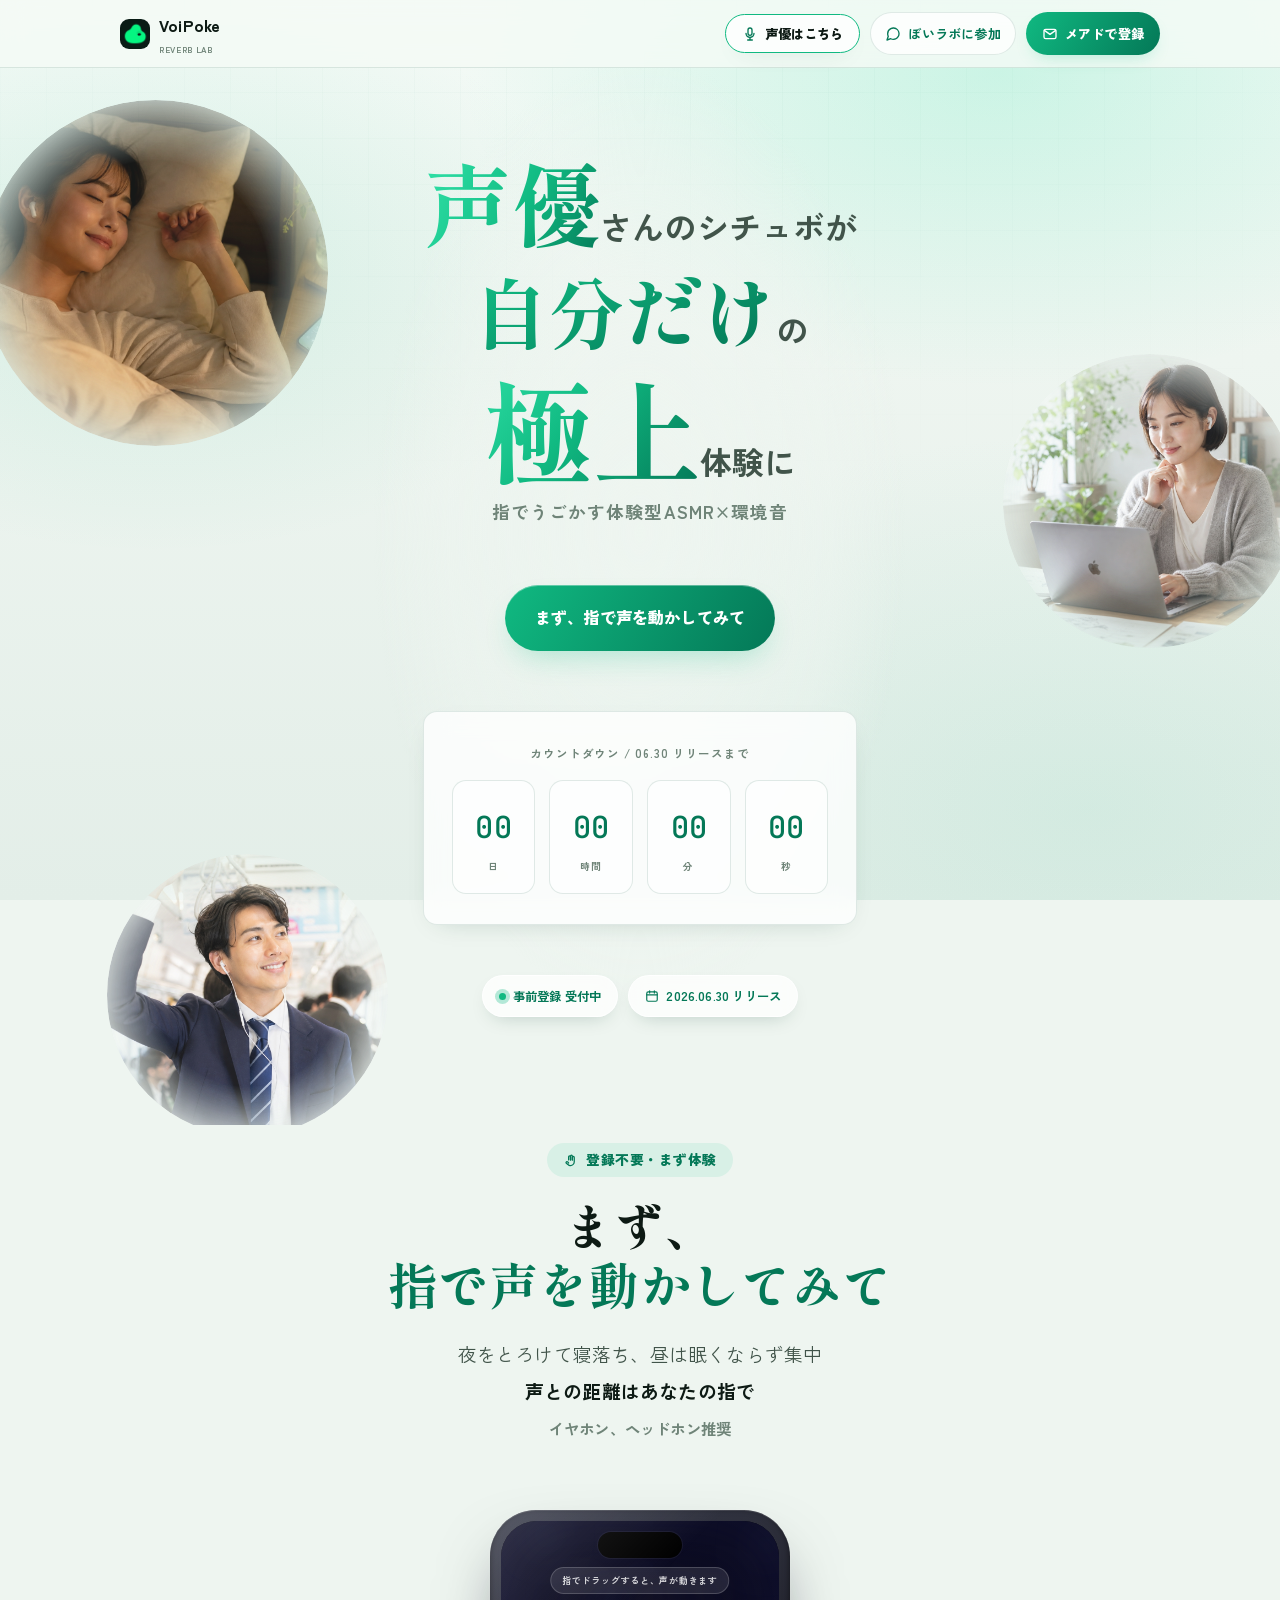
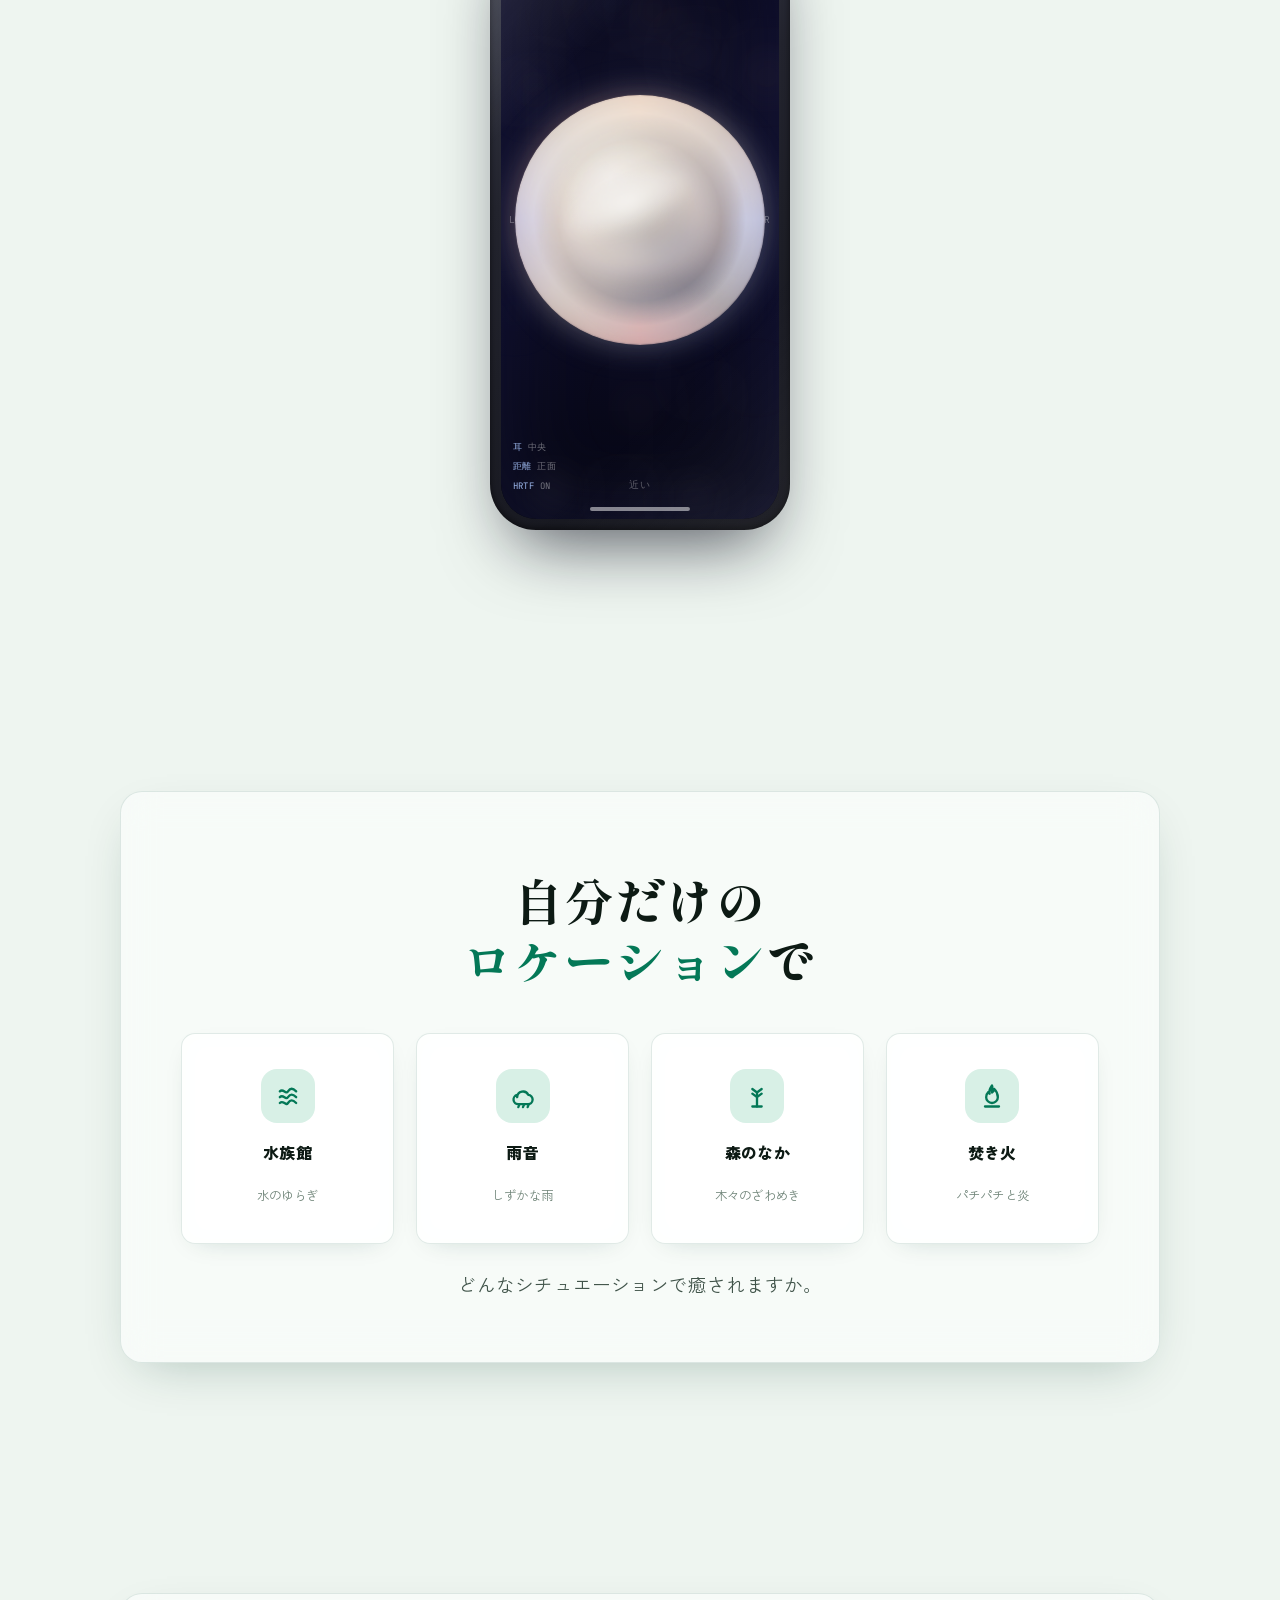
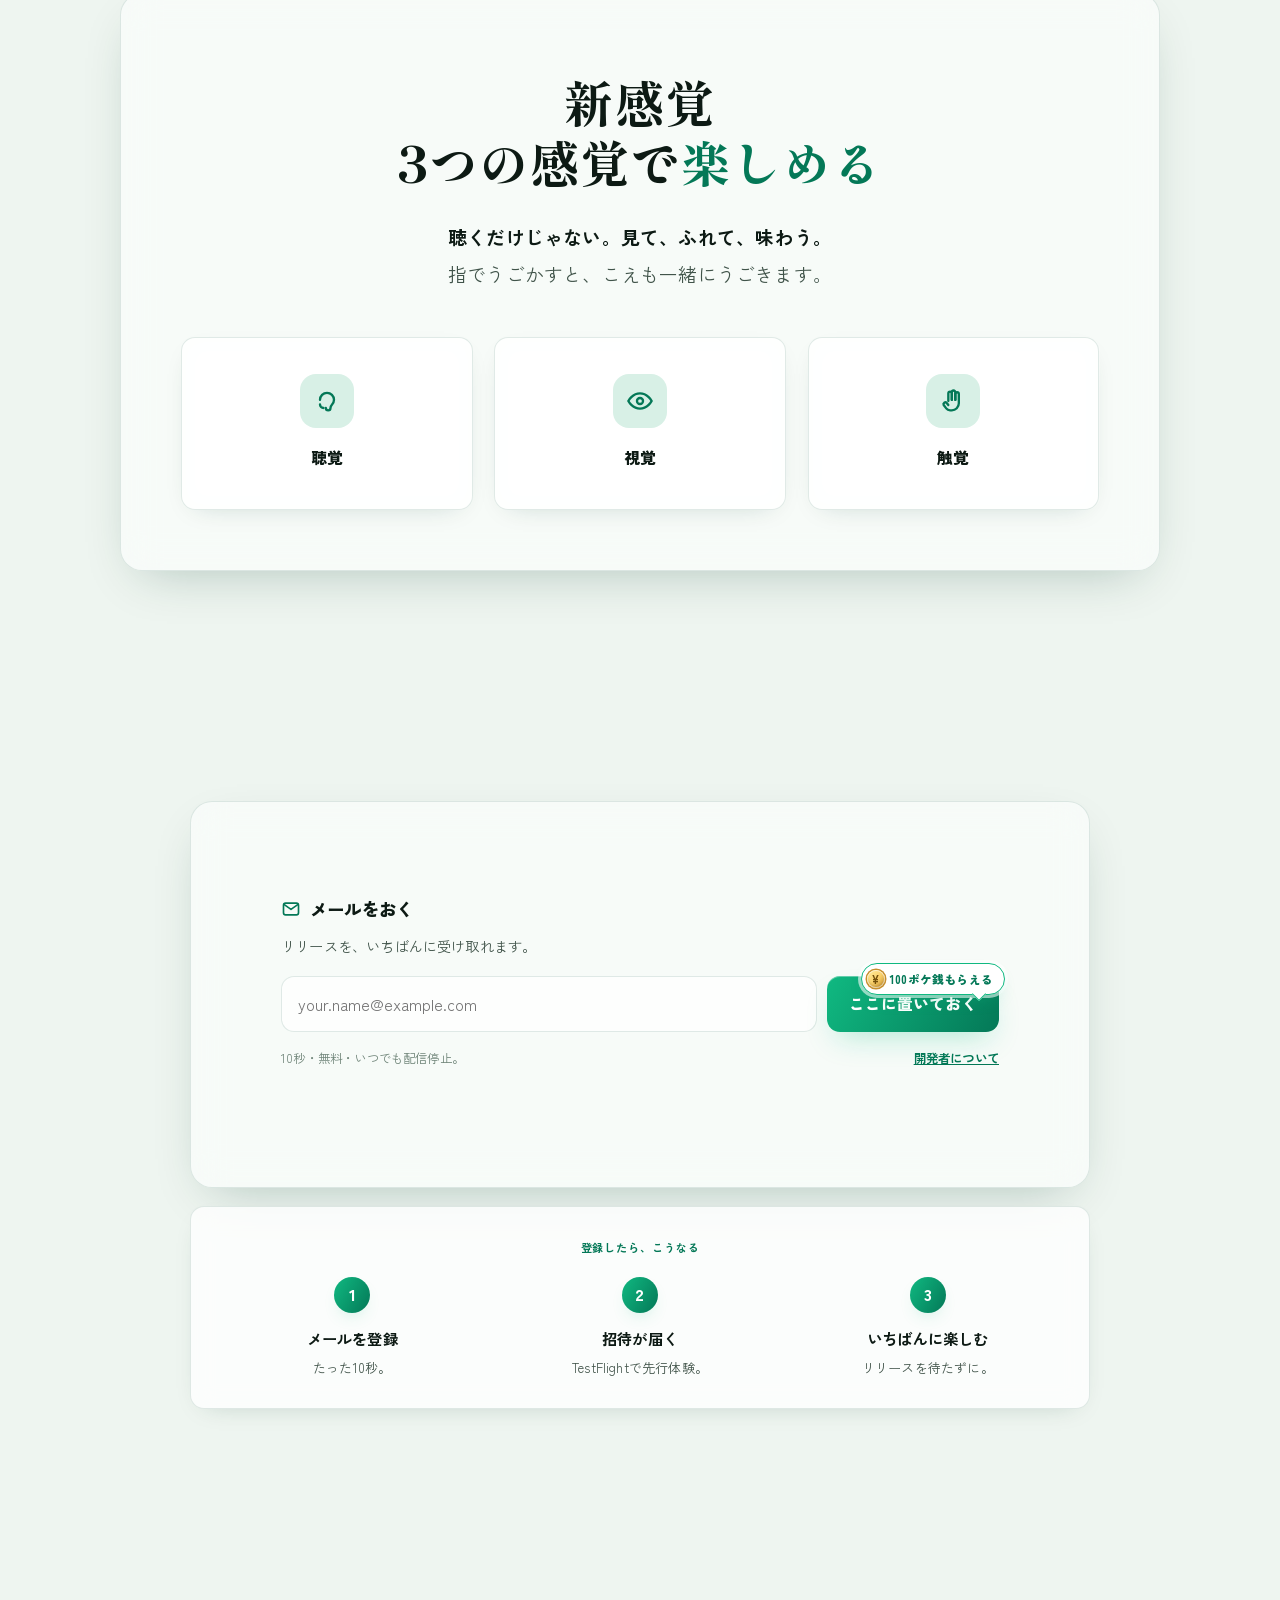
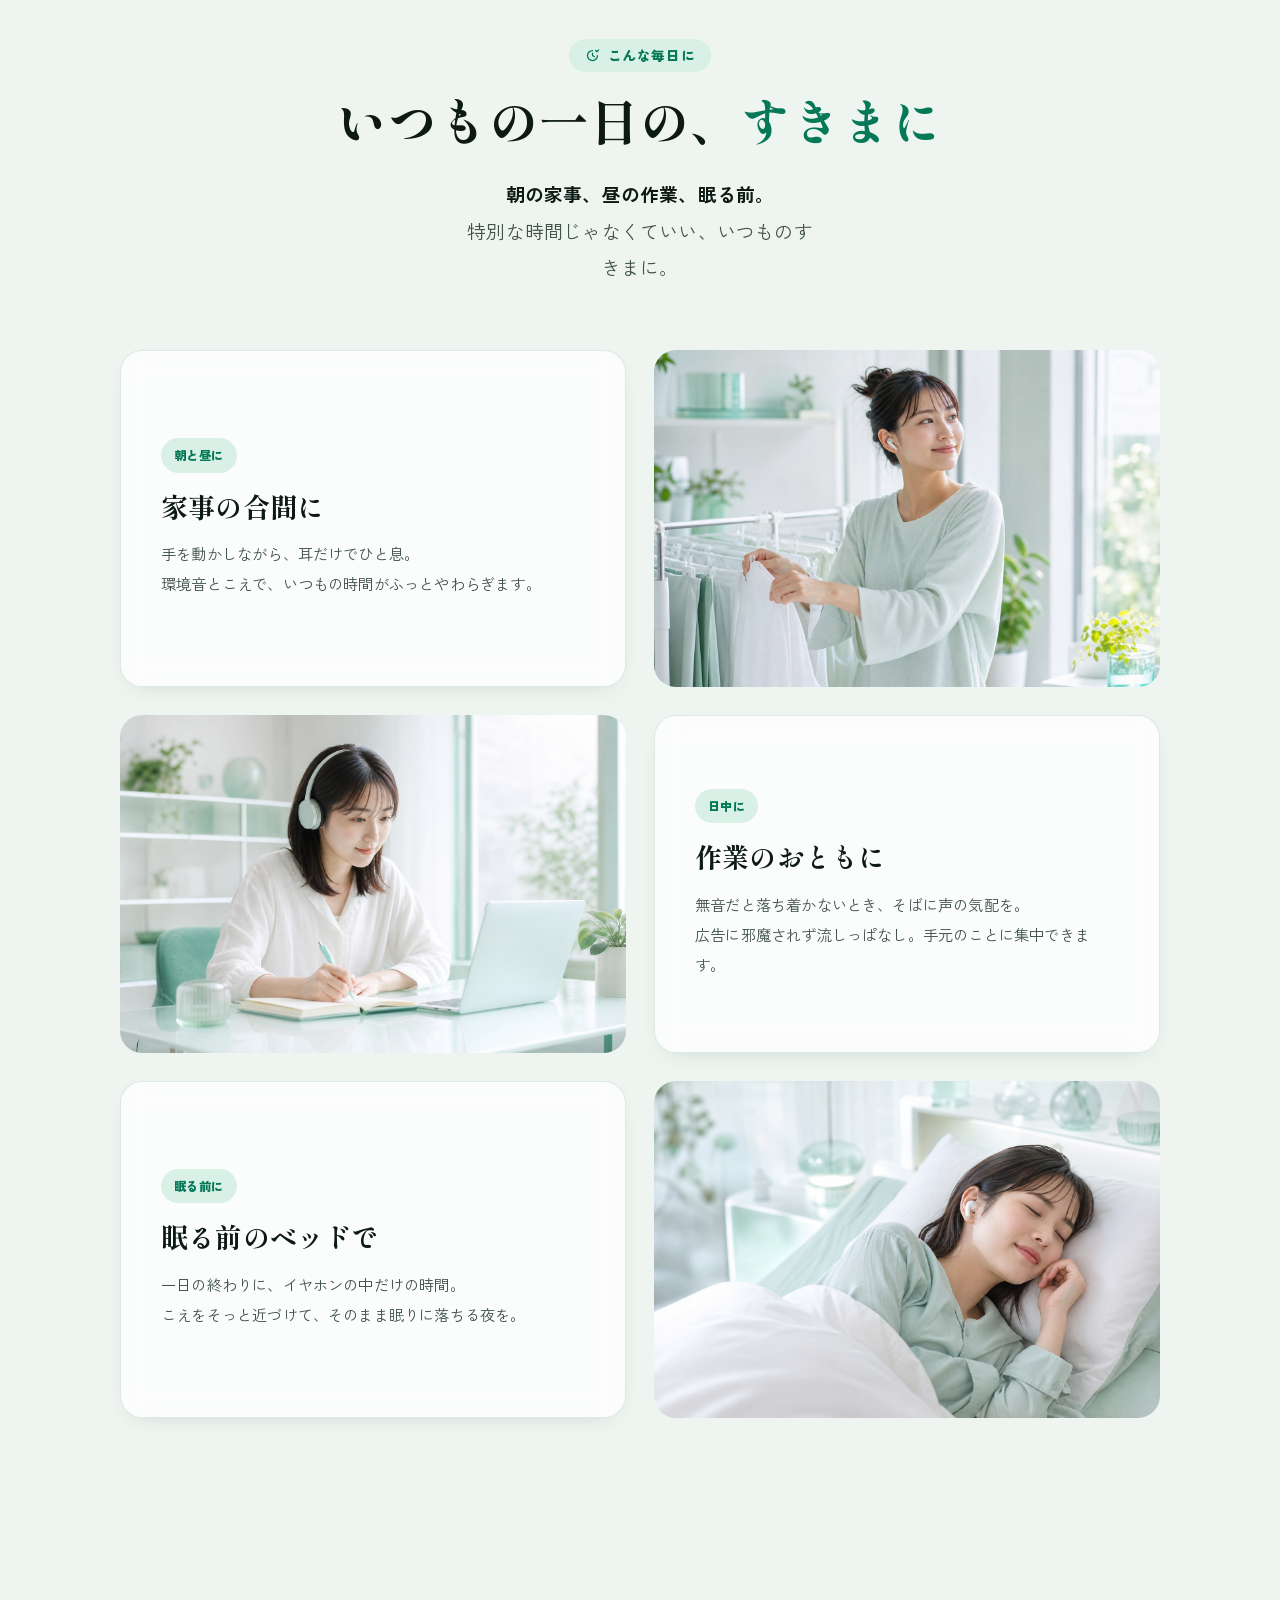
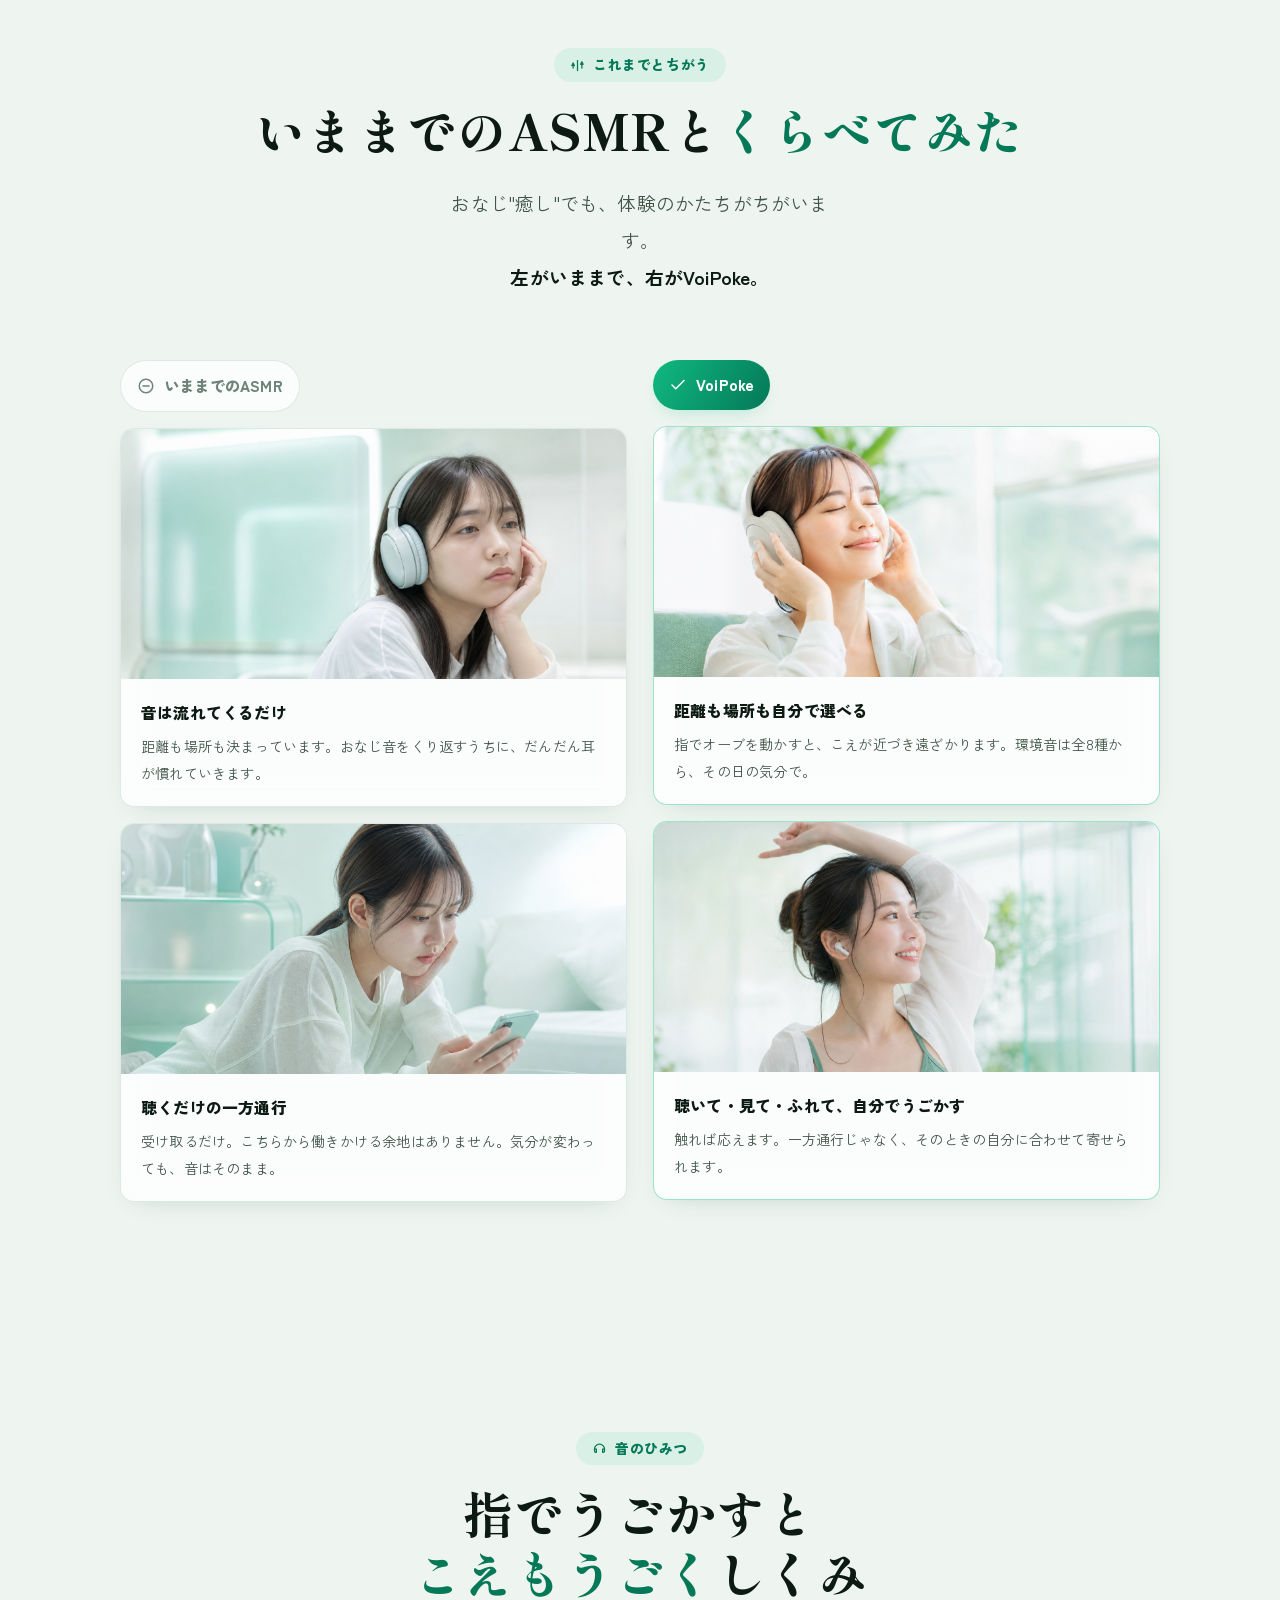
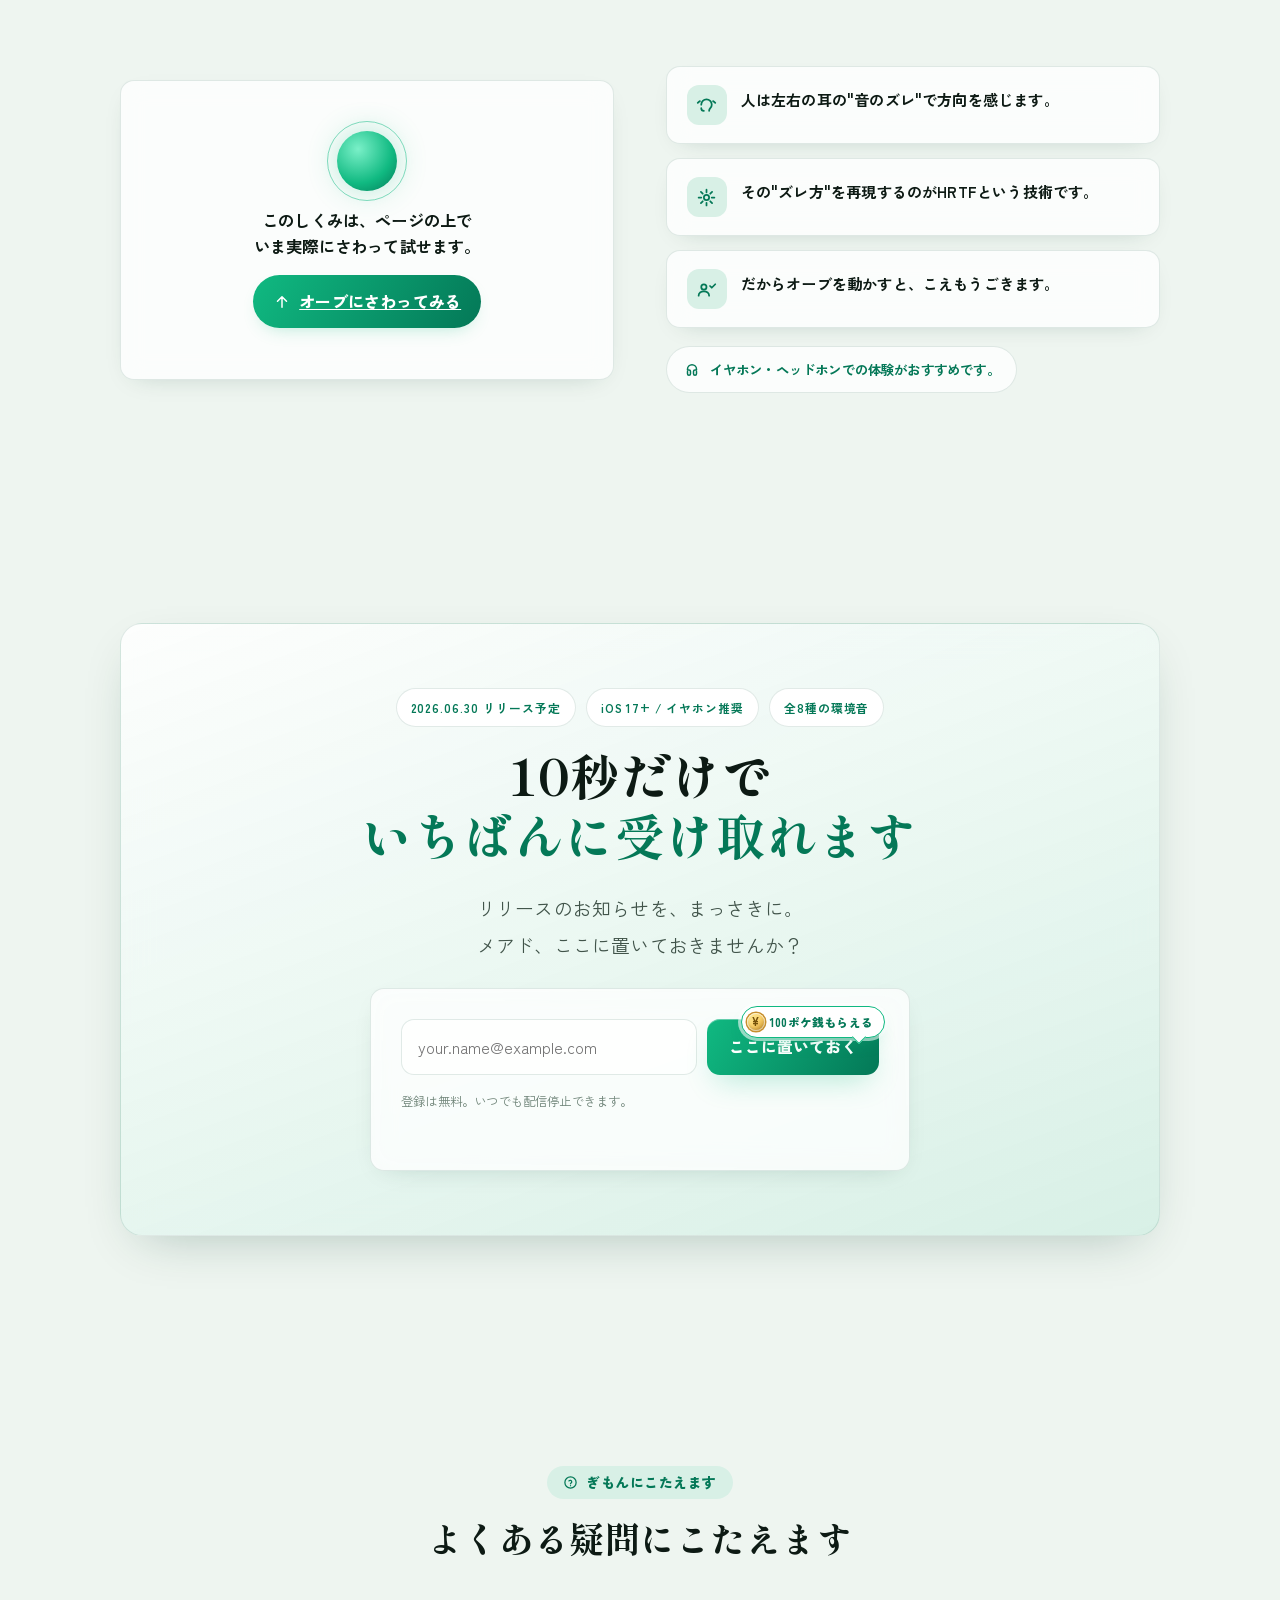
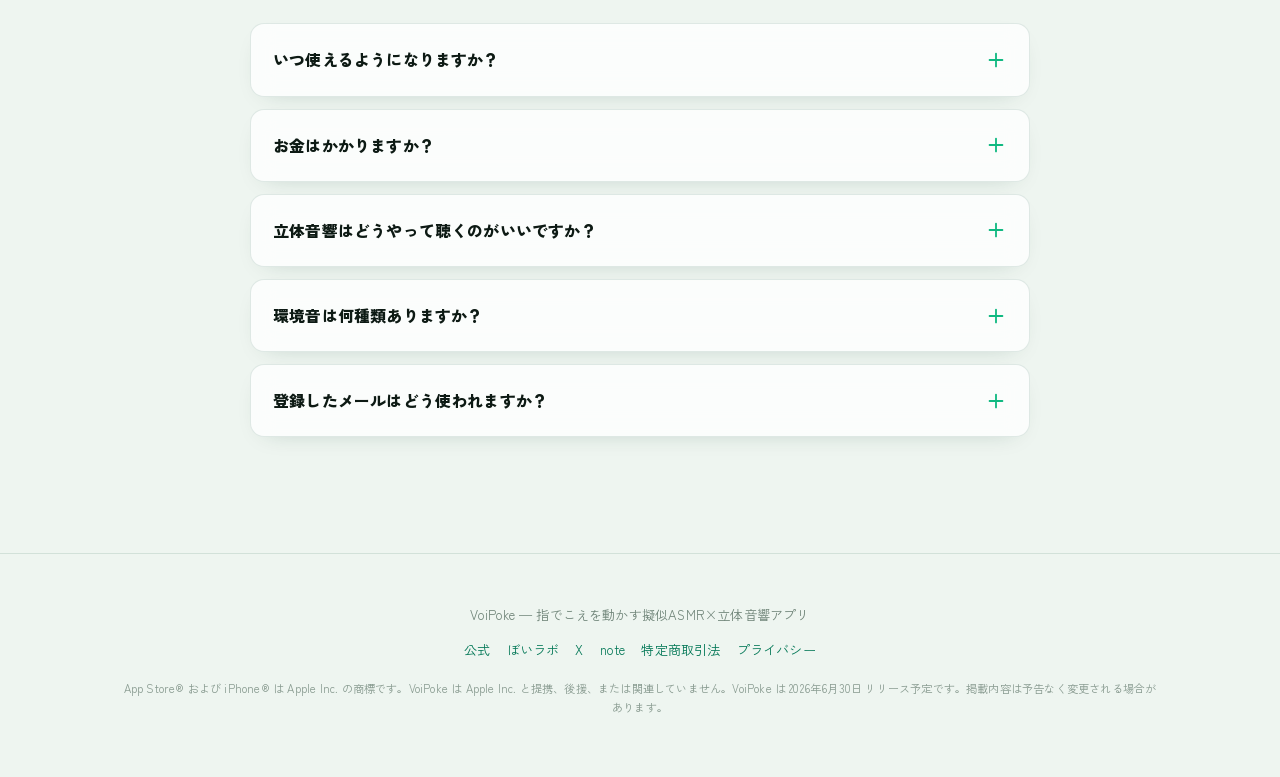
==== index.html @ f7cc121b "style(voipoke-lp): 最小説明ラベルを等幅mono→ブランドサンセリフに統一(font-body/700/.08em)" ====
<!doctype html>
<html lang="ja">
<head>
<meta charset="utf-8" />
<meta name="viewport" content="width=device-width, initial-scale=1, viewport-fit=cover" />
<title>VoiPoke ─ 声優さんのシチュボが、自分だけのモノになる極上体験</title>
<meta name="description" content="VoiPoke（ボイポケ）は、画面のオーブを指でドラッグするとこえが3D空間を泳ぐ擬似ASMR×立体音響アプリ。水族館・雨音・森のなか・焚き火など全8種の環境音と重ねて、聴覚・視覚・触覚の3つで楽しめる。2026年6月30日 App Store リリース予定。" />
<link rel="canonical" href="https://voipoke-lp.reverb-lab.com/" />
<link rel="icon" type="image/png" sizes="32x32" href="/icon-32.png" />
<link rel="icon" type="image/png" sizes="16x16" href="/icon-16.png" />
<link rel="icon" type="image/png" sizes="192x192" href="/icon-192.png" />
<link rel="apple-touch-icon" sizes="180x180" href="/icon-180.png" />
<meta property="og:type" content="website" />
<meta property="og:title" content="VoiPoke ─ 声優さんのシチュボが、自分だけのモノになる極上体験" />
<meta property="og:description" content="指でこえを動かす擬似ASMR×3D立体音響アプリ。全8種の環境音と、聴覚・視覚・触覚の3つで楽しむ新感覚。2026.06.30 App Store リリース予定。" />
<meta property="og:url" content="https://voipoke-lp.reverb-lab.com/" />
<meta property="og:site_name" content="VoiPoke" />
<meta property="og:locale" content="ja_JP" />
<meta property="og:image" content="https://voipoke-lp.reverb-lab.com/og.jpg" />
<meta property="og:image:width" content="1200" />
<meta property="og:image:height" content="675" />
<meta property="og:image:alt" content="VoiPoke ─ 指でこえを動かす擬似ASMR×立体音響アプリ" />
<meta name="twitter:card" content="summary_large_image" />
<meta name="twitter:title" content="VoiPoke ─ 声優さんのシチュボが、自分だけのモノになる極上体験" />
<meta name="twitter:description" content="指でこえを動かす擬似ASMR×3D立体音響アプリ。全8種の環境音と、聴覚・視覚・触覚で楽しむ新感覚。2026.06.30 App Store リリース予定。" />
<meta name="twitter:image" content="https://voipoke-lp.reverb-lab.com/og.jpg" />
<meta name="theme-color" content="#eef5f0" />
<link rel="preconnect" href="https://fonts.googleapis.com" />
<link rel="preconnect" href="https://fonts.gstatic.com" crossorigin />
<link href="https://fonts.googleapis.com/css2?family=Zen+Kaku+Gothic+New:wght@400;500;700;900&family=JetBrains+Mono:wght@300;400;500&family=Shippori+Mincho:wght@600;800&display=swap" rel="stylesheet" />
<script type="application/ld+json">
{
  "@context": "https://schema.org",
  "@graph": [
    { "@type": "SoftwareApplication", "@id": "https://voipoke-lp.reverb-lab.com/#voipoke", "name": "VoiPoke", "alternateName": ["ボイポケ", "ぼいポケ"], "description": "VoiPoke（ボイポケ）は、画面のオーブを指でドラッグするとこえが3D空間を泳ぐ擬似ASMR×立体音響アプリ。", "applicationCategory": "MultimediaApplication", "operatingSystem": "iOS 17+", "offers": { "@type": "Offer", "price": "0", "priceCurrency": "JPY", "availability": "https://schema.org/PreOrder", "validFrom": "2026-06-30" }, "datePublished": "2026-06-30", "image": "https://voipoke-lp.reverb-lab.com/icon-1024.png", "url": "https://voipoke-lp.reverb-lab.com/", "keywords": "擬似ASMR, 立体音響, シチュエーションボイス, 環境音, 3Dオーディオ, HRTF, バイノーラル", "creator": { "@id": "https://voipoke-lp.reverb-lab.com/#tachibana" } },
    { "@type": "Person", "@id": "https://voipoke-lp.reverb-lab.com/#tachibana", "name": "たちばな", "alternateName": "Tachibanavoice", "jobTitle": "声優 / 個人開発者", "url": "https://note.com/Tachibanavoice", "sameAs": ["https://x.com/Tachibanavoice", "https://note.com/Tachibanavoice", "https://discord.gg/M9Za7XZgbF"] },
    { "@type": "Organization", "@id": "https://voipoke-lp.reverb-lab.com/#reverblab", "name": "Reverb Lab", "url": "https://voipoke-lp.reverb-lab.com/", "logo": "https://voipoke-lp.reverb-lab.com/icon-512.png", "founder": { "@id": "https://voipoke-lp.reverb-lab.com/#tachibana" } }
  ]
}
</script>
<style>
/* =========================================================
   VoiPoke LP v3 — White-Green Glassmorphism / Near-Future
   設計: frontend-design / 需要側(リスナー)主面・声優向けトグル併存
   未発売(2026-06-30予定)前提・捏造ゼロ・需要面に供給語を混ぜない
   ========================================================= */
:root{
  --paper:#eef5f0;            /* ベース（白に近い緑みのある明色） */
  --paper-2:#e3eee8;
  --ink:#0d1a14;             /* 見出し（深い緑黒） */
  --ink-soft:#41544a;        /* 本文 */
  --ink-faint:#6f8478;       /* 補足 */
  --mint:#10b981;            /* 主アクセント */
  --mint-deep:#047857;
  --mint-bright:#2fe0a6;
  --mint-tint:#d8f0e6;
  --glow:rgba(16,185,129,.30);
  --glass:rgba(255,255,255,.58);
  --glass-strong:rgba(255,255,255,.78);
  --glass-line:rgba(12,80,58,.12);
  --glass-shadow:0 18px 50px -22px rgba(8,60,44,.30);
  --glass-shadow-sm:0 8px 26px -16px rgba(8,60,44,.28);
  --radius:22px;
  --radius-sm:14px;
  --container:1120px;
  --ease:cubic-bezier(.16,1,.3,1);
  --dur:.55s;
  --space:clamp(84px,9vw,150px);
  --font-body:"Zen Kaku Gothic New",-apple-system,system-ui,sans-serif;
  --font-disp:"Shippori Mincho",serif;
  --font-mono:"JetBrains Mono",ui-monospace,monospace;
}
*{box-sizing:border-box;margin:0;padding:0}
html{scroll-behavior:smooth;-webkit-text-size-adjust:100%;scroll-padding-top:78px}
body{
  font-family:var(--font-body);
  color:var(--ink-soft);
  background:var(--paper);
  line-height:1.95;
  overflow-x:hidden;
  letter-spacing:.012em;
  -webkit-font-smoothing:antialiased;
}
/* ---- 背景の雰囲気（ライトな緑メッシュ＋微グリッド） ---- */
.bg-atmos{position:fixed;inset:0;z-index:-2;pointer-events:none;
  background:
    radial-gradient(60% 50% at 78% 8%,rgba(47,224,166,.20),transparent 70%),
    radial-gradient(50% 45% at 12% 30%,rgba(16,185,129,.12),transparent 70%),
    radial-gradient(70% 60% at 85% 90%,rgba(120,210,180,.16),transparent 70%),
    linear-gradient(180deg,#f3faf6 0%,var(--paper) 40%,var(--paper-2) 100%)}
.bg-grid{position:fixed;inset:0;z-index:-1;pointer-events:none;opacity:.5;
  background-image:linear-gradient(rgba(16,120,90,.05) 1px,transparent 1px),linear-gradient(90deg,rgba(16,120,90,.05) 1px,transparent 1px);
  background-size:46px 46px;mask-image:radial-gradient(100% 70% at 50% 0%,#000,transparent 85%)}
.container{width:100%;max-width:var(--container);margin:0 auto;padding:0 clamp(18px,5vw,40px)}

/* ---- タイポ ---- */
.display{font-family:var(--font-disp);font-weight:800;color:var(--ink);line-height:1.2;letter-spacing:.01em}
.h-mega{font-size:clamp(2.4rem,6.6vw,4.8rem);text-wrap:balance}
.h-xl{font-size:clamp(1.9rem,5vw,3.1rem)}
.h-lg{font-size:clamp(1.5rem,4vw,2.2rem)}
/* ヒーロー「四角のトリック」：フォント大小コントラスト */
.hero-sq{font-family:var(--font-disp);font-weight:800;color:var(--ink);line-height:1;letter-spacing:.005em;display:flex;flex-direction:column;align-items:center;gap:clamp(12px,2.4vw,32px);margin:12px 0 clamp(40px,5vw,76px);max-width:100%}
/* 接続語＝淡く小さく後退（ぼーっと見ても強調語だけ浮く） */
.hero-sq .ln{font-family:var(--font-body);font-size:clamp(1.15rem,2.5vw,2rem);color:var(--ink-soft);font-weight:600;display:block;max-width:100%;overflow-wrap:normal;word-break:normal;line-break:strict;text-wrap:balance;line-height:1.05}
/* 強調語＝明朝セリフでミント太字・大きく前進（混植で上質に） */
.hero-sq .hl{font-family:var(--font-disp);font-weight:800;letter-spacing:-.015em;line-height:.92;-webkit-background-clip:text;background-clip:text;-webkit-text-fill-color:transparent;color:transparent;background-image:linear-gradient(135deg,var(--mint-bright),var(--mint-deep))}
/* サブキャッチ＝主タイトルと被らない小さなタグUI */
/* サブキャッチ＝固有バッジではなくテキストのみ（他要素と差を出す） */
.hero-tag{display:block;margin:0 auto 56px;font-family:var(--font-body);font-size:clamp(.92rem,1.8vw,1.1rem);font-weight:600;color:var(--ink-faint);letter-spacing:.06em;text-align:center}
.hero-sq .hl.a{font-size:clamp(2.9rem,7vw,6.2rem);background-image:linear-gradient(118deg,var(--mint-bright) 8%,var(--mint) 58%,var(--mint-deep) 100%)}
.hero-sq .hl.b{font-size:clamp(2.5rem,6vw,5.4rem);background-image:linear-gradient(158deg,var(--mint) 14%,var(--mint-deep) 92%)}
.hero-sq .hl.c{font-size:clamp(3.3rem,8.6vw,7.8rem);background-image:linear-gradient(128deg,var(--mint-bright) 0%,var(--mint) 44%,var(--mint-deep) 96%)}
@media(max-width:380px){.hero-sq .hl.a{font-size:3rem}.hero-sq .hl.b{font-size:2.6rem}.hero-sq .hl.c{font-size:3.5rem}.hero-sq .ln{font-size:1.05rem}.hero-sq{gap:12px}}
.accent{color:var(--mint-deep)}
.mono{font-family:var(--font-mono);letter-spacing:.02em}
/* セクション小見出し：温かい日本語ラベル（やわらかいミントのピル） */
.sect-tag{display:inline-flex;align-items:center;gap:8px;font-family:var(--font-body);font-size:.86rem;font-weight:800;letter-spacing:.04em;color:var(--mint-deep);background:var(--mint-tint);border-radius:999px;padding:7px 16px;line-height:1.4}
.sect-tag svg{width:15px;height:15px;flex:none}
.lead{font-size:clamp(1rem,2.4vw,1.18rem);color:var(--ink-soft);line-height:1.95}
b{color:var(--ink);font-weight:700}

/* ---- グラスカード ---- */
.glass{background:var(--glass);backdrop-filter:blur(18px) saturate(140%);-webkit-backdrop-filter:blur(18px) saturate(140%);
  border:1px solid var(--glass-line);border-radius:var(--radius);box-shadow:var(--glass-shadow)}
.glass-soft{background:var(--glass-strong);backdrop-filter:blur(12px);-webkit-backdrop-filter:blur(12px);
  border:1px solid var(--glass-line);border-radius:var(--radius-sm);box-shadow:var(--glass-shadow-sm)}

/* ---- ピル・バッジ ---- */
.pill{display:inline-flex;align-items:center;gap:7px;font-size:.78rem;font-weight:700;color:var(--mint-deep);
  background:var(--glass-strong);border:1px solid var(--glass-line);border-radius:999px;padding:7px 14px;backdrop-filter:blur(8px)}
.pill .dot{width:7px;height:7px;border-radius:50%;background:var(--mint);box-shadow:0 0 0 4px var(--glow);animation:pulse 2.4s var(--ease) infinite}
.pill svg{width:14px;height:14px}
@keyframes pulse{0%,100%{box-shadow:0 0 0 3px var(--glow)}50%{box-shadow:0 0 0 8px transparent}}
/* カウントダウン直下のバッジ（すっきりリッチ） */
.pre-below{margin-top:50px;margin-bottom:0}
.pill-soft{background:rgba(255,255,255,.74);border-color:rgba(255,255,255,.8);box-shadow:0 8px 20px -10px rgba(8,60,44,.26);padding:8px 16px}

/* ---- ボタン ---- */
.btn{position:relative;display:inline-flex;align-items:center;justify-content:center;gap:10px;
  font-family:var(--font-body);font-weight:800;font-size:1.02rem;color:#fff;cursor:pointer;border:none;text-decoration:none;
  padding:17px 30px;border-radius:999px;overflow:hidden;
  background:linear-gradient(120deg,var(--mint) 0%,var(--mint-deep) 100%);
  box-shadow:0 14px 30px -10px var(--glow),inset 0 1px 0 rgba(255,255,255,.35);
  transition:transform .4s var(--ease),box-shadow .4s var(--ease)}
.btn::after{content:"";position:absolute;top:0;left:-120%;width:60%;height:100%;
  background:linear-gradient(100deg,transparent,rgba(255,255,255,.5),transparent);transform:skewX(-18deg);transition:left .7s var(--ease)}
.btn:hover{transform:translateY(-3px);box-shadow:0 22px 44px -12px var(--glow),inset 0 1px 0 rgba(255,255,255,.5)}
.btn:hover::after{left:130%}
.btn:active{transform:translateY(-1px) scale(.99)}
.btn svg{width:18px;height:18px}
/* 副CTA＝ゴースト（先行登録メインに対してぼいラボを従に） */
.btn-ghost{background:var(--glass-strong);color:var(--mint-deep);border:1.5px solid var(--glass-line);box-shadow:var(--glass-shadow-sm);padding:14px 24px;font-size:.95rem}
.btn-ghost::after{display:none}
.btn-ghost:hover{background:#fff;color:var(--mint-deep);box-shadow:var(--glass-shadow)}

/* ============ ツールバー（リスナー/声優 チェンジバッジ） ============ */
.topbar{position:sticky;top:0;z-index:50;background:rgba(244,250,246,.82);backdrop-filter:blur(14px);-webkit-backdrop-filter:blur(14px);border-bottom:1px solid var(--glass-line)}
.topbar-inner{max-width:var(--container);margin:0 auto;padding:10px clamp(16px,4vw,40px);display:flex;align-items:center;gap:16px}
.brand{display:flex;align-items:center;gap:9px;text-decoration:none;color:var(--ink);font-weight:900}
.brand-mark{width:30px;height:30px;border-radius:9px;overflow:hidden;background:#0d1a14}
.brand-mark img{width:100%;height:100%;object-fit:cover;display:block}
.brand-name small{display:block;font-family:var(--font-body);font-size:.52rem;letter-spacing:.08em;color:var(--ink-faint);font-weight:700}
/* 切替バッジ群（2バッジを完全に同一サイズ＝等幅・等高に） */
.audience-switch{margin-left:auto;display:inline-flex;gap:5px;padding:5px;border-radius:999px;background:var(--glass-strong);border:1px solid var(--glass-line);box-shadow:var(--glass-shadow-sm)}
.aud-badge{flex:1 1 0;min-width:140px;display:inline-flex;align-items:center;justify-content:center;gap:8px;font-family:var(--font-body);font-weight:800;font-size:.84rem;color:var(--ink-soft);
  background:transparent;border:none;cursor:pointer;padding:9px 16px;border-radius:999px;white-space:nowrap;transition:color .35s var(--ease),background .35s var(--ease),box-shadow .35s var(--ease)}
.aud-badge svg{width:16px;height:16px;flex:none}
.aud-badge:hover{color:var(--mint-deep)}
body[data-aud="listener"] .aud-badge[data-aud="listener"],
body[data-aud="creator"] .aud-badge[data-aud="creator"]{
  color:#fff;background:linear-gradient(120deg,var(--mint),var(--mint-deep));box-shadow:0 8px 18px -8px var(--glow)}
.aud-badge .lbl-sm{display:none}
/* ツールバー右：ぼいラボ参加／メアドで登録／単一トグル */
.tb-actions{margin-left:auto;display:flex;align-items:center;gap:10px}
.tb-badge{display:inline-flex;align-items:center;gap:7px;font-family:var(--font-body);font-size:.82rem;font-weight:700;color:var(--mint-deep);text-decoration:none;padding:8px 14px;border-radius:999px;background:var(--glass-strong);border:1px solid var(--glass-line);white-space:nowrap;transition:background .3s var(--ease)}
.tb-badge:hover{background:#fff}
.tb-badge svg{width:16px;height:16px;flex:none}
.tb-reg{display:inline-flex;align-items:center;gap:7px;font-family:var(--font-body);font-size:.82rem;font-weight:800;color:#fff;text-decoration:none;padding:9px 16px;border-radius:999px;background:linear-gradient(120deg,var(--mint),var(--mint-deep));box-shadow:0 8px 18px -8px var(--glow);white-space:nowrap;transition:transform .3s var(--ease)}
.tb-reg:hover{transform:translateY(-2px)}
.tb-reg svg{width:16px;height:16px;flex:none}
/* 単一トグル＝固有トンマナ（ミント枠で直感的に） */
.aud-toggle{display:inline-flex;align-items:center;font-family:var(--font-body);font-size:.82rem;font-weight:800;color:var(--ink);cursor:pointer;padding:9px 16px;border-radius:999px;background:var(--glass-strong);border:1.5px solid var(--mint);box-shadow:var(--glass-shadow-sm);white-space:nowrap;transition:background .3s var(--ease)}
.aud-toggle:hover{background:var(--mint-tint)}
.aud-toggle .only-listener,.aud-toggle .only-creator{align-items:center;gap:7px}
body[data-aud="listener"] .aud-toggle .only-listener,
body[data-aud="creator"] .aud-toggle .only-creator{display:inline-flex}
.aud-toggle svg{width:16px;height:16px;flex:none;color:var(--mint-deep)}
@media(max-width:760px){
  .tb-badge .tb-lbl,.tb-reg .tb-lbl{display:none}
  .tb-badge,.tb-reg{padding:9px 11px}
  .aud-toggle{font-size:.76rem;padding:8px 12px}
}

/* ---- 表示出し分け（既定=listener） ---- */
.only-listener,.only-creator{display:none}
body[data-aud="listener"] .only-listener{display:revert}
body[data-aud="creator"] .only-creator{display:revert}
/* グリッド/フレックスを保持したいブロック用 */
body[data-aud="listener"] .only-listener.as-flex,
body[data-aud="creator"] .only-creator.as-flex{display:flex}
body[data-aud="listener"] .only-listener.as-grid,
body[data-aud="creator"] .only-creator.as-grid{display:grid}

/* ============ セクション共通 ============ */
section{position:relative;padding:var(--space) 0}
.sec-head{margin-bottom:clamp(40px,5.5vw,64px)}
.sec-head h2{margin-top:18px}
.sec-head p{margin-top:30px}
.sec-card{padding:clamp(32px,5.5vw,60px)}
.sec-card .sec-head{margin-bottom:clamp(30px,4.4vw,46px)}

/* ---- スクロールリビール（JS有効時だけ隠す＝no-JSでも見える） ---- */
.reveal{transition:opacity .85s var(--ease),transform .9s var(--ease),filter .85s var(--ease)}
.js .reveal{opacity:0;transform:translateY(38px) scale(.965);filter:blur(5px)}
.reveal.in{opacity:1!important;transform:none!important;filter:none!important}
.reveal[data-d="1"]{transition-delay:.1s}.reveal[data-d="2"]{transition-delay:.2s}.reveal[data-d="3"]{transition-delay:.3s}
/* セクションカード：横からの静かなフェードイン（トンマナ＝白緑グラスに合う滑り込み） */
.reveal-l,.reveal-r{transition:opacity .9s var(--ease),transform .95s var(--ease),filter .9s var(--ease)}
.js .reveal-l{opacity:0;transform:translateX(-46px) scale(.985);filter:blur(5px)}
.js .reveal-r{opacity:0;transform:translateX(46px) scale(.985);filter:blur(5px)}
.reveal-l.in,.reveal-r.in{opacity:1!important;transform:none!important;filter:none!important}
/* リスナー/声優 切替＝固有のビュートランジション（クロスフェード＋微ズーム） */
@media(prefers-reduced-motion:no-preference){
  ::view-transition-old(root){animation:vtOut .5s var(--ease) both}
  ::view-transition-new(root){animation:vtIn .56s var(--ease) both}
}
@keyframes vtOut{to{opacity:0;transform:scale(.99) translateY(-8px);filter:blur(4px)}}
@keyframes vtIn{from{opacity:0;transform:scale(1.014) translateY(12px);filter:blur(6px)}}
.aud-toggle:active{transform:scale(.96)}

/* ============ HERO ============ */
.hero{position:relative;padding-top:clamp(40px,7vw,88px);padding-bottom:clamp(44px,7vw,84px);overflow:hidden}
/* 中央寄せ：タイトルを大きく中央に、画像は周囲に背景溶け込み */
.hero-inner{position:relative;z-index:2;display:flex;flex-direction:column;align-items:center;text-align:center;justify-content:center;min-height:clamp(520px,60vw,700px)}
.pre{display:flex;flex-wrap:wrap;gap:10px;margin-bottom:24px;justify-content:center}
.hero h1{margin:4px 0 16px}
.hero-sub{font-size:clamp(1.06rem,2.6vw,1.35rem);color:var(--ink-soft);font-weight:600;margin-bottom:30px}
.hero-sub b{color:var(--mint-deep)}
.hero-cta-row{display:flex;flex-wrap:wrap;gap:12px;align-items:center;justify-content:center}
.hero-note{margin-top:22px;font-size:.78rem;color:var(--ink-faint)}
.hero-headline{position:relative;z-index:3;max-width:840px;margin:0 auto}
/* 中央テキストの視認性スクリム（うっすら白緑のハロー） */
.hero-headline::before{content:"";position:absolute;z-index:-1;inset:-12% -16%;
  background:radial-gradient(58% 54% at 50% 44%,rgba(238,245,240,.94),rgba(238,245,240,.5) 58%,transparent 80%)}
/* 背景に溶ける大窓3つ（中央タイトルの周囲・全面レイヤー） */
.hero-visual{position:absolute;inset:0;z-index:0;pointer-events:none;max-width:1240px;margin-inline:auto;left:0;right:0}
.hwin{position:absolute;border-radius:50%;overflow:hidden;opacity:.9;box-shadow:0 30px 70px -34px rgba(8,60,44,.42)}
.hwin img{width:100%;height:100%;object-fit:cover;display:block}
/* 縁を溶かすフェザーマスク（背景にblend） */
.hwin{-webkit-mask-image:radial-gradient(circle at 50% 50%,#000 46%,transparent 80%);mask-image:radial-gradient(circle at 50% 50%,#000 46%,transparent 80%)}
.hwin.w1{width:clamp(230px,27vw,420px);aspect-ratio:1;left:-3%;top:3%;animation:float1 9s var(--ease) infinite}
.hwin.w2{width:clamp(200px,23vw,360px);aspect-ratio:1;right:-3%;top:27%;animation:float2 11s var(--ease) infinite}
.hwin.w3{width:clamp(180px,22vw,330px);aspect-ratio:1;left:7%;bottom:-1%;animation:float1 10s var(--ease) infinite reverse}
@keyframes float1{0%,100%{transform:translateY(0)}50%{transform:translateY(-14px)}}
@keyframes float2{0%,100%{transform:translateY(0)}50%{transform:translateY(12px)}}
/* 画像プレースホルダ（未生成時 onerror） */
.ph{display:flex;align-items:center;justify-content:center;background:
  repeating-linear-gradient(135deg,#e6f5ec,#e6f5ec 14px,#dcefe3 14px,#dcefe3 28px);color:var(--mint-deep)}
.ph span{font-family:var(--font-mono);font-size:.7rem;letter-spacing:.14em;background:rgba(255,255,255,.78);border:1px solid var(--glass-line);border-radius:999px;padding:5px 12px}

/* ---- 事前登録フォーム（リッチカード／第1段階） ---- */
.reg-form{padding:clamp(22px,3vw,30px)}
.reg-form .reg-ttl{display:flex;align-items:center;gap:9px;font-weight:900;color:var(--ink);font-size:1.08rem;margin-bottom:6px}
.reg-form .reg-ttl svg{width:20px;height:20px;color:var(--mint-deep)}
.reg-form .reg-desc{font-size:.9rem;color:var(--ink-soft);margin-bottom:16px}
.reg-form .reg-desc b{color:var(--mint-deep)}
.reg-row{display:flex;gap:10px}
.reg-row input{flex:1;min-width:0;font-family:var(--font-body);font-size:1rem;padding:15px 16px;border-radius:13px;
  border:1px solid var(--glass-line);background:rgba(255,255,255,.7);color:var(--ink);outline:none;transition:border .3s,box-shadow .3s}
.reg-row input:focus{border-color:var(--mint);box-shadow:0 0 0 4px var(--glow)}
.reg-cta{white-space:nowrap;padding:15px 22px;font-size:.98rem;border-radius:13px}
/* 事前登録特典：CTA右上の吹き出しバッジ＋VoiPokeのポケ銭コイン（アプリのgoldCoin忠実再現） */
.reg-cta-wrap{position:relative;display:inline-flex;flex:none}
.poke-badge{position:absolute;top:-13px;right:-6px;z-index:3;align-items:center;gap:5px;
  background:#fff;border:1.5px solid var(--mint);border-radius:999px;padding:4px 11px 4px 5px;
  font-size:.72rem;font-weight:800;color:var(--mint-deep);white-space:nowrap;
  box-shadow:0 8px 18px -7px var(--glow),0 0 0 3px rgba(255,255,255,.6)}
.poke-badge::after{content:"";position:absolute;right:20px;bottom:-5px;width:9px;height:9px;background:#fff;
  border-right:1.5px solid var(--mint);border-bottom:1.5px solid var(--mint);transform:rotate(45deg)}
.poke-coin{flex:none;display:inline-grid;place-items:center;width:18px;height:18px;border-radius:50%;
  background:linear-gradient(135deg,#fff0a3 0%,#fad16b 52%,#c78f2e 100%);
  box-shadow:0 0 0 1.5px #c78f2e,inset 0 0 0 1px rgba(255,255,255,.55),inset 0 -2px 3px rgba(120,80,10,.32);
  color:#73500a;font-size:11px;font-weight:900;line-height:1}
@media(max-width:560px){.reg-cta-wrap{width:100%}}
.reg-meta{display:flex;justify-content:space-between;flex-wrap:wrap;gap:8px;font-size:.78rem;color:var(--ink-faint);margin-top:14px}
.reg-meta b{color:var(--mint-deep)}
.signup-result{margin-top:10px;font-size:.86rem;font-weight:700;min-height:1.2em}
.welcome-line{display:inline-flex;align-items:center;gap:7px;margin-top:14px;font-size:.82rem;color:var(--mint-deep);font-weight:700}
.welcome-line svg{width:16px;height:16px}
/* 登録後の3ステップ（すっきり・矢印なし） */
.reg-steps{padding:clamp(20px,3vw,30px)}
.rs-label{font-family:var(--font-body);font-size:.7rem;letter-spacing:.08em;color:var(--mint-deep);font-weight:700;margin-bottom:18px;text-align:center}
.rs-list{list-style:none;display:grid;grid-template-columns:repeat(3,1fr);gap:clamp(16px,2vw,26px);padding:0;margin:0}
.rs-list li{display:flex;flex-direction:column;align-items:center;text-align:center;gap:11px}
.rs-num{width:36px;height:36px;display:grid;place-items:center;border-radius:50%;background:linear-gradient(120deg,var(--mint),var(--mint-deep));color:#fff;font-weight:800;font-size:1.02rem;box-shadow:0 8px 18px -8px var(--glow);flex:none}
.rs-tx{display:flex;flex-direction:column;gap:3px}
.rs-tx b{color:var(--ink);font-size:.96rem}
.rs-tx span{font-size:.82rem;color:var(--ink-soft);line-height:1.6}
@media(max-width:560px){.rs-list{grid-template-columns:1fr;gap:14px}.rs-list li{flex-direction:row;text-align:left;align-items:center;gap:14px}}
/* 試聴への期待（離脱要因A）＝やわらかいミントのバー */
.sample-note{display:flex;align-items:center;gap:9px;margin-bottom:16px;padding:11px 15px;border-radius:13px;font-size:.86rem;color:var(--ink-soft);background:var(--mint-tint);border:1px solid var(--glass-line)}
.sample-note svg{width:18px;height:18px;flex:none;color:var(--mint-deep)}
.sample-note b{color:var(--mint-deep)}
/* 作り手の安心（離脱要因B） */
.maker-note{display:flex;align-items:center;gap:8px;margin-top:14px;font-size:.8rem;color:var(--ink-faint);font-weight:600}
.maker-note svg{width:16px;height:16px;flex:none;color:var(--mint-deep)}
/* カウントダウン */
.countdown{margin-top:60px;padding:clamp(22px,2.6vw,30px) clamp(20px,2.4vw,28px);display:none}
body[data-aud="listener"] .countdown{display:block}
.cd-label{font-family:var(--font-body);font-weight:700;font-size:.72rem;letter-spacing:.08em;color:var(--ink-faint);margin-bottom:16px}
.cd-grid{display:flex;gap:clamp(8px,1.3vw,14px)}
.cd-cell{flex:1;text-align:center;background:rgba(255,255,255,.6);border:1px solid var(--glass-line);border-radius:14px;padding:17px 6px}
.cd-cell .num{font-family:var(--font-mono);font-size:clamp(1.3rem,4vw,1.9rem);font-weight:500;color:var(--mint-deep)}
.cd-cell .lbl{font-family:var(--font-body);font-weight:700;font-size:.6rem;letter-spacing:.08em;color:var(--ink-faint)}

/* ============ セクションカード：ロケーション / 五感 ============ */
.badge-grid{display:grid;grid-template-columns:repeat(4,1fr);gap:clamp(14px,1.7vw,22px)}
.badge-grid.three{grid-template-columns:repeat(3,1fr)}
.fbadge{padding:clamp(26px,2.8vw,36px) 16px;text-align:center;display:flex;flex-direction:column;align-items:center;gap:14px;transition:transform .4s var(--ease),box-shadow .4s var(--ease)}
.fbadge:hover{transform:translateY(-4px);box-shadow:var(--glass-shadow)}
.fbadge .ic{width:54px;height:54px;border-radius:16px;background:var(--mint-tint);color:var(--mint-deep);display:grid;place-items:center}
.fbadge .ic svg{width:28px;height:28px}
.fbadge .nm{font-weight:800;color:var(--ink);font-size:1rem}
.fbadge .sub{font-size:.78rem;color:var(--ink-faint)}
.badge-tail{margin-top:22px;font-size:clamp(1rem,2.4vw,1.16rem);color:var(--ink-soft);text-align:center}
.badge-tail b{color:var(--mint-deep)}

/* ============ 日常での使いかた（2列×3行 / モバイル縦積み） ============ */
.daily-grid{display:grid;grid-template-columns:1fr 1fr;gap:clamp(16px,3vw,28px)}
.daily-cell{border-radius:var(--radius);overflow:hidden;min-height:220px;display:flex}
.daily-text{padding:clamp(26px,3.6vw,40px);display:flex;flex-direction:column;justify-content:center;gap:13px}
.daily-text .k{align-self:flex-start;font-family:var(--font-body);font-size:.78rem;font-weight:800;letter-spacing:.03em;color:var(--mint-deep);background:var(--mint-tint);border-radius:999px;padding:5px 13px}
.daily-text h3{font-family:var(--font-disp);font-size:clamp(1.3rem,3vw,1.7rem);color:var(--ink);line-height:1.5}
.daily-text p{font-size:.96rem;color:var(--ink-soft);line-height:1.95}
.daily-img{position:relative}
.daily-img img{width:100%;height:100%;min-height:220px;object-fit:cover;display:block}
.daily-img .ph{width:100%;height:100%;min-height:220px}

/* ============ 比較（2×2 before-after） ============ */
.compare-grid{display:grid;grid-template-columns:1fr 1fr;gap:clamp(16px,3vw,26px)}
.compare-col{display:flex;flex-direction:column;gap:16px}
.compare-col > .col-label{display:inline-flex;align-items:center;gap:9px;font-weight:900;font-size:.96rem;padding:10px 16px;border-radius:999px;align-self:flex-start}
.col-label svg{width:18px;height:18px}
.col-before .col-label{color:var(--ink-faint);background:var(--glass-strong);border:1px solid var(--glass-line)}
.col-after .col-label{color:#fff;background:linear-gradient(120deg,var(--mint),var(--mint-deep));box-shadow:0 8px 18px -8px var(--glow)}
.cmp-cell{overflow:hidden;display:flex;flex-direction:column}
.cmp-cell .cmp-img{height:clamp(210px,25vw,250px);overflow:hidden}
.cmp-cell .cmp-img img{width:100%;height:100%;object-fit:cover;object-position:center top;display:block}
.cmp-cell .cmp-img .ph{width:100%;height:100%}
.cmp-cell .cmp-body{padding:18px 20px}
.cmp-cell .cmp-body h4{font-size:1rem;color:var(--ink);font-weight:800;margin-bottom:5px}
.cmp-cell .cmp-body p{font-size:.88rem;color:var(--ink-soft)}
.col-after .cmp-cell{border:1px solid rgba(16,185,129,.4)}

/* ============ 立体音響の仕組み ============ */
.spatial{display:grid;grid-template-columns:1fr 1fr;gap:clamp(24px,4vw,52px);align-items:center}
.spatial-steps{list-style:none;display:grid;gap:14px}
.spatial-steps li{display:flex;gap:14px;align-items:flex-start;padding:18px 20px}
.spatial-steps .ic{flex:none;width:40px;height:40px;border-radius:12px;background:var(--mint-tint);color:var(--mint-deep);display:grid;place-items:center}
.spatial-steps .ic svg{width:21px;height:21px}
.spatial-steps b{color:var(--ink)}
.spatial-steps .tx{font-size:.94rem}
.earphone-note{display:inline-flex;align-items:center;gap:9px;margin-top:18px;font-size:.84rem;font-weight:700;color:var(--mint-deep);background:var(--glass-strong);border:1px solid var(--glass-line);border-radius:999px;padding:9px 16px}
.earphone-note svg{width:18px;height:18px}
/* オーブ・ステージ（既存ドラッグ実装：id保持） */
.hero-stage{position:relative;width:min(100%,420px);aspect-ratio:1;border-radius:28px;margin:0 auto;
  background:radial-gradient(circle at 50% 45%,#fff 0%,#eafaf3 55%,#d7efe5 100%);
  border:1px solid var(--glass-line);box-shadow:var(--glass-shadow),inset 0 0 60px rgba(16,185,129,.08);
  overflow:hidden;cursor:grab;touch-action:none}
.hero-stage:active{cursor:grabbing}
.stage-cross{position:absolute;inset:0;background:
  linear-gradient(rgba(16,120,90,.10) 1px,transparent 1px) 50% 0/100% 50% no-repeat,
  linear-gradient(90deg,rgba(16,120,90,.10) 1px,transparent 1px) 0 50%/50% 100% no-repeat}
.stage-circle{position:absolute;border:1px dashed rgba(16,150,110,.25);border-radius:50%;left:50%;top:50%;transform:translate(-50%,-50%)}
.sc-1{width:42%;height:42%}.sc-2{width:68%;height:68%}.sc-3{width:92%;height:92%}
.stage-label{position:absolute;font-family:var(--font-mono);font-size:.6rem;color:var(--ink-faint);letter-spacing:.08em}
.sl-l{left:8px;top:50%;transform:translateY(-50%)}.sl-r{right:8px;top:50%;transform:translateY(-50%)}
.sl-t{top:8px;left:50%;transform:translateX(-50%)}.sl-b{bottom:8px;left:50%;transform:translateX(-50%)}
.ear{position:absolute;top:50%;width:10px;height:22px;background:rgba(16,150,110,.3);border-radius:6px;transform:translateY(-50%)}
.ear.l{left:14px}.ear.r{right:14px}
.orb{position:absolute;transform:translate(-50%,-50%);display:flex;align-items:center;justify-content:center}
.orb-core{position:absolute;inset:30%;border-radius:50%;background:radial-gradient(circle at 35% 30%,#7af0c8,var(--mint) 60%,var(--mint-deep));box-shadow:0 0 30px var(--glow)}
.orb-ring{position:absolute;border-radius:50%;border:1.5px solid var(--mint);animation:orbspin 6s linear infinite}
@keyframes orbspin{to{transform:rotate(360deg)}}
.orb-readout{position:absolute;left:12px;bottom:12px;font-family:var(--font-mono);font-size:.62rem;color:var(--ink-faint);display:grid;gap:2px}
.orb-readout span:first-child{color:var(--mint-deep);margin-right:6px}
.meters{position:absolute;right:12px;bottom:12px;display:flex;gap:6px}
.meter{display:flex;flex-direction:column;align-items:center;gap:3px;font-family:var(--font-mono);font-size:.55rem;color:var(--ink-faint)}
.meter .bar{width:7px;height:46px;background:rgba(16,120,90,.12);border-radius:4px;display:flex;align-items:flex-end;overflow:hidden}
.meter .bar i{display:block;width:100%;background:linear-gradient(var(--mint-bright),var(--mint-deep));border-radius:4px}
.orb-hint{position:absolute;top:12px;left:50%;transform:translateX(-50%);font-family:var(--font-body);font-weight:700;font-size:.6rem;letter-spacing:.08em;color:var(--ink-faint);background:rgba(255,255,255,.7);border:1px solid var(--glass-line);border-radius:999px;padding:4px 11px;white-space:nowrap}

/* ============ 体験ファースト（オーブ＋出現フォーム・リスナーFV直下） ============ */
.exp-sec{padding-top:clamp(6px,2vw,18px)}
.exp-wrap{display:grid;grid-template-columns:1fr;gap:clamp(18px,3vw,30px);max-width:720px;margin:0 auto;align-items:start}
.exp-stage-col{display:flex;flex-direction:column;align-items:center;gap:14px}
.exp-cue{display:inline-flex;align-items:center;gap:9px;font-size:.86rem;font-weight:700;color:var(--mint-deep);background:var(--glass-strong);border:1px solid var(--glass-line);border-radius:999px;padding:9px 16px;text-align:center}
.exp-cue svg{width:18px;height:18px;flex:none}
.exp-cue.playing{color:#047857}
.exp-reveal{max-height:0;opacity:0;overflow:hidden;transform:translateY(8px);transition:max-height .6s var(--ease),opacity .5s var(--ease),transform .5s var(--ease);pointer-events:none}
.exp-reveal.shown{max-height:680px;opacity:1;transform:none;pointer-events:auto}
.exp-reveal-card{max-width:560px;margin:0 auto}
.exp-reveal .reg-ttl{line-height:1.45;align-items:flex-start}
@media(prefers-reduced-motion:reduce){.exp-reveal{transition:opacity .3s linear}}
.exp-recap{display:flex;flex-direction:column;align-items:center;justify-content:center;gap:16px;text-align:center;padding:clamp(28px,4vw,44px);min-height:clamp(220px,28vw,300px)}
.exp-recap b{color:var(--ink);font-size:1.02rem;line-height:1.6}
.exp-recap-orb{width:60px;height:60px;border-radius:50%;background:radial-gradient(circle at 35% 30%,#7af0c8,var(--mint) 60%,var(--mint-deep));box-shadow:0 0 30px var(--glow);position:relative}
.exp-recap-orb span{position:absolute;inset:-10px;border-radius:50%;border:1.5px solid var(--mint);opacity:.5;animation:orbspin 6s linear infinite}
.exp-recap-link{display:inline-flex;align-items:center;gap:8px;font-weight:800;color:#fff;background:linear-gradient(120deg,var(--mint),var(--mint-deep));border-radius:999px;padding:11px 20px;box-shadow:0 8px 18px -8px var(--glow)}
.exp-recap-link svg{width:18px;height:18px}
@media(max-width:760px){.exp-wrap{max-width:480px}}

/* ============ アプリ「Slime Planet」オーブ 忠実移植（OrbView.swift→Web・元はClaude Design HTML） ============ */
.vp-stage{background:radial-gradient(circle at 50% 42%, #14142e 0%, #0a0a1e 55%, #05060f 100%);
  border:1px solid rgba(150,170,240,.14);box-shadow:var(--glass-shadow),inset 0 0 90px rgba(30,30,80,.5);cursor:grab;touch-action:none}
.vp-stage:active{cursor:grabbing}
.vp-stage .orb-hint{background:rgba(255,255,255,.10);border-color:rgba(255,255,255,.18);color:rgba(255,255,255,.8);z-index:3}
.vp-stage .stage-label{color:rgba(255,255,255,.32);z-index:3}
.vp-stage .orb-readout{color:rgba(255,255,255,.42);z-index:3}
.vp-stage .orb-readout span:first-child{color:rgba(170,200,255,.9)}
.vp-bg-lights{position:absolute;inset:0;pointer-events:none;z-index:0}
.vp-bg-lights i{position:absolute;border-radius:50%;filter:blur(18px);mix-blend-mode:screen}
.vp-orb-wrap{position:absolute;left:50%;top:50%;width:90%;aspect-ratio:1;transform:translate(-50%,-50%);z-index:1;pointer-events:none}
.vp-orb-breath{position:absolute;inset:0;animation:vpBreathA 3s ease-in-out infinite}
.vp-orb-breath2{position:absolute;inset:0;animation:vpBreathB 4.7s ease-in-out infinite}
@keyframes vpBreathA{0%,100%{transform:scale(1)}50%{transform:scale(1.055)}}
@keyframes vpBreathB{0%,100%{transform:scale(1)}50%{transform:scale(1.025)}}
.vp-orb-deform{position:absolute;inset:0;transition:transform .42s cubic-bezier(.2,1.05,.3,1)}
.vp-layer{position:absolute;inset:0;border-radius:50%;pointer-events:none}
.vp-atmo{transform:scale(1.16);filter:blur(11px);mix-blend-mode:screen}
.vp-bodymask{-webkit-mask:radial-gradient(circle at 50% 50%, #000 0 74%, rgba(0,0,0,.7) 92%, transparent 100%);mask:radial-gradient(circle at 50% 50%, #000 0 74%, rgba(0,0,0,.7) 92%, transparent 100%)}
.vp-cshadow{background:radial-gradient(circle at 76% 80%, rgba(28,40,64,.52) 0%, rgba(32,46,70,.27) 27%, transparent 55%)}
.vp-limb{background:radial-gradient(circle at 54% 110%, rgba(190,210,245,.17) 0%, transparent 30%)}
.vp-insethi{border:20px solid rgba(255,255,255,.24);filter:blur(22px);inset:16px;border-radius:50%}
.vp-insetsh{border:34px solid rgba(9,14,20,.36);filter:blur(32px);transform:translate(-12px,-16px);border-radius:50%}
.vp-bands{mix-blend-mode:soft-light;filter:blur(7px);opacity:1;-webkit-mask:radial-gradient(circle at 50% 50%, #000 0 66%, transparent 95%);mask:radial-gradient(circle at 50% 50%, #000 0 66%, transparent 95%)}
.vp-shell{mix-blend-mode:screen;opacity:1;filter:blur(1px);-webkit-mask:radial-gradient(circle at 50% 50%, transparent 0 46%, #000 60%, #000 95%, transparent 100%);mask:radial-gradient(circle at 50% 50%, transparent 0 46%, #000 60%, #000 95%, transparent 100%)}
.vp-shellrot{position:absolute;inset:0;border-radius:50%;animation:vpSpin 24s linear infinite}
@keyframes vpSpin{to{transform:rotate(360deg)}}
@keyframes vpSpinR{to{transform:rotate(-360deg)}}
.vp-middle{overflow:hidden;filter:blur(13px);opacity:.9;mix-blend-mode:screen}
.vp-midbase{position:absolute;inset:0;border-radius:50%}
.vp-swirl{position:absolute;inset:0;mix-blend-mode:screen}
.vp-swirl.a{animation:vpSpin 38s linear infinite}
.vp-swirl.b{animation:vpSpinR 52s linear infinite}
.vp-swirl .e1,.vp-swirl .e2{position:absolute;left:50%;top:50%;border-radius:50%}
.vp-swirl.a .e1{width:60%;height:38%;transform:translate(-50%,-50%) rotate(18deg);border:6px solid rgba(247,183,141,.85)}
.vp-swirl.a .e2{width:49%;height:27%;transform:translate(-50%,-50%) rotate(-25deg);border:4px solid rgba(247,183,141,.5)}
.vp-swirl.b .e1{width:60%;height:38%;transform:translate(-50%,-50%) rotate(-22deg);border:6px solid rgba(158,183,242,.78)}
.vp-swirl.b .e2{width:49%;height:27%;transform:translate(-50%,-50%) rotate(30deg);border:4px solid rgba(158,183,242,.5)}
.vp-crescent{width:54%;height:22%;left:50%;top:50%;transform:translate(-50%,-50%) translate(-7%,-31%) rotate(-22deg);background:radial-gradient(ellipse at center, rgba(255,248,234,.98) 0%, rgba(255,244,226,.4) 44%, transparent 72%);filter:blur(6px);opacity:.78;mix-blend-mode:screen;border-radius:50%}
@media(prefers-reduced-motion:reduce){.vp-orb-breath,.vp-orb-breath2,.vp-shellrot,.vp-swirl{animation:none}}
/* スマホ実機モックアップ（オーブを"画面の中"に＝アプリ実機に見せる） */
.vp-phone{position:relative;width:clamp(252px,74vw,300px);aspect-ratio:300/620;margin:0 auto;border-radius:46px;
  background:linear-gradient(150deg,#3b3e4d 0%,#23242e 38%,#15161d 100%);padding:11px;
  box-shadow:0 34px 70px -24px rgba(8,10,26,.7), 0 0 0 1.5px rgba(255,255,255,.07), inset 0 1px 0 rgba(255,255,255,.13), inset 0 -2px 7px rgba(0,0,0,.55)}
.vp-phone-glare{position:absolute;inset:0;border-radius:46px;pointer-events:none;z-index:4;
  background:linear-gradient(135deg, rgba(255,255,255,.16) 0%, transparent 26%, transparent 72%, rgba(255,255,255,.06) 100%)}
/* isolation+translateZ で orb の mix-blend-mode+blur 多重レイヤーを 1枚のGPU層に隔離＝iOS Safari の崩れ/ちらつき防止 */
.vp-phone-screen{position:relative;width:100%;height:100%;border-radius:36px;overflow:hidden;background:#05060f;isolation:isolate;transform:translateZ(0)}
.vp-phone .vp-stage{position:absolute!important;inset:0;width:100%;height:100%;border-radius:0;border:none;box-shadow:inset 0 0 90px rgba(30,30,80,.5)}
.vp-orb-deform{will-change:transform}
.vp-island{position:absolute;top:11px;left:50%;transform:translateX(-50%);width:84px;height:26px;border-radius:16px;background:#000;z-index:6;box-shadow:0 0 0 1px rgba(255,255,255,.05)}
.vp-home-ind{position:absolute;bottom:8px;left:50%;transform:translateX(-50%);width:36%;height:4px;border-radius:3px;background:rgba(255,255,255,.5);z-index:6}
.vp-phone .orb-hint{top:46px!important;font-size:.56rem}
.vp-phone .sl-t{display:none}
.vp-phone .sl-b{bottom:24px!important}
.vp-phone .orb-readout{bottom:24px!important;font-size:.56rem}
@media(max-width:760px){
  .vp-phone{width:clamp(230px,80vw,288px)}
  /* モバイルは GPU負荷の高い swirl 層を省略（pearl/iridescent/crescent は維持＝見た目はほぼ不変） */
  .vp-middle{display:none}
  /* 横スライドのリビールはモバイルで全幅要素を画面外へ押し出し横スクロールを生むため、縦スライドに切替（横はみ出し根治） */
  .js .reveal-l,.js .reveal-r{transform:translateY(34px) scale(.99)}
}
/* 念のための保険：横方向のはみ出しはクリップ（縦スクロールは維持） */
main{overflow-x:clip}

/* ============ 声優ビュー専用：つくる側の価値（ヒーロー直下・交互レイアウト） ============ */
.cr-intro{text-align:center;margin-bottom:clamp(36px,5vw,58px)}
.cr-intro h2{margin-top:16px}
.cr-intro p{margin-top:18px}
.cr-trust{display:inline-flex;align-items:center;gap:9px;margin-top:22px;font-size:.86rem;font-weight:700;color:var(--mint-deep);background:var(--glass-strong);border:1px solid var(--glass-line);border-radius:999px;padding:10px 18px}
.cr-trust svg{width:18px;height:18px;flex:none}
.cr-flow{display:grid;gap:clamp(20px,3vw,32px)}
.cr-row{display:grid;grid-template-columns:1fr 1fr;gap:clamp(0px,2vw,12px);overflow:hidden;align-items:stretch}
.cr-row .cr-media{position:relative;min-height:clamp(240px,30vw,360px)}
.cr-row .cr-media img{width:100%;height:100%;object-fit:cover;display:block}
.cr-row .cr-media .ph{position:absolute;inset:0;width:100%;height:100%}
.cr-row .cr-body{padding:clamp(28px,3.6vw,46px);display:flex;flex-direction:column;justify-content:center;gap:14px}
.cr-row .cr-k{align-self:flex-start;display:inline-flex;align-items:center;gap:8px;font-family:var(--font-body);font-size:.78rem;font-weight:800;letter-spacing:.03em;color:var(--mint-deep);background:var(--mint-tint);border-radius:999px;padding:6px 14px}
.cr-row .cr-k svg{width:15px;height:15px}
.cr-row .cr-body h3{font-family:var(--font-disp);font-size:clamp(1.35rem,3.1vw,1.95rem);color:var(--ink);line-height:1.45}
.cr-row .cr-body p{font-size:.98rem;color:var(--ink-soft);line-height:1.95}
.cr-row .cr-body p b{color:var(--mint-deep)}
/* 交互：偶数行は画像を右に（DOMは body・media の順で固定、視覚的に入替） */
.cr-row.flip .cr-media{order:2}
.cr-row.flip .cr-body{order:1}
/* (5)募集CTA：ぼいラボへの主CTA1つ */
.cr-cta{margin-top:clamp(28px,4vw,44px);text-align:center;padding:clamp(34px,5vw,58px);background:linear-gradient(160deg,rgba(255,255,255,.85),var(--mint-tint));position:relative;overflow:hidden}
.cr-cta::before{content:"";position:absolute;inset:-40% -10% auto;height:80%;background:radial-gradient(50% 60% at 50% 0,var(--glow),transparent 70%)}
.cr-cta-inner{position:relative;z-index:1;display:flex;flex-direction:column;align-items:center}
.cr-cta-inner h2{margin-top:16px;margin-bottom:12px}

/* ============ 最終CTA ============ */
.cta-final{text-align:center}
.cta-final .glass{padding:clamp(34px,6vw,64px);background:linear-gradient(160deg,rgba(255,255,255,.85),var(--mint-tint));position:relative;overflow:hidden}
.cta-final .glass::before{content:"";position:absolute;inset:-40% -10% auto;height:80%;background:radial-gradient(50% 60% at 50% 0,var(--glow),transparent 70%)}
.cta-final .info-pills{display:inline-flex;gap:10px;flex-wrap:wrap;justify-content:center;margin-bottom:18px}
.cta-final .info-pills .s{font-family:var(--font-body);letter-spacing:.08em;font-size:.74rem;font-weight:700;color:var(--mint-deep);background:#fff;border:1px solid var(--glass-line);border-radius:999px;padding:7px 14px}
.cta-final h2{margin-bottom:12px}
.cta-final .reg-form{max-width:540px;margin:24px auto 0;text-align:left}

/* ============ FAQ ============ */
.faq{display:grid;gap:12px;max-width:780px;margin:0 auto}
.faq details{padding:0 22px;overflow:hidden}
.faq summary{list-style:none;cursor:pointer;padding:20px 0;font-weight:800;color:var(--ink);display:flex;justify-content:space-between;align-items:center;gap:12px}
.faq summary::-webkit-details-marker{display:none}
.faq summary .pm{flex:none;width:22px;height:22px;color:var(--mint);transition:transform .3s var(--ease)}
.faq details[open] summary .pm{transform:rotate(45deg)}
.faq .ans{padding:0 0 20px;font-size:.94rem;color:var(--ink-soft)}

/* ============ footer ============ */
.ft{padding:48px 0 60px;border-top:1px solid var(--glass-line);text-align:center;color:var(--ink-faint);font-size:.82rem}
.ft .ft-links{margin-top:10px;display:flex;flex-wrap:wrap;gap:8px 16px;justify-content:center}
.ft a{color:var(--mint-deep);text-decoration:none}
.ft a:hover{text-decoration:underline}
.ft-legal{margin-top:16px;font-size:.7rem;line-height:1.7;color:var(--ink-faint);opacity:.8}

/* ============ レスポンシブ ============ */
@media(max-width:880px){
  .hero-inner{gap:30px;min-height:auto}
  /* モバイル：背景の装飾画像は「復活」させるが、タイトル/カードに被らないよう
     ヒーロー上部の四隅だけに小さく逃がす＋透過を下げて背面固定。
     .hero は overflow:hidden ＆ .hero-visual は .hero 内 inset:0 なのでカードには到達しない。
     可読性は .hero-headline::before の白緑スクリム（z-index 上位）で確保。 */
  .hero-visual{display:block;opacity:.5}
  .hwin{box-shadow:0 18px 40px -26px rgba(8,60,44,.36)}
  /* 左上：タイトルの左肩の外側 */
  .hwin.w1{width:clamp(120px,34vw,150px);left:-9%;top:1%;animation:float1 9s var(--ease) infinite}
  /* 右上：タイトルの右肩の外側 */
  .hwin.w2{width:clamp(108px,30vw,140px);right:-8%;top:9%;animation:float2 11s var(--ease) infinite}
  /* 右下：ヒーロー下方の余白（CTA帯より下・カードの手前で止まる＝hero内） */
  .hwin.w3{width:clamp(104px,28vw,130px);right:-6%;bottom:2%;left:auto;animation:float1 10s var(--ease) infinite reverse}
  /* タイトル背後の白緑スクリムをモバイルで強めて、写真上でも文字をくっきり保つ */
  .hero-headline::before{inset:-16% -22%;
    background:radial-gradient(70% 62% at 50% 42%,rgba(238,245,240,.97),rgba(238,245,240,.78) 56%,rgba(238,245,240,0) 86%)}
  .spatial{grid-template-columns:1fr}
  .badge-grid{grid-template-columns:repeat(2,1fr)}
  .badge-grid.three{grid-template-columns:repeat(3,1fr)}
  .compare-grid{grid-template-columns:1fr}
  /* 比較：モバイルは「従来」のあとに「VoiPoke」の順で縦積み（列ラベルが各カテゴリ前に来るよう column 内で完結） */
  /* 日常：モバイルは縦積み・各ペアはテキストのあとに画像 */
  .daily-grid{grid-template-columns:1fr;display:flex;flex-direction:column}
  .daily-cell{min-height:auto}
  /* DOM順: 1text,2img,3img,4text,5text,6img。モバイルは pair2 を text先に入替 */
  .daily-grid .daily-cell:nth-child(3){order:4}
  .daily-grid .daily-cell:nth-child(4){order:3}
  /* 声優ビュー：交互2カラムをモバイルで縦積み（テキストのあとに画像の順を保つ） */
  .cr-row,.cr-row.flip{grid-template-columns:1fr}
  .cr-row .cr-media,.cr-row.flip .cr-media{order:2;min-height:clamp(200px,56vw,300px)}
  .cr-row .cr-body,.cr-row.flip .cr-body{order:1}
}
/* 極小幅(〜360px)：トップバーの3ボタンが詰まり横スクロールが出るため、トグルはアイコンのみ＋余白圧縮 */
@media(max-width:360px){
  .topbar-inner{gap:8px;padding:10px 12px}
  .tb-actions{gap:7px}
  .aud-toggle{font-size:0;gap:0;padding:14px 12px}
  .aud-toggle .only-listener,.aud-toggle .only-creator{gap:0}
  .tb-badge,.tb-reg{padding:14px 12px}
}
@media(max-width:560px){
  :root{--radius:18px}
  .reg-row{flex-direction:column;row-gap:24px}
  .reg-cta{width:100%}
  /* スマホは入力欄とCTAが縦積みになるため、100ポケ銭の吹き出しがその隙間で横に飛び出し入力欄/CTAに重なる。CTA右上の角に乗せ直し、入力欄に被らず文字も隠さない位置へ */
  .reg-cta-wrap .poke-badge{top:-20px;right:6px;left:auto}
  .reg-cta-wrap .poke-badge::after{right:18px}
  .badge-grid.three{grid-template-columns:1fr}
  .aud-badge{padding:9px 13px;min-width:64px}
  .aud-badge .lbl-lg{display:none}
  .aud-badge .lbl-sm{display:inline}
  .cd-grid{gap:7px}
  .hero h1{margin-bottom:14px}
}
@media(prefers-reduced-motion:reduce){
  *{animation:none!important;transition:none!important}
  .reveal,.reveal-l,.reveal-r{opacity:1!important;transform:none!important;filter:none!important}
  html{scroll-behavior:auto}
  .hwin{transform:none!important}
}
</style>

<!-- GA4 (G-VFQ79024RH) ＋ Discord招待クリック計測（移植・無改変） -->
<script async src="https://www.googletagmanager.com/gtag/js?id=G-VFQ79024RH"></script>
<script>
  window.dataLayer = window.dataLayer || [];
  function gtag(){dataLayer.push(arguments);}
  gtag('js', new Date());
  gtag('config', 'G-VFQ79024RH', { send_page_view: true });
  document.addEventListener('click', function(e){
    var el = e.target.closest('[data-discord-invite]');
    if (!el) return;
    var source = el.getAttribute('data-discord-invite') || 'organic';
    gtag('event', 'discord_invite_click', { source: source });
  });
</script>
</head>
<body data-aud="listener">
<script>document.documentElement.classList.add('js');</script>
<div class="bg-atmos"></div>
<div class="bg-grid"></div>

<!-- ============ 0) ツールバー：リスナー/声優 チェンジバッジ ============ -->
<header class="topbar">
  <div class="topbar-inner">
    <a href="#top" class="brand">
      <span class="brand-mark"><img src="/assets/voipoke-icon.png" alt="VoiPoke" width="40" height="40"></span>
      <span class="brand-name">VoiPoke<small>REVERB LAB</small></span>
    </a>
    <div class="tb-actions">
      <button type="button" class="aud-toggle" id="audToggle" aria-label="閲覧する立場を切り替え">
        <span class="only-listener"><svg viewBox="0 0 24 24" fill="none" stroke="currentColor" stroke-width="2" stroke-linecap="round" stroke-linejoin="round"><rect x="9" y="3" width="6" height="11" rx="3"/><path d="M6 11a6 6 0 0 0 12 0"/><path d="M12 17v4M8.5 21h7"/></svg>声優はこちら</span>
        <span class="only-creator"><svg viewBox="0 0 24 24" fill="none" stroke="currentColor" stroke-width="2" stroke-linecap="round" stroke-linejoin="round"><path d="M4 13a8 8 0 0 1 16 0"/><path d="M4 13v3a2 2 0 0 0 2 2h1v-5H6a2 2 0 0 0-2 0zM20 13v3a2 2 0 0 1-2 2h-1v-5h1a2 2 0 0 1 2 0z"/></svg>リスナーはこちら</span>
      </button>
      <a href="https://discord.gg/M9Za7XZgbF" data-discord-invite="topbar" target="_blank" rel="noopener" class="tb-badge">
        <svg viewBox="0 0 24 24" fill="none" stroke="currentColor" stroke-width="2" stroke-linecap="round" stroke-linejoin="round"><path d="M21 11.5a8.38 8.38 0 0 1-.9 3.8 8.5 8.5 0 0 1-7.6 4.7 8.38 8.38 0 0 1-3.8-.9L3 21l1.9-5.7a8.38 8.38 0 0 1-.9-3.8 8.5 8.5 0 0 1 4.7-7.6 8.38 8.38 0 0 1 3.8-.9h.5a8.48 8.48 0 0 1 8 8v.5z"/></svg>
        <span class="tb-lbl">ぼいラボに参加</span>
      </a>
      <a href="#regist" class="tb-reg">
        <svg viewBox="0 0 24 24" fill="none" stroke="currentColor" stroke-width="2" stroke-linecap="round" stroke-linejoin="round"><rect x="3" y="5" width="18" height="14" rx="2.5"/><path d="m3.5 6.5 8.5 6 8.5-6"/></svg>
        <span class="tb-lbl">メアドで登録</span>
      </a>
    </div>
  </div>
</header>

<main id="top">

<!-- ============ 1) ヒーロー ============ -->
<section class="hero">
  <div class="hero-visual" aria-hidden="true">
    <div class="hwin w1"><img src="/LP_HERO1.jpeg" alt="" width="600" height="600" fetchpriority="high"
      onerror="this.parentNode.classList.add('ph');this.replaceWith(Object.assign(document.createElement('span'),{textContent:'準備中'}))"></div>
    <div class="hwin w2"><img src="/LP_HERO2.jpeg" alt="" width="420" height="420" loading="lazy"
      onerror="this.parentNode.classList.add('ph');this.replaceWith(Object.assign(document.createElement('span'),{textContent:'準備中'}))"></div>
    <div class="hwin w3"><img src="/LP_HERO3.jpeg" alt="" width="380" height="380" loading="lazy"
      onerror="this.parentNode.classList.add('ph');this.replaceWith(Object.assign(document.createElement('span'),{textContent:'準備中'}))"></div>
  </div>
  <div class="container hero-inner">
    <div class="hero-headline">
      <!-- リスナー向け -->
      <div class="only-listener">
        <h1 class="hero-sq">
          <span class="ln"><b class="hl a">声優</b>さんのシチュボが</span>
          <span class="ln"><b class="hl b">自分だけ</b>の</span>
          <span class="ln"><b class="hl c">極上</b>体験に</span>
        </h1>
        <div class="hero-tag">指でうごかす体験型ASMR×環境音</div>
      </div>
      <!-- 声優向け -->
      <div class="only-creator">
        <h1 class="hero-sq">
          <span class="ln">あなたの<b class="hl a">声</b>が</span>
          <span class="ln">誰かに<b class="hl b">とどく</b>体験を</span>
          <span class="ln">もっと<b class="hl c">気軽に</b></span>
        </h1>
        <div class="hero-tag">収録から販売まで、アプリ1つで完結</div>
      </div>

      <div class="hero-cta-row">
        <!-- リスナー：FVは入力欄を出さず、体験への誘導アンカーだけ（価値先払い＝触る→気に入る→登録） -->
        <a href="#experience" class="btn as-flex only-listener" id="hero-exp-anchor">
          まず、指で声を動かしてみて
        </a>
        <!-- 声優：従来どおりメアドCTA -->
        <a href="#regist" class="btn only-creator as-flex">
          <svg viewBox="0 0 24 24" fill="none" stroke="currentColor" stroke-width="2" stroke-linecap="round" stroke-linejoin="round"><rect x="3" y="5" width="18" height="14" rx="2.5"/><path d="m3.5 6.5 8.5 6 8.5-6"/></svg>
          メアドをおいておく
        </a>
        <a href="https://discord.gg/M9Za7XZgbF" data-discord-invite="hero-creator" target="_blank" rel="noopener" class="btn btn-ghost only-creator as-flex">
          <svg viewBox="0 0 24 24" fill="currentColor"><path d="M20.317 4.37a19.79 19.79 0 0 0-4.885-1.515.074.074 0 0 0-.079.037 13.6 13.6 0 0 0-.61 1.25 18.27 18.27 0 0 0-5.487 0 12.5 12.5 0 0 0-.617-1.25.077.077 0 0 0-.079-.037A19.74 19.74 0 0 0 3.677 4.37a.07.07 0 0 0-.032.027C.533 9.046-.32 13.58.099 18.057a.082.082 0 0 0 .031.057 19.9 19.9 0 0 0 5.993 3.03.078.078 0 0 0 .084-.027 14.1 14.1 0 0 0 1.226-1.994.076.076 0 0 0-.041-.106 13 13 0 0 1-1.872-.892.077.077 0 0 1-.008-.128 10 10 0 0 0 .372-.292.074.074 0 0 1 .077-.01c3.927 1.793 8.18 1.793 12.061 0a.074.074 0 0 1 .078.01q.181.149.373.292a.077.077 0 0 1-.006.128 12.3 12.3 0 0 1-1.873.891.077.077 0 0 0-.041.107c.36.698.772 1.362 1.225 1.993a.076.076 0 0 0 .084.028 19.84 19.84 0 0 0 6.002-3.03.077.077 0 0 0 .032-.054c.5-5.177-.838-9.674-3.549-13.66a.06.06 0 0 0-.031-.03zM8.02 15.33c-1.183 0-2.157-1.085-2.157-2.419 0-1.333.956-2.419 2.157-2.419 1.21 0 2.176 1.096 2.157 2.42 0 1.333-.956 2.418-2.157 2.418m7.975 0c-1.183 0-2.157-1.085-2.157-2.419 0-1.333.955-2.419 2.157-2.419 1.21 0 2.176 1.096 2.157 2.42 0 1.333-.946 2.418-2.157 2.418"/></svg>
          ぼいラボに参加
        </a>
      </div>
      <p class="hero-note only-creator">登録は10秒・無料。リリースをいちばんに。<br>ぼいラボ（無料Discord）で、つくる相談もできます。</p>
      <!-- 圧の少ない言い回し（断定でなく案内）。命令形ではなく意思確認形CTAを維持 -->

      <div class="countdown glass-soft">
        <div class="cd-label">カウントダウン / 06.30 リリースまで</div>
        <div class="cd-grid">
          <div class="cd-cell"><div class="num" id="cd-days">--</div><div class="lbl">日</div></div>
          <div class="cd-cell"><div class="num" id="cd-hours">--</div><div class="lbl">時間</div></div>
          <div class="cd-cell"><div class="num" id="cd-mins">--</div><div class="lbl">分</div></div>
          <div class="cd-cell"><div class="num" id="cd-secs">--</div><div class="lbl">秒</div></div>
        </div>
      </div>
      <div class="pre pre-below">
        <span class="pill pill-soft"><span class="dot"></span>事前登録 受付中</span>
        <span class="pill pill-soft"><svg viewBox="0 0 24 24" fill="none" stroke="currentColor" stroke-width="2" stroke-linecap="round" stroke-linejoin="round"><rect x="3" y="5" width="18" height="16" rx="2.5"/><path d="M16 3v4M8 3v4M3 10h18"/></svg>2026.06.30 リリース</span>
      </div>
    </div>
  </div>
</section>

<!-- ============ 1.2) 【リスナービュー専用】体験ファースト：まず指で声を動かす（登録不要）→ 動かしたら初めてメアド1欄 ============ -->
<section class="only-listener exp-sec" id="experience">
  <div class="container">
    <div class="sec-head reveal" style="text-align:center">
      <div class="sect-tag"><svg viewBox="0 0 24 24" fill="none" stroke="currentColor" stroke-width="2" stroke-linecap="round" stroke-linejoin="round"><path d="M9 11V6a1.5 1.5 0 0 1 3 0v5"/><path d="M12 11V5a1.5 1.5 0 0 1 3 0v6"/><path d="M15 11V7a1.5 1.5 0 0 1 3 0v7a6 6 0 0 1-6 6h-1a4 4 0 0 1-3.3-1.7L5 16a1.6 1.6 0 0 1 2.6-1.8L9 16"/></svg>登録不要・まず体験</div>
      <h2 class="display h-xl">まず、<br><span class="accent">指で声を動かしてみて</span></h2>
      <p class="lead" style="max-width:34em;margin:22px auto 0">夜をとろけて寝落ち、昼は眠くならず集中<br><b>声との距離はあなたの指で</b><br><span style="font-size:.82em;color:var(--ink-faint);font-weight:600">イヤホン、ヘッドホン推奨</span></p>
    </div>

    <div class="exp-wrap reveal" data-d="1">
      <div class="exp-stage-col">
        <!-- スマホ実機モックアップ：オーブはこの"画面の中"に表示＝アプリそのものに見せる -->
        <div class="vp-phone">
          <span class="vp-phone-glare" aria-hidden="true"></span>
          <div class="vp-phone-screen">
        <div id="hero-stage" class="hero-stage vp-stage" role="slider" tabindex="0" aria-label="オーブをドラッグして声を動かす（上下＝距離・左右＝耳）" aria-valuemin="-100" aria-valuemax="100" aria-valuenow="0">
          <div class="vp-bg-lights" id="vp-bgl" aria-hidden="true"></div>
          <div class="stage-label sl-l">L</div><div class="stage-label sl-r">R</div>
          <div class="stage-label sl-t">遠い</div><div class="stage-label sl-b">近い</div>
          <div class="orb-hint" id="orb-hint">指でドラッグすると、声が動きます</div>
          <!-- アプリ OrbView「Slime Planet」忠実移植：atmo halo＋多段pearl body＋bands＋回転iridescent shell＋swirl＋highlight crescent。中央固定で変形（移動しない）・距離で色温度シフト -->
          <div class="vp-orb-wrap" id="vp-orb-wrap" aria-hidden="true">
            <div class="vp-orb-breath"><div class="vp-orb-breath2">
              <div class="vp-orb-deform" id="vp-deform">
                <div class="vp-layer vp-atmo" id="vp-atmo"></div>
                <div class="vp-bodymask vp-layer" style="overflow:visible">
                  <div class="vp-layer vp-pearl" id="vp-pearl"></div>
                  <div class="vp-layer vp-cshadow"></div>
                  <div class="vp-layer vp-limb"></div>
                  <div class="vp-layer vp-insethi"></div>
                  <div class="vp-layer vp-insetsh"></div>
                </div>
                <div class="vp-layer vp-bands" id="vp-bands"></div>
                <div class="vp-shell vp-layer"><div class="vp-shellrot" id="vp-shellrot"></div></div>
                <div class="vp-middle vp-layer">
                  <div class="vp-midbase" id="vp-midbase"></div>
                  <div class="vp-swirl a"><div class="e1"></div><div class="e2"></div></div>
                  <div class="vp-swirl b"><div class="e1"></div><div class="e2"></div></div>
                </div>
                <div class="vp-layer vp-crescent"></div>
              </div>
            </div></div>
          </div>
          <div class="orb-readout">
            <div><span>耳</span><span id="coord-x">中央</span></div>
            <div><span>距離</span><span id="coord-y">正面</span></div>
            <div><span>HRTF</span>ON</div>
          </div>
        </div>
            <div class="vp-island" aria-hidden="true"></div>
            <div class="vp-home-ind" aria-hidden="true"></div>
          </div><!-- /vp-phone-screen -->
        </div><!-- /vp-phone -->
      </div>

      <!-- 出現フォーム：オーブを動かした"直後"に初めて表示（FVには出さない） -->
      <div class="exp-reveal" id="exp-reveal" aria-hidden="true" aria-live="polite">
        <div class="glass sec-card exp-reveal-card">
          <div class="reg-form">
            <div class="reg-ttl">
              <svg viewBox="0 0 24 24" fill="none" stroke="currentColor" stroke-width="2" stroke-linecap="round" stroke-linejoin="round"><path d="M12 3l2.4 5 5.6.6-4.2 3.8L17 18l-5-2.7L7 18l1.2-5.6L4 8.6 9.6 8z"/></svg>
              いま動かしたこの声を、<br>6/30に"あなたのアプリ"で。
            </div>
            <p class="reg-desc">先に体験、登録はあとで。<b>メアドだけ</b>置いておけば、リリースをいちばんに受け取れます。</p>
            <form id="signup-form-exp" class="signup-form" action="https://ykmerwuwehgjdyfhpeiy.supabase.co/functions/v1/signup-lp" method="post" data-loc="experience">
              <div class="reg-row">
                <input type="email" name="email" required placeholder="your.name@example.com" aria-label="メールアドレス">
                <span class="reg-cta-wrap"><span class="poke-badge only-listener as-flex"><span class="poke-coin" aria-hidden="true">¥</span>100ポケ銭もらえる</span><button type="submit" class="btn reg-cta">置いておく</button></span>
              </div>
              <div class="reg-meta">
                <span>10秒・無料・いつでも配信停止。</span>
                <a href="https://x.com/Tachibanavoice" target="_blank" rel="noopener" style="color:var(--mint-deep);font-weight:700">開発者について</a>
              </div>
              <div class="signup-result"></div>
            </form>
          </div>
        </div>
      </div>
    </div>
  </div>
</section>

<!-- ============ 1.5) 【声優ビュー専用】VoiPokeでつくる側の価値 ============ -->
<section class="only-creator">
  <div class="container">
    <div class="cr-intro reveal">
      <h2 class="display h-xl">声優専用のSNS<br><span class="accent">ついに登場</span></h2>
      <p class="lead" style="max-width:46ch;margin:26px auto 0">機材コスト<span class="accent">0</span><br><b>作業工数を大幅削減</b></p>
      <span class="cr-trust">
        <svg viewBox="0 0 24 24" fill="none" stroke="currentColor" stroke-width="2" stroke-linecap="round" stroke-linejoin="round"><path d="M12 3l7 3v5c0 4.5-3 8.5-7 10-4-1.5-7-5.5-7-10V6z"/><path d="m9 12 2 2 4-4"/></svg>
        現役声優が、同じ作る人のための場所を本気で設計しています。
      </span>
    </div>

    <div class="cr-flow">
      <!-- (1) 一気通貫 -->
      <div class="cr-row glass-soft reveal-l">
        <div class="cr-media">
          <img src="/assets/creator-1.jpeg" alt="スマホ1つで収録から販売まで完結するVoiPokeの制作画面イメージ" loading="lazy" width="640" height="480"
            onerror="this.parentNode.classList.add('ph');this.replaceWith(Object.assign(document.createElement('span'),{textContent:'準備中'}))">
        </div>
        <div class="cr-body">
          <span class="cr-k"><svg viewBox="0 0 24 24" fill="none" stroke="currentColor" stroke-width="2" stroke-linecap="round" stroke-linejoin="round"><path d="M4 7h16M4 12h16M4 17h10"/></svg>収録から販売まで</span>
          <h3>収録から販売まで<br>アプリ1つで完結</h3>
        </div>
      </div>

      <!-- (2) さわってうごく体験 -->
      <div class="cr-row glass-soft flip reveal-r">
        <div class="cr-media">
          <img src="/assets/creator-2.jpeg" alt="聴く人がオーブを指で触って声を動かす体験のイメージ" loading="lazy" width="640" height="480"
            onerror="this.parentNode.classList.add('ph');this.replaceWith(Object.assign(document.createElement('span'),{textContent:'準備中'}))">
        </div>
        <div class="cr-body">
          <span class="cr-k"><svg viewBox="0 0 24 24" fill="none" stroke="currentColor" stroke-width="2" stroke-linecap="round" stroke-linejoin="round"><path d="M8 12V5.5a1.5 1.5 0 0 1 3 0V11"/><path d="M11 11V4.5a1.5 1.5 0 0 1 3 0V11"/><path d="M14 11V6a1.5 1.5 0 0 1 3 0v8a6 6 0 0 1-6 6h-1.5a4 4 0 0 1-3.3-1.7L4 15.5a1.6 1.6 0 0 1 2.6-1.8L8 15.5"/></svg>うごく作品</span>
          <h3>あなたのシチュボが、<br>"さわってうごく"体験に</h3>
        </div>
      </div>

      <!-- (3) ポケ銭で直接とどく -->
      <div class="cr-row glass-soft reveal-l">
        <div class="cr-media">
          <img src="/assets/creator-3.jpeg" alt="聴く人からポケ銭で応援が直接届くイメージ" loading="lazy" width="640" height="480"
            onerror="this.parentNode.classList.add('ph');this.replaceWith(Object.assign(document.createElement('span'),{textContent:'準備中'}))">
        </div>
        <div class="cr-body">
          <span class="cr-k"><svg viewBox="0 0 24 24" fill="none" stroke="currentColor" stroke-width="2" stroke-linecap="round" stroke-linejoin="round"><path d="M12 3l2.4 5 5.6.6-4.2 3.8L17 18l-5-2.7L7 18l1.2-5.6L4 8.6 9.6 8z"/></svg>ポケ銭</span>
          <h3>聴く人の応援が、<br>そのまま<span class="accent">あなたの収益</span>に</h3>
        </div>
      </div>

      <!-- (4) スキマ時間でゼロから1本（ペルソナE） -->
      <div class="cr-row glass-soft flip reveal-r">
        <div class="cr-media">
          <img src="/assets/creator-4.jpeg" alt="夜や土日のスキマ時間にスマホで1本つくるイメージ" loading="lazy" width="640" height="480"
            onerror="this.parentNode.classList.add('ph');this.replaceWith(Object.assign(document.createElement('span'),{textContent:'準備中'}))">
        </div>
        <div class="cr-body">
          <span class="cr-k"><svg viewBox="0 0 24 24" fill="none" stroke="currentColor" stroke-width="2" stroke-linecap="round" stroke-linejoin="round"><path d="M12 4a8 8 0 1 0 8 8"/><path d="M12 8v4l3 2"/></svg>スキマ時間</span>
          <h3>仕事終わりと休日の<br>隙間時間に最初の1本</h3>
        </div>
      </div>
    </div>

    <!-- 比較：従来の音声プラットフォーム vs VoiPoke -->
    <div class="cr-compare reveal" style="margin-top:clamp(52px,6.5vw,86px)">
      <div class="sec-head" style="text-align:center;margin-bottom:clamp(28px,4vw,46px)">
        <h2 class="display h-xl">従来のプラットフォームと、<br><span class="accent">くらべてみた</span></h2>
      </div>
      <div class="compare-grid">
        <div class="compare-col col-before reveal-l">
          <span class="col-label">
            <svg viewBox="0 0 24 24" fill="none" stroke="currentColor" stroke-width="2" stroke-linecap="round" stroke-linejoin="round"><circle cx="12" cy="12" r="9"/><path d="M8 12h8"/></svg>
            従来の音声プラットフォーム
          </span>
          <div class="cmp-cell glass-soft">
            <div class="cmp-img"><img src="/assets/compare-c1.jpeg" alt="制作工数に見合わない低単価のイメージ" loading="lazy" width="540" height="340"
              onerror="this.parentNode.classList.add('ph');this.replaceWith(Object.assign(document.createElement('span'),{textContent:'準備中'}))"></div>
            <div class="cmp-body"><h4>作業に見合わない低単価</h4><p>細かい制作工数をかけても、単価は決まったまま。労力と釣り合いません。</p></div>
          </div>
          <div class="cmp-cell glass-soft">
            <div class="cmp-img"><img src="/assets/compare-c2.jpeg" alt="PCや編集ソフトでの制作工数が多いイメージ" loading="lazy" width="540" height="340"
              onerror="this.parentNode.classList.add('ph');this.replaceWith(Object.assign(document.createElement('span'),{textContent:'準備中'}))"></div>
            <div class="cmp-body"><h4>コストも工数も肥大</h4><p>PCと編集ソフトが必須。収録後もノイズ処理や無音除去に追われます。</p></div>
          </div>
        </div>
        <div class="compare-col col-after reveal-r" data-d="1">
          <span class="col-label">
            <svg viewBox="0 0 24 24" fill="none" stroke="currentColor" stroke-width="2" stroke-linecap="round" stroke-linejoin="round"><path d="M20 6 9 17l-5-5"/></svg>
            VoiPoke
          </span>
          <div class="cmp-cell glass-soft">
            <div class="cmp-img"><img src="/assets/compare-c3.jpeg" alt="スマホで自分で価格を決められるイメージ" loading="lazy" width="540" height="340"
              onerror="this.parentNode.classList.add('ph');this.replaceWith(Object.assign(document.createElement('span'),{textContent:'準備中'}))"></div>
            <div class="cmp-body"><h4>自分で価値付け</h4><p>価格はあなたが決められます。かけた価値が、そのまま届きます。</p></div>
          </div>
          <div class="cmp-cell glass-soft">
            <div class="cmp-img"><img src="/assets/compare-c4.jpeg" alt="スマホ1つで収録から完結するイメージ" loading="lazy" width="540" height="340"
              onerror="this.parentNode.classList.add('ph');this.replaceWith(Object.assign(document.createElement('span'),{textContent:'準備中'}))"></div>
            <div class="cmp-body"><h4>スマホ1つで完結</h4><p>録って・整えて・届けるまでアプリの中だけ。面倒な後処理もいりません。</p></div>
          </div>
        </div>
      </div>
    </div>

    <!-- (5) 募集CTA：先行クリエイター・ぼいラボへ -->
    <div class="cr-cta glass reveal" style="margin-top:clamp(48px,6vw,80px)">
      <div class="cr-cta-inner">
        <span class="pill"><span class="dot"></span>先行クリエイター 募集中</span>
        <h2 class="display h-lg">99%が足踏みをしている中、<br>1%の<span class="accent">先行者利益</span>を勝ち取ろう</h2>
        <p class="lead" style="max-width:44ch;margin:24px auto 0">リリースまで残りわずか。<br>先行クリエイターはリリース初日から作品を並べられます。</p>
        <div style="display:flex;flex-wrap:wrap;gap:12px;justify-content:center;margin-top:28px">
          <a href="#regist" class="btn as-flex">
            <svg viewBox="0 0 24 24" fill="none" stroke="currentColor" stroke-width="2" stroke-linecap="round" stroke-linejoin="round"><rect x="3" y="5" width="18" height="14" rx="2.5"/><path d="m3.5 6.5 8.5 6 8.5-6"/></svg>
            メアドをおいておく
          </a>
          <a href="https://discord.gg/M9Za7XZgbF" data-discord-invite="creator-block" target="_blank" rel="noopener" class="btn btn-ghost as-flex">
            <svg viewBox="0 0 24 24" fill="currentColor"><path d="M20.317 4.37a19.79 19.79 0 0 0-4.885-1.515.074.074 0 0 0-.079.037 13.6 13.6 0 0 0-.61 1.25 18.27 18.27 0 0 0-5.487 0 12.5 12.5 0 0 0-.617-1.25.077.077 0 0 0-.079-.037A19.74 19.74 0 0 0 3.677 4.37a.07.07 0 0 0-.032.027C.533 9.046-.32 13.58.099 18.057a.082.082 0 0 0 .031.057 19.9 19.9 0 0 0 5.993 3.03.078.078 0 0 0 .084-.027 14.1 14.1 0 0 0 1.226-1.994.076.076 0 0 0-.041-.106 13 13 0 0 1-1.872-.892.077.077 0 0 1-.008-.128 10 10 0 0 0 .372-.292.074.074 0 0 1 .077-.01c3.927 1.793 8.18 1.793 12.061 0a.074.074 0 0 1 .078.01q.181.149.373.292a.077.077 0 0 1-.006.128 12.3 12.3 0 0 1-1.873.891.077.077 0 0 0-.041.107c.36.698.772 1.362 1.225 1.993a.076.076 0 0 0 .084.028 19.84 19.84 0 0 0 6.002-3.03.077.077 0 0 0 .032-.054c.5-5.177-.838-9.674-3.549-13.66a.06.06 0 0 0-.031-.03zM8.02 15.33c-1.183 0-2.157-1.085-2.157-2.419 0-1.333.956-2.419 2.157-2.419 1.21 0 2.176 1.096 2.157 2.42 0 1.333-.956 2.418-2.157 2.418m7.975 0c-1.183 0-2.157-1.085-2.157-2.419 0-1.333.955-2.419 2.157-2.419 1.21 0 2.176 1.096 2.157 2.42 0 1.333-.946 2.418-2.157 2.418"/></svg>
            ぼいラボに参加
          </a>
        </div>
        <p class="hero-note" style="margin-top:16px">ぼいラボ(無料Discord)でVoiPokeクリエイターの仲間と交流しよう。</p>
      </div>
    </div>
  </div>
</section>

<!-- ============ 2) 自分好みのロケーション機能（全8種の環境音）※リスナービュー専用 ============ -->
<section class="only-listener">
  <div class="container">
    <div class="glass sec-card reveal">
      <div class="sec-head" style="text-align:center;margin-bottom:clamp(28px,4vw,44px)">
        <h2 class="display h-xl">自分だけの<br><span class="accent">ロケーション</span>で</h2>
      </div>
      <div class="badge-grid reveal" data-d="1">
        <div class="fbadge glass-soft">
          <div class="ic"><svg viewBox="0 0 24 24" fill="none" stroke="currentColor" stroke-width="2" stroke-linecap="round" stroke-linejoin="round"><path d="M5 8c3-3 5 3 7 0s4-3 7 0"/><path d="M5 13c3-3 5 3 7 0s4-3 7 0"/><path d="M5 18c3-3 5 3 7 0s4-3 7 0"/></svg></div>
          <div class="nm">水族館</div><div class="sub">水のゆらぎ</div>
        </div>
        <div class="fbadge glass-soft">
          <div class="ic"><svg viewBox="0 0 24 24" fill="none" stroke="currentColor" stroke-width="2" stroke-linecap="round" stroke-linejoin="round"><path d="M7 13a5 5 0 0 1 9.5-2 4 4 0 0 1-.5 8H8a4 4 0 0 1-1-7.9z"/><path d="M9 19l-1 2.5M13 19l-1 2.5M17 19l-1 2.5"/></svg></div>
          <div class="nm">雨音</div><div class="sub">しずかな雨</div>
        </div>
        <div class="fbadge glass-soft">
          <div class="ic"><svg viewBox="0 0 24 24" fill="none" stroke="currentColor" stroke-width="2" stroke-linecap="round" stroke-linejoin="round"><path d="M12 21V9M12 9 8 6M12 9l4-3M12 13l-4-3M12 13l4-3"/><path d="M8 21h8"/></svg></div>
          <div class="nm">森のなか</div><div class="sub">木々のざわめき</div>
        </div>
        <div class="fbadge glass-soft">
          <div class="ic"><svg viewBox="0 0 24 24" fill="none" stroke="currentColor" stroke-width="2" stroke-linecap="round" stroke-linejoin="round"><path d="M12 3c1.5 3-1 4 0 6 1.5-1 2-3 2-3 2 2 3 4 3 7a5 5 0 0 1-10 0c0-2 1-3.5 2-4.5.5 1 1 1.5 1 1.5-1-2 0-4 2-7z"/><path d="M6 21h12"/></svg></div>
          <div class="nm">焚き火</div><div class="sub">パチパチと炎</div>
        </div>
      </div>
      <p class="badge-tail reveal" data-d="2">どんなシチュエーションで癒されますか。</p>
    </div>
  </div>
</section>

<!-- ============ 3) 五感のうち3つで、たのしめる ※リスナービュー専用 ============ -->
<section class="only-listener">
  <div class="container">
    <div class="glass sec-card reveal">
      <div class="sec-head" style="text-align:center;margin-bottom:clamp(28px,4vw,44px)">
        <h2 class="display h-xl">新感覚<br>3つの感覚で<span class="accent">楽しめる</span></h2>
        <p class="lead" style="max-width:44ch;margin:28px auto 0"><b>聴くだけじゃない。見て、ふれて、味わう。</b><br>指でうごかすと、こえも一緒にうごきます。</p>
      </div>
      <div class="badge-grid three reveal" data-d="1">
        <div class="fbadge glass-soft">
          <div class="ic"><svg viewBox="0 0 24 24" fill="none" stroke="currentColor" stroke-width="2" stroke-linecap="round" stroke-linejoin="round"><path d="M6 11a6 6 0 0 1 12 0c0 4-3 4-3 7a2 2 0 0 1-4 0"/><path d="M9 18a3 3 0 0 1-3-3"/></svg></div>
          <div class="nm">聴覚</div>
        </div>
        <div class="fbadge glass-soft">
          <div class="ic"><svg viewBox="0 0 24 24" fill="none" stroke="currentColor" stroke-width="2" stroke-linecap="round" stroke-linejoin="round"><path d="M2 12s3.5-6.5 10-6.5S22 12 22 12s-3.5 6.5-10 6.5S2 12 2 12z"/><circle cx="12" cy="12" r="2.6"/></svg></div>
          <div class="nm">視覚</div>
        </div>
        <div class="fbadge glass-soft">
          <div class="ic"><svg viewBox="0 0 24 24" fill="none" stroke="currentColor" stroke-width="2" stroke-linecap="round" stroke-linejoin="round"><path d="M8 12V5.5a1.5 1.5 0 0 1 3 0V11"/><path d="M11 11V4.5a1.5 1.5 0 0 1 3 0V11"/><path d="M14 11V6a1.5 1.5 0 0 1 3 0v8a6 6 0 0 1-6 6h-1.5a4 4 0 0 1-3.3-1.7L4 15.5a1.6 1.6 0 0 1 2.6-1.8L8 15.5"/></svg></div>
          <div class="nm">触覚</div>
        </div>
      </div>
    </div>
  </div>
</section>

<!-- ============ 4) 第1段階：メールをおく（事前登録フォーム）※リスナービュー専用 ============ -->
<section id="regist">
  <div class="container">
    <div class="glass sec-card reveal" style="max-width:900px;margin:0 auto">
      <div class="reg-form">
        <div class="reg-ttl">
          <svg viewBox="0 0 24 24" fill="none" stroke="currentColor" stroke-width="2" stroke-linecap="round" stroke-linejoin="round"><rect x="3" y="5" width="18" height="14" rx="2.5"/><path d="m3.5 6.5 8.5 6 8.5-6"/></svg>
          メールをおく
        </div>
        <p class="reg-desc">リリースを、いちばんに受け取れます。</p>
        <form id="signup-form" class="signup-form" action="https://ykmerwuwehgjdyfhpeiy.supabase.co/functions/v1/signup-lp" method="post">
          <div class="reg-row">
            <input type="email" name="email" required placeholder="your.name@example.com" aria-label="メールアドレス">
            <span class="reg-cta-wrap"><span class="poke-badge only-listener as-flex"><span class="poke-coin" aria-hidden="true">¥</span>100ポケ銭もらえる</span><button type="submit" class="btn reg-cta">ここに置いておく</button></span>
          </div>
          <div class="reg-meta">
            <span>10秒・無料・いつでも配信停止。</span>
            <a href="https://x.com/Tachibanavoice" target="_blank" rel="noopener" style="color:var(--mint-deep);font-weight:700">開発者について</a>
          </div>
          <div id="signup-result" class="signup-result"></div>
        </form>
      </div>
    </div>
    <div class="reg-steps glass-soft reveal" style="max-width:900px;margin:18px auto 0">
      <div class="rs-label">登録したら、こうなる</div>
      <ol class="rs-list">
        <li><span class="rs-num">1</span><div class="rs-tx"><b>メールを登録</b><span>たった10秒。</span></div></li>
        <li><span class="rs-num">2</span><div class="rs-tx"><b>招待が届く</b><span>TestFlightで先行体験。</span></div></li>
        <li><span class="rs-num">3</span><div class="rs-tx"><b>いちばんに楽しむ</b><span>リリースを待たずに。</span></div></li>
      </ol>
    </div>
  </div>
</section>

<!-- 声優版FAQ ※声優ビュー専用 -->
<section class="faq-sec only-creator">
  <div class="container">
    <div class="sec-head reveal" style="text-align:center"><div class="sect-tag"><svg viewBox="0 0 24 24" fill="none" stroke="currentColor" stroke-width="2" stroke-linecap="round" stroke-linejoin="round"><circle cx="12" cy="12" r="9"/><path d="M9.5 9.5a2.5 2.5 0 0 1 4.5 1.5c0 1.5-2 2-2 3"/><path d="M12 17h.01"/></svg>ぎもんにこたえます</div><h2 class="display h-lg">つくる人の、よくある疑問</h2></div>
    <div class="faq">
      <details class="glass-soft reveal"><summary>VoiPokeでつくる人は何ができるんですか？<svg class="pm" viewBox="0 0 24 24" fill="none" stroke="currentColor" stroke-width="2" stroke-linecap="round"><path d="M12 5v14M5 12h14"/></svg></summary><div class="ans">スマホアプリ1つで、収録から販売までを完結できます。<br>音声を録って、作品として並べて、リスナーに届けるまでがアプリの中でつながっています。</div></details>
      <details class="glass-soft reveal"><summary>お金はどうやって入りますか？<svg class="pm" viewBox="0 0 24 24" fill="none" stroke="currentColor" stroke-width="2" stroke-linecap="round"><path d="M12 5v14M5 12h14"/></svg></summary><div class="ans">作品の価格はご自身で決められます。<br>さらに「ポケ銭」で、リスナーからの応援が直接届くしくみもあります。手数料やお振り込みの条件はリリース時にご案内します。</div></details>
      <details class="glass-soft reveal"><summary>PCや編集ソフトは必要ですか？<svg class="pm" viewBox="0 0 24 24" fill="none" stroke="currentColor" stroke-width="2" stroke-linecap="round"><path d="M12 5v14M5 12h14"/></svg></summary><div class="ans">スマホ1つでだいじょうぶです。PCも専用の編集ソフトもいりません。<br>面倒な後処理もアプリ側でととのうので、録ることに集中できます。</div></details>
      <details class="glass-soft reveal"><summary>いつから使えますか？<svg class="pm" viewBox="0 0 24 24" fill="none" stroke="currentColor" stroke-width="2" stroke-linecap="round"><path d="M12 5v14M5 12h14"/></svg></summary><div class="ans">2026年6月30日リリース予定です。<br>先行登録をしておくと、初日にご案内が届きます。</div></details>
      <details class="glass-soft reveal"><summary>先行クリエイターのメリットはありますか？<svg class="pm" viewBox="0 0 24 24" fill="none" stroke="currentColor" stroke-width="2" stroke-linecap="round"><path d="M12 5v14M5 12h14"/></svg></summary><div class="ans">リリース初日から、あなたの作品を並べてスタートできます。<br>いちばん最初の盛り上がりに、自分の声を置いておけます。</div></details>
      <details class="glass-soft reveal"><summary>ぼいラボってなんですか？<svg class="pm" viewBox="0 0 24 24" fill="none" stroke="currentColor" stroke-width="2" stroke-linecap="round"><path d="M12 5v14M5 12h14"/></svg></summary><div class="ans">声優が集まる無料のDiscordコミュニティです。<br>つくることの相談ができたり、仲間の作例を見られたりするので、はじめての一歩を後押ししてくれます。</div></details>
    </div>
  </div>
</section>

<!-- ============ 5) 日常での使いかた（2列×3行 / モバイル縦積み）※リスナービュー専用 ============ -->
<section class="only-listener">
  <div class="container">
    <div class="sec-head reveal" style="text-align:center">
      <div class="sect-tag"><svg viewBox="0 0 24 24" fill="none" stroke="currentColor" stroke-width="2" stroke-linecap="round" stroke-linejoin="round"><path d="M12 4a8 8 0 1 0 8 8"/><path d="M12 8v4l3 2"/><path d="M17 4l2 2 3-3"/></svg>こんな毎日に</div>
      <h2 class="display h-xl">いつもの一日の、<span class="accent">すきまに</span></h2>
      <p class="lead" style="max-width:40ch;margin:26px auto 0"><b>朝の家事、昼の作業、眠る前。</b><br>特別な時間じゃなくていい、いつものすきまに。</p>
    </div>
    <div class="daily-grid">
      <!-- 行1：左テキスト / 右=画像1 -->
      <div class="daily-cell glass-soft daily-text reveal">
        <span class="k">朝と昼に</span>
        <h3>家事の合間に</h3>
        <p>手を動かしながら、耳だけでひと息。<br>環境音とこえで、いつもの時間がふっとやわらぎます。</p>
      </div>
      <div class="daily-cell daily-img reveal" data-d="1">
        <img src="/LP_image1.jpeg" alt="家事の合間にVoiPokeを流すイメージ" loading="lazy" width="540" height="360"
          onerror="this.parentNode.classList.add('ph');this.replaceWith(Object.assign(document.createElement('span'),{textContent:'準備中'}))">
      </div>
      <!-- 行2：左=画像2 / 右テキスト（モバイルは順序入れ替えてテキスト先） -->
      <div class="daily-cell daily-img reveal" data-d="1">
        <img src="/LP_image2.jpeg" alt="作業のおともにVoiPokeを流すイメージ" loading="lazy" width="540" height="360"
          onerror="this.parentNode.classList.add('ph');this.replaceWith(Object.assign(document.createElement('span'),{textContent:'準備中'}))">
      </div>
      <div class="daily-cell glass-soft daily-text reveal">
        <span class="k">日中に</span>
        <h3>作業のおともに</h3>
        <p>無音だと落ち着かないとき、そばに声の気配を。<br>広告に邪魔されず流しっぱなし。手元のことに集中できます。</p>
      </div>
      <!-- 行3：左テキスト / 右=画像3 -->
      <div class="daily-cell glass-soft daily-text reveal">
        <span class="k">眠る前に</span>
        <h3>眠る前のベッドで</h3>
        <p>一日の終わりに、イヤホンの中だけの時間。<br>こえをそっと近づけて、そのまま眠りに落ちる夜を。</p>
      </div>
      <div class="daily-cell daily-img reveal" data-d="1">
        <img src="/LP_image3.jpeg" alt="眠る前にベッドでVoiPokeを聴くイメージ" loading="lazy" width="540" height="360"
          onerror="this.parentNode.classList.add('ph');this.replaceWith(Object.assign(document.createElement('span'),{textContent:'準備中'}))">
      </div>
    </div>
  </div>
</section>

<!-- ============ 6) 従来のASMRと、くらべてみた（2×2 before-after）※リスナービュー専用 ============ -->
<section class="only-listener">
  <div class="container">
    <div class="sec-head reveal" style="text-align:center">
      <div class="sect-tag"><svg viewBox="0 0 24 24" fill="none" stroke="currentColor" stroke-width="2" stroke-linecap="round" stroke-linejoin="round"><path d="M12 4v16"/><path d="M5 8 3 12l4 0-2-4zM5 8l0 8"/><path d="M19 6l-2 4 4 0-2-4zM19 6l0 10"/></svg>これまでとちがう</div>
      <h2 class="display h-xl">いままでのASMRと<span class="accent">くらべてみた</span></h2>
      <p class="lead" style="max-width:42ch;margin:26px auto 0">おなじ"癒し"でも、体験のかたちがちがいます。<br><b>左がいままで、右がVoiPoke。</b></p>
    </div>
    <div class="compare-grid">
      <!-- 左列：従来 -->
      <div class="compare-col col-before reveal-l">
        <span class="col-label">
          <svg viewBox="0 0 24 24" fill="none" stroke="currentColor" stroke-width="2" stroke-linecap="round" stroke-linejoin="round"><circle cx="12" cy="12" r="9"/><path d="M8 12h8"/></svg>
          いままでのASMR
        </span>
        <div class="cmp-cell glass-soft">
          <div class="cmp-img"><img src="/LP_image4.jpeg" alt="いままでのASMRを聴くイメージ" loading="lazy" width="540" height="340"
            onerror="this.parentNode.classList.add('ph');this.replaceWith(Object.assign(document.createElement('span'),{textContent:'準備中'}))"></div>
          <div class="cmp-body"><h4>音は流れてくるだけ</h4><p>距離も場所も決まっています。おなじ音をくり返すうちに、だんだん耳が慣れていきます。</p></div>
        </div>
        <div class="cmp-cell glass-soft">
          <div class="cmp-img"><img src="/LP_image6.jpeg" alt="いままでのASMRを作業中に聴くイメージ" loading="lazy" width="540" height="340"
            onerror="this.parentNode.classList.add('ph');this.replaceWith(Object.assign(document.createElement('span'),{textContent:'準備中'}))"></div>
          <div class="cmp-body"><h4>聴くだけの一方通行</h4><p>受け取るだけ。こちらから働きかける余地はありません。気分が変わっても、音はそのまま。</p></div>
        </div>
      </div>
      <!-- 右列：VoiPoke -->
      <div class="compare-col col-after reveal-r" data-d="1">
        <span class="col-label">
          <svg viewBox="0 0 24 24" fill="none" stroke="currentColor" stroke-width="2" stroke-linecap="round" stroke-linejoin="round"><path d="M20 6 9 17l-5-5"/></svg>
          VoiPoke
        </span>
        <div class="cmp-cell glass-soft">
          <div class="cmp-img"><img src="/LP_image5.jpeg" alt="VoiPokeでこえを動かすイメージ" loading="lazy" width="540" height="340"
            onerror="this.parentNode.classList.add('ph');this.replaceWith(Object.assign(document.createElement('span'),{textContent:'準備中'}))"></div>
          <div class="cmp-body"><h4>距離も場所も自分で選べる</h4><p>指でオーブを動かすと、こえが近づき遠ざかります。環境音は全8種から、その日の気分で。</p></div>
        </div>
        <div class="cmp-cell glass-soft">
          <div class="cmp-img"><img src="/LP_image7.jpeg" alt="VoiPokeを作業中に楽しむイメージ" loading="lazy" width="540" height="340"
            onerror="this.parentNode.classList.add('ph');this.replaceWith(Object.assign(document.createElement('span'),{textContent:'準備中'}))"></div>
          <div class="cmp-body"><h4>聴いて・見て・ふれて、自分でうごかす</h4><p>触れば応えます。一方通行じゃなく、そのときの自分に合わせて寄せられます。</p></div>
        </div>
      </div>
    </div>
  </div>
</section>

<!-- ============ 7) 立体音響の仕組み（イヤホン推奨）＋ オーブ操作デモ ※リスナービュー専用 ============ -->
<section class="only-listener">
  <div class="container">
    <div class="sec-head reveal" style="text-align:center">
      <div class="sect-tag"><svg viewBox="0 0 24 24" fill="none" stroke="currentColor" stroke-width="2" stroke-linecap="round" stroke-linejoin="round"><path d="M4 13a8 8 0 0 1 16 0"/><path d="M4 13v3a2 2 0 0 0 2 2h1v-5H6a2 2 0 0 0-2 0zM20 13v3a2 2 0 0 1-2 2h-1v-5h1a2 2 0 0 1 2 0z"/></svg>音のひみつ</div>
      <h2 class="display h-xl">指でうごかすと<br><span class="accent">こえもうごく</span>しくみ</h2>
    </div>
    <div class="spatial">
      <div class="reveal">
        <div class="exp-recap glass-soft">
          <div class="exp-recap-orb"><span></span></div>
          <b>このしくみは、ページの上で<br>いま実際にさわって試せます。</b>
          <a href="#experience" class="exp-recap-link">
            <svg viewBox="0 0 24 24" fill="none" stroke="currentColor" stroke-width="2" stroke-linecap="round" stroke-linejoin="round"><path d="M12 19V5M6 11l6-6 6 6"/></svg>
            オーブにさわってみる
          </a>
        </div>
      </div>
      <div class="reveal" data-d="1">
        <ul class="spatial-steps">
          <li class="glass-soft">
            <span class="ic"><svg viewBox="0 0 24 24" fill="none" stroke="currentColor" stroke-width="2" stroke-linecap="round" stroke-linejoin="round"><path d="M6 11a6 6 0 0 1 12 0c0 4-3 4-3 7M9 18a3 3 0 0 1-3-3"/><path d="M2 9c1-1 1.6-1.6 2.5-2M22 9c-1-1-1.6-1.6-2.5-2"/></svg></span>
            <div class="tx"><b>人は左右の耳の"音のズレ"で方向を感じます。</b></div>
          </li>
          <li class="glass-soft">
            <span class="ic"><svg viewBox="0 0 24 24" fill="none" stroke="currentColor" stroke-width="2" stroke-linecap="round" stroke-linejoin="round"><circle cx="12" cy="12" r="3"/><path d="M12 3v3M12 18v3M3 12h3M18 12h3M5.6 5.6l2.1 2.1M16.3 16.3l2.1 2.1M18.4 5.6l-2.1 2.1M7.7 16.3l-2.1 2.1"/></svg></span>
            <div class="tx"><b>その"ズレ方"を再現するのがHRTFという技術です。</b></div>
          </li>
          <li class="glass-soft">
            <span class="ic"><svg viewBox="0 0 24 24" fill="none" stroke="currentColor" stroke-width="2" stroke-linecap="round" stroke-linejoin="round"><circle cx="9" cy="9" r="3"/><path d="M3 19c0-3 2.7-5 6-5s6 2 6 5"/><path d="m16 8 2 2 4-4"/></svg></span>
            <div class="tx"><b>だからオーブを動かすと、こえもうごきます。</b></div>
          </li>
        </ul>
        <span class="earphone-note">
          <svg viewBox="0 0 24 24" fill="none" stroke="currentColor" stroke-width="2" stroke-linecap="round" stroke-linejoin="round"><path d="M6 14v3a2 2 0 0 0 2 2h0a2 2 0 0 0 2-2v-3a2 2 0 0 0-2-2H6V11a6 6 0 0 1 12 0v1h-2a2 2 0 0 0-2 2v3a2 2 0 0 0 2 2h0a2 2 0 0 0 2-2v-3"/></svg>
          イヤホン・ヘッドホンでの体験がおすすめです。
        </span>
      </div>
    </div>
  </div>
</section>

<!-- ============ 8) 最終CTA（リスナー先行登録）＋ FAQ ＋ フッター ※リスナービュー専用 ============ -->
<section class="cta-final only-listener" id="regist-final">
  <div class="container">
    <div class="glass reveal">
      <div class="info-pills">
        <span class="s">2026.06.30 リリース予定</span>
        <span class="s">iOS 17+ / イヤホン推奨</span>
        <span class="s">全8種の環境音</span>
      </div>
      <h2 class="display h-xl">10秒だけで<br><span class="accent">いちばんに受け取れます</span></h2>
      <p class="lead" style="margin:26px auto 0">リリースのお知らせを、まっさきに。<br>メアド、ここに置いておきませんか？</p>
      <form id="signup-form-2" class="signup-form reg-form glass-soft" action="https://ykmerwuwehgjdyfhpeiy.supabase.co/functions/v1/signup-lp" method="post">
        <div class="reg-row">
          <input type="email" name="email" required placeholder="your.name@example.com" aria-label="メールアドレス">
          <span class="reg-cta-wrap"><span class="poke-badge only-listener as-flex"><span class="poke-coin" aria-hidden="true">¥</span>100ポケ銭もらえる</span><button type="submit" class="btn reg-cta">ここに置いておく</button></span>
        </div>
        <div class="reg-meta"><span>登録は無料。いつでも配信停止できます。</span></div>
        <div class="signup-result"></div>
      </form>
    </div>
  </div>
</section>

<section class="faq-sec only-listener">
  <div class="container">
    <div class="sec-head reveal" style="text-align:center"><div class="sect-tag"><svg viewBox="0 0 24 24" fill="none" stroke="currentColor" stroke-width="2" stroke-linecap="round" stroke-linejoin="round"><circle cx="12" cy="12" r="9"/><path d="M9.5 9.5a2.5 2.5 0 0 1 4.5 1.5c0 1.5-2 2-2 3"/><path d="M12 17h.01"/></svg>ぎもんにこたえます</div><h2 class="display h-lg">よくある疑問にこたえます</h2></div>
    <div class="faq">
      <details class="glass-soft reveal"><summary>いつ使えるようになりますか？<svg class="pm" viewBox="0 0 24 24" fill="none" stroke="currentColor" stroke-width="2" stroke-linecap="round"><path d="M12 5v14M5 12h14"/></svg></summary><div class="ans">2026年6月30日リリース予定です。<br>事前登録のかたには、リリースのお知らせをいちばんにお届けします。</div></details>
      <details class="glass-soft reveal"><summary>お金はかかりますか？<svg class="pm" viewBox="0 0 24 24" fill="none" stroke="currentColor" stroke-width="2" stroke-linecap="round"><path d="M12 5v14M5 12h14"/></svg></summary><div class="ans">事前登録は無料です。アプリの料金はリリース時にご案内します。</div></details>
      <details class="glass-soft reveal"><summary>立体音響はどうやって聴くのがいいですか？<svg class="pm" viewBox="0 0 24 24" fill="none" stroke="currentColor" stroke-width="2" stroke-linecap="round"><path d="M12 5v14M5 12h14"/></svg></summary><div class="ans">イヤホン・ヘッドホンでの体験がおすすめです。<br>左右の耳に届く音のズレで、こえの位置を表現しています。</div></details>
      <details class="glass-soft reveal"><summary>環境音は何種類ありますか？<svg class="pm" viewBox="0 0 24 24" fill="none" stroke="currentColor" stroke-width="2" stroke-linecap="round"><path d="M12 5v14M5 12h14"/></svg></summary><div class="ans">水族館・雨音・森のなか・焚き火など、全8種を用意しています。<br>こえと重ねて、その日の気分に合う場所を選べます。</div></details>
      <details class="glass-soft reveal"><summary>登録したメールはどう使われますか？<svg class="pm" viewBox="0 0 24 24" fill="none" stroke="currentColor" stroke-width="2" stroke-linecap="round"><path d="M12 5v14M5 12h14"/></svg></summary><div class="ans">リリースのお知らせにのみ使用します。<br>いつでも配信停止できます。</div></details>
    </div>
  </div>
</section>

</main>

<footer class="ft">
  <div class="container">
    <div>VoiPoke ─ 指でこえを動かす擬似ASMR×立体音響アプリ</div>
    <div class="ft-links">
      <a href="https://voipoke-lp.reverb-lab.com/">公式</a>
      <a href="https://discord.gg/M9Za7XZgbF" data-discord-invite="footer" target="_blank" rel="noopener">ぼいラボ</a>
      <a href="https://x.com/Tachibanavoice" target="_blank" rel="noopener">X</a>
      <a href="https://note.com/Tachibanavoice" target="_blank" rel="noopener">note</a>
      <a href="/tokushoho/">特定商取引法</a>
      <a href="/privacy/">プライバシー</a>
    </div>
    <div class="ft-legal">App Store® および iPhone® は Apple Inc. の商標です。VoiPoke は Apple Inc. と提携、後援、または関連していません。VoiPoke は 2026年6月30日 リリース予定です。掲載内容は予告なく変更される場合があります。</div>
  </div>
</footer>

<!-- ===== 立場トグル（?for=listener|creator・URL state・JSでbody class切替） ===== -->
<script>
(() => {
  'use strict';
  const body = document.body;
  const VALID = ['listener', 'creator'];
  function readParam(){
    try{
      const v = new URLSearchParams(location.search).get('for');
      return VALID.includes(v) ? v : null;
    }catch{ return null; }
  }
  function setAudience(aud, push){
    if(!VALID.includes(aud)) aud = 'listener';
    body.setAttribute('data-aud', aud);
    document.querySelectorAll('.aud-badge').forEach((b) => {
      b.setAttribute('aria-pressed', String(b.dataset.aud === aud));
    });
    if(push){
      try{
        const url = new URL(location.href);
        url.searchParams.set('for', aud);
        history.replaceState(null, '', url);
      }catch{}
    }
    if (typeof gtag === 'function') gtag('event', 'audience_switch', { audience: aud });
  }
  // 初期：URLパラメータ優先（無ければ listener）
  setAudience(readParam() || 'listener', false);
  const audToggle = document.getElementById('audToggle');
  if(audToggle){
    audToggle.addEventListener('click', () => {
      const cur = body.getAttribute('data-aud');
      const next = cur === 'creator' ? 'listener' : 'creator';
      const reduce = window.matchMedia && window.matchMedia('(prefers-reduced-motion: reduce)').matches;
      if (document.startViewTransition && !reduce) {
        document.startViewTransition(() => setAudience(next, true));
        return;
      }
      setAudience(next, true);
    });
  }
})();
</script>

<!-- ===== 機能スクリプト（countdown / orb ドラッグ・既存実装を流用） ===== -->
<script src="/script.js" defer></script>
<script defer src="/_vercel/insights/script.js"></script>
<script defer src="/_vercel/speed-insights/script.js"></script>

<!-- ===== スクロールリビール（prefers-reduced-motion対応・保険つき） ===== -->
<script>
(() => {
  const els = [...document.querySelectorAll('.reveal, .reveal-l, .reveal-r')];
  if (!els.length) return;
  const revealAll = () => els.forEach(e => e.classList.add('in'));
  if (!('IntersectionObserver' in window)) { revealAll(); return; }
  const io = new IntersectionObserver((ents) => {
    ents.forEach(en => { if (en.isIntersecting) { en.target.classList.add('in'); io.unobserve(en.target); } });
  }, { threshold:.12, rootMargin:'0px 0px -6% 0px' });
  els.forEach(e => io.observe(e));
  setTimeout(revealAll, 3000); // 何があっても3秒で全表示（恒久空白を防ぐ）
})();
</script>

<!-- ===== 事前登録 連携（Supabase Edge Function・ライブ版から逐語移植・残数断定なし版） ===== -->
<script>
(() => {
  'use strict';
  const SB_URL  = 'https://ykmerwuwehgjdyfhpeiy.supabase.co';
  const SB_ANON = 'eyJhbGciOiJIUzI1NiIsInR5cCI6IkpXVCJ9.eyJpc3MiOiJzdXBhYmFzZSIsInJlZiI6InlrbWVyd3V3ZWhnamR5ZmhwZWl5Iiwicm9sZSI6ImFub24iLCJpYXQiOjE3NzY3MzQ3MDAsImV4cCI6MjA5MjMxMDcwMH0.WzUhUR2-NXcNlD9ZihwkTlSOTuLzYk-Mje9W2WC8Dkw';
  const SIGNUP_URL = SB_URL + '/functions/v1/signup-lp';

  function showResult(form, msg, kind, allowHtml){
    let el = form.querySelector('.signup-result') || form.querySelector('#signup-result');
    if (!el){ el = document.createElement('div'); el.className='signup-result'; form.appendChild(el); }
    // allowHtml は本ファイル内の静的・ユーザー入力を含まない文言にのみ true（XSS回避）
    if (allowHtml) el.innerHTML = msg; else el.textContent = msg;
    el.style.color = kind==='success' ? '#047857' : kind==='error' ? '#d23f3f' : 'rgba(65,84,74,.8)';
  }
  function getQuery(k){ try{ return new URLSearchParams(location.search).get(k)||null; }catch{ return null; } }

  async function submitSignup(form, email){
    try{
      const res = await fetch(SIGNUP_URL,{ method:'POST',
        headers:{ 'Content-Type':'application/json','apikey':SB_ANON,'Authorization':'Bearer '+SB_ANON },
        body: JSON.stringify({ email, utm_source:getQuery('utm_source'), utm_medium:getQuery('utm_medium'), utm_campaign:getQuery('utm_campaign') }) });
      const data = await res.json();
      if (data.ok){
        showResult(form, data.already_registered
          ? '登録済みです。リリースのお知らせをお待ちください（迷惑メールも念のためご確認ください）。'
          : '登録できました。リリースのお知らせを、いちばんにお届けします（届かない場合は迷惑メールもご確認ください）。', 'success', true);
        if (typeof gtag === 'function') gtag('event', data.already_registered ? 'sign_up_repeat' : 'sign_up', { method: 'lp_email' });
      } else if (data.error==='invalid_email'){ showResult(form,'メールアドレスの形式をご確認ください。','error'); }
      else { showResult(form,'送信に失敗しました。少し時間をおいて、もう一度お試しください。','error'); }
    }catch(e){ console.warn('[lp-signup] signup failed:', e); showResult(form,'ネットワークエラーです。少し時間をおいてお試しください。','error'); }
  }

  document.addEventListener('submit',(e)=>{
    const form = e.target;
    if(!(form instanceof HTMLFormElement)) return;
    const emailInput = form.querySelector('input[type="email"]');
    if(!emailInput) return;
    e.preventDefault(); e.stopPropagation(); if(typeof e.stopImmediatePropagation==='function') e.stopImmediatePropagation();
    const email = (emailInput.value||'').trim();
    if(!email || !email.includes('@')){ showResult(form,'メールアドレスの形式をご確認ください。','error'); return; }
    if (typeof gtag === 'function') {
      gtag('event', 'cta_click', { cta: 'signup_submit' });
      gtag('event', 'signup_submit', { location: form.getAttribute('data-loc') || form.id || 'lp' });
    }
    showResult(form,'送信中…','info'); submitSignup(form, email);
  }, true);
})();
</script>

<!-- ===== Slime Planet オーブ：ドラッグ変形＋色シフト＋空間音声(HRTF)＋フォーム出現＋計測 ===== -->
<script>
(() => {
  'use strict';
  const stage  = document.getElementById('hero-stage');
  const deform = document.getElementById('vp-deform');
  if (!stage || !deform) return;

  const ev = (n, p) => { if (typeof gtag === 'function') gtag('event', n, p || {}); };
  const clamp = (v, a, b) => Math.max(a, Math.min(b, v));
  const cl = (v) => Math.max(0, Math.min(255, Math.round(v)));

  // ---- Slime Planet 色シフト（OrbView.swift warmth/coolness 連動グラデを 1:1 再現）----
  const E = {
    pearl: document.getElementById('vp-pearl'),
    atmo:  document.getElementById('vp-atmo'),
    bands: document.getElementById('vp-bands'),
    shell: document.getElementById('vp-shellrot'),
    mid:   document.getElementById('vp-midbase'),
  };
  function buildPearl(w, c){
    return `radial-gradient(circle at 38% 32%,
      rgba(255,250,240,.91) 0%, rgba(255,244,226,.87) 18%,
      rgba(${cl(252-c*50)},${cl(228-w*6-c*24)},${cl(212-w*16+c*26)},.80) 38%,
      rgba(${cl(248-c*70)},${cl(208-w*14-c*28)},${cl(196-w*22+c*38)},.68) 58%,
      rgba(${cl(244+w*10-c*100)},${cl(188-w*32-c*30)},${cl(176-w*30+c*60)},.50) 80%,
      rgba(${cl(214+w*22-c*78)},${cl(158-w*22-c*22)},${cl(168-w*45+c*64)},.26) 100%)`;
  }
  const buildAtmo  = (w,c)=>`radial-gradient(circle at 50% 50%, transparent 47%, rgba(255,226,200,${(.05+w*.12).toFixed(3)}) 53%, rgba(170,195,240,${(.05+c*.12).toFixed(3)}) 60%, transparent 78%)`;
  const buildBands = (w,c)=>`conic-gradient(from 35deg at 50% 50%, transparent 0%, rgba(247,183,141,${(.14+w*.10).toFixed(3)}) 15%, transparent 32%, rgba(255,242,224,.10) 48%, transparent 60%, rgba(158,183,242,${(.14+c*.10).toFixed(3)}) 72%, transparent 90%, transparent 100%)`;
  const buildShell = (w,c)=>{ const A=(b,wf,cf)=>(b+w*wf+c*cf).toFixed(2);
    return `conic-gradient(from 0deg at 50% 50%, rgba(247,177,131,${A(.72,.34,-.46)}), rgba(255,240,220,.42), rgba(150,178,245,${A(.72,-.46,.34)}), rgba(255,240,220,.42), rgba(243,128,108,${A(.66,.34,-.40)}), rgba(255,240,220,.42), rgba(120,146,232,${A(.66,-.40,.34)}), rgba(255,240,220,.42), rgba(247,177,131,${A(.72,.34,-.46)}))`; };
  const buildMid   = (w,c)=>`linear-gradient(135deg, rgba(243,140,122,${(.32+w*.28-c*.18).toFixed(2)}) 0%, rgba(255,242,224,.32) 50%, rgba(128,153,230,${(.32+c*.28-w*.18).toFixed(2)}) 100%)`;
  function paint(w, c){
    if (E.pearl) E.pearl.style.background = buildPearl(w, c);
    if (E.atmo)  E.atmo.style.background  = buildAtmo(w, c);
    if (E.bands) E.bands.style.background = buildBands(w, c);
    if (E.shell) E.shell.style.background = buildShell(w, c);
    if (E.mid)   E.mid.style.background   = buildMid(w, c);
  }
  paint(0, 0);

  // 背景の点光源 26 個（coral/peri/cream・screen）
  (function(){
    const bgl = document.getElementById('vp-bgl'); if (!bgl) return;
    const C=[[247,183,141],[255,212,184]], P=[[158,183,242],[184,200,255]], K=[[255,242,224],[255,228,208]];
    const cols=[]; for(let i=0;i<8;i++)cols.push(C[i%2]); for(let i=0;i<8;i++)cols.push(P[i%2]); for(let i=0;i<10;i++)cols.push(K[i%2]); cols.sort(()=>Math.random()-.5);
    const N = (window.matchMedia && window.matchMedia('(max-width:760px)').matches) ? 14 : 26; // モバイルは負荷軽減で点光源を削減
    for (let i=0;i<N;i++){ const s=6+Math.floor(Math.random()*20), x=Math.random()*100, y=Math.random()*100, op=(.06+Math.random()*.10).toFixed(2);
      const el=document.createElement('i'); el.style.cssText=`width:${s}px;height:${s}px;left:${x}%;top:${y}%;background:rgb(${cols[i%cols.length].join(',')});opacity:${op}`; bgl.appendChild(el); }
  })();

  // ---- 空間音声（PannerNode HRTF + 距離減衰 + 距離リバーブ）----
  const AUDIO_SRC = '/assets/orb-demo.m4a';
  let ctx=null, buffer=null, source=null, panner=null, master=null, dry=null, wet=null, conv=null, started=false, loading=false;
  function makeImpulse(c, dur, decay){ const rate=c.sampleRate, len=Math.floor(rate*dur), buf=c.createBuffer(2,len,rate);
    for (let ch=0;ch<2;ch++){ const d=buf.getChannelData(ch); for (let i=0;i<len;i++) d[i]=(Math.random()*2-1)*Math.pow(1-i/len,decay); } return buf; }
  function ensureCtx(){
    if (ctx) return ctx; const AC=window.AudioContext||window.webkitAudioContext; if(!AC) return null; ctx=new AC();
    panner=ctx.createPanner(); panner.panningModel='HRTF'; panner.distanceModel='inverse'; panner.refDistance=1; panner.maxDistance=10; panner.rolloffFactor=1.5;
    master=ctx.createGain(); master.gain.value=0.0001; dry=ctx.createGain(); dry.gain.value=1; wet=ctx.createGain(); wet.gain.value=0; conv=ctx.createConvolver(); conv.buffer=makeImpulse(ctx,2.4,2.6);
    panner.connect(master); master.connect(dry); dry.connect(ctx.destination); master.connect(conv); conv.connect(wet); wet.connect(ctx.destination); return ctx;
  }
  async function loadBuffer(){ if(buffer||loading||!ctx) return buffer; loading=true; try{ const r=await fetch(AUDIO_SRC); buffer=await ctx.decodeAudioData(await r.arrayBuffer()); }catch(e){ console.warn('[orb] audio load failed:', e); } loading=false; return buffer; }
  async function startAudio(){ if(!ensureCtx()) return; if(ctx.state==='suspended'){ try{ await ctx.resume(); }catch{} } if(!buffer) await loadBuffer(); if(!buffer||started) return;
    source=ctx.createBufferSource(); source.buffer=buffer; source.loop=true; source.connect(panner); source.start(0); started=true;
    const t=ctx.currentTime; master.gain.cancelScheduledValues(t); master.gain.setValueAtTime(0.0001,t); master.gain.exponentialRampToValueAtTime(0.85,t+0.5); }
  function setAudio(nx, ny){ if(!ctx||!started) return; const t=ctx.currentTime;
    const near01=(ny+1)/2, x=clamp(nx,-1,1)*3, dist=8-near01*7.6;
    if (panner.positionX){ panner.positionX.setTargetAtTime(x,t,.05); panner.positionY.setTargetAtTime(0,t,.05); panner.positionZ.setTargetAtTime(-dist,t,.05); }
    else if (panner.setPosition){ panner.setPosition(x,0,-dist); }
    const far01=1-near01; wet.gain.setTargetAtTime(far01*0.5,t,.1); dry.gain.setTargetAtTime(1-far01*0.25,t,.1); }

  // ---- インタラクション（アプリ同様：中央固定で"変形"・移動しない／離すと purun・音は維持）----
  let interacted=false, dragging=false;
  const rect = () => { const r=stage.getBoundingClientRect(); return { cx:r.left+r.width/2, cy:r.top+r.height/2, rad:Math.min(r.width,r.height)*0.5 }; };
  function reveal(){
    const wrap=document.getElementById('exp-reveal');
    if (wrap && !wrap.classList.contains('shown')){ wrap.classList.add('shown'); wrap.setAttribute('aria-hidden','false'); ev('signup_form_view',{location:'experience'}); }
    const h=document.getElementById('orb-hint'); if(h) h.textContent='上下で距離、左右で耳を動かせます';
    const cue=document.getElementById('exp-cue'); if(cue) cue.classList.add('playing');
  }
  function first(){ if(interacted) return; interacted=true; ev('orb_drag_first',{location:'experience'}); reveal(); }
  function readout(nx, ny){ const cx=document.getElementById('coord-x'), cy=document.getElementById('coord-y');
    if(cx) cx.textContent = nx<-0.18?'左耳':nx>0.18?'右耳':'中央'; if(cy) cy.textContent = ny>0.18?'近い':ny<-0.18?'遠い':'正面'; }
  // 変形：ドラッグ方向へ非等方ストレッチ（along/perp）＋わずかに寄る
  function deformTo(nx, ny){ const mag=Math.min(1,Math.hypot(nx,ny)), ang=Math.atan2(ny,nx), along=1+0.10*mag, perp=1-0.06*mag, lean=mag*5;
    deform.style.transform = `translate(${(Math.cos(ang)*lean).toFixed(1)}px,${(Math.sin(ang)*lean).toFixed(1)}px) rotate(${ang}rad) scale(${along.toFixed(3)},${perp.toFixed(3)}) rotate(${(-ang)}rad)`; }
  function update(clientX, clientY){ const g=rect(); const nx=clamp((clientX-g.cx)/g.rad,-1,1), ny=clamp((clientY-g.cy)/g.rad,-1,1);
    paint(Math.max(0,ny), Math.max(0,-ny)); deformTo(nx,ny); readout(nx,ny); setAudio(nx,ny); stage.setAttribute('aria-valuenow', String(Math.round(nx*100))); }
  function onDown(e){ dragging=true; stage.setPointerCapture && stage.setPointerCapture(e.pointerId); deform.style.transition='transform .09s linear'; startAudio(); first(); update(e.clientX,e.clientY); e.preventDefault(); }
  function onMove(e){ if(!dragging) return; update(e.clientX,e.clientY); }
  function onUp(e){ if(!dragging) return; dragging=false; stage.releasePointerCapture && stage.releasePointerCapture(e.pointerId);
    deform.style.transition='transform .55s cubic-bezier(.34,1.56,.4,1)'; deform.style.transform='none'; // purun（オーバーシュートで中立へ）
    paint(0,0); readout(0,0); }
  stage.addEventListener('pointerdown', onDown);
  window.addEventListener('pointermove', onMove);
  window.addEventListener('pointerup', onUp);
  window.addEventListener('pointercancel', onUp);
  // キーボード（アクセシビリティ）
  let kx=0, ky=0;
  stage.addEventListener('keydown', (e) => { const s=0.2; let h=true;
    switch(e.key){ case 'ArrowLeft': kx-=s; break; case 'ArrowRight': kx+=s; break; case 'ArrowUp': ky-=s; break; case 'ArrowDown': ky+=s; break; default: h=false; }
    if(!h) return; e.preventDefault(); kx=clamp(kx,-1,1); ky=clamp(ky,-1,1); startAudio(); first(); const g=rect(); update(g.cx+kx*g.rad, g.cy+ky*g.rad); });
})();
</script>

<!-- ===== Discord 自動招待（M9Za7XZgbF＝ぼいラボ） ===== -->
<script>
  window.DISCORD_INVITE_CONFIG = {
    supabaseUrl:  'https://ykmerwuwehgjdyfhpeiy.supabase.co',
    supabaseAnon: 'eyJhbGciOiJIUzI1NiIsInR5cCI6IkpXVCJ9.eyJpc3MiOiJzdXBhYmFzZSIsInJlZiI6InlrbWVyd3V3ZWhnamR5ZmhwZWl5Iiwicm9sZSI6ImFub24iLCJpYXQiOjE3NzY3MzQ3MDAsImV4cCI6MjA5MjMxMDcwMH0.WzUhUR2-NXcNlD9ZihwkTlSOTuLzYk-Mje9W2WC8Dkw',
    fallbackUrl:  'https://discord.gg/M9Za7XZgbF',
  };
</script>
<script src="/discord-invite.js" defer></script>
</body>
</html>
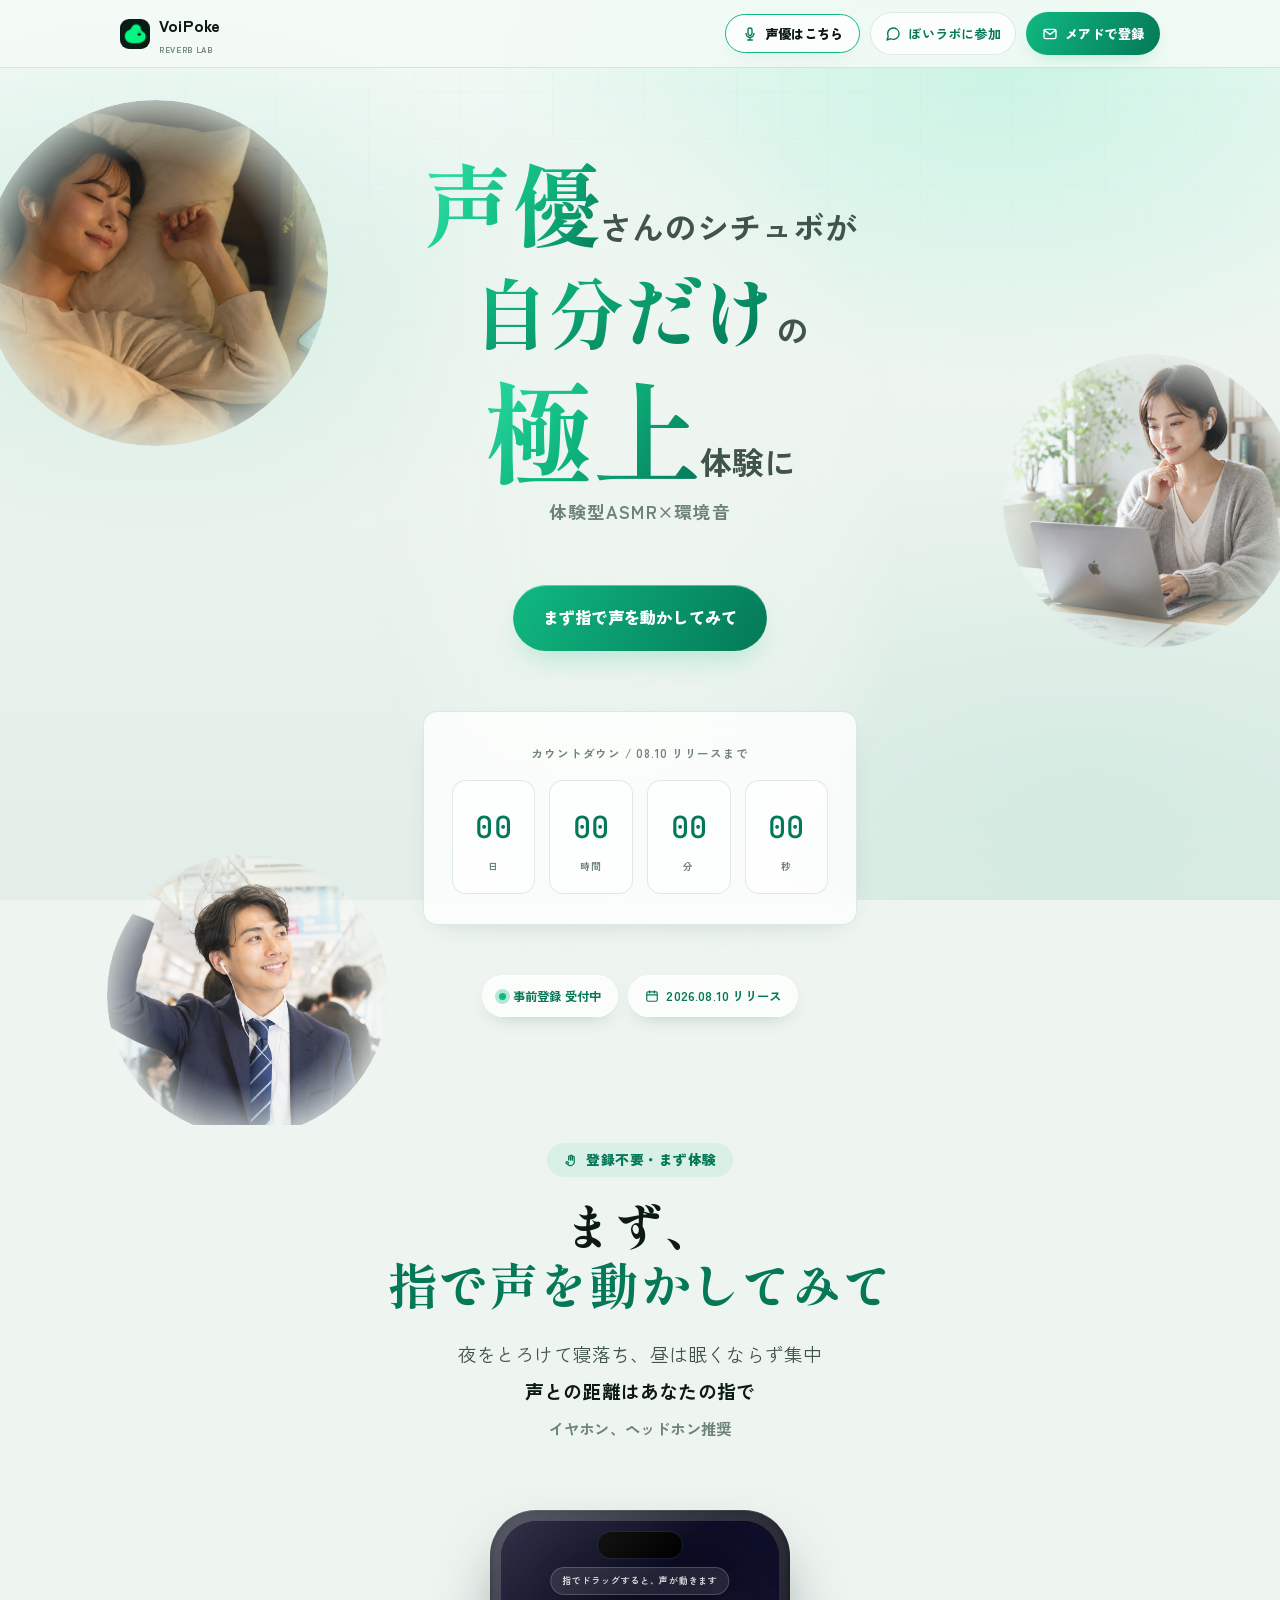
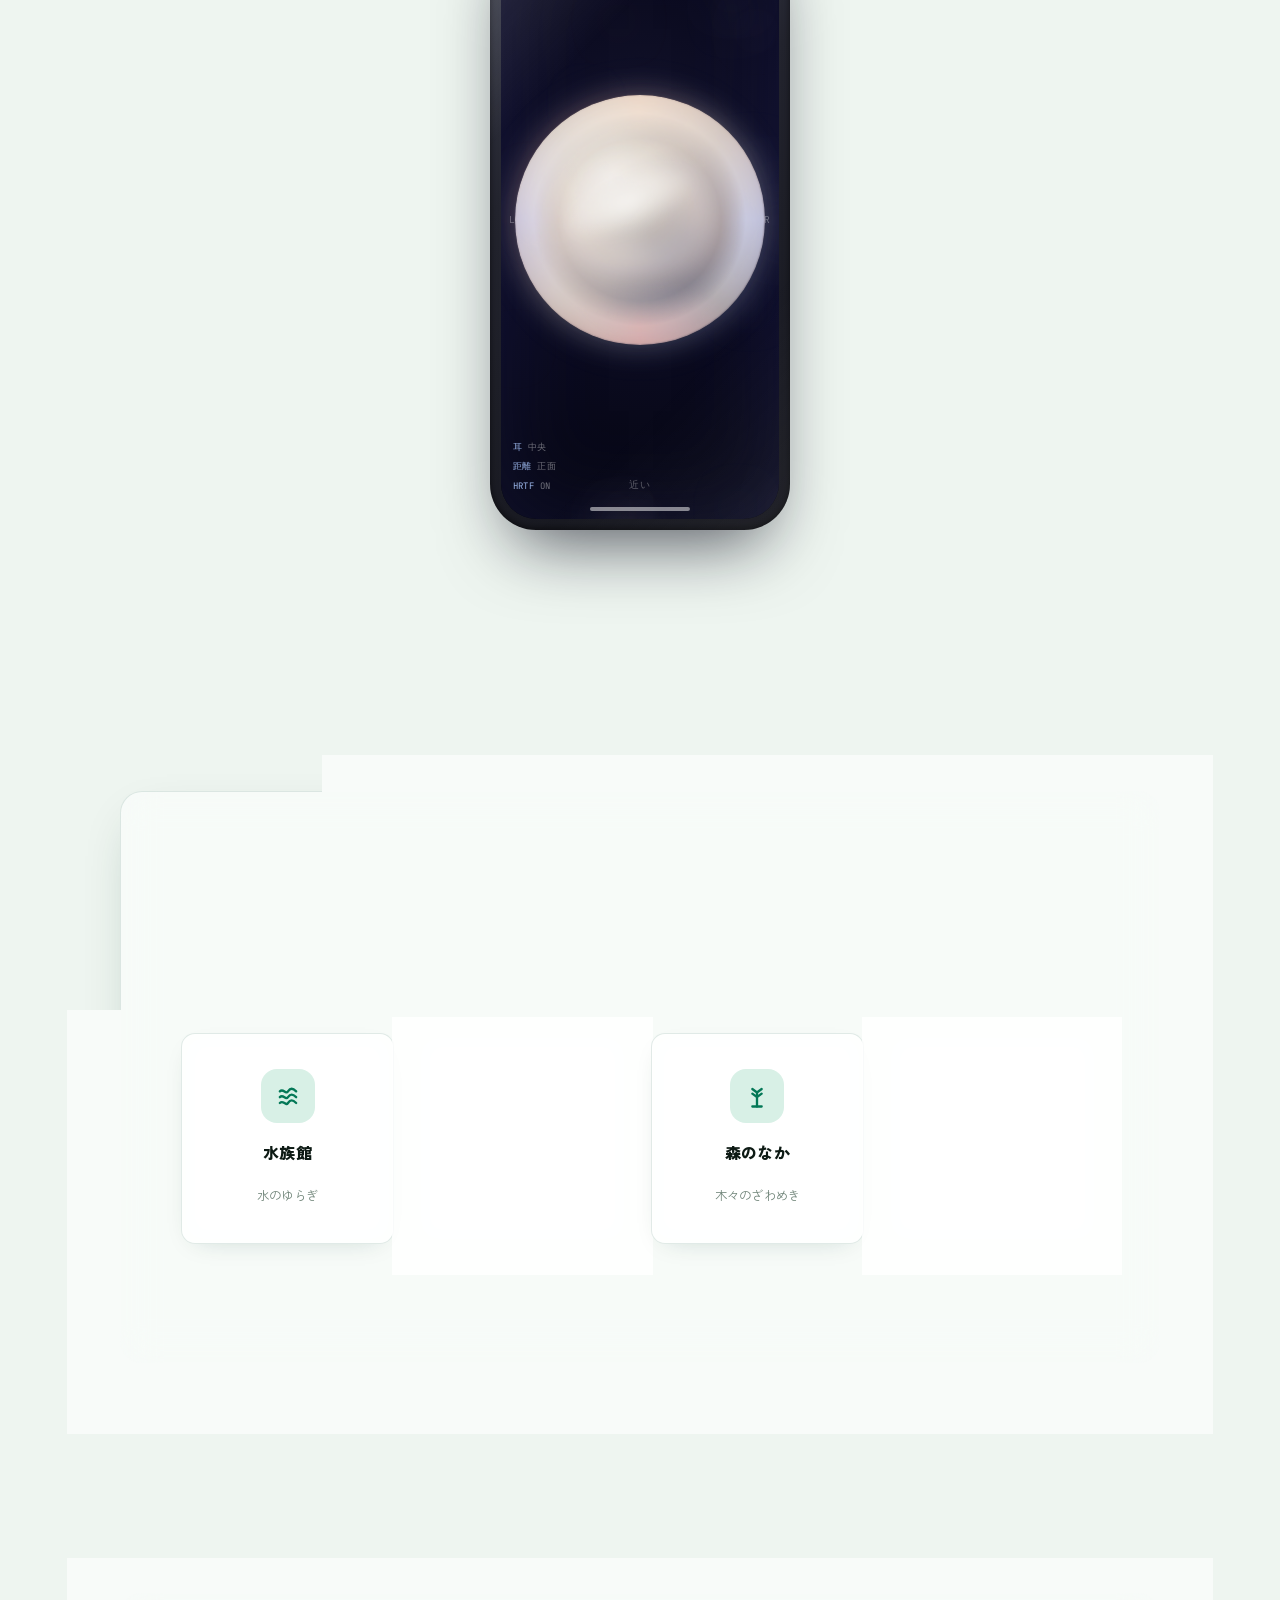
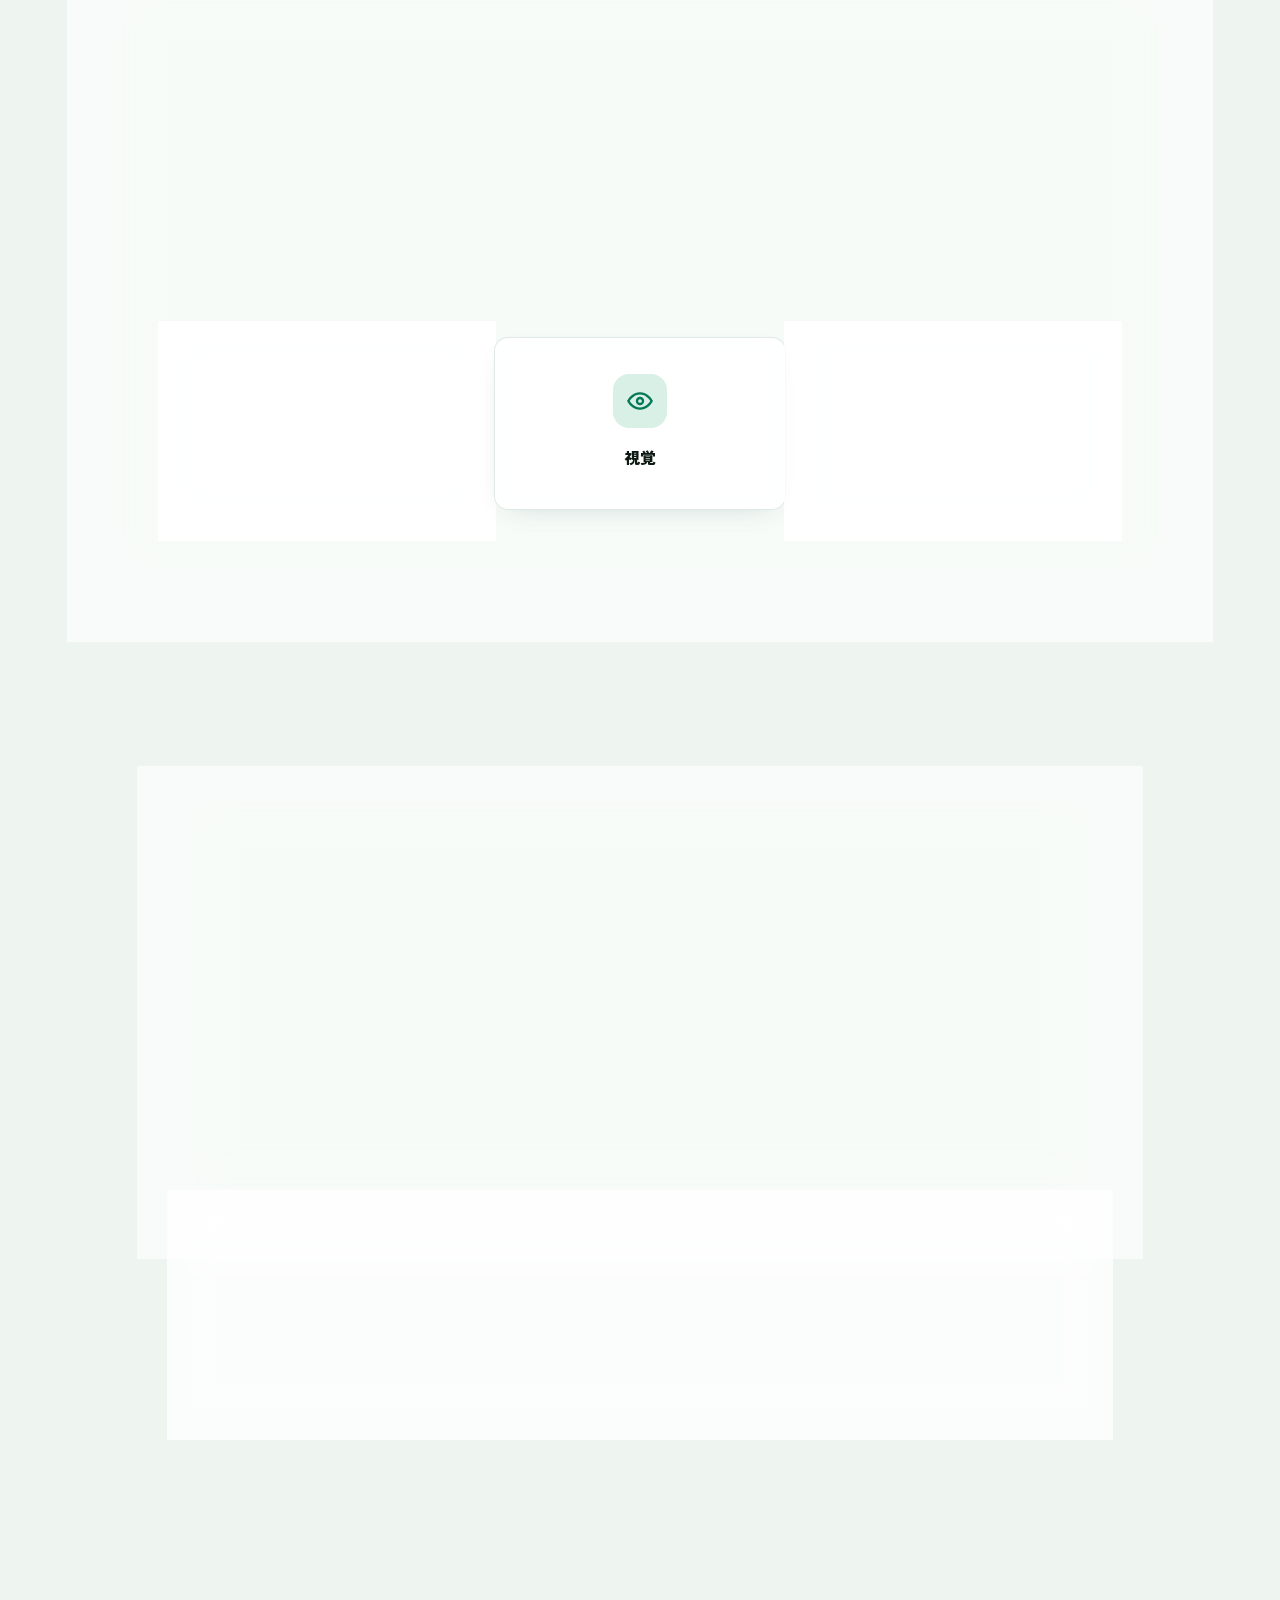
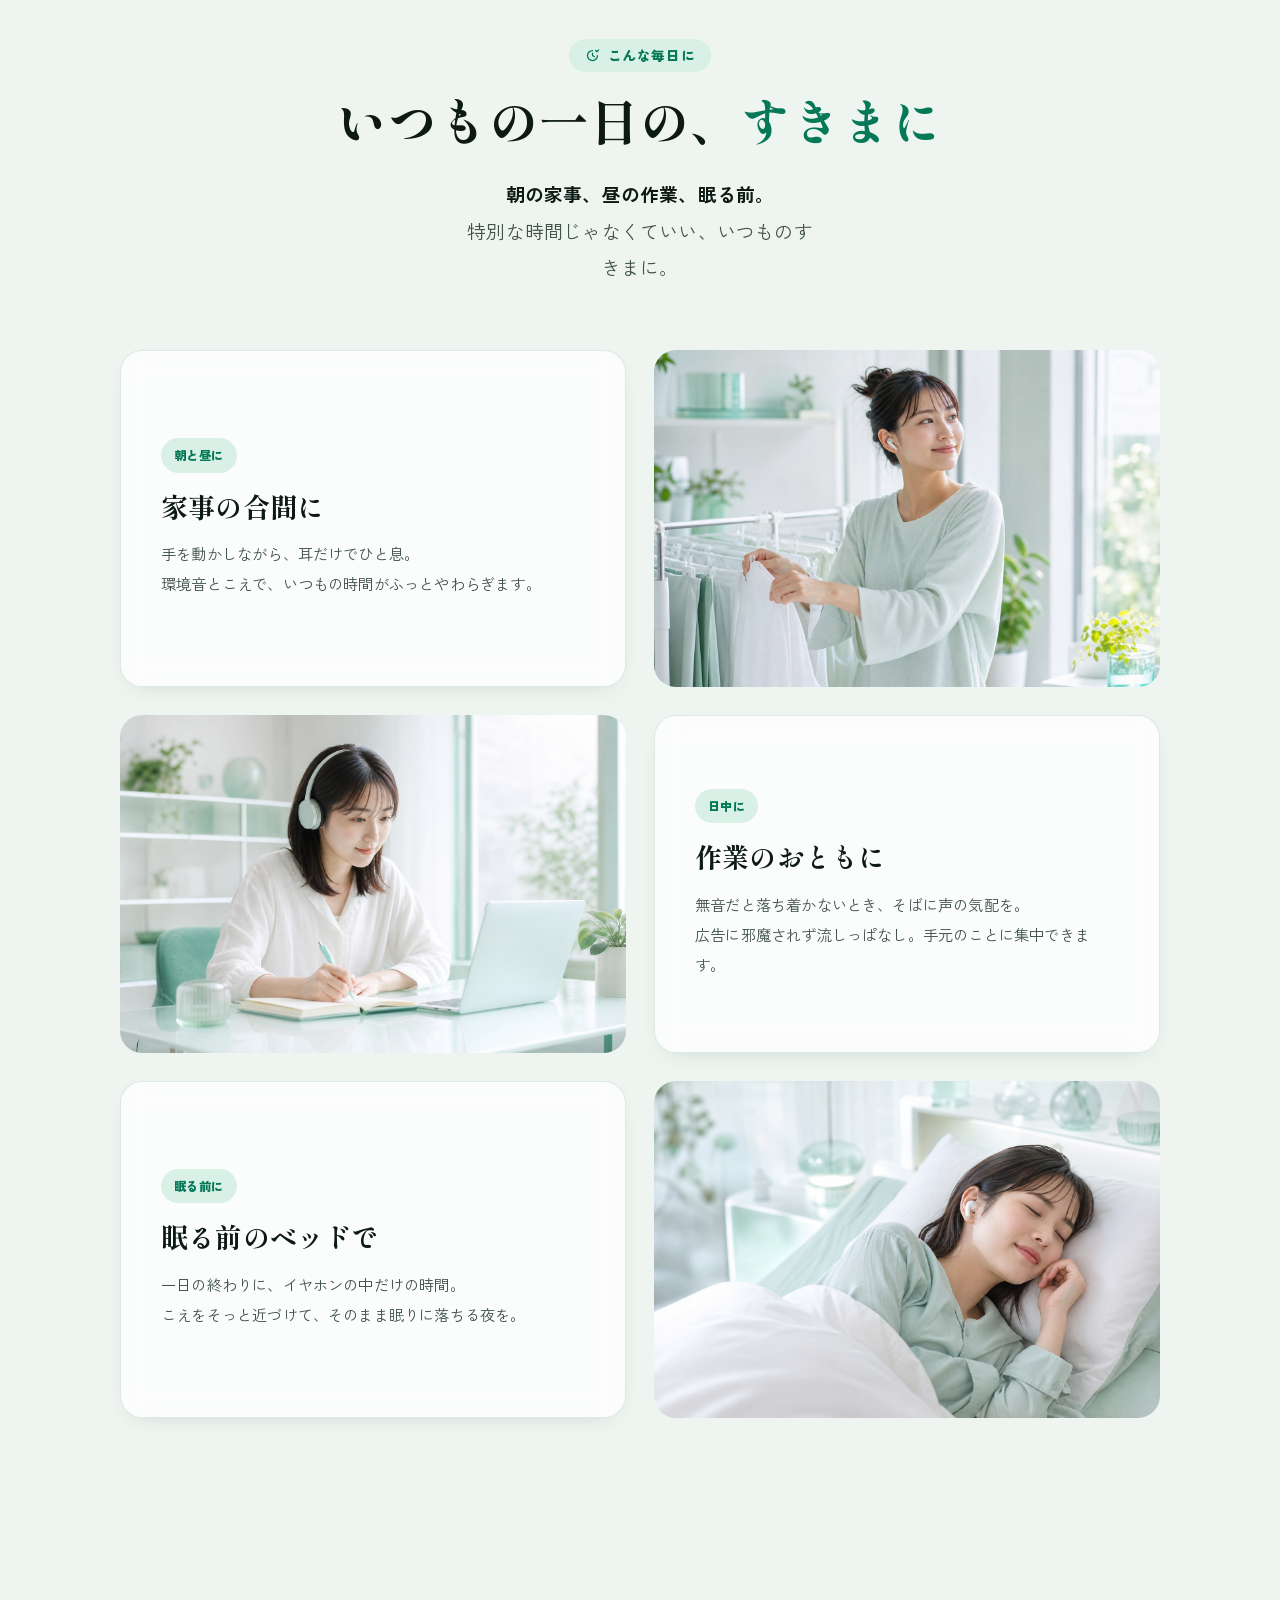
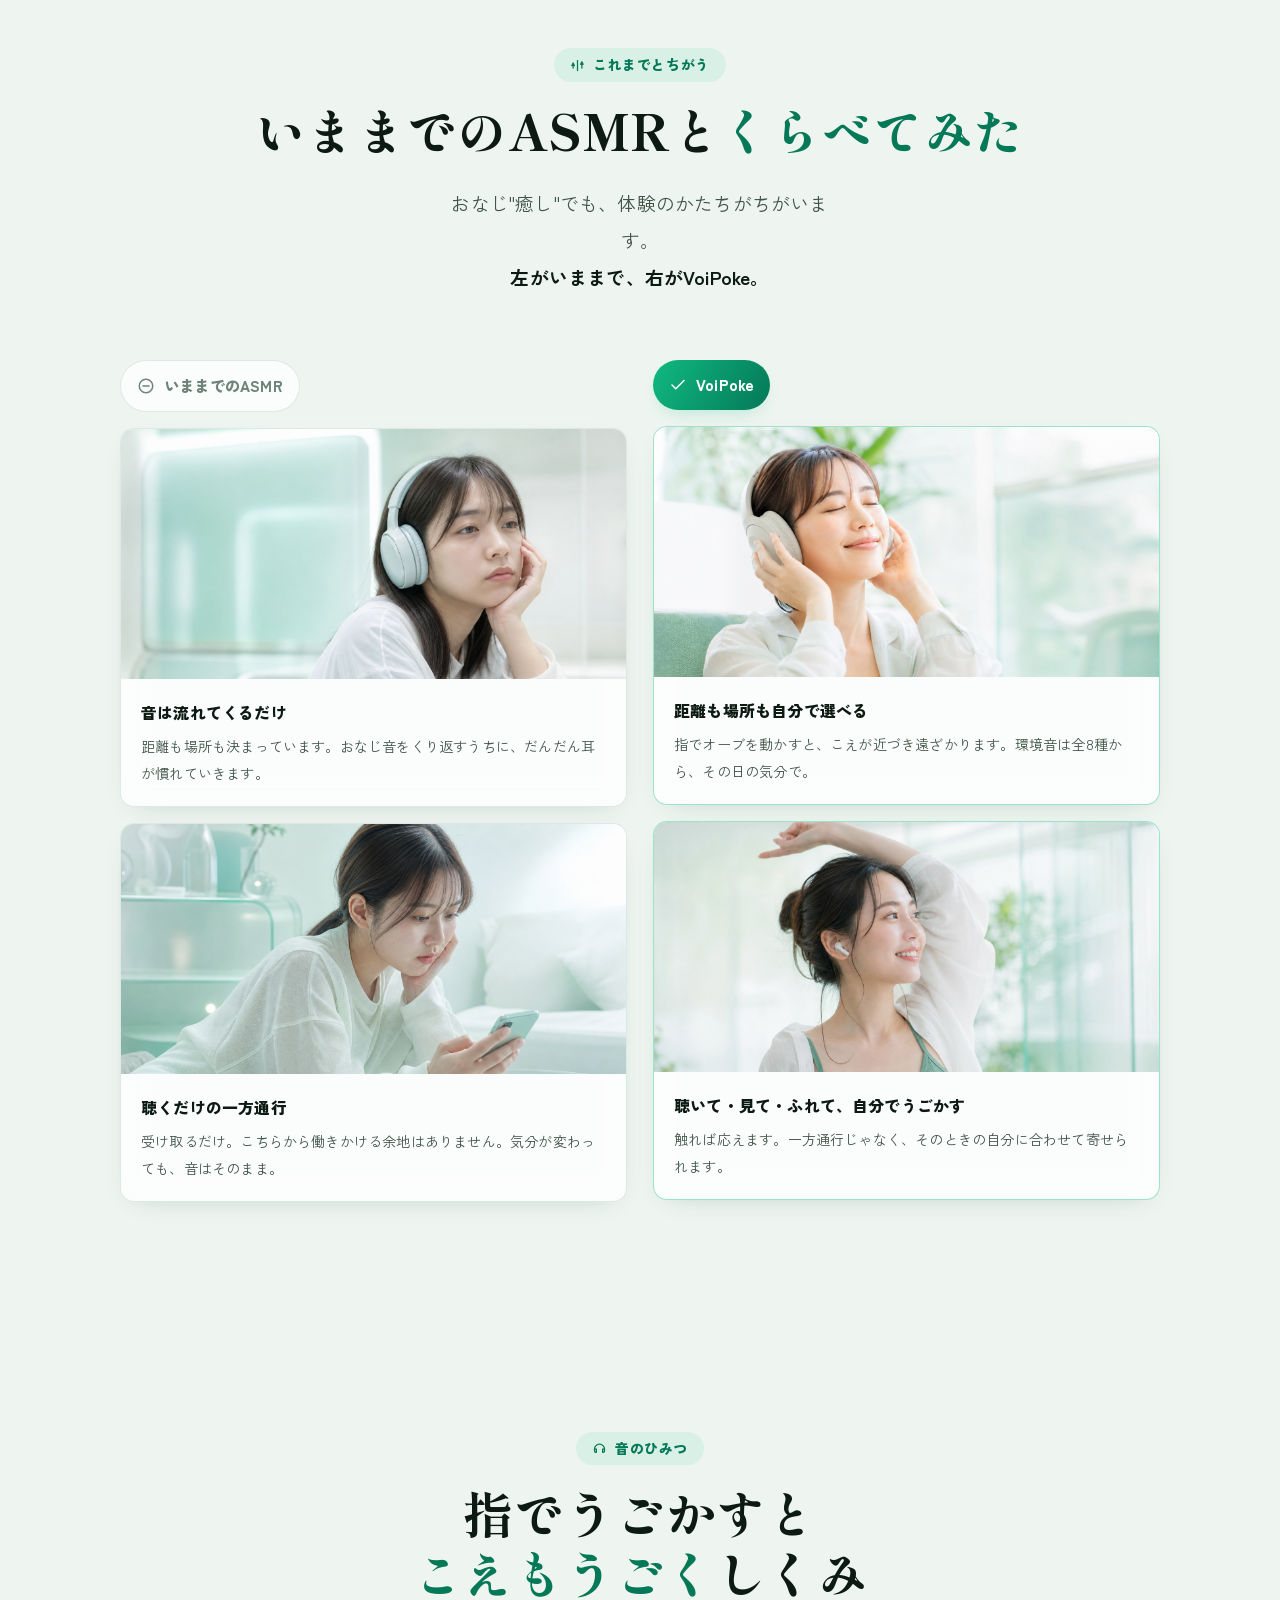
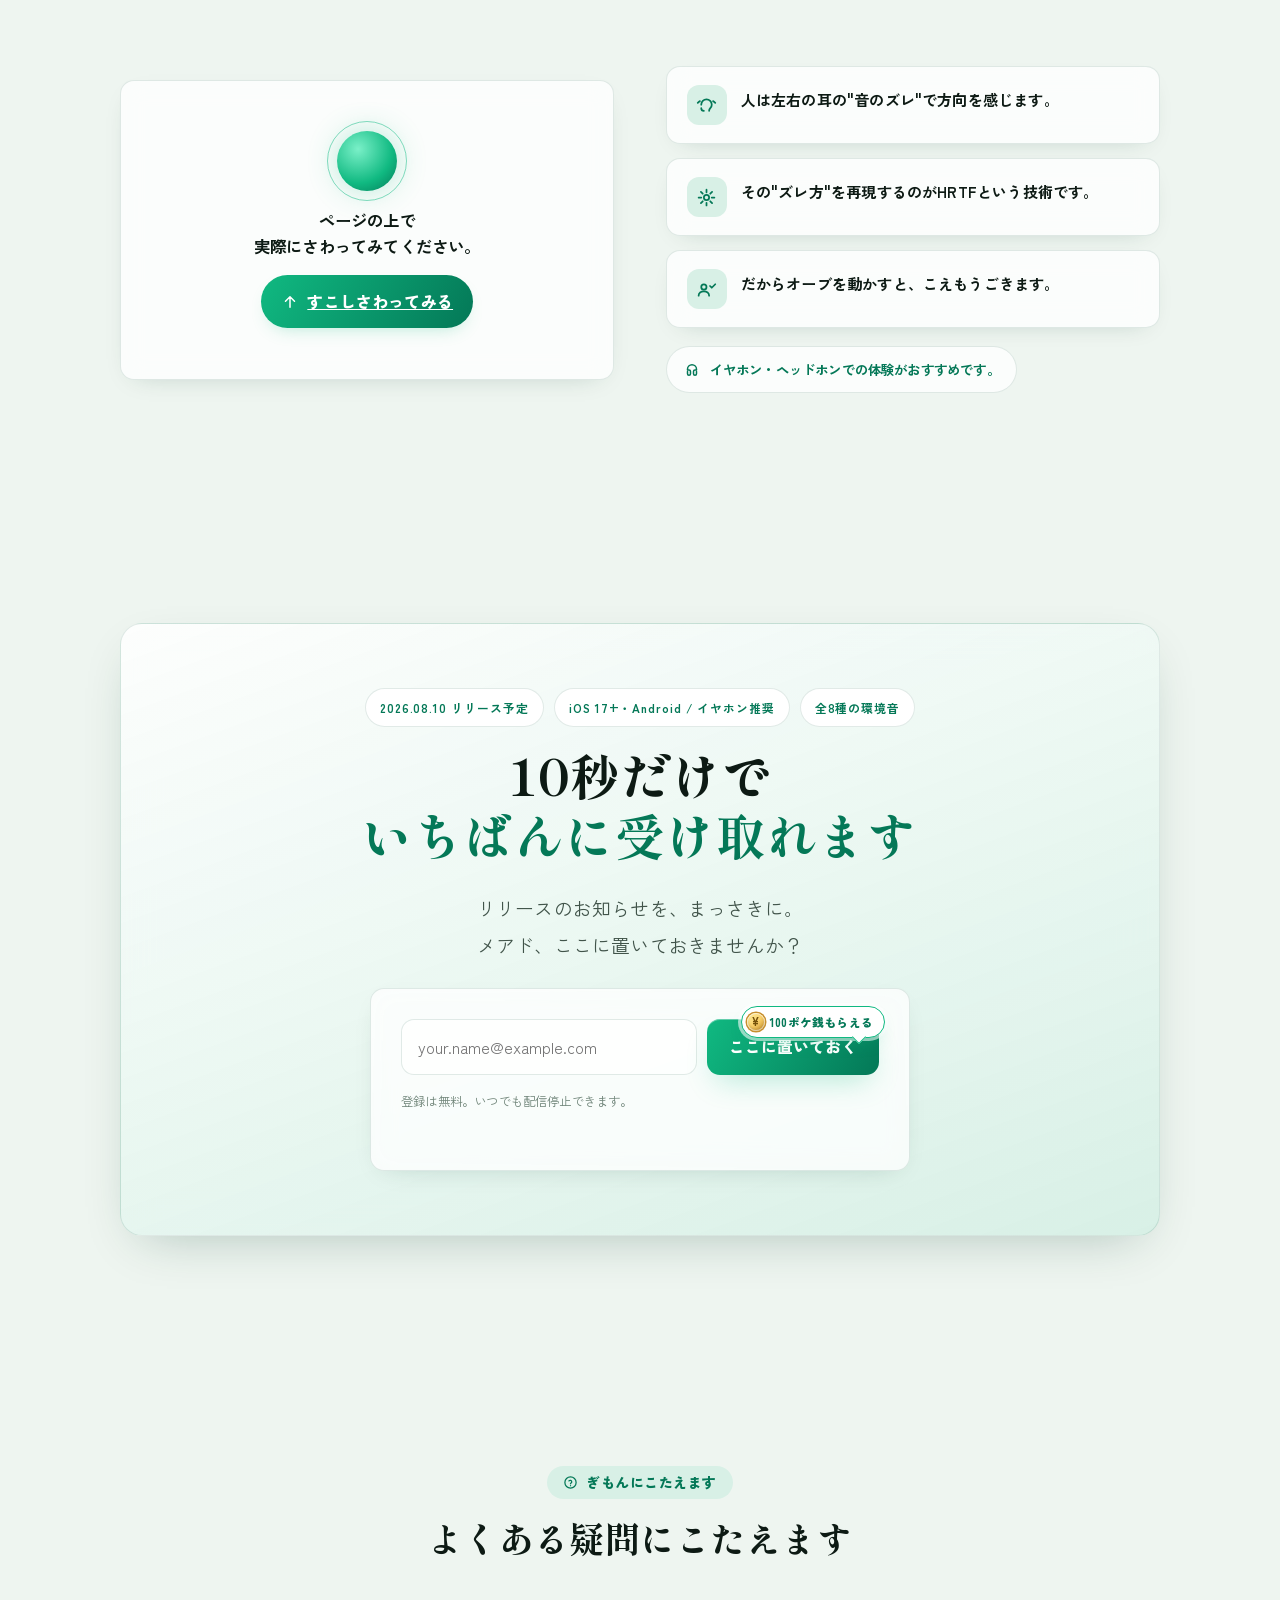
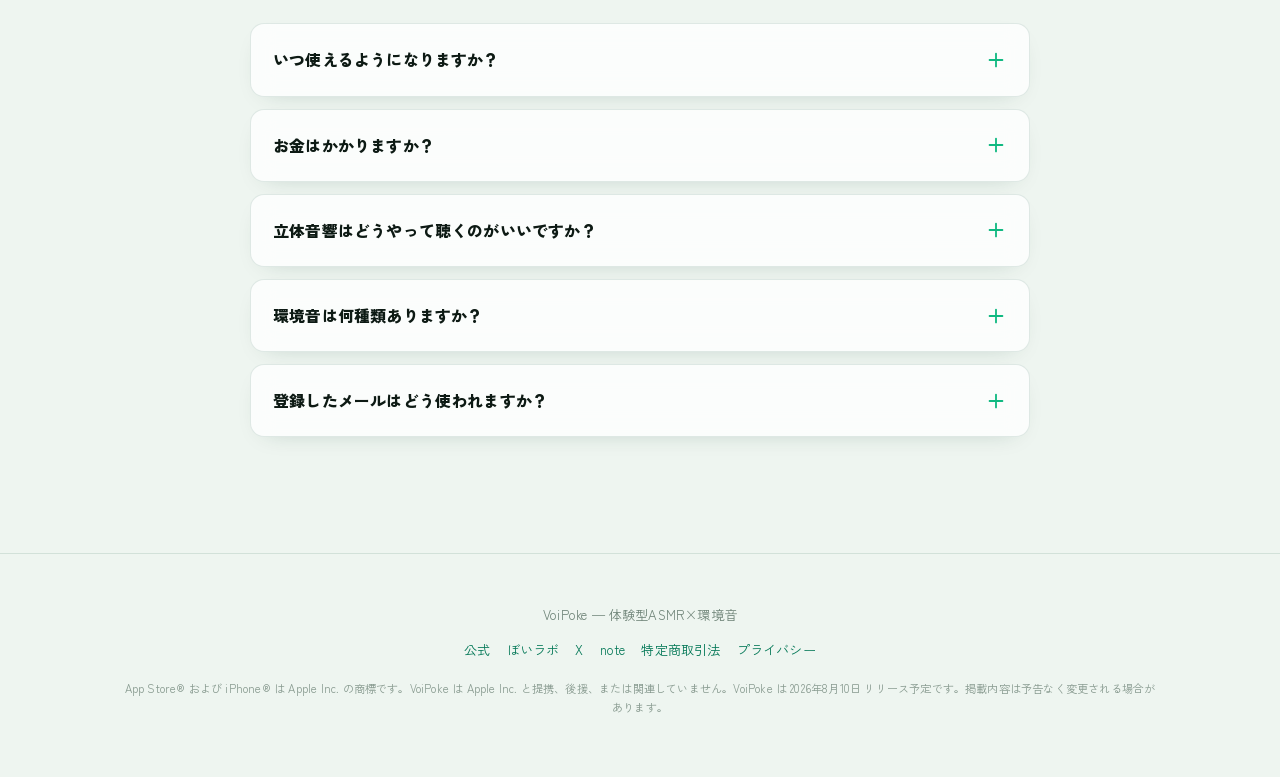
==== commit 094e47c1: "fix: VoiPokeリリース日を2026年8月10日に統一・コンセプトを体験型ASMR×環境音/iOS・Androidに整合・告知v1.1" ====
--- a/index.html
+++ b/index.html
@@ -1,1435 +1,3973 @@
 <!doctype html>
 <html lang="ja">
+
 <head>
-<meta charset="utf-8" />
-<meta name="viewport" content="width=device-width, initial-scale=1, viewport-fit=cover" />
-<title>VoiPoke ─ 声優さんのシチュボが、自分だけのモノになる極上体験</title>
-<meta name="description" content="VoiPoke（ボイポケ）は、画面のオーブを指でドラッグするとこえが3D空間を泳ぐ擬似ASMR×立体音響アプリ。水族館・雨音・森のなか・焚き火など全8種の環境音と重ねて、聴覚・視覚・触覚の3つで楽しめる。2026年6月30日 App Store リリース予定。" />
-<link rel="canonical" href="https://voipoke-lp.reverb-lab.com/" />
-<link rel="icon" type="image/png" sizes="32x32" href="/icon-32.png" />
-<link rel="icon" type="image/png" sizes="16x16" href="/icon-16.png" />
-<link rel="icon" type="image/png" sizes="192x192" href="/icon-192.png" />
-<link rel="apple-touch-icon" sizes="180x180" href="/icon-180.png" />
-<meta property="og:type" content="website" />
-<meta property="og:title" content="VoiPoke ─ 声優さんのシチュボが、自分だけのモノになる極上体験" />
-<meta property="og:description" content="指でこえを動かす擬似ASMR×3D立体音響アプリ。全8種の環境音と、聴覚・視覚・触覚の3つで楽しむ新感覚。2026.06.30 App Store リリース予定。" />
-<meta property="og:url" content="https://voipoke-lp.reverb-lab.com/" />
-<meta property="og:site_name" content="VoiPoke" />
-<meta property="og:locale" content="ja_JP" />
-<meta property="og:image" content="https://voipoke-lp.reverb-lab.com/og.jpg" />
-<meta property="og:image:width" content="1200" />
-<meta property="og:image:height" content="675" />
-<meta property="og:image:alt" content="VoiPoke ─ 指でこえを動かす擬似ASMR×立体音響アプリ" />
-<meta name="twitter:card" content="summary_large_image" />
-<meta name="twitter:title" content="VoiPoke ─ 声優さんのシチュボが、自分だけのモノになる極上体験" />
-<meta name="twitter:description" content="指でこえを動かす擬似ASMR×3D立体音響アプリ。全8種の環境音と、聴覚・視覚・触覚で楽しむ新感覚。2026.06.30 App Store リリース予定。" />
-<meta name="twitter:image" content="https://voipoke-lp.reverb-lab.com/og.jpg" />
-<meta name="theme-color" content="#eef5f0" />
-<link rel="preconnect" href="https://fonts.googleapis.com" />
-<link rel="preconnect" href="https://fonts.gstatic.com" crossorigin />
-<link href="https://fonts.googleapis.com/css2?family=Zen+Kaku+Gothic+New:wght@400;500;700;900&family=JetBrains+Mono:wght@300;400;500&family=Shippori+Mincho:wght@600;800&display=swap" rel="stylesheet" />
-<script type="application/ld+json">
+  <meta charset="utf-8" />
+  <meta name="viewport" content="width=device-width, initial-scale=1, viewport-fit=cover" />
+  <title>VoiPoke ─ 声優さんのシチュボが、自分だけのモノになる極上体験</title>
+  <meta name="description"
+    content="VoiPoke（ボイポケ）は、画面のオーブを指でドラッグするとこえが3D空間を泳ぐ体験型ASMR×環境音アプリ。水族館・雨音・森のなか・焚き火など全8種の環境音と重ねて、聴覚・視覚・触覚の3つで楽しめる。2026年8月10日 App Store / Google Play リリース予定。" />
+  <link rel="canonical" href="https://voipoke-lp.reverb-lab.com/" />
+  <link rel="icon" type="image/png" sizes="32x32" href="/icon-32.png" />
+  <link rel="icon" type="image/png" sizes="16x16" href="/icon-16.png" />
+  <link rel="icon" type="image/png" sizes="192x192" href="/icon-192.png" />
+  <link rel="apple-touch-icon" sizes="180x180" href="/icon-180.png" />
+  <meta property="og:type" content="website" />
+  <meta property="og:title" content="VoiPoke ─ 声優さんのシチュボが、自分だけのモノになる極上体験" />
+  <meta property="og:description"
+    content="指でこえを動かす体験型ASMR×環境音アプリ。全8種の環境音と、聴覚・視覚・触覚の3つで楽しむ新感覚。2026.08.10 App Store / Google Play リリース予定。" />
+  <meta property="og:url" content="https://voipoke-lp.reverb-lab.com/" />
+  <meta property="og:site_name" content="VoiPoke" />
+  <meta property="og:locale" content="ja_JP" />
+  <meta property="og:image" content="https://voipoke-lp.reverb-lab.com/og.jpg" />
+  <meta property="og:image:width" content="1200" />
+  <meta property="og:image:height" content="675" />
+  <meta property="og:image:alt" content="VoiPoke ─ 指でこえを動かす体験型ASMR×環境音アプリ" />
+  <meta name="twitter:card" content="summary_large_image" />
+  <meta name="twitter:title" content="VoiPoke ─ 声優さんのシチュボが、自分だけのモノになる極上体験" />
+  <meta name="twitter:description"
+    content="指でこえを動かす体験型ASMR×環境音アプリ。全8種の環境音と、聴覚・視覚・触覚で楽しむ新感覚。2026.08.10 App Store / Google Play リリース予定。" />
+  <meta name="twitter:image" content="https://voipoke-lp.reverb-lab.com/og.jpg" />
+  <meta name="theme-color" content="#eef5f0" />
+  <link rel="preconnect" href="https://fonts.googleapis.com" />
+  <link rel="preconnect" href="https://fonts.gstatic.com" crossorigin />
+  <link
+    href="https://fonts.googleapis.com/css2?family=Zen+Kaku+Gothic+New:wght@400;500;700;900&family=JetBrains+Mono:wght@300;400;500&family=Shippori+Mincho:wght@600;800&display=swap"
+    rel="stylesheet" />
+  <script type="application/ld+json">
 {
   "@context": "https://schema.org",
   "@graph": [
-    { "@type": "SoftwareApplication", "@id": "https://voipoke-lp.reverb-lab.com/#voipoke", "name": "VoiPoke", "alternateName": ["ボイポケ", "ぼいポケ"], "description": "VoiPoke（ボイポケ）は、画面のオーブを指でドラッグするとこえが3D空間を泳ぐ擬似ASMR×立体音響アプリ。", "applicationCategory": "MultimediaApplication", "operatingSystem": "iOS 17+", "offers": { "@type": "Offer", "price": "0", "priceCurrency": "JPY", "availability": "https://schema.org/PreOrder", "validFrom": "2026-06-30" }, "datePublished": "2026-06-30", "image": "https://voipoke-lp.reverb-lab.com/icon-1024.png", "url": "https://voipoke-lp.reverb-lab.com/", "keywords": "擬似ASMR, 立体音響, シチュエーションボイス, 環境音, 3Dオーディオ, HRTF, バイノーラル", "creator": { "@id": "https://voipoke-lp.reverb-lab.com/#tachibana" } },
+    { "@type": "SoftwareApplication", "@id": "https://voipoke-lp.reverb-lab.com/#voipoke", "name": "VoiPoke", "alternateName": ["ボイポケ", "ぼいポケ"], "description": "VoiPoke（ボイポケ）は、画面のオーブを指でドラッグするとこえが3D空間を泳ぐ体験型ASMR×環境音アプリ。", "applicationCategory": "MultimediaApplication", "operatingSystem": "iOS 17+, Android", "offers": { "@type": "Offer", "price": "0", "priceCurrency": "JPY", "availability": "https://schema.org/PreOrder", "validFrom": "2026-08-10" }, "datePublished": "2026-08-10", "image": "https://voipoke-lp.reverb-lab.com/icon-1024.png", "url": "https://voipoke-lp.reverb-lab.com/", "keywords": "体験型ASMR, 立体音響, シチュエーションボイス, 環境音, 3Dオーディオ, HRTF, バイノーラル", "creator": { "@id": "https://voipoke-lp.reverb-lab.com/#tachibana" } },
     { "@type": "Person", "@id": "https://voipoke-lp.reverb-lab.com/#tachibana", "name": "たちばな", "alternateName": "Tachibanavoice", "jobTitle": "声優 / 個人開発者", "url": "https://note.com/Tachibanavoice", "sameAs": ["https://x.com/Tachibanavoice", "https://note.com/Tachibanavoice", "https://discord.gg/M9Za7XZgbF"] },
     { "@type": "Organization", "@id": "https://voipoke-lp.reverb-lab.com/#reverblab", "name": "Reverb Lab", "url": "https://voipoke-lp.reverb-lab.com/", "logo": "https://voipoke-lp.reverb-lab.com/icon-512.png", "founder": { "@id": "https://voipoke-lp.reverb-lab.com/#tachibana" } }
   ]
 }
 </script>
-<style>
-/* =========================================================
+  <style>
+    /* =========================================================
    VoiPoke LP v3 — White-Green Glassmorphism / Near-Future
    設計: frontend-design / 需要側(リスナー)主面・声優向けトグル併存
-   未発売(2026-06-30予定)前提・捏造ゼロ・需要面に供給語を混ぜない
+   未発売(2026-08-10予定)前提・捏造ゼロ・需要面に供給語を混ぜない
    ========================================================= */
-:root{
-  --paper:#eef5f0;            /* ベース（白に近い緑みのある明色） */
-  --paper-2:#e3eee8;
-  --ink:#0d1a14;             /* 見出し（深い緑黒） */
-  --ink-soft:#41544a;        /* 本文 */
-  --ink-faint:#6f8478;       /* 補足 */
-  --mint:#10b981;            /* 主アクセント */
-  --mint-deep:#047857;
-  --mint-bright:#2fe0a6;
-  --mint-tint:#d8f0e6;
-  --glow:rgba(16,185,129,.30);
-  --glass:rgba(255,255,255,.58);
-  --glass-strong:rgba(255,255,255,.78);
-  --glass-line:rgba(12,80,58,.12);
-  --glass-shadow:0 18px 50px -22px rgba(8,60,44,.30);
-  --glass-shadow-sm:0 8px 26px -16px rgba(8,60,44,.28);
-  --radius:22px;
-  --radius-sm:14px;
-  --container:1120px;
-  --ease:cubic-bezier(.16,1,.3,1);
-  --dur:.55s;
-  --space:clamp(84px,9vw,150px);
-  --font-body:"Zen Kaku Gothic New",-apple-system,system-ui,sans-serif;
-  --font-disp:"Shippori Mincho",serif;
-  --font-mono:"JetBrains Mono",ui-monospace,monospace;
-}
-*{box-sizing:border-box;margin:0;padding:0}
-html{scroll-behavior:smooth;-webkit-text-size-adjust:100%;scroll-padding-top:78px}
-body{
-  font-family:var(--font-body);
-  color:var(--ink-soft);
-  background:var(--paper);
-  line-height:1.95;
-  overflow-x:hidden;
-  letter-spacing:.012em;
-  -webkit-font-smoothing:antialiased;
-}
-/* ---- 背景の雰囲気（ライトな緑メッシュ＋微グリッド） ---- */
-.bg-atmos{position:fixed;inset:0;z-index:-2;pointer-events:none;
-  background:
-    radial-gradient(60% 50% at 78% 8%,rgba(47,224,166,.20),transparent 70%),
-    radial-gradient(50% 45% at 12% 30%,rgba(16,185,129,.12),transparent 70%),
-    radial-gradient(70% 60% at 85% 90%,rgba(120,210,180,.16),transparent 70%),
-    linear-gradient(180deg,#f3faf6 0%,var(--paper) 40%,var(--paper-2) 100%)}
-.bg-grid{position:fixed;inset:0;z-index:-1;pointer-events:none;opacity:.5;
-  background-image:linear-gradient(rgba(16,120,90,.05) 1px,transparent 1px),linear-gradient(90deg,rgba(16,120,90,.05) 1px,transparent 1px);
-  background-size:46px 46px;mask-image:radial-gradient(100% 70% at 50% 0%,#000,transparent 85%)}
-.container{width:100%;max-width:var(--container);margin:0 auto;padding:0 clamp(18px,5vw,40px)}
-
-/* ---- タイポ ---- */
-.display{font-family:var(--font-disp);font-weight:800;color:var(--ink);line-height:1.2;letter-spacing:.01em}
-.h-mega{font-size:clamp(2.4rem,6.6vw,4.8rem);text-wrap:balance}
-.h-xl{font-size:clamp(1.9rem,5vw,3.1rem)}
-.h-lg{font-size:clamp(1.5rem,4vw,2.2rem)}
-/* ヒーロー「四角のトリック」：フォント大小コントラスト */
-.hero-sq{font-family:var(--font-disp);font-weight:800;color:var(--ink);line-height:1;letter-spacing:.005em;display:flex;flex-direction:column;align-items:center;gap:clamp(12px,2.4vw,32px);margin:12px 0 clamp(40px,5vw,76px);max-width:100%}
-/* 接続語＝淡く小さく後退（ぼーっと見ても強調語だけ浮く） */
-.hero-sq .ln{font-family:var(--font-body);font-size:clamp(1.15rem,2.5vw,2rem);color:var(--ink-soft);font-weight:600;display:block;max-width:100%;overflow-wrap:normal;word-break:normal;line-break:strict;text-wrap:balance;line-height:1.05}
-/* 強調語＝明朝セリフでミント太字・大きく前進（混植で上質に） */
-.hero-sq .hl{font-family:var(--font-disp);font-weight:800;letter-spacing:-.015em;line-height:.92;-webkit-background-clip:text;background-clip:text;-webkit-text-fill-color:transparent;color:transparent;background-image:linear-gradient(135deg,var(--mint-bright),var(--mint-deep))}
-/* サブキャッチ＝主タイトルと被らない小さなタグUI */
-/* サブキャッチ＝固有バッジではなくテキストのみ（他要素と差を出す） */
-.hero-tag{display:block;margin:0 auto 56px;font-family:var(--font-body);font-size:clamp(.92rem,1.8vw,1.1rem);font-weight:600;color:var(--ink-faint);letter-spacing:.06em;text-align:center}
-.hero-sq .hl.a{font-size:clamp(2.9rem,7vw,6.2rem);background-image:linear-gradient(118deg,var(--mint-bright) 8%,var(--mint) 58%,var(--mint-deep) 100%)}
-.hero-sq .hl.b{font-size:clamp(2.5rem,6vw,5.4rem);background-image:linear-gradient(158deg,var(--mint) 14%,var(--mint-deep) 92%)}
-.hero-sq .hl.c{font-size:clamp(3.3rem,8.6vw,7.8rem);background-image:linear-gradient(128deg,var(--mint-bright) 0%,var(--mint) 44%,var(--mint-deep) 96%)}
-@media(max-width:380px){.hero-sq .hl.a{font-size:3rem}.hero-sq .hl.b{font-size:2.6rem}.hero-sq .hl.c{font-size:3.5rem}.hero-sq .ln{font-size:1.05rem}.hero-sq{gap:12px}}
-.accent{color:var(--mint-deep)}
-.mono{font-family:var(--font-mono);letter-spacing:.02em}
-/* セクション小見出し：温かい日本語ラベル（やわらかいミントのピル） */
-.sect-tag{display:inline-flex;align-items:center;gap:8px;font-family:var(--font-body);font-size:.86rem;font-weight:800;letter-spacing:.04em;color:var(--mint-deep);background:var(--mint-tint);border-radius:999px;padding:7px 16px;line-height:1.4}
-.sect-tag svg{width:15px;height:15px;flex:none}
-.lead{font-size:clamp(1rem,2.4vw,1.18rem);color:var(--ink-soft);line-height:1.95}
-b{color:var(--ink);font-weight:700}
-
-/* ---- グラスカード ---- */
-.glass{background:var(--glass);backdrop-filter:blur(18px) saturate(140%);-webkit-backdrop-filter:blur(18px) saturate(140%);
-  border:1px solid var(--glass-line);border-radius:var(--radius);box-shadow:var(--glass-shadow)}
-.glass-soft{background:var(--glass-strong);backdrop-filter:blur(12px);-webkit-backdrop-filter:blur(12px);
-  border:1px solid var(--glass-line);border-radius:var(--radius-sm);box-shadow:var(--glass-shadow-sm)}
-
-/* ---- ピル・バッジ ---- */
-.pill{display:inline-flex;align-items:center;gap:7px;font-size:.78rem;font-weight:700;color:var(--mint-deep);
-  background:var(--glass-strong);border:1px solid var(--glass-line);border-radius:999px;padding:7px 14px;backdrop-filter:blur(8px)}
-.pill .dot{width:7px;height:7px;border-radius:50%;background:var(--mint);box-shadow:0 0 0 4px var(--glow);animation:pulse 2.4s var(--ease) infinite}
-.pill svg{width:14px;height:14px}
-@keyframes pulse{0%,100%{box-shadow:0 0 0 3px var(--glow)}50%{box-shadow:0 0 0 8px transparent}}
-/* カウントダウン直下のバッジ（すっきりリッチ） */
-.pre-below{margin-top:50px;margin-bottom:0}
-.pill-soft{background:rgba(255,255,255,.74);border-color:rgba(255,255,255,.8);box-shadow:0 8px 20px -10px rgba(8,60,44,.26);padding:8px 16px}
-
-/* ---- ボタン ---- */
-.btn{position:relative;display:inline-flex;align-items:center;justify-content:center;gap:10px;
-  font-family:var(--font-body);font-weight:800;font-size:1.02rem;color:#fff;cursor:pointer;border:none;text-decoration:none;
-  padding:17px 30px;border-radius:999px;overflow:hidden;
-  background:linear-gradient(120deg,var(--mint) 0%,var(--mint-deep) 100%);
-  box-shadow:0 14px 30px -10px var(--glow),inset 0 1px 0 rgba(255,255,255,.35);
-  transition:transform .4s var(--ease),box-shadow .4s var(--ease)}
-.btn::after{content:"";position:absolute;top:0;left:-120%;width:60%;height:100%;
-  background:linear-gradient(100deg,transparent,rgba(255,255,255,.5),transparent);transform:skewX(-18deg);transition:left .7s var(--ease)}
-.btn:hover{transform:translateY(-3px);box-shadow:0 22px 44px -12px var(--glow),inset 0 1px 0 rgba(255,255,255,.5)}
-.btn:hover::after{left:130%}
-.btn:active{transform:translateY(-1px) scale(.99)}
-.btn svg{width:18px;height:18px}
-/* 副CTA＝ゴースト（先行登録メインに対してぼいラボを従に） */
-.btn-ghost{background:var(--glass-strong);color:var(--mint-deep);border:1.5px solid var(--glass-line);box-shadow:var(--glass-shadow-sm);padding:14px 24px;font-size:.95rem}
-.btn-ghost::after{display:none}
-.btn-ghost:hover{background:#fff;color:var(--mint-deep);box-shadow:var(--glass-shadow)}
-
-/* ============ ツールバー（リスナー/声優 チェンジバッジ） ============ */
-.topbar{position:sticky;top:0;z-index:50;background:rgba(244,250,246,.82);backdrop-filter:blur(14px);-webkit-backdrop-filter:blur(14px);border-bottom:1px solid var(--glass-line)}
-.topbar-inner{max-width:var(--container);margin:0 auto;padding:10px clamp(16px,4vw,40px);display:flex;align-items:center;gap:16px}
-.brand{display:flex;align-items:center;gap:9px;text-decoration:none;color:var(--ink);font-weight:900}
-.brand-mark{width:30px;height:30px;border-radius:9px;overflow:hidden;background:#0d1a14}
-.brand-mark img{width:100%;height:100%;object-fit:cover;display:block}
-.brand-name small{display:block;font-family:var(--font-body);font-size:.52rem;letter-spacing:.08em;color:var(--ink-faint);font-weight:700}
-/* 切替バッジ群（2バッジを完全に同一サイズ＝等幅・等高に） */
-.audience-switch{margin-left:auto;display:inline-flex;gap:5px;padding:5px;border-radius:999px;background:var(--glass-strong);border:1px solid var(--glass-line);box-shadow:var(--glass-shadow-sm)}
-.aud-badge{flex:1 1 0;min-width:140px;display:inline-flex;align-items:center;justify-content:center;gap:8px;font-family:var(--font-body);font-weight:800;font-size:.84rem;color:var(--ink-soft);
-  background:transparent;border:none;cursor:pointer;padding:9px 16px;border-radius:999px;white-space:nowrap;transition:color .35s var(--ease),background .35s var(--ease),box-shadow .35s var(--ease)}
-.aud-badge svg{width:16px;height:16px;flex:none}
-.aud-badge:hover{color:var(--mint-deep)}
-body[data-aud="listener"] .aud-badge[data-aud="listener"],
-body[data-aud="creator"] .aud-badge[data-aud="creator"]{
-  color:#fff;background:linear-gradient(120deg,var(--mint),var(--mint-deep));box-shadow:0 8px 18px -8px var(--glow)}
-.aud-badge .lbl-sm{display:none}
-/* ツールバー右：ぼいラボ参加／メアドで登録／単一トグル */
-.tb-actions{margin-left:auto;display:flex;align-items:center;gap:10px}
-.tb-badge{display:inline-flex;align-items:center;gap:7px;font-family:var(--font-body);font-size:.82rem;font-weight:700;color:var(--mint-deep);text-decoration:none;padding:8px 14px;border-radius:999px;background:var(--glass-strong);border:1px solid var(--glass-line);white-space:nowrap;transition:background .3s var(--ease)}
-.tb-badge:hover{background:#fff}
-.tb-badge svg{width:16px;height:16px;flex:none}
-.tb-reg{display:inline-flex;align-items:center;gap:7px;font-family:var(--font-body);font-size:.82rem;font-weight:800;color:#fff;text-decoration:none;padding:9px 16px;border-radius:999px;background:linear-gradient(120deg,var(--mint),var(--mint-deep));box-shadow:0 8px 18px -8px var(--glow);white-space:nowrap;transition:transform .3s var(--ease)}
-.tb-reg:hover{transform:translateY(-2px)}
-.tb-reg svg{width:16px;height:16px;flex:none}
-/* 単一トグル＝固有トンマナ（ミント枠で直感的に） */
-.aud-toggle{display:inline-flex;align-items:center;font-family:var(--font-body);font-size:.82rem;font-weight:800;color:var(--ink);cursor:pointer;padding:9px 16px;border-radius:999px;background:var(--glass-strong);border:1.5px solid var(--mint);box-shadow:var(--glass-shadow-sm);white-space:nowrap;transition:background .3s var(--ease)}
-.aud-toggle:hover{background:var(--mint-tint)}
-.aud-toggle .only-listener,.aud-toggle .only-creator{align-items:center;gap:7px}
-body[data-aud="listener"] .aud-toggle .only-listener,
-body[data-aud="creator"] .aud-toggle .only-creator{display:inline-flex}
-.aud-toggle svg{width:16px;height:16px;flex:none;color:var(--mint-deep)}
-@media(max-width:760px){
-  .tb-badge .tb-lbl,.tb-reg .tb-lbl{display:none}
-  .tb-badge,.tb-reg{padding:9px 11px}
-  .aud-toggle{font-size:.76rem;padding:8px 12px}
-}
-
-/* ---- 表示出し分け（既定=listener） ---- */
-.only-listener,.only-creator{display:none}
-body[data-aud="listener"] .only-listener{display:revert}
-body[data-aud="creator"] .only-creator{display:revert}
-/* グリッド/フレックスを保持したいブロック用 */
-body[data-aud="listener"] .only-listener.as-flex,
-body[data-aud="creator"] .only-creator.as-flex{display:flex}
-body[data-aud="listener"] .only-listener.as-grid,
-body[data-aud="creator"] .only-creator.as-grid{display:grid}
-
-/* ============ セクション共通 ============ */
-section{position:relative;padding:var(--space) 0}
-.sec-head{margin-bottom:clamp(40px,5.5vw,64px)}
-.sec-head h2{margin-top:18px}
-.sec-head p{margin-top:30px}
-.sec-card{padding:clamp(32px,5.5vw,60px)}
-.sec-card .sec-head{margin-bottom:clamp(30px,4.4vw,46px)}
-
-/* ---- スクロールリビール（JS有効時だけ隠す＝no-JSでも見える） ---- */
-.reveal{transition:opacity .85s var(--ease),transform .9s var(--ease),filter .85s var(--ease)}
-.js .reveal{opacity:0;transform:translateY(38px) scale(.965);filter:blur(5px)}
-.reveal.in{opacity:1!important;transform:none!important;filter:none!important}
-.reveal[data-d="1"]{transition-delay:.1s}.reveal[data-d="2"]{transition-delay:.2s}.reveal[data-d="3"]{transition-delay:.3s}
-/* セクションカード：横からの静かなフェードイン（トンマナ＝白緑グラスに合う滑り込み） */
-.reveal-l,.reveal-r{transition:opacity .9s var(--ease),transform .95s var(--ease),filter .9s var(--ease)}
-.js .reveal-l{opacity:0;transform:translateX(-46px) scale(.985);filter:blur(5px)}
-.js .reveal-r{opacity:0;transform:translateX(46px) scale(.985);filter:blur(5px)}
-.reveal-l.in,.reveal-r.in{opacity:1!important;transform:none!important;filter:none!important}
-/* リスナー/声優 切替＝固有のビュートランジション（クロスフェード＋微ズーム） */
-@media(prefers-reduced-motion:no-preference){
-  ::view-transition-old(root){animation:vtOut .5s var(--ease) both}
-  ::view-transition-new(root){animation:vtIn .56s var(--ease) both}
-}
-@keyframes vtOut{to{opacity:0;transform:scale(.99) translateY(-8px);filter:blur(4px)}}
-@keyframes vtIn{from{opacity:0;transform:scale(1.014) translateY(12px);filter:blur(6px)}}
-.aud-toggle:active{transform:scale(.96)}
-
-/* ============ HERO ============ */
-.hero{position:relative;padding-top:clamp(40px,7vw,88px);padding-bottom:clamp(44px,7vw,84px);overflow:hidden}
-/* 中央寄せ：タイトルを大きく中央に、画像は周囲に背景溶け込み */
-.hero-inner{position:relative;z-index:2;display:flex;flex-direction:column;align-items:center;text-align:center;justify-content:center;min-height:clamp(520px,60vw,700px)}
-.pre{display:flex;flex-wrap:wrap;gap:10px;margin-bottom:24px;justify-content:center}
-.hero h1{margin:4px 0 16px}
-.hero-sub{font-size:clamp(1.06rem,2.6vw,1.35rem);color:var(--ink-soft);font-weight:600;margin-bottom:30px}
-.hero-sub b{color:var(--mint-deep)}
-.hero-cta-row{display:flex;flex-wrap:wrap;gap:12px;align-items:center;justify-content:center}
-.hero-note{margin-top:22px;font-size:.78rem;color:var(--ink-faint)}
-.hero-headline{position:relative;z-index:3;max-width:840px;margin:0 auto}
-/* 中央テキストの視認性スクリム（うっすら白緑のハロー） */
-.hero-headline::before{content:"";position:absolute;z-index:-1;inset:-12% -16%;
-  background:radial-gradient(58% 54% at 50% 44%,rgba(238,245,240,.94),rgba(238,245,240,.5) 58%,transparent 80%)}
-/* 背景に溶ける大窓3つ（中央タイトルの周囲・全面レイヤー） */
-.hero-visual{position:absolute;inset:0;z-index:0;pointer-events:none;max-width:1240px;margin-inline:auto;left:0;right:0}
-.hwin{position:absolute;border-radius:50%;overflow:hidden;opacity:.9;box-shadow:0 30px 70px -34px rgba(8,60,44,.42)}
-.hwin img{width:100%;height:100%;object-fit:cover;display:block}
-/* 縁を溶かすフェザーマスク（背景にblend） */
-.hwin{-webkit-mask-image:radial-gradient(circle at 50% 50%,#000 46%,transparent 80%);mask-image:radial-gradient(circle at 50% 50%,#000 46%,transparent 80%)}
-.hwin.w1{width:clamp(230px,27vw,420px);aspect-ratio:1;left:-3%;top:3%;animation:float1 9s var(--ease) infinite}
-.hwin.w2{width:clamp(200px,23vw,360px);aspect-ratio:1;right:-3%;top:27%;animation:float2 11s var(--ease) infinite}
-.hwin.w3{width:clamp(180px,22vw,330px);aspect-ratio:1;left:7%;bottom:-1%;animation:float1 10s var(--ease) infinite reverse}
-@keyframes float1{0%,100%{transform:translateY(0)}50%{transform:translateY(-14px)}}
-@keyframes float2{0%,100%{transform:translateY(0)}50%{transform:translateY(12px)}}
-/* 画像プレースホルダ（未生成時 onerror） */
-.ph{display:flex;align-items:center;justify-content:center;background:
-  repeating-linear-gradient(135deg,#e6f5ec,#e6f5ec 14px,#dcefe3 14px,#dcefe3 28px);color:var(--mint-deep)}
-.ph span{font-family:var(--font-mono);font-size:.7rem;letter-spacing:.14em;background:rgba(255,255,255,.78);border:1px solid var(--glass-line);border-radius:999px;padding:5px 12px}
-
-/* ---- 事前登録フォーム（リッチカード／第1段階） ---- */
-.reg-form{padding:clamp(22px,3vw,30px)}
-.reg-form .reg-ttl{display:flex;align-items:center;gap:9px;font-weight:900;color:var(--ink);font-size:1.08rem;margin-bottom:6px}
-.reg-form .reg-ttl svg{width:20px;height:20px;color:var(--mint-deep)}
-.reg-form .reg-desc{font-size:.9rem;color:var(--ink-soft);margin-bottom:16px}
-.reg-form .reg-desc b{color:var(--mint-deep)}
-.reg-row{display:flex;gap:10px}
-.reg-row input{flex:1;min-width:0;font-family:var(--font-body);font-size:1rem;padding:15px 16px;border-radius:13px;
-  border:1px solid var(--glass-line);background:rgba(255,255,255,.7);color:var(--ink);outline:none;transition:border .3s,box-shadow .3s}
-.reg-row input:focus{border-color:var(--mint);box-shadow:0 0 0 4px var(--glow)}
-.reg-cta{white-space:nowrap;padding:15px 22px;font-size:.98rem;border-radius:13px}
-/* 事前登録特典：CTA右上の吹き出しバッジ＋VoiPokeのポケ銭コイン（アプリのgoldCoin忠実再現） */
-.reg-cta-wrap{position:relative;display:inline-flex;flex:none}
-.poke-badge{position:absolute;top:-13px;right:-6px;z-index:3;align-items:center;gap:5px;
-  background:#fff;border:1.5px solid var(--mint);border-radius:999px;padding:4px 11px 4px 5px;
-  font-size:.72rem;font-weight:800;color:var(--mint-deep);white-space:nowrap;
-  box-shadow:0 8px 18px -7px var(--glow),0 0 0 3px rgba(255,255,255,.6)}
-.poke-badge::after{content:"";position:absolute;right:20px;bottom:-5px;width:9px;height:9px;background:#fff;
-  border-right:1.5px solid var(--mint);border-bottom:1.5px solid var(--mint);transform:rotate(45deg)}
-.poke-coin{flex:none;display:inline-grid;place-items:center;width:18px;height:18px;border-radius:50%;
-  background:linear-gradient(135deg,#fff0a3 0%,#fad16b 52%,#c78f2e 100%);
-  box-shadow:0 0 0 1.5px #c78f2e,inset 0 0 0 1px rgba(255,255,255,.55),inset 0 -2px 3px rgba(120,80,10,.32);
-  color:#73500a;font-size:11px;font-weight:900;line-height:1}
-@media(max-width:560px){.reg-cta-wrap{width:100%}}
-.reg-meta{display:flex;justify-content:space-between;flex-wrap:wrap;gap:8px;font-size:.78rem;color:var(--ink-faint);margin-top:14px}
-.reg-meta b{color:var(--mint-deep)}
-.signup-result{margin-top:10px;font-size:.86rem;font-weight:700;min-height:1.2em}
-.welcome-line{display:inline-flex;align-items:center;gap:7px;margin-top:14px;font-size:.82rem;color:var(--mint-deep);font-weight:700}
-.welcome-line svg{width:16px;height:16px}
-/* 登録後の3ステップ（すっきり・矢印なし） */
-.reg-steps{padding:clamp(20px,3vw,30px)}
-.rs-label{font-family:var(--font-body);font-size:.7rem;letter-spacing:.08em;color:var(--mint-deep);font-weight:700;margin-bottom:18px;text-align:center}
-.rs-list{list-style:none;display:grid;grid-template-columns:repeat(3,1fr);gap:clamp(16px,2vw,26px);padding:0;margin:0}
-.rs-list li{display:flex;flex-direction:column;align-items:center;text-align:center;gap:11px}
-.rs-num{width:36px;height:36px;display:grid;place-items:center;border-radius:50%;background:linear-gradient(120deg,var(--mint),var(--mint-deep));color:#fff;font-weight:800;font-size:1.02rem;box-shadow:0 8px 18px -8px var(--glow);flex:none}
-.rs-tx{display:flex;flex-direction:column;gap:3px}
-.rs-tx b{color:var(--ink);font-size:.96rem}
-.rs-tx span{font-size:.82rem;color:var(--ink-soft);line-height:1.6}
-@media(max-width:560px){.rs-list{grid-template-columns:1fr;gap:14px}.rs-list li{flex-direction:row;text-align:left;align-items:center;gap:14px}}
-/* 試聴への期待（離脱要因A）＝やわらかいミントのバー */
-.sample-note{display:flex;align-items:center;gap:9px;margin-bottom:16px;padding:11px 15px;border-radius:13px;font-size:.86rem;color:var(--ink-soft);background:var(--mint-tint);border:1px solid var(--glass-line)}
-.sample-note svg{width:18px;height:18px;flex:none;color:var(--mint-deep)}
-.sample-note b{color:var(--mint-deep)}
-/* 作り手の安心（離脱要因B） */
-.maker-note{display:flex;align-items:center;gap:8px;margin-top:14px;font-size:.8rem;color:var(--ink-faint);font-weight:600}
-.maker-note svg{width:16px;height:16px;flex:none;color:var(--mint-deep)}
-/* カウントダウン */
-.countdown{margin-top:60px;padding:clamp(22px,2.6vw,30px) clamp(20px,2.4vw,28px);display:none}
-body[data-aud="listener"] .countdown{display:block}
-.cd-label{font-family:var(--font-body);font-weight:700;font-size:.72rem;letter-spacing:.08em;color:var(--ink-faint);margin-bottom:16px}
-.cd-grid{display:flex;gap:clamp(8px,1.3vw,14px)}
-.cd-cell{flex:1;text-align:center;background:rgba(255,255,255,.6);border:1px solid var(--glass-line);border-radius:14px;padding:17px 6px}
-.cd-cell .num{font-family:var(--font-mono);font-size:clamp(1.3rem,4vw,1.9rem);font-weight:500;color:var(--mint-deep)}
-.cd-cell .lbl{font-family:var(--font-body);font-weight:700;font-size:.6rem;letter-spacing:.08em;color:var(--ink-faint)}
-
-/* ============ セクションカード：ロケーション / 五感 ============ */
-.badge-grid{display:grid;grid-template-columns:repeat(4,1fr);gap:clamp(14px,1.7vw,22px)}
-.badge-grid.three{grid-template-columns:repeat(3,1fr)}
-.fbadge{padding:clamp(26px,2.8vw,36px) 16px;text-align:center;display:flex;flex-direction:column;align-items:center;gap:14px;transition:transform .4s var(--ease),box-shadow .4s var(--ease)}
-.fbadge:hover{transform:translateY(-4px);box-shadow:var(--glass-shadow)}
-.fbadge .ic{width:54px;height:54px;border-radius:16px;background:var(--mint-tint);color:var(--mint-deep);display:grid;place-items:center}
-.fbadge .ic svg{width:28px;height:28px}
-.fbadge .nm{font-weight:800;color:var(--ink);font-size:1rem}
-.fbadge .sub{font-size:.78rem;color:var(--ink-faint)}
-.badge-tail{margin-top:22px;font-size:clamp(1rem,2.4vw,1.16rem);color:var(--ink-soft);text-align:center}
-.badge-tail b{color:var(--mint-deep)}
-
-/* ============ 日常での使いかた（2列×3行 / モバイル縦積み） ============ */
-.daily-grid{display:grid;grid-template-columns:1fr 1fr;gap:clamp(16px,3vw,28px)}
-.daily-cell{border-radius:var(--radius);overflow:hidden;min-height:220px;display:flex}
-.daily-text{padding:clamp(26px,3.6vw,40px);display:flex;flex-direction:column;justify-content:center;gap:13px}
-.daily-text .k{align-self:flex-start;font-family:var(--font-body);font-size:.78rem;font-weight:800;letter-spacing:.03em;color:var(--mint-deep);background:var(--mint-tint);border-radius:999px;padding:5px 13px}
-.daily-text h3{font-family:var(--font-disp);font-size:clamp(1.3rem,3vw,1.7rem);color:var(--ink);line-height:1.5}
-.daily-text p{font-size:.96rem;color:var(--ink-soft);line-height:1.95}
-.daily-img{position:relative}
-.daily-img img{width:100%;height:100%;min-height:220px;object-fit:cover;display:block}
-.daily-img .ph{width:100%;height:100%;min-height:220px}
-
-/* ============ 比較（2×2 before-after） ============ */
-.compare-grid{display:grid;grid-template-columns:1fr 1fr;gap:clamp(16px,3vw,26px)}
-.compare-col{display:flex;flex-direction:column;gap:16px}
-.compare-col > .col-label{display:inline-flex;align-items:center;gap:9px;font-weight:900;font-size:.96rem;padding:10px 16px;border-radius:999px;align-self:flex-start}
-.col-label svg{width:18px;height:18px}
-.col-before .col-label{color:var(--ink-faint);background:var(--glass-strong);border:1px solid var(--glass-line)}
-.col-after .col-label{color:#fff;background:linear-gradient(120deg,var(--mint),var(--mint-deep));box-shadow:0 8px 18px -8px var(--glow)}
-.cmp-cell{overflow:hidden;display:flex;flex-direction:column}
-.cmp-cell .cmp-img{height:clamp(210px,25vw,250px);overflow:hidden}
-.cmp-cell .cmp-img img{width:100%;height:100%;object-fit:cover;object-position:center top;display:block}
-.cmp-cell .cmp-img .ph{width:100%;height:100%}
-.cmp-cell .cmp-body{padding:18px 20px}
-.cmp-cell .cmp-body h4{font-size:1rem;color:var(--ink);font-weight:800;margin-bottom:5px}
-.cmp-cell .cmp-body p{font-size:.88rem;color:var(--ink-soft)}
-.col-after .cmp-cell{border:1px solid rgba(16,185,129,.4)}
-
-/* ============ 立体音響の仕組み ============ */
-.spatial{display:grid;grid-template-columns:1fr 1fr;gap:clamp(24px,4vw,52px);align-items:center}
-.spatial-steps{list-style:none;display:grid;gap:14px}
-.spatial-steps li{display:flex;gap:14px;align-items:flex-start;padding:18px 20px}
-.spatial-steps .ic{flex:none;width:40px;height:40px;border-radius:12px;background:var(--mint-tint);color:var(--mint-deep);display:grid;place-items:center}
-.spatial-steps .ic svg{width:21px;height:21px}
-.spatial-steps b{color:var(--ink)}
-.spatial-steps .tx{font-size:.94rem}
-.earphone-note{display:inline-flex;align-items:center;gap:9px;margin-top:18px;font-size:.84rem;font-weight:700;color:var(--mint-deep);background:var(--glass-strong);border:1px solid var(--glass-line);border-radius:999px;padding:9px 16px}
-.earphone-note svg{width:18px;height:18px}
-/* オーブ・ステージ（既存ドラッグ実装：id保持） */
-.hero-stage{position:relative;width:min(100%,420px);aspect-ratio:1;border-radius:28px;margin:0 auto;
-  background:radial-gradient(circle at 50% 45%,#fff 0%,#eafaf3 55%,#d7efe5 100%);
-  border:1px solid var(--glass-line);box-shadow:var(--glass-shadow),inset 0 0 60px rgba(16,185,129,.08);
-  overflow:hidden;cursor:grab;touch-action:none}
-.hero-stage:active{cursor:grabbing}
-.stage-cross{position:absolute;inset:0;background:
-  linear-gradient(rgba(16,120,90,.10) 1px,transparent 1px) 50% 0/100% 50% no-repeat,
-  linear-gradient(90deg,rgba(16,120,90,.10) 1px,transparent 1px) 0 50%/50% 100% no-repeat}
-.stage-circle{position:absolute;border:1px dashed rgba(16,150,110,.25);border-radius:50%;left:50%;top:50%;transform:translate(-50%,-50%)}
-.sc-1{width:42%;height:42%}.sc-2{width:68%;height:68%}.sc-3{width:92%;height:92%}
-.stage-label{position:absolute;font-family:var(--font-mono);font-size:.6rem;color:var(--ink-faint);letter-spacing:.08em}
-.sl-l{left:8px;top:50%;transform:translateY(-50%)}.sl-r{right:8px;top:50%;transform:translateY(-50%)}
-.sl-t{top:8px;left:50%;transform:translateX(-50%)}.sl-b{bottom:8px;left:50%;transform:translateX(-50%)}
-.ear{position:absolute;top:50%;width:10px;height:22px;background:rgba(16,150,110,.3);border-radius:6px;transform:translateY(-50%)}
-.ear.l{left:14px}.ear.r{right:14px}
-.orb{position:absolute;transform:translate(-50%,-50%);display:flex;align-items:center;justify-content:center}
-.orb-core{position:absolute;inset:30%;border-radius:50%;background:radial-gradient(circle at 35% 30%,#7af0c8,var(--mint) 60%,var(--mint-deep));box-shadow:0 0 30px var(--glow)}
-.orb-ring{position:absolute;border-radius:50%;border:1.5px solid var(--mint);animation:orbspin 6s linear infinite}
-@keyframes orbspin{to{transform:rotate(360deg)}}
-.orb-readout{position:absolute;left:12px;bottom:12px;font-family:var(--font-mono);font-size:.62rem;color:var(--ink-faint);display:grid;gap:2px}
-.orb-readout span:first-child{color:var(--mint-deep);margin-right:6px}
-.meters{position:absolute;right:12px;bottom:12px;display:flex;gap:6px}
-.meter{display:flex;flex-direction:column;align-items:center;gap:3px;font-family:var(--font-mono);font-size:.55rem;color:var(--ink-faint)}
-.meter .bar{width:7px;height:46px;background:rgba(16,120,90,.12);border-radius:4px;display:flex;align-items:flex-end;overflow:hidden}
-.meter .bar i{display:block;width:100%;background:linear-gradient(var(--mint-bright),var(--mint-deep));border-radius:4px}
-.orb-hint{position:absolute;top:12px;left:50%;transform:translateX(-50%);font-family:var(--font-body);font-weight:700;font-size:.6rem;letter-spacing:.08em;color:var(--ink-faint);background:rgba(255,255,255,.7);border:1px solid var(--glass-line);border-radius:999px;padding:4px 11px;white-space:nowrap}
-
-/* ============ 体験ファースト（オーブ＋出現フォーム・リスナーFV直下） ============ */
-.exp-sec{padding-top:clamp(6px,2vw,18px)}
-.exp-wrap{display:grid;grid-template-columns:1fr;gap:clamp(18px,3vw,30px);max-width:720px;margin:0 auto;align-items:start}
-.exp-stage-col{display:flex;flex-direction:column;align-items:center;gap:14px}
-.exp-cue{display:inline-flex;align-items:center;gap:9px;font-size:.86rem;font-weight:700;color:var(--mint-deep);background:var(--glass-strong);border:1px solid var(--glass-line);border-radius:999px;padding:9px 16px;text-align:center}
-.exp-cue svg{width:18px;height:18px;flex:none}
-.exp-cue.playing{color:#047857}
-.exp-reveal{max-height:0;opacity:0;overflow:hidden;transform:translateY(8px);transition:max-height .6s var(--ease),opacity .5s var(--ease),transform .5s var(--ease);pointer-events:none}
-.exp-reveal.shown{max-height:680px;opacity:1;transform:none;pointer-events:auto}
-.exp-reveal-card{max-width:560px;margin:0 auto}
-.exp-reveal .reg-ttl{line-height:1.45;align-items:flex-start}
-@media(prefers-reduced-motion:reduce){.exp-reveal{transition:opacity .3s linear}}
-.exp-recap{display:flex;flex-direction:column;align-items:center;justify-content:center;gap:16px;text-align:center;padding:clamp(28px,4vw,44px);min-height:clamp(220px,28vw,300px)}
-.exp-recap b{color:var(--ink);font-size:1.02rem;line-height:1.6}
-.exp-recap-orb{width:60px;height:60px;border-radius:50%;background:radial-gradient(circle at 35% 30%,#7af0c8,var(--mint) 60%,var(--mint-deep));box-shadow:0 0 30px var(--glow);position:relative}
-.exp-recap-orb span{position:absolute;inset:-10px;border-radius:50%;border:1.5px solid var(--mint);opacity:.5;animation:orbspin 6s linear infinite}
-.exp-recap-link{display:inline-flex;align-items:center;gap:8px;font-weight:800;color:#fff;background:linear-gradient(120deg,var(--mint),var(--mint-deep));border-radius:999px;padding:11px 20px;box-shadow:0 8px 18px -8px var(--glow)}
-.exp-recap-link svg{width:18px;height:18px}
-@media(max-width:760px){.exp-wrap{max-width:480px}}
-
-/* ============ アプリ「Slime Planet」オーブ 忠実移植（OrbView.swift→Web・元はClaude Design HTML） ============ */
-.vp-stage{background:radial-gradient(circle at 50% 42%, #14142e 0%, #0a0a1e 55%, #05060f 100%);
-  border:1px solid rgba(150,170,240,.14);box-shadow:var(--glass-shadow),inset 0 0 90px rgba(30,30,80,.5);cursor:grab;touch-action:none}
-.vp-stage:active{cursor:grabbing}
-.vp-stage .orb-hint{background:rgba(255,255,255,.10);border-color:rgba(255,255,255,.18);color:rgba(255,255,255,.8);z-index:3}
-.vp-stage .stage-label{color:rgba(255,255,255,.32);z-index:3}
-.vp-stage .orb-readout{color:rgba(255,255,255,.42);z-index:3}
-.vp-stage .orb-readout span:first-child{color:rgba(170,200,255,.9)}
-.vp-bg-lights{position:absolute;inset:0;pointer-events:none;z-index:0}
-.vp-bg-lights i{position:absolute;border-radius:50%;filter:blur(18px);mix-blend-mode:screen}
-.vp-orb-wrap{position:absolute;left:50%;top:50%;width:90%;aspect-ratio:1;transform:translate(-50%,-50%);z-index:1;pointer-events:none}
-.vp-orb-breath{position:absolute;inset:0;animation:vpBreathA 3s ease-in-out infinite}
-.vp-orb-breath2{position:absolute;inset:0;animation:vpBreathB 4.7s ease-in-out infinite}
-@keyframes vpBreathA{0%,100%{transform:scale(1)}50%{transform:scale(1.055)}}
-@keyframes vpBreathB{0%,100%{transform:scale(1)}50%{transform:scale(1.025)}}
-.vp-orb-deform{position:absolute;inset:0;transition:transform .42s cubic-bezier(.2,1.05,.3,1)}
-.vp-layer{position:absolute;inset:0;border-radius:50%;pointer-events:none}
-.vp-atmo{transform:scale(1.16);filter:blur(11px);mix-blend-mode:screen}
-.vp-bodymask{-webkit-mask:radial-gradient(circle at 50% 50%, #000 0 74%, rgba(0,0,0,.7) 92%, transparent 100%);mask:radial-gradient(circle at 50% 50%, #000 0 74%, rgba(0,0,0,.7) 92%, transparent 100%)}
-.vp-cshadow{background:radial-gradient(circle at 76% 80%, rgba(28,40,64,.52) 0%, rgba(32,46,70,.27) 27%, transparent 55%)}
-.vp-limb{background:radial-gradient(circle at 54% 110%, rgba(190,210,245,.17) 0%, transparent 30%)}
-.vp-insethi{border:20px solid rgba(255,255,255,.24);filter:blur(22px);inset:16px;border-radius:50%}
-.vp-insetsh{border:34px solid rgba(9,14,20,.36);filter:blur(32px);transform:translate(-12px,-16px);border-radius:50%}
-.vp-bands{mix-blend-mode:soft-light;filter:blur(7px);opacity:1;-webkit-mask:radial-gradient(circle at 50% 50%, #000 0 66%, transparent 95%);mask:radial-gradient(circle at 50% 50%, #000 0 66%, transparent 95%)}
-.vp-shell{mix-blend-mode:screen;opacity:1;filter:blur(1px);-webkit-mask:radial-gradient(circle at 50% 50%, transparent 0 46%, #000 60%, #000 95%, transparent 100%);mask:radial-gradient(circle at 50% 50%, transparent 0 46%, #000 60%, #000 95%, transparent 100%)}
-.vp-shellrot{position:absolute;inset:0;border-radius:50%;animation:vpSpin 24s linear infinite}
-@keyframes vpSpin{to{transform:rotate(360deg)}}
-@keyframes vpSpinR{to{transform:rotate(-360deg)}}
-.vp-middle{overflow:hidden;filter:blur(13px);opacity:.9;mix-blend-mode:screen}
-.vp-midbase{position:absolute;inset:0;border-radius:50%}
-.vp-swirl{position:absolute;inset:0;mix-blend-mode:screen}
-.vp-swirl.a{animation:vpSpin 38s linear infinite}
-.vp-swirl.b{animation:vpSpinR 52s linear infinite}
-.vp-swirl .e1,.vp-swirl .e2{position:absolute;left:50%;top:50%;border-radius:50%}
-.vp-swirl.a .e1{width:60%;height:38%;transform:translate(-50%,-50%) rotate(18deg);border:6px solid rgba(247,183,141,.85)}
-.vp-swirl.a .e2{width:49%;height:27%;transform:translate(-50%,-50%) rotate(-25deg);border:4px solid rgba(247,183,141,.5)}
-.vp-swirl.b .e1{width:60%;height:38%;transform:translate(-50%,-50%) rotate(-22deg);border:6px solid rgba(158,183,242,.78)}
-.vp-swirl.b .e2{width:49%;height:27%;transform:translate(-50%,-50%) rotate(30deg);border:4px solid rgba(158,183,242,.5)}
-.vp-crescent{width:54%;height:22%;left:50%;top:50%;transform:translate(-50%,-50%) translate(-7%,-31%) rotate(-22deg);background:radial-gradient(ellipse at center, rgba(255,248,234,.98) 0%, rgba(255,244,226,.4) 44%, transparent 72%);filter:blur(6px);opacity:.78;mix-blend-mode:screen;border-radius:50%}
-@media(prefers-reduced-motion:reduce){.vp-orb-breath,.vp-orb-breath2,.vp-shellrot,.vp-swirl{animation:none}}
-/* スマホ実機モックアップ（オーブを"画面の中"に＝アプリ実機に見せる） */
-.vp-phone{position:relative;width:clamp(252px,74vw,300px);aspect-ratio:300/620;margin:0 auto;border-radius:46px;
-  background:linear-gradient(150deg,#3b3e4d 0%,#23242e 38%,#15161d 100%);padding:11px;
-  box-shadow:0 34px 70px -24px rgba(8,10,26,.7), 0 0 0 1.5px rgba(255,255,255,.07), inset 0 1px 0 rgba(255,255,255,.13), inset 0 -2px 7px rgba(0,0,0,.55)}
-.vp-phone-glare{position:absolute;inset:0;border-radius:46px;pointer-events:none;z-index:4;
-  background:linear-gradient(135deg, rgba(255,255,255,.16) 0%, transparent 26%, transparent 72%, rgba(255,255,255,.06) 100%)}
-/* isolation+translateZ で orb の mix-blend-mode+blur 多重レイヤーを 1枚のGPU層に隔離＝iOS Safari の崩れ/ちらつき防止 */
-.vp-phone-screen{position:relative;width:100%;height:100%;border-radius:36px;overflow:hidden;background:#05060f;isolation:isolate;transform:translateZ(0)}
-.vp-phone .vp-stage{position:absolute!important;inset:0;width:100%;height:100%;border-radius:0;border:none;box-shadow:inset 0 0 90px rgba(30,30,80,.5)}
-.vp-orb-deform{will-change:transform}
-.vp-island{position:absolute;top:11px;left:50%;transform:translateX(-50%);width:84px;height:26px;border-radius:16px;background:#000;z-index:6;box-shadow:0 0 0 1px rgba(255,255,255,.05)}
-.vp-home-ind{position:absolute;bottom:8px;left:50%;transform:translateX(-50%);width:36%;height:4px;border-radius:3px;background:rgba(255,255,255,.5);z-index:6}
-.vp-phone .orb-hint{top:46px!important;font-size:.56rem}
-.vp-phone .sl-t{display:none}
-.vp-phone .sl-b{bottom:24px!important}
-.vp-phone .orb-readout{bottom:24px!important;font-size:.56rem}
-@media(max-width:760px){
-  .vp-phone{width:clamp(230px,80vw,288px)}
-  /* モバイルは GPU負荷の高い swirl 層を省略（pearl/iridescent/crescent は維持＝見た目はほぼ不変） */
-  .vp-middle{display:none}
-  /* 横スライドのリビールはモバイルで全幅要素を画面外へ押し出し横スクロールを生むため、縦スライドに切替（横はみ出し根治） */
-  .js .reveal-l,.js .reveal-r{transform:translateY(34px) scale(.99)}
-}
-/* 念のための保険：横方向のはみ出しはクリップ（縦スクロールは維持） */
-main{overflow-x:clip}
-
-/* ============ 声優ビュー専用：つくる側の価値（ヒーロー直下・交互レイアウト） ============ */
-.cr-intro{text-align:center;margin-bottom:clamp(36px,5vw,58px)}
-.cr-intro h2{margin-top:16px}
-.cr-intro p{margin-top:18px}
-.cr-trust{display:inline-flex;align-items:center;gap:9px;margin-top:22px;font-size:.86rem;font-weight:700;color:var(--mint-deep);background:var(--glass-strong);border:1px solid var(--glass-line);border-radius:999px;padding:10px 18px}
-.cr-trust svg{width:18px;height:18px;flex:none}
-.cr-flow{display:grid;gap:clamp(20px,3vw,32px)}
-.cr-row{display:grid;grid-template-columns:1fr 1fr;gap:clamp(0px,2vw,12px);overflow:hidden;align-items:stretch}
-.cr-row .cr-media{position:relative;min-height:clamp(240px,30vw,360px)}
-.cr-row .cr-media img{width:100%;height:100%;object-fit:cover;display:block}
-.cr-row .cr-media .ph{position:absolute;inset:0;width:100%;height:100%}
-.cr-row .cr-body{padding:clamp(28px,3.6vw,46px);display:flex;flex-direction:column;justify-content:center;gap:14px}
-.cr-row .cr-k{align-self:flex-start;display:inline-flex;align-items:center;gap:8px;font-family:var(--font-body);font-size:.78rem;font-weight:800;letter-spacing:.03em;color:var(--mint-deep);background:var(--mint-tint);border-radius:999px;padding:6px 14px}
-.cr-row .cr-k svg{width:15px;height:15px}
-.cr-row .cr-body h3{font-family:var(--font-disp);font-size:clamp(1.35rem,3.1vw,1.95rem);color:var(--ink);line-height:1.45}
-.cr-row .cr-body p{font-size:.98rem;color:var(--ink-soft);line-height:1.95}
-.cr-row .cr-body p b{color:var(--mint-deep)}
-/* 交互：偶数行は画像を右に（DOMは body・media の順で固定、視覚的に入替） */
-.cr-row.flip .cr-media{order:2}
-.cr-row.flip .cr-body{order:1}
-/* (5)募集CTA：ぼいラボへの主CTA1つ */
-.cr-cta{margin-top:clamp(28px,4vw,44px);text-align:center;padding:clamp(34px,5vw,58px);background:linear-gradient(160deg,rgba(255,255,255,.85),var(--mint-tint));position:relative;overflow:hidden}
-.cr-cta::before{content:"";position:absolute;inset:-40% -10% auto;height:80%;background:radial-gradient(50% 60% at 50% 0,var(--glow),transparent 70%)}
-.cr-cta-inner{position:relative;z-index:1;display:flex;flex-direction:column;align-items:center}
-.cr-cta-inner h2{margin-top:16px;margin-bottom:12px}
-
-/* ============ 最終CTA ============ */
-.cta-final{text-align:center}
-.cta-final .glass{padding:clamp(34px,6vw,64px);background:linear-gradient(160deg,rgba(255,255,255,.85),var(--mint-tint));position:relative;overflow:hidden}
-.cta-final .glass::before{content:"";position:absolute;inset:-40% -10% auto;height:80%;background:radial-gradient(50% 60% at 50% 0,var(--glow),transparent 70%)}
-.cta-final .info-pills{display:inline-flex;gap:10px;flex-wrap:wrap;justify-content:center;margin-bottom:18px}
-.cta-final .info-pills .s{font-family:var(--font-body);letter-spacing:.08em;font-size:.74rem;font-weight:700;color:var(--mint-deep);background:#fff;border:1px solid var(--glass-line);border-radius:999px;padding:7px 14px}
-.cta-final h2{margin-bottom:12px}
-.cta-final .reg-form{max-width:540px;margin:24px auto 0;text-align:left}
-
-/* ============ FAQ ============ */
-.faq{display:grid;gap:12px;max-width:780px;margin:0 auto}
-.faq details{padding:0 22px;overflow:hidden}
-.faq summary{list-style:none;cursor:pointer;padding:20px 0;font-weight:800;color:var(--ink);display:flex;justify-content:space-between;align-items:center;gap:12px}
-.faq summary::-webkit-details-marker{display:none}
-.faq summary .pm{flex:none;width:22px;height:22px;color:var(--mint);transition:transform .3s var(--ease)}
-.faq details[open] summary .pm{transform:rotate(45deg)}
-.faq .ans{padding:0 0 20px;font-size:.94rem;color:var(--ink-soft)}
-
-/* ============ footer ============ */
-.ft{padding:48px 0 60px;border-top:1px solid var(--glass-line);text-align:center;color:var(--ink-faint);font-size:.82rem}
-.ft .ft-links{margin-top:10px;display:flex;flex-wrap:wrap;gap:8px 16px;justify-content:center}
-.ft a{color:var(--mint-deep);text-decoration:none}
-.ft a:hover{text-decoration:underline}
-.ft-legal{margin-top:16px;font-size:.7rem;line-height:1.7;color:var(--ink-faint);opacity:.8}
-
-/* ============ レスポンシブ ============ */
-@media(max-width:880px){
-  .hero-inner{gap:30px;min-height:auto}
-  /* モバイル：背景の装飾画像は「復活」させるが、タイトル/カードに被らないよう
+    :root {
+      --paper: #eef5f0;
+      /* ベース（白に近い緑みのある明色） */
+      --paper-2: #e3eee8;
+      --ink: #0d1a14;
+      /* 見出し（深い緑黒） */
+      --ink-soft: #41544a;
+      /* 本文 */
+      --ink-faint: #6f8478;
+      /* 補足 */
+      --mint: #10b981;
+      /* 主アクセント */
+      --mint-deep: #047857;
+      --mint-bright: #2fe0a6;
+      --mint-tint: #d8f0e6;
+      --glow: rgba(16, 185, 129, .30);
+      --glass: rgba(255, 255, 255, .58);
+      --glass-strong: rgba(255, 255, 255, .78);
+      --glass-line: rgba(12, 80, 58, .12);
+      --glass-shadow: 0 18px 50px -22px rgba(8, 60, 44, .30);
+      --glass-shadow-sm: 0 8px 26px -16px rgba(8, 60, 44, .28);
+      --radius: 22px;
+      --radius-sm: 14px;
+      --container: 1120px;
+      --ease: cubic-bezier(.16, 1, .3, 1);
+      --dur: .55s;
+      --space: clamp(84px, 9vw, 150px);
+      --font-body: "Zen Kaku Gothic New", -apple-system, system-ui, sans-serif;
+      --font-disp: "Shippori Mincho", serif;
+      --font-mono: "JetBrains Mono", ui-monospace, monospace;
+    }
+
+    * {
+      box-sizing: border-box;
+      margin: 0;
+      padding: 0
+    }
+
+    html {
+      scroll-behavior: smooth;
+      -webkit-text-size-adjust: 100%;
+      scroll-padding-top: 78px
+    }
+
+    body {
+      font-family: var(--font-body);
+      color: var(--ink-soft);
+      background: var(--paper);
+      line-height: 1.95;
+      overflow-x: hidden;
+      letter-spacing: .012em;
+      -webkit-font-smoothing: antialiased;
+    }
+
+    /* ---- 背景の雰囲気（ライトな緑メッシュ＋微グリッド） ---- */
+    .bg-atmos {
+      position: fixed;
+      inset: 0;
+      z-index: -2;
+      pointer-events: none;
+      background:
+        radial-gradient(60% 50% at 78% 8%, rgba(47, 224, 166, .20), transparent 70%),
+        radial-gradient(50% 45% at 12% 30%, rgba(16, 185, 129, .12), transparent 70%),
+        radial-gradient(70% 60% at 85% 90%, rgba(120, 210, 180, .16), transparent 70%),
+        linear-gradient(180deg, #f3faf6 0%, var(--paper) 40%, var(--paper-2) 100%)
+    }
+
+    .bg-grid {
+      position: fixed;
+      inset: 0;
+      z-index: -1;
+      pointer-events: none;
+      opacity: .5;
+      background-image: linear-gradient(rgba(16, 120, 90, .05) 1px, transparent 1px), linear-gradient(90deg, rgba(16, 120, 90, .05) 1px, transparent 1px);
+      background-size: 46px 46px;
+      mask-image: radial-gradient(100% 70% at 50% 0%, #000, transparent 85%)
+    }
+
+    .container {
+      width: 100%;
+      max-width: var(--container);
+      margin: 0 auto;
+      padding: 0 clamp(18px, 5vw, 40px)
+    }
+
+    /* ---- タイポ ---- */
+    .display {
+      font-family: var(--font-disp);
+      font-weight: 800;
+      color: var(--ink);
+      line-height: 1.2;
+      letter-spacing: .01em
+    }
+
+    .h-mega {
+      font-size: clamp(2.4rem, 6.6vw, 4.8rem);
+      text-wrap: balance
+    }
+
+    .h-xl {
+      font-size: clamp(1.9rem, 5vw, 3.1rem)
+    }
+
+    .h-lg {
+      font-size: clamp(1.5rem, 4vw, 2.2rem)
+    }
+
+    /* ヒーロー「四角のトリック」：フォント大小コントラスト */
+    .hero-sq {
+      font-family: var(--font-disp);
+      font-weight: 800;
+      color: var(--ink);
+      line-height: 1;
+      letter-spacing: .005em;
+      display: flex;
+      flex-direction: column;
+      align-items: center;
+      gap: clamp(12px, 2.4vw, 32px);
+      margin: 12px 0 clamp(40px, 5vw, 76px);
+      max-width: 100%
+    }
+
+    /* 接続語＝淡く小さく後退（ぼーっと見ても強調語だけ浮く） */
+    .hero-sq .ln {
+      font-family: var(--font-body);
+      font-size: clamp(1.15rem, 2.5vw, 2rem);
+      color: var(--ink-soft);
+      font-weight: 600;
+      display: block;
+      max-width: 100%;
+      overflow-wrap: normal;
+      word-break: normal;
+      line-break: strict;
+      text-wrap: balance;
+      line-height: 1.05
+    }
+
+    /* 強調語＝明朝セリフでミント太字・大きく前進（混植で上質に） */
+    .hero-sq .hl {
+      font-family: var(--font-disp);
+      font-weight: 800;
+      letter-spacing: -.015em;
+      line-height: .92;
+      -webkit-background-clip: text;
+      background-clip: text;
+      -webkit-text-fill-color: transparent;
+      color: transparent;
+      background-image: linear-gradient(135deg, var(--mint-bright), var(--mint-deep))
+    }
+
+    /* サブキャッチ＝主タイトルと被らない小さなタグUI */
+    /* サブキャッチ＝固有バッジではなくテキストのみ（他要素と差を出す） */
+    .hero-tag {
+      display: block;
+      margin: 0 auto 56px;
+      font-family: var(--font-body);
+      font-size: clamp(.92rem, 1.8vw, 1.1rem);
+      font-weight: 600;
+      color: var(--ink-faint);
+      letter-spacing: .06em;
+      text-align: center
+    }
+
+    .hero-sq .hl.a {
+      font-size: clamp(2.9rem, 7vw, 6.2rem);
+      background-image: linear-gradient(118deg, var(--mint-bright) 8%, var(--mint) 58%, var(--mint-deep) 100%)
+    }
+
+    .hero-sq .hl.b {
+      font-size: clamp(2.5rem, 6vw, 5.4rem);
+      background-image: linear-gradient(158deg, var(--mint) 14%, var(--mint-deep) 92%)
+    }
+
+    .hero-sq .hl.c {
+      font-size: clamp(3.3rem, 8.6vw, 7.8rem);
+      background-image: linear-gradient(128deg, var(--mint-bright) 0%, var(--mint) 44%, var(--mint-deep) 96%)
+    }
+
+    @media(max-width:380px) {
+      .hero-sq .hl.a {
+        font-size: 3rem
+      }
+
+      .hero-sq .hl.b {
+        font-size: 2.6rem
+      }
+
+      .hero-sq .hl.c {
+        font-size: 3.5rem
+      }
+
+      .hero-sq .ln {
+        font-size: 1.05rem
+      }
+
+      .hero-sq {
+        gap: 12px
+      }
+    }
+
+    .accent {
+      color: var(--mint-deep)
+    }
+
+    .mono {
+      font-family: var(--font-mono);
+      letter-spacing: .02em
+    }
+
+    /* セクション小見出し：温かい日本語ラベル（やわらかいミントのピル） */
+    .sect-tag {
+      display: inline-flex;
+      align-items: center;
+      gap: 8px;
+      font-family: var(--font-body);
+      font-size: .86rem;
+      font-weight: 800;
+      letter-spacing: .04em;
+      color: var(--mint-deep);
+      background: var(--mint-tint);
+      border-radius: 999px;
+      padding: 7px 16px;
+      line-height: 1.4
+    }
+
+    .sect-tag svg {
+      width: 15px;
+      height: 15px;
+      flex: none
+    }
+
+    .lead {
+      font-size: clamp(1rem, 2.4vw, 1.18rem);
+      color: var(--ink-soft);
+      line-height: 1.95
+    }
+
+    b {
+      color: var(--ink);
+      font-weight: 700
+    }
+
+    /* ---- グラスカード ---- */
+    .glass {
+      background: var(--glass);
+      backdrop-filter: blur(18px) saturate(140%);
+      -webkit-backdrop-filter: blur(18px) saturate(140%);
+      border: 1px solid var(--glass-line);
+      border-radius: var(--radius);
+      box-shadow: var(--glass-shadow)
+    }
+
+    .glass-soft {
+      background: var(--glass-strong);
+      backdrop-filter: blur(12px);
+      -webkit-backdrop-filter: blur(12px);
+      border: 1px solid var(--glass-line);
+      border-radius: var(--radius-sm);
+      box-shadow: var(--glass-shadow-sm)
+    }
+
+    /* ---- ピル・バッジ ---- */
+    .pill {
+      display: inline-flex;
+      align-items: center;
+      gap: 7px;
+      font-size: .78rem;
+      font-weight: 700;
+      color: var(--mint-deep);
+      background: var(--glass-strong);
+      border: 1px solid var(--glass-line);
+      border-radius: 999px;
+      padding: 7px 14px;
+      backdrop-filter: blur(8px)
+    }
+
+    .pill .dot {
+      width: 7px;
+      height: 7px;
+      border-radius: 50%;
+      background: var(--mint);
+      box-shadow: 0 0 0 4px var(--glow);
+      animation: pulse 2.4s var(--ease) infinite
+    }
+
+    .pill svg {
+      width: 14px;
+      height: 14px
+    }
+
+    @keyframes pulse {
+
+      0%,
+      100% {
+        box-shadow: 0 0 0 3px var(--glow)
+      }
+
+      50% {
+        box-shadow: 0 0 0 8px transparent
+      }
+    }
+
+    /* カウントダウン直下のバッジ（すっきりリッチ） */
+    .pre-below {
+      margin-top: 50px;
+      margin-bottom: 0
+    }
+
+    .pill-soft {
+      background: rgba(255, 255, 255, .74);
+      border-color: rgba(255, 255, 255, .8);
+      box-shadow: 0 8px 20px -10px rgba(8, 60, 44, .26);
+      padding: 8px 16px
+    }
+
+    /* ---- ボタン ---- */
+    .btn {
+      position: relative;
+      display: inline-flex;
+      align-items: center;
+      justify-content: center;
+      gap: 10px;
+      font-family: var(--font-body);
+      font-weight: 800;
+      font-size: 1.02rem;
+      color: #fff;
+      cursor: pointer;
+      border: none;
+      text-decoration: none;
+      padding: 17px 30px;
+      border-radius: 999px;
+      overflow: hidden;
+      background: linear-gradient(120deg, var(--mint) 0%, var(--mint-deep) 100%);
+      box-shadow: 0 14px 30px -10px var(--glow), inset 0 1px 0 rgba(255, 255, 255, .35);
+      transition: transform .4s var(--ease), box-shadow .4s var(--ease)
+    }
+
+    .btn::after {
+      content: "";
+      position: absolute;
+      top: 0;
+      left: -120%;
+      width: 60%;
+      height: 100%;
+      background: linear-gradient(100deg, transparent, rgba(255, 255, 255, .5), transparent);
+      transform: skewX(-18deg);
+      transition: left .7s var(--ease)
+    }
+
+    .btn:hover {
+      transform: translateY(-3px);
+      box-shadow: 0 22px 44px -12px var(--glow), inset 0 1px 0 rgba(255, 255, 255, .5)
+    }
+
+    .btn:hover::after {
+      left: 130%
+    }
+
+    .btn:active {
+      transform: translateY(-1px) scale(.99)
+    }
+
+    .btn svg {
+      width: 18px;
+      height: 18px
+    }
+
+    /* 副CTA＝ゴースト（先行登録メインに対してぼいラボを従に） */
+    .btn-ghost {
+      background: var(--glass-strong);
+      color: var(--mint-deep);
+      border: 1.5px solid var(--glass-line);
+      box-shadow: var(--glass-shadow-sm);
+      padding: 14px 24px;
+      font-size: .95rem
+    }
+
+    .btn-ghost::after {
+      display: none
+    }
+
+    .btn-ghost:hover {
+      background: #fff;
+      color: var(--mint-deep);
+      box-shadow: var(--glass-shadow)
+    }
+
+    /* ============ ツールバー（リスナー/声優 チェンジバッジ） ============ */
+    .topbar {
+      position: sticky;
+      top: 0;
+      z-index: 50;
+      background: rgba(244, 250, 246, .82);
+      backdrop-filter: blur(14px);
+      -webkit-backdrop-filter: blur(14px);
+      border-bottom: 1px solid var(--glass-line)
+    }
+
+    .topbar-inner {
+      max-width: var(--container);
+      margin: 0 auto;
+      padding: 10px clamp(16px, 4vw, 40px);
+      display: flex;
+      align-items: center;
+      gap: 16px
+    }
+
+    .brand {
+      display: flex;
+      align-items: center;
+      gap: 9px;
+      text-decoration: none;
+      color: var(--ink);
+      font-weight: 900
+    }
+
+    .brand-mark {
+      width: 30px;
+      height: 30px;
+      border-radius: 9px;
+      overflow: hidden;
+      background: #0d1a14
+    }
+
+    .brand-mark img {
+      width: 100%;
+      height: 100%;
+      object-fit: cover;
+      display: block
+    }
+
+    .brand-name small {
+      display: block;
+      font-family: var(--font-body);
+      font-size: .52rem;
+      letter-spacing: .08em;
+      color: var(--ink-faint);
+      font-weight: 700
+    }
+
+    /* 切替バッジ群（2バッジを完全に同一サイズ＝等幅・等高に） */
+    .audience-switch {
+      margin-left: auto;
+      display: inline-flex;
+      gap: 5px;
+      padding: 5px;
+      border-radius: 999px;
+      background: var(--glass-strong);
+      border: 1px solid var(--glass-line);
+      box-shadow: var(--glass-shadow-sm)
+    }
+
+    .aud-badge {
+      flex: 1 1 0;
+      min-width: 140px;
+      display: inline-flex;
+      align-items: center;
+      justify-content: center;
+      gap: 8px;
+      font-family: var(--font-body);
+      font-weight: 800;
+      font-size: .84rem;
+      color: var(--ink-soft);
+      background: transparent;
+      border: none;
+      cursor: pointer;
+      padding: 9px 16px;
+      border-radius: 999px;
+      white-space: nowrap;
+      transition: color .35s var(--ease), background .35s var(--ease), box-shadow .35s var(--ease)
+    }
+
+    .aud-badge svg {
+      width: 16px;
+      height: 16px;
+      flex: none
+    }
+
+    .aud-badge:hover {
+      color: var(--mint-deep)
+    }
+
+    body[data-aud="listener"] .aud-badge[data-aud="listener"],
+    body[data-aud="creator"] .aud-badge[data-aud="creator"] {
+      color: #fff;
+      background: linear-gradient(120deg, var(--mint), var(--mint-deep));
+      box-shadow: 0 8px 18px -8px var(--glow)
+    }
+
+    .aud-badge .lbl-sm {
+      display: none
+    }
+
+    /* ツールバー右：ぼいラボ参加／メアドで登録／単一トグル */
+    .tb-actions {
+      margin-left: auto;
+      display: flex;
+      align-items: center;
+      gap: 10px
+    }
+
+    .tb-badge {
+      display: inline-flex;
+      align-items: center;
+      gap: 7px;
+      font-family: var(--font-body);
+      font-size: .82rem;
+      font-weight: 700;
+      color: var(--mint-deep);
+      text-decoration: none;
+      padding: 8px 14px;
+      border-radius: 999px;
+      background: var(--glass-strong);
+      border: 1px solid var(--glass-line);
+      white-space: nowrap;
+      transition: background .3s var(--ease)
+    }
+
+    .tb-badge:hover {
+      background: #fff
+    }
+
+    .tb-badge svg {
+      width: 16px;
+      height: 16px;
+      flex: none
+    }
+
+    .tb-reg {
+      display: inline-flex;
+      align-items: center;
+      gap: 7px;
+      font-family: var(--font-body);
+      font-size: .82rem;
+      font-weight: 800;
+      color: #fff;
+      text-decoration: none;
+      padding: 9px 16px;
+      border-radius: 999px;
+      background: linear-gradient(120deg, var(--mint), var(--mint-deep));
+      box-shadow: 0 8px 18px -8px var(--glow);
+      white-space: nowrap;
+      transition: transform .3s var(--ease)
+    }
+
+    .tb-reg:hover {
+      transform: translateY(-2px)
+    }
+
+    .tb-reg svg {
+      width: 16px;
+      height: 16px;
+      flex: none
+    }
+
+    /* 単一トグル＝固有トンマナ（ミント枠で直感的に） */
+    .aud-toggle {
+      display: inline-flex;
+      align-items: center;
+      font-family: var(--font-body);
+      font-size: .82rem;
+      font-weight: 800;
+      color: var(--ink);
+      cursor: pointer;
+      padding: 9px 16px;
+      border-radius: 999px;
+      background: var(--glass-strong);
+      border: 1.5px solid var(--mint);
+      box-shadow: var(--glass-shadow-sm);
+      white-space: nowrap;
+      transition: background .3s var(--ease)
+    }
+
+    .aud-toggle:hover {
+      background: var(--mint-tint)
+    }
+
+    .aud-toggle .only-listener,
+    .aud-toggle .only-creator {
+      align-items: center;
+      gap: 7px
+    }
+
+    body[data-aud="listener"] .aud-toggle .only-listener,
+    body[data-aud="creator"] .aud-toggle .only-creator {
+      display: inline-flex
+    }
+
+    .aud-toggle svg {
+      width: 16px;
+      height: 16px;
+      flex: none;
+      color: var(--mint-deep)
+    }
+
+    @media(max-width:760px) {
+
+      .tb-badge .tb-lbl,
+      .tb-reg .tb-lbl {
+        display: none
+      }
+
+      .tb-badge,
+      .tb-reg {
+        padding: 9px 11px
+      }
+
+      .aud-toggle {
+        font-size: .76rem;
+        padding: 8px 12px
+      }
+    }
+
+    /* ---- 表示出し分け（既定=listener） ---- */
+    .only-listener,
+    .only-creator {
+      display: none
+    }
+
+    body[data-aud="listener"] .only-listener {
+      display: revert
+    }
+
+    body[data-aud="creator"] .only-creator {
+      display: revert
+    }
+
+    /* グリッド/フレックスを保持したいブロック用 */
+    body[data-aud="listener"] .only-listener.as-flex,
+    body[data-aud="creator"] .only-creator.as-flex {
+      display: flex
+    }
+
+    body[data-aud="listener"] .only-listener.as-grid,
+    body[data-aud="creator"] .only-creator.as-grid {
+      display: grid
+    }
+
+    /* ============ セクション共通 ============ */
+    section {
+      position: relative;
+      padding: var(--space) 0
+    }
+
+    .sec-head {
+      margin-bottom: clamp(40px, 5.5vw, 64px)
+    }
+
+    .sec-head h2 {
+      margin-top: 18px
+    }
+
+    .sec-head p {
+      margin-top: 30px
+    }
+
+    .sec-card {
+      padding: clamp(32px, 5.5vw, 60px)
+    }
+
+    .sec-card .sec-head {
+      margin-bottom: clamp(30px, 4.4vw, 46px)
+    }
+
+    /* ---- スクロールリビール（JS有効時だけ隠す＝no-JSでも見える） ---- */
+    .reveal {
+      transition: opacity .85s var(--ease), transform .9s var(--ease), filter .85s var(--ease)
+    }
+
+    .js .reveal {
+      opacity: 0;
+      transform: translateY(38px) scale(.965);
+      filter: blur(5px)
+    }
+
+    .reveal.in {
+      opacity: 1 !important;
+      transform: none !important;
+      filter: none !important
+    }
+
+    .reveal[data-d="1"] {
+      transition-delay: .1s
+    }
+
+    .reveal[data-d="2"] {
+      transition-delay: .2s
+    }
+
+    .reveal[data-d="3"] {
+      transition-delay: .3s
+    }
+
+    /* セクションカード：横からの静かなフェードイン（トンマナ＝白緑グラスに合う滑り込み） */
+    .reveal-l,
+    .reveal-r {
+      transition: opacity .9s var(--ease), transform .95s var(--ease), filter .9s var(--ease)
+    }
+
+    .js .reveal-l {
+      opacity: 0;
+      transform: translateX(-46px) scale(.985);
+      filter: blur(5px)
+    }
+
+    .js .reveal-r {
+      opacity: 0;
+      transform: translateX(46px) scale(.985);
+      filter: blur(5px)
+    }
+
+    .reveal-l.in,
+    .reveal-r.in {
+      opacity: 1 !important;
+      transform: none !important;
+      filter: none !important
+    }
+
+    /* リスナー/声優 切替＝固有のビュートランジション（クロスフェード＋微ズーム） */
+    @media(prefers-reduced-motion:no-preference) {
+      ::view-transition-old(root) {
+        animation: vtOut .5s var(--ease) both
+      }
+
+      ::view-transition-new(root) {
+        animation: vtIn .56s var(--ease) both
+      }
+    }
+
+    @keyframes vtOut {
+      to {
+        opacity: 0;
+        transform: scale(.99) translateY(-8px);
+        filter: blur(4px)
+      }
+    }
+
+    @keyframes vtIn {
+      from {
+        opacity: 0;
+        transform: scale(1.014) translateY(12px);
+        filter: blur(6px)
+      }
+    }
+
+    .aud-toggle:active {
+      transform: scale(.96)
+    }
+
+    /* ============ HERO ============ */
+    .hero {
+      position: relative;
+      padding-top: clamp(40px, 7vw, 88px);
+      padding-bottom: clamp(44px, 7vw, 84px);
+      overflow: hidden
+    }
+
+    /* 中央寄せ：タイトルを大きく中央に、画像は周囲に背景溶け込み */
+    .hero-inner {
+      position: relative;
+      z-index: 2;
+      display: flex;
+      flex-direction: column;
+      align-items: center;
+      text-align: center;
+      justify-content: center;
+      min-height: clamp(520px, 60vw, 700px)
+    }
+
+    .pre {
+      display: flex;
+      flex-wrap: wrap;
+      gap: 10px;
+      margin-bottom: 24px;
+      justify-content: center
+    }
+
+    .hero h1 {
+      margin: 4px 0 16px
+    }
+
+    .hero-sub {
+      font-size: clamp(1.06rem, 2.6vw, 1.35rem);
+      color: var(--ink-soft);
+      font-weight: 600;
+      margin-bottom: 30px
+    }
+
+    .hero-sub b {
+      color: var(--mint-deep)
+    }
+
+    .hero-cta-row {
+      display: flex;
+      flex-wrap: wrap;
+      gap: 12px;
+      align-items: center;
+      justify-content: center
+    }
+
+    .hero-note {
+      margin-top: 22px;
+      font-size: .78rem;
+      color: var(--ink-faint)
+    }
+
+    .hero-headline {
+      position: relative;
+      z-index: 3;
+      max-width: 840px;
+      margin: 0 auto
+    }
+
+    /* 中央テキストの視認性スクリム（うっすら白緑のハロー） */
+    .hero-headline::before {
+      content: "";
+      position: absolute;
+      z-index: -1;
+      inset: -12% -16%;
+      background: radial-gradient(58% 54% at 50% 44%, rgba(238, 245, 240, .94), rgba(238, 245, 240, .5) 58%, transparent 80%)
+    }
+
+    /* 背景に溶ける大窓3つ（中央タイトルの周囲・全面レイヤー） */
+    .hero-visual {
+      position: absolute;
+      inset: 0;
+      z-index: 0;
+      pointer-events: none;
+      max-width: 1240px;
+      margin-inline: auto;
+      left: 0;
+      right: 0
+    }
+
+    .hwin {
+      position: absolute;
+      border-radius: 50%;
+      overflow: hidden;
+      opacity: .9;
+      box-shadow: 0 30px 70px -34px rgba(8, 60, 44, .42)
+    }
+
+    .hwin img {
+      width: 100%;
+      height: 100%;
+      object-fit: cover;
+      display: block
+    }
+
+    /* 縁を溶かすフェザーマスク（背景にblend） */
+    .hwin {
+      -webkit-mask-image: radial-gradient(circle at 50% 50%, #000 46%, transparent 80%);
+      mask-image: radial-gradient(circle at 50% 50%, #000 46%, transparent 80%)
+    }
+
+    .hwin.w1 {
+      width: clamp(230px, 27vw, 420px);
+      aspect-ratio: 1;
+      left: -3%;
+      top: 3%;
+      animation: float1 9s var(--ease) infinite
+    }
+
+    .hwin.w2 {
+      width: clamp(200px, 23vw, 360px);
+      aspect-ratio: 1;
+      right: -3%;
+      top: 27%;
+      animation: float2 11s var(--ease) infinite
+    }
+
+    .hwin.w3 {
+      width: clamp(180px, 22vw, 330px);
+      aspect-ratio: 1;
+      left: 7%;
+      bottom: -1%;
+      animation: float1 10s var(--ease) infinite reverse
+    }
+
+    @keyframes float1 {
+
+      0%,
+      100% {
+        transform: translateY(0)
+      }
+
+      50% {
+        transform: translateY(-14px)
+      }
+    }
+
+    @keyframes float2 {
+
+      0%,
+      100% {
+        transform: translateY(0)
+      }
+
+      50% {
+        transform: translateY(12px)
+      }
+    }
+
+    /* 画像プレースホルダ（未生成時 onerror） */
+    .ph {
+      display: flex;
+      align-items: center;
+      justify-content: center;
+      background:
+        repeating-linear-gradient(135deg, #e6f5ec, #e6f5ec 14px, #dcefe3 14px, #dcefe3 28px);
+      color: var(--mint-deep)
+    }
+
+    .ph span {
+      font-family: var(--font-mono);
+      font-size: .7rem;
+      letter-spacing: .14em;
+      background: rgba(255, 255, 255, .78);
+      border: 1px solid var(--glass-line);
+      border-radius: 999px;
+      padding: 5px 12px
+    }
+
+    /* ---- 事前登録フォーム（リッチカード／第1段階） ---- */
+    .reg-form {
+      padding: clamp(22px, 3vw, 30px)
+    }
+
+    .reg-form .reg-ttl {
+      display: flex;
+      align-items: center;
+      gap: 9px;
+      font-weight: 900;
+      color: var(--ink);
+      font-size: 1.08rem;
+      margin-bottom: 6px
+    }
+
+    .reg-form .reg-ttl svg {
+      width: 20px;
+      height: 20px;
+      color: var(--mint-deep)
+    }
+
+    .reg-form .reg-desc {
+      font-size: .9rem;
+      color: var(--ink-soft);
+      margin-bottom: 16px
+    }
+
+    .reg-form .reg-desc b {
+      color: var(--mint-deep)
+    }
+
+    .reg-row {
+      display: flex;
+      gap: 10px
+    }
+
+    .reg-row input {
+      flex: 1;
+      min-width: 0;
+      font-family: var(--font-body);
+      font-size: 1rem;
+      padding: 15px 16px;
+      border-radius: 13px;
+      border: 1px solid var(--glass-line);
+      background: rgba(255, 255, 255, .7);
+      color: var(--ink);
+      outline: none;
+      transition: border .3s, box-shadow .3s
+    }
+
+    .reg-row input:focus {
+      border-color: var(--mint);
+      box-shadow: 0 0 0 4px var(--glow)
+    }
+
+    .reg-cta {
+      white-space: nowrap;
+      padding: 15px 22px;
+      font-size: .98rem;
+      border-radius: 13px
+    }
+
+    /* 事前登録特典：CTA右上の吹き出しバッジ＋VoiPokeのポケ銭コイン（アプリのgoldCoin忠実再現） */
+    .reg-cta-wrap {
+      position: relative;
+      display: inline-flex;
+      flex: none
+    }
+
+    .poke-badge {
+      position: absolute;
+      top: -13px;
+      right: -6px;
+      z-index: 3;
+      align-items: center;
+      gap: 5px;
+      background: #fff;
+      border: 1.5px solid var(--mint);
+      border-radius: 999px;
+      padding: 4px 11px 4px 5px;
+      font-size: .72rem;
+      font-weight: 800;
+      color: var(--mint-deep);
+      white-space: nowrap;
+      box-shadow: 0 8px 18px -7px var(--glow), 0 0 0 3px rgba(255, 255, 255, .6)
+    }
+
+    .poke-badge::after {
+      content: "";
+      position: absolute;
+      right: 20px;
+      bottom: -5px;
+      width: 9px;
+      height: 9px;
+      background: #fff;
+      border-right: 1.5px solid var(--mint);
+      border-bottom: 1.5px solid var(--mint);
+      transform: rotate(45deg)
+    }
+
+    .poke-coin {
+      flex: none;
+      display: inline-grid;
+      place-items: center;
+      width: 18px;
+      height: 18px;
+      border-radius: 50%;
+      background: linear-gradient(135deg, #fff0a3 0%, #fad16b 52%, #c78f2e 100%);
+      box-shadow: 0 0 0 1.5px #c78f2e, inset 0 0 0 1px rgba(255, 255, 255, .55), inset 0 -2px 3px rgba(120, 80, 10, .32);
+      color: #73500a;
+      font-size: 11px;
+      font-weight: 900;
+      line-height: 1
+    }
+
+    @media(max-width:560px) {
+      .reg-cta-wrap {
+        width: 100%
+      }
+    }
+
+    .reg-meta {
+      display: flex;
+      justify-content: space-between;
+      flex-wrap: wrap;
+      gap: 8px;
+      font-size: .78rem;
+      color: var(--ink-faint);
+      margin-top: 14px
+    }
+
+    .reg-meta b {
+      color: var(--mint-deep)
+    }
+
+    .signup-result {
+      margin-top: 10px;
+      font-size: .86rem;
+      font-weight: 700;
+      min-height: 1.2em
+    }
+
+    .welcome-line {
+      display: inline-flex;
+      align-items: center;
+      gap: 7px;
+      margin-top: 14px;
+      font-size: .82rem;
+      color: var(--mint-deep);
+      font-weight: 700
+    }
+
+    .welcome-line svg {
+      width: 16px;
+      height: 16px
+    }
+
+    /* 登録後の3ステップ（すっきり・矢印なし） */
+    .reg-steps {
+      padding: clamp(20px, 3vw, 30px)
+    }
+
+    .rs-label {
+      font-family: var(--font-body);
+      font-size: .7rem;
+      letter-spacing: .08em;
+      color: var(--mint-deep);
+      font-weight: 700;
+      margin-bottom: 18px;
+      text-align: center
+    }
+
+    .rs-list {
+      list-style: none;
+      display: grid;
+      grid-template-columns: repeat(3, 1fr);
+      gap: clamp(16px, 2vw, 26px);
+      padding: 0;
+      margin: 0
+    }
+
+    .rs-list li {
+      display: flex;
+      flex-direction: column;
+      align-items: center;
+      text-align: center;
+      gap: 11px
+    }
+
+    .rs-num {
+      width: 36px;
+      height: 36px;
+      display: grid;
+      place-items: center;
+      border-radius: 50%;
+      background: linear-gradient(120deg, var(--mint), var(--mint-deep));
+      color: #fff;
+      font-weight: 800;
+      font-size: 1.02rem;
+      box-shadow: 0 8px 18px -8px var(--glow);
+      flex: none
+    }
+
+    .rs-tx {
+      display: flex;
+      flex-direction: column;
+      gap: 3px
+    }
+
+    .rs-tx b {
+      color: var(--ink);
+      font-size: .96rem
+    }
+
+    .rs-tx span {
+      font-size: .82rem;
+      color: var(--ink-soft);
+      line-height: 1.6
+    }
+
+    @media(max-width:560px) {
+      .rs-list {
+        grid-template-columns: 1fr;
+        gap: 14px
+      }
+
+      .rs-list li {
+        flex-direction: row;
+        text-align: left;
+        align-items: center;
+        gap: 14px
+      }
+    }
+
+    /* 試聴への期待（離脱要因A）＝やわらかいミントのバー */
+    .sample-note {
+      display: flex;
+      align-items: center;
+      gap: 9px;
+      margin-bottom: 16px;
+      padding: 11px 15px;
+      border-radius: 13px;
+      font-size: .86rem;
+      color: var(--ink-soft);
+      background: var(--mint-tint);
+      border: 1px solid var(--glass-line)
+    }
+
+    .sample-note svg {
+      width: 18px;
+      height: 18px;
+      flex: none;
+      color: var(--mint-deep)
+    }
+
+    .sample-note b {
+      color: var(--mint-deep)
+    }
+
+    /* 作り手の安心（離脱要因B） */
+    .maker-note {
+      display: flex;
+      align-items: center;
+      gap: 8px;
+      margin-top: 14px;
+      font-size: .8rem;
+      color: var(--ink-faint);
+      font-weight: 600
+    }
+
+    .maker-note svg {
+      width: 16px;
+      height: 16px;
+      flex: none;
+      color: var(--mint-deep)
+    }
+
+    /* カウントダウン */
+    .countdown {
+      margin-top: 60px;
+      padding: clamp(22px, 2.6vw, 30px) clamp(20px, 2.4vw, 28px);
+      display: none
+    }
+
+    body[data-aud="listener"] .countdown {
+      display: block
+    }
+
+    .cd-label {
+      font-family: var(--font-body);
+      font-weight: 700;
+      font-size: .72rem;
+      letter-spacing: .08em;
+      color: var(--ink-faint);
+      margin-bottom: 16px
+    }
+
+    .cd-grid {
+      display: flex;
+      gap: clamp(8px, 1.3vw, 14px)
+    }
+
+    .cd-cell {
+      flex: 1;
+      text-align: center;
+      background: rgba(255, 255, 255, .6);
+      border: 1px solid var(--glass-line);
+      border-radius: 14px;
+      padding: 17px 6px
+    }
+
+    .cd-cell .num {
+      font-family: var(--font-mono);
+      font-size: clamp(1.3rem, 4vw, 1.9rem);
+      font-weight: 500;
+      color: var(--mint-deep)
+    }
+
+    .cd-cell .lbl {
+      font-family: var(--font-body);
+      font-weight: 700;
+      font-size: .6rem;
+      letter-spacing: .08em;
+      color: var(--ink-faint)
+    }
+
+    /* ============ セクションカード：ロケーション / 五感 ============ */
+    .badge-grid {
+      display: grid;
+      grid-template-columns: repeat(4, 1fr);
+      gap: clamp(14px, 1.7vw, 22px)
+    }
+
+    .badge-grid.three {
+      grid-template-columns: repeat(3, 1fr)
+    }
+
+    .fbadge {
+      padding: clamp(26px, 2.8vw, 36px) 16px;
+      text-align: center;
+      display: flex;
+      flex-direction: column;
+      align-items: center;
+      gap: 14px;
+      transition: transform .4s var(--ease), box-shadow .4s var(--ease)
+    }
+
+    .fbadge:hover {
+      transform: translateY(-4px);
+      box-shadow: var(--glass-shadow)
+    }
+
+    .fbadge .ic {
+      width: 54px;
+      height: 54px;
+      border-radius: 16px;
+      background: var(--mint-tint);
+      color: var(--mint-deep);
+      display: grid;
+      place-items: center
+    }
+
+    .fbadge .ic svg {
+      width: 28px;
+      height: 28px
+    }
+
+    .fbadge .nm {
+      font-weight: 800;
+      color: var(--ink);
+      font-size: 1rem
+    }
+
+    .fbadge .sub {
+      font-size: .78rem;
+      color: var(--ink-faint)
+    }
+
+    .badge-tail {
+      margin-top: 22px;
+      font-size: clamp(1rem, 2.4vw, 1.16rem);
+      color: var(--ink-soft);
+      text-align: center
+    }
+
+    .badge-tail b {
+      color: var(--mint-deep)
+    }
+
+    /* ============ 日常での使いかた（2列×3行 / モバイル縦積み） ============ */
+    .daily-grid {
+      display: grid;
+      grid-template-columns: 1fr 1fr;
+      gap: clamp(16px, 3vw, 28px)
+    }
+
+    .daily-cell {
+      border-radius: var(--radius);
+      overflow: hidden;
+      min-height: 220px;
+      display: flex
+    }
+
+    .daily-text {
+      padding: clamp(26px, 3.6vw, 40px);
+      display: flex;
+      flex-direction: column;
+      justify-content: center;
+      gap: 13px
+    }
+
+    .daily-text .k {
+      align-self: flex-start;
+      font-family: var(--font-body);
+      font-size: .78rem;
+      font-weight: 800;
+      letter-spacing: .03em;
+      color: var(--mint-deep);
+      background: var(--mint-tint);
+      border-radius: 999px;
+      padding: 5px 13px
+    }
+
+    .daily-text h3 {
+      font-family: var(--font-disp);
+      font-size: clamp(1.3rem, 3vw, 1.7rem);
+      color: var(--ink);
+      line-height: 1.5
+    }
+
+    .daily-text p {
+      font-size: .96rem;
+      color: var(--ink-soft);
+      line-height: 1.95
+    }
+
+    .daily-img {
+      position: relative
+    }
+
+    .daily-img img {
+      width: 100%;
+      height: 100%;
+      min-height: 220px;
+      object-fit: cover;
+      display: block
+    }
+
+    .daily-img .ph {
+      width: 100%;
+      height: 100%;
+      min-height: 220px
+    }
+
+    /* ============ 比較（2×2 before-after） ============ */
+    .compare-grid {
+      display: grid;
+      grid-template-columns: 1fr 1fr;
+      gap: clamp(16px, 3vw, 26px)
+    }
+
+    .compare-col {
+      display: flex;
+      flex-direction: column;
+      gap: 16px
+    }
+
+    .compare-col>.col-label {
+      display: inline-flex;
+      align-items: center;
+      gap: 9px;
+      font-weight: 900;
+      font-size: .96rem;
+      padding: 10px 16px;
+      border-radius: 999px;
+      align-self: flex-start
+    }
+
+    .col-label svg {
+      width: 18px;
+      height: 18px
+    }
+
+    .col-before .col-label {
+      color: var(--ink-faint);
+      background: var(--glass-strong);
+      border: 1px solid var(--glass-line)
+    }
+
+    .col-after .col-label {
+      color: #fff;
+      background: linear-gradient(120deg, var(--mint), var(--mint-deep));
+      box-shadow: 0 8px 18px -8px var(--glow)
+    }
+
+    .cmp-cell {
+      overflow: hidden;
+      display: flex;
+      flex-direction: column
+    }
+
+    .cmp-cell .cmp-img {
+      height: clamp(210px, 25vw, 250px);
+      overflow: hidden
+    }
+
+    .cmp-cell .cmp-img img {
+      width: 100%;
+      height: 100%;
+      object-fit: cover;
+      object-position: center top;
+      display: block
+    }
+
+    .cmp-cell .cmp-img .ph {
+      width: 100%;
+      height: 100%
+    }
+
+    .cmp-cell .cmp-body {
+      padding: 18px 20px
+    }
+
+    .cmp-cell .cmp-body h4 {
+      font-size: 1rem;
+      color: var(--ink);
+      font-weight: 800;
+      margin-bottom: 5px
+    }
+
+    .cmp-cell .cmp-body p {
+      font-size: .88rem;
+      color: var(--ink-soft)
+    }
+
+    .col-after .cmp-cell {
+      border: 1px solid rgba(16, 185, 129, .4)
+    }
+
+    /* ============ 立体音響の仕組み ============ */
+    .spatial {
+      display: grid;
+      grid-template-columns: 1fr 1fr;
+      gap: clamp(24px, 4vw, 52px);
+      align-items: center
+    }
+
+    .spatial-steps {
+      list-style: none;
+      display: grid;
+      gap: 14px
+    }
+
+    .spatial-steps li {
+      display: flex;
+      gap: 14px;
+      align-items: flex-start;
+      padding: 18px 20px
+    }
+
+    .spatial-steps .ic {
+      flex: none;
+      width: 40px;
+      height: 40px;
+      border-radius: 12px;
+      background: var(--mint-tint);
+      color: var(--mint-deep);
+      display: grid;
+      place-items: center
+    }
+
+    .spatial-steps .ic svg {
+      width: 21px;
+      height: 21px
+    }
+
+    .spatial-steps b {
+      color: var(--ink)
+    }
+
+    .spatial-steps .tx {
+      font-size: .94rem
+    }
+
+    .earphone-note {
+      display: inline-flex;
+      align-items: center;
+      gap: 9px;
+      margin-top: 18px;
+      font-size: .84rem;
+      font-weight: 700;
+      color: var(--mint-deep);
+      background: var(--glass-strong);
+      border: 1px solid var(--glass-line);
+      border-radius: 999px;
+      padding: 9px 16px
+    }
+
+    .earphone-note svg {
+      width: 18px;
+      height: 18px
+    }
+
+    /* オーブ・ステージ（既存ドラッグ実装：id保持） */
+    .hero-stage {
+      position: relative;
+      width: min(100%, 420px);
+      aspect-ratio: 1;
+      border-radius: 28px;
+      margin: 0 auto;
+      background: radial-gradient(circle at 50% 45%, #fff 0%, #eafaf3 55%, #d7efe5 100%);
+      border: 1px solid var(--glass-line);
+      box-shadow: var(--glass-shadow), inset 0 0 60px rgba(16, 185, 129, .08);
+      overflow: hidden;
+      cursor: grab;
+      touch-action: none
+    }
+
+    .hero-stage:active {
+      cursor: grabbing
+    }
+
+    .stage-cross {
+      position: absolute;
+      inset: 0;
+      background:
+        linear-gradient(rgba(16, 120, 90, .10) 1px, transparent 1px) 50% 0/100% 50% no-repeat,
+        linear-gradient(90deg, rgba(16, 120, 90, .10) 1px, transparent 1px) 0 50%/50% 100% no-repeat
+    }
+
+    .stage-circle {
+      position: absolute;
+      border: 1px dashed rgba(16, 150, 110, .25);
+      border-radius: 50%;
+      left: 50%;
+      top: 50%;
+      transform: translate(-50%, -50%)
+    }
+
+    .sc-1 {
+      width: 42%;
+      height: 42%
+    }
+
+    .sc-2 {
+      width: 68%;
+      height: 68%
+    }
+
+    .sc-3 {
+      width: 92%;
+      height: 92%
+    }
+
+    .stage-label {
+      position: absolute;
+      font-family: var(--font-mono);
+      font-size: .6rem;
+      color: var(--ink-faint);
+      letter-spacing: .08em
+    }
+
+    .sl-l {
+      left: 8px;
+      top: 50%;
+      transform: translateY(-50%)
+    }
+
+    .sl-r {
+      right: 8px;
+      top: 50%;
+      transform: translateY(-50%)
+    }
+
+    .sl-t {
+      top: 8px;
+      left: 50%;
+      transform: translateX(-50%)
+    }
+
+    .sl-b {
+      bottom: 8px;
+      left: 50%;
+      transform: translateX(-50%)
+    }
+
+    .ear {
+      position: absolute;
+      top: 50%;
+      width: 10px;
+      height: 22px;
+      background: rgba(16, 150, 110, .3);
+      border-radius: 6px;
+      transform: translateY(-50%)
+    }
+
+    .ear.l {
+      left: 14px
+    }
+
+    .ear.r {
+      right: 14px
+    }
+
+    .orb {
+      position: absolute;
+      transform: translate(-50%, -50%);
+      display: flex;
+      align-items: center;
+      justify-content: center
+    }
+
+    .orb-core {
+      position: absolute;
+      inset: 30%;
+      border-radius: 50%;
+      background: radial-gradient(circle at 35% 30%, #7af0c8, var(--mint) 60%, var(--mint-deep));
+      box-shadow: 0 0 30px var(--glow)
+    }
+
+    .orb-ring {
+      position: absolute;
+      border-radius: 50%;
+      border: 1.5px solid var(--mint);
+      animation: orbspin 6s linear infinite
+    }
+
+    @keyframes orbspin {
+      to {
+        transform: rotate(360deg)
+      }
+    }
+
+    .orb-readout {
+      position: absolute;
+      left: 12px;
+      bottom: 12px;
+      font-family: var(--font-mono);
+      font-size: .62rem;
+      color: var(--ink-faint);
+      display: grid;
+      gap: 2px
+    }
+
+    .orb-readout span:first-child {
+      color: var(--mint-deep);
+      margin-right: 6px
+    }
+
+    .meters {
+      position: absolute;
+      right: 12px;
+      bottom: 12px;
+      display: flex;
+      gap: 6px
+    }
+
+    .meter {
+      display: flex;
+      flex-direction: column;
+      align-items: center;
+      gap: 3px;
+      font-family: var(--font-mono);
+      font-size: .55rem;
+      color: var(--ink-faint)
+    }
+
+    .meter .bar {
+      width: 7px;
+      height: 46px;
+      background: rgba(16, 120, 90, .12);
+      border-radius: 4px;
+      display: flex;
+      align-items: flex-end;
+      overflow: hidden
+    }
+
+    .meter .bar i {
+      display: block;
+      width: 100%;
+      background: linear-gradient(var(--mint-bright), var(--mint-deep));
+      border-radius: 4px
+    }
+
+    .orb-hint {
+      position: absolute;
+      top: 12px;
+      left: 50%;
+      transform: translateX(-50%);
+      font-family: var(--font-body);
+      font-weight: 700;
+      font-size: .6rem;
+      letter-spacing: .08em;
+      color: var(--ink-faint);
+      background: rgba(255, 255, 255, .7);
+      border: 1px solid var(--glass-line);
+      border-radius: 999px;
+      padding: 4px 11px;
+      white-space: nowrap
+    }
+
+    /* ============ 体験ファースト（オーブ＋出現フォーム・リスナーFV直下） ============ */
+    .exp-sec {
+      padding-top: clamp(6px, 2vw, 18px)
+    }
+
+    .exp-wrap {
+      display: grid;
+      grid-template-columns: 1fr;
+      gap: clamp(18px, 3vw, 30px);
+      max-width: 720px;
+      margin: 0 auto;
+      align-items: start
+    }
+
+    .exp-stage-col {
+      display: flex;
+      flex-direction: column;
+      align-items: center;
+      gap: 14px
+    }
+
+    .exp-cue {
+      display: inline-flex;
+      align-items: center;
+      gap: 9px;
+      font-size: .86rem;
+      font-weight: 700;
+      color: var(--mint-deep);
+      background: var(--glass-strong);
+      border: 1px solid var(--glass-line);
+      border-radius: 999px;
+      padding: 9px 16px;
+      text-align: center
+    }
+
+    .exp-cue svg {
+      width: 18px;
+      height: 18px;
+      flex: none
+    }
+
+    .exp-cue.playing {
+      color: #047857
+    }
+
+    .exp-reveal {
+      max-height: 0;
+      opacity: 0;
+      overflow: hidden;
+      transform: translateY(8px);
+      transition: max-height .6s var(--ease), opacity .5s var(--ease), transform .5s var(--ease);
+      pointer-events: none
+    }
+
+    .exp-reveal.shown {
+      max-height: 680px;
+      opacity: 1;
+      transform: none;
+      pointer-events: auto
+    }
+
+    .exp-reveal-card {
+      max-width: 560px;
+      margin: 0 auto
+    }
+
+    .exp-reveal .reg-ttl {
+      line-height: 1.45;
+      align-items: flex-start
+    }
+
+    @media(prefers-reduced-motion:reduce) {
+      .exp-reveal {
+        transition: opacity .3s linear
+      }
+    }
+
+    .exp-recap {
+      display: flex;
+      flex-direction: column;
+      align-items: center;
+      justify-content: center;
+      gap: 16px;
+      text-align: center;
+      padding: clamp(28px, 4vw, 44px);
+      min-height: clamp(220px, 28vw, 300px)
+    }
+
+    .exp-recap b {
+      color: var(--ink);
+      font-size: 1.02rem;
+      line-height: 1.6
+    }
+
+    .exp-recap-orb {
+      width: 60px;
+      height: 60px;
+      border-radius: 50%;
+      background: radial-gradient(circle at 35% 30%, #7af0c8, var(--mint) 60%, var(--mint-deep));
+      box-shadow: 0 0 30px var(--glow);
+      position: relative
+    }
+
+    .exp-recap-orb span {
+      position: absolute;
+      inset: -10px;
+      border-radius: 50%;
+      border: 1.5px solid var(--mint);
+      opacity: .5;
+      animation: orbspin 6s linear infinite
+    }
+
+    .exp-recap-link {
+      display: inline-flex;
+      align-items: center;
+      gap: 8px;
+      font-weight: 800;
+      color: #fff;
+      background: linear-gradient(120deg, var(--mint), var(--mint-deep));
+      border-radius: 999px;
+      padding: 11px 20px;
+      box-shadow: 0 8px 18px -8px var(--glow)
+    }
+
+    .exp-recap-link svg {
+      width: 18px;
+      height: 18px
+    }
+
+    @media(max-width:760px) {
+      .exp-wrap {
+        max-width: 480px
+      }
+    }
+
+    /* ============ アプリ「Slime Planet」オーブ 忠実移植（OrbView.swift→Web・元はClaude Design HTML） ============ */
+    .vp-stage {
+      background: radial-gradient(circle at 50% 42%, #14142e 0%, #0a0a1e 55%, #05060f 100%);
+      border: 1px solid rgba(150, 170, 240, .14);
+      box-shadow: var(--glass-shadow), inset 0 0 90px rgba(30, 30, 80, .5);
+      cursor: grab;
+      touch-action: none
+    }
+
+    .vp-stage:active {
+      cursor: grabbing
+    }
+
+    .vp-stage .orb-hint {
+      background: rgba(255, 255, 255, .10);
+      border-color: rgba(255, 255, 255, .18);
+      color: rgba(255, 255, 255, .8);
+      z-index: 3
+    }
+
+    .vp-stage .stage-label {
+      color: rgba(255, 255, 255, .32);
+      z-index: 3
+    }
+
+    .vp-stage .orb-readout {
+      color: rgba(255, 255, 255, .42);
+      z-index: 3
+    }
+
+    .vp-stage .orb-readout span:first-child {
+      color: rgba(170, 200, 255, .9)
+    }
+
+    .vp-bg-lights {
+      position: absolute;
+      inset: 0;
+      pointer-events: none;
+      z-index: 0
+    }
+
+    .vp-bg-lights i {
+      position: absolute;
+      border-radius: 50%;
+      filter: blur(18px);
+      mix-blend-mode: screen
+    }
+
+    .vp-orb-wrap {
+      position: absolute;
+      left: 50%;
+      top: 50%;
+      width: 90%;
+      aspect-ratio: 1;
+      transform: translate(-50%, -50%);
+      z-index: 1;
+      pointer-events: none
+    }
+
+    .vp-orb-breath {
+      position: absolute;
+      inset: 0;
+      animation: vpBreathA 3s ease-in-out infinite
+    }
+
+    .vp-orb-breath2 {
+      position: absolute;
+      inset: 0;
+      animation: vpBreathB 4.7s ease-in-out infinite
+    }
+
+    @keyframes vpBreathA {
+
+      0%,
+      100% {
+        transform: scale(1)
+      }
+
+      50% {
+        transform: scale(1.055)
+      }
+    }
+
+    @keyframes vpBreathB {
+
+      0%,
+      100% {
+        transform: scale(1)
+      }
+
+      50% {
+        transform: scale(1.025)
+      }
+    }
+
+    .vp-orb-deform {
+      position: absolute;
+      inset: 0;
+      transition: transform .42s cubic-bezier(.2, 1.05, .3, 1)
+    }
+
+    .vp-layer {
+      position: absolute;
+      inset: 0;
+      border-radius: 50%;
+      pointer-events: none
+    }
+
+    .vp-atmo {
+      transform: scale(1.16);
+      filter: blur(11px);
+      mix-blend-mode: screen
+    }
+
+    .vp-bodymask {
+      -webkit-mask: radial-gradient(circle at 50% 50%, #000 0 74%, rgba(0, 0, 0, .7) 92%, transparent 100%);
+      mask: radial-gradient(circle at 50% 50%, #000 0 74%, rgba(0, 0, 0, .7) 92%, transparent 100%)
+    }
+
+    .vp-cshadow {
+      background: radial-gradient(circle at 76% 80%, rgba(28, 40, 64, .52) 0%, rgba(32, 46, 70, .27) 27%, transparent 55%)
+    }
+
+    .vp-limb {
+      background: radial-gradient(circle at 54% 110%, rgba(190, 210, 245, .17) 0%, transparent 30%)
+    }
+
+    .vp-insethi {
+      border: 20px solid rgba(255, 255, 255, .24);
+      filter: blur(22px);
+      inset: 16px;
+      border-radius: 50%
+    }
+
+    .vp-insetsh {
+      border: 34px solid rgba(9, 14, 20, .36);
+      filter: blur(32px);
+      transform: translate(-12px, -16px);
+      border-radius: 50%
+    }
+
+    .vp-bands {
+      mix-blend-mode: soft-light;
+      filter: blur(7px);
+      opacity: 1;
+      -webkit-mask: radial-gradient(circle at 50% 50%, #000 0 66%, transparent 95%);
+      mask: radial-gradient(circle at 50% 50%, #000 0 66%, transparent 95%)
+    }
+
+    .vp-shell {
+      mix-blend-mode: screen;
+      opacity: 1;
+      filter: blur(1px);
+      -webkit-mask: radial-gradient(circle at 50% 50%, transparent 0 46%, #000 60%, #000 95%, transparent 100%);
+      mask: radial-gradient(circle at 50% 50%, transparent 0 46%, #000 60%, #000 95%, transparent 100%)
+    }
+
+    .vp-shellrot {
+      position: absolute;
+      inset: 0;
+      border-radius: 50%;
+      animation: vpSpin 24s linear infinite
+    }
+
+    @keyframes vpSpin {
+      to {
+        transform: rotate(360deg)
+      }
+    }
+
+    @keyframes vpSpinR {
+      to {
+        transform: rotate(-360deg)
+      }
+    }
+
+    .vp-middle {
+      overflow: hidden;
+      filter: blur(13px);
+      opacity: .9;
+      mix-blend-mode: screen
+    }
+
+    .vp-midbase {
+      position: absolute;
+      inset: 0;
+      border-radius: 50%
+    }
+
+    .vp-swirl {
+      position: absolute;
+      inset: 0;
+      mix-blend-mode: screen
+    }
+
+    .vp-swirl.a {
+      animation: vpSpin 38s linear infinite
+    }
+
+    .vp-swirl.b {
+      animation: vpSpinR 52s linear infinite
+    }
+
+    .vp-swirl .e1,
+    .vp-swirl .e2 {
+      position: absolute;
+      left: 50%;
+      top: 50%;
+      border-radius: 50%
+    }
+
+    .vp-swirl.a .e1 {
+      width: 60%;
+      height: 38%;
+      transform: translate(-50%, -50%) rotate(18deg);
+      border: 6px solid rgba(247, 183, 141, .85)
+    }
+
+    .vp-swirl.a .e2 {
+      width: 49%;
+      height: 27%;
+      transform: translate(-50%, -50%) rotate(-25deg);
+      border: 4px solid rgba(247, 183, 141, .5)
+    }
+
+    .vp-swirl.b .e1 {
+      width: 60%;
+      height: 38%;
+      transform: translate(-50%, -50%) rotate(-22deg);
+      border: 6px solid rgba(158, 183, 242, .78)
+    }
+
+    .vp-swirl.b .e2 {
+      width: 49%;
+      height: 27%;
+      transform: translate(-50%, -50%) rotate(30deg);
+      border: 4px solid rgba(158, 183, 242, .5)
+    }
+
+    .vp-crescent {
+      width: 54%;
+      height: 22%;
+      left: 50%;
+      top: 50%;
+      transform: translate(-50%, -50%) translate(-7%, -31%) rotate(-22deg);
+      background: radial-gradient(ellipse at center, rgba(255, 248, 234, .98) 0%, rgba(255, 244, 226, .4) 44%, transparent 72%);
+      filter: blur(6px);
+      opacity: .78;
+      mix-blend-mode: screen;
+      border-radius: 50%
+    }
+
+    @media(prefers-reduced-motion:reduce) {
+
+      .vp-orb-breath,
+      .vp-orb-breath2,
+      .vp-shellrot,
+      .vp-swirl {
+        animation: none
+      }
+    }
+
+    /* スマホ実機モックアップ（オーブを"画面の中"に＝アプリ実機に見せる） */
+    .vp-phone {
+      position: relative;
+      width: clamp(252px, 74vw, 300px);
+      aspect-ratio: 300/620;
+      margin: 0 auto;
+      border-radius: 46px;
+      background: linear-gradient(150deg, #3b3e4d 0%, #23242e 38%, #15161d 100%);
+      padding: 11px;
+      box-shadow: 0 34px 70px -24px rgba(8, 10, 26, .7), 0 0 0 1.5px rgba(255, 255, 255, .07), inset 0 1px 0 rgba(255, 255, 255, .13), inset 0 -2px 7px rgba(0, 0, 0, .55)
+    }
+
+    .vp-phone-glare {
+      position: absolute;
+      inset: 0;
+      border-radius: 46px;
+      pointer-events: none;
+      z-index: 4;
+      background: linear-gradient(135deg, rgba(255, 255, 255, .16) 0%, transparent 26%, transparent 72%, rgba(255, 255, 255, .06) 100%)
+    }
+
+    /* isolation+translateZ で orb の mix-blend-mode+blur 多重レイヤーを 1枚のGPU層に隔離＝iOS Safari の崩れ/ちらつき防止 */
+    .vp-phone-screen {
+      position: relative;
+      width: 100%;
+      height: 100%;
+      border-radius: 36px;
+      overflow: hidden;
+      background: #05060f;
+      isolation: isolate;
+      transform: translateZ(0)
+    }
+
+    .vp-phone .vp-stage {
+      position: absolute !important;
+      inset: 0;
+      width: 100%;
+      height: 100%;
+      border-radius: 0;
+      border: none;
+      box-shadow: inset 0 0 90px rgba(30, 30, 80, .5)
+    }
+
+    .vp-orb-deform {
+      will-change: transform
+    }
+
+    .vp-island {
+      position: absolute;
+      top: 11px;
+      left: 50%;
+      transform: translateX(-50%);
+      width: 84px;
+      height: 26px;
+      border-radius: 16px;
+      background: #000;
+      z-index: 6;
+      box-shadow: 0 0 0 1px rgba(255, 255, 255, .05)
+    }
+
+    .vp-home-ind {
+      position: absolute;
+      bottom: 8px;
+      left: 50%;
+      transform: translateX(-50%);
+      width: 36%;
+      height: 4px;
+      border-radius: 3px;
+      background: rgba(255, 255, 255, .5);
+      z-index: 6
+    }
+
+    .vp-phone .orb-hint {
+      top: 46px !important;
+      font-size: .56rem
+    }
+
+    .vp-phone .sl-t {
+      display: none
+    }
+
+    .vp-phone .sl-b {
+      bottom: 24px !important
+    }
+
+    .vp-phone .orb-readout {
+      bottom: 24px !important;
+      font-size: .56rem
+    }
+
+    @media(max-width:760px) {
+      .vp-phone {
+        width: clamp(230px, 80vw, 288px)
+      }
+
+      /* モバイルは GPU負荷の高い swirl 層を省略（pearl/iridescent/crescent は維持＝見た目はほぼ不変） */
+      .vp-middle {
+        display: none
+      }
+
+      /* 横スライドのリビールはモバイルで全幅要素を画面外へ押し出し横スクロールを生むため、縦スライドに切替（横はみ出し根治） */
+      .js .reveal-l,
+      .js .reveal-r {
+        transform: translateY(34px) scale(.99)
+      }
+    }
+
+    /* 念のための保険：横方向のはみ出しはクリップ（縦スクロールは維持） */
+    main {
+      overflow-x: clip
+    }
+
+    /* ============ 声優ビュー専用：つくる側の価値（ヒーロー直下・交互レイアウト） ============ */
+    .cr-intro {
+      text-align: center;
+      margin-bottom: clamp(36px, 5vw, 58px)
+    }
+
+    .cr-intro h2 {
+      margin-top: 16px
+    }
+
+    .cr-intro p {
+      margin-top: 18px
+    }
+
+    .cr-trust {
+      display: inline-flex;
+      align-items: center;
+      gap: 9px;
+      margin-top: 22px;
+      font-size: .86rem;
+      font-weight: 700;
+      color: var(--mint-deep);
+      background: var(--glass-strong);
+      border: 1px solid var(--glass-line);
+      border-radius: 999px;
+      padding: 10px 18px
+    }
+
+    .cr-trust svg {
+      width: 18px;
+      height: 18px;
+      flex: none
+    }
+
+    .cr-flow {
+      display: grid;
+      gap: clamp(20px, 3vw, 32px)
+    }
+
+    .cr-row {
+      display: grid;
+      grid-template-columns: 1fr 1fr;
+      gap: clamp(0px, 2vw, 12px);
+      overflow: hidden;
+      align-items: stretch
+    }
+
+    .cr-row .cr-media {
+      position: relative;
+      min-height: clamp(240px, 30vw, 360px)
+    }
+
+    .cr-row .cr-media img {
+      width: 100%;
+      height: 100%;
+      object-fit: cover;
+      display: block
+    }
+
+    .cr-row .cr-media .ph {
+      position: absolute;
+      inset: 0;
+      width: 100%;
+      height: 100%
+    }
+
+    .cr-row .cr-body {
+      padding: clamp(28px, 3.6vw, 46px);
+      display: flex;
+      flex-direction: column;
+      justify-content: center;
+      gap: 14px
+    }
+
+    .cr-row .cr-k {
+      align-self: flex-start;
+      display: inline-flex;
+      align-items: center;
+      gap: 8px;
+      font-family: var(--font-body);
+      font-size: .78rem;
+      font-weight: 800;
+      letter-spacing: .03em;
+      color: var(--mint-deep);
+      background: var(--mint-tint);
+      border-radius: 999px;
+      padding: 6px 14px
+    }
+
+    .cr-row .cr-k svg {
+      width: 15px;
+      height: 15px
+    }
+
+    .cr-row .cr-body h3 {
+      font-family: var(--font-disp);
+      font-size: clamp(1.35rem, 3.1vw, 1.95rem);
+      color: var(--ink);
+      line-height: 1.45
+    }
+
+    .cr-row .cr-body p {
+      font-size: .98rem;
+      color: var(--ink-soft);
+      line-height: 1.95
+    }
+
+    .cr-row .cr-body p b {
+      color: var(--mint-deep)
+    }
+
+    /* 交互：偶数行は画像を右に（DOMは body・media の順で固定、視覚的に入替） */
+    .cr-row.flip .cr-media {
+      order: 2
+    }
+
+    .cr-row.flip .cr-body {
+      order: 1
+    }
+
+    /* (5)募集CTA：ぼいラボへの主CTA1つ */
+    .cr-cta {
+      margin-top: clamp(28px, 4vw, 44px);
+      text-align: center;
+      padding: clamp(34px, 5vw, 58px);
+      background: linear-gradient(160deg, rgba(255, 255, 255, .85), var(--mint-tint));
+      position: relative;
+      overflow: hidden
+    }
+
+    .cr-cta::before {
+      content: "";
+      position: absolute;
+      inset: -40% -10% auto;
+      height: 80%;
+      background: radial-gradient(50% 60% at 50% 0, var(--glow), transparent 70%)
+    }
+
+    .cr-cta-inner {
+      position: relative;
+      z-index: 1;
+      display: flex;
+      flex-direction: column;
+      align-items: center
+    }
+
+    .cr-cta-inner h2 {
+      margin-top: 16px;
+      margin-bottom: 12px
+    }
+
+    /* ============ 最終CTA ============ */
+    .cta-final {
+      text-align: center
+    }
+
+    .cta-final .glass {
+      padding: clamp(34px, 6vw, 64px);
+      background: linear-gradient(160deg, rgba(255, 255, 255, .85), var(--mint-tint));
+      position: relative;
+      overflow: hidden
+    }
+
+    .cta-final .glass::before {
+      content: "";
+      position: absolute;
+      inset: -40% -10% auto;
+      height: 80%;
+      background: radial-gradient(50% 60% at 50% 0, var(--glow), transparent 70%)
+    }
+
+    .cta-final .info-pills {
+      display: inline-flex;
+      gap: 10px;
+      flex-wrap: wrap;
+      justify-content: center;
+      margin-bottom: 18px
+    }
+
+    .cta-final .info-pills .s {
+      font-family: var(--font-body);
+      letter-spacing: .08em;
+      font-size: .74rem;
+      font-weight: 700;
+      color: var(--mint-deep);
+      background: #fff;
+      border: 1px solid var(--glass-line);
+      border-radius: 999px;
+      padding: 7px 14px
+    }
+
+    .cta-final h2 {
+      margin-bottom: 12px
+    }
+
+    .cta-final .reg-form {
+      max-width: 540px;
+      margin: 24px auto 0;
+      text-align: left
+    }
+
+    /* ============ FAQ ============ */
+    .faq {
+      display: grid;
+      gap: 12px;
+      max-width: 780px;
+      margin: 0 auto
+    }
+
+    .faq details {
+      padding: 0 22px;
+      overflow: hidden
+    }
+
+    .faq summary {
+      list-style: none;
+      cursor: pointer;
+      padding: 20px 0;
+      font-weight: 800;
+      color: var(--ink);
+      display: flex;
+      justify-content: space-between;
+      align-items: center;
+      gap: 12px
+    }
+
+    .faq summary::-webkit-details-marker {
+      display: none
+    }
+
+    .faq summary .pm {
+      flex: none;
+      width: 22px;
+      height: 22px;
+      color: var(--mint);
+      transition: transform .3s var(--ease)
+    }
+
+    .faq details[open] summary .pm {
+      transform: rotate(45deg)
+    }
+
+    .faq .ans {
+      padding: 0 0 20px;
+      font-size: .94rem;
+      color: var(--ink-soft)
+    }
+
+    /* ============ footer ============ */
+    .ft {
+      padding: 48px 0 60px;
+      border-top: 1px solid var(--glass-line);
+      text-align: center;
+      color: var(--ink-faint);
+      font-size: .82rem
+    }
+
+    .ft .ft-links {
+      margin-top: 10px;
+      display: flex;
+      flex-wrap: wrap;
+      gap: 8px 16px;
+      justify-content: center
+    }
+
+    .ft a {
+      color: var(--mint-deep);
+      text-decoration: none
+    }
+
+    .ft a:hover {
+      text-decoration: underline
+    }
+
+    .ft-legal {
+      margin-top: 16px;
+      font-size: .7rem;
+      line-height: 1.7;
+      color: var(--ink-faint);
+      opacity: .8
+    }
+
+    /* ============ レスポンシブ ============ */
+    @media(max-width:880px) {
+      .hero-inner {
+        gap: 30px;
+        min-height: auto
+      }
+
+      /* モバイル：背景の装飾画像は「復活」させるが、タイトル/カードに被らないよう
      ヒーロー上部の四隅だけに小さく逃がす＋透過を下げて背面固定。
      .hero は overflow:hidden ＆ .hero-visual は .hero 内 inset:0 なのでカードには到達しない。
      可読性は .hero-headline::before の白緑スクリム（z-index 上位）で確保。 */
-  .hero-visual{display:block;opacity:.5}
-  .hwin{box-shadow:0 18px 40px -26px rgba(8,60,44,.36)}
-  /* 左上：タイトルの左肩の外側 */
-  .hwin.w1{width:clamp(120px,34vw,150px);left:-9%;top:1%;animation:float1 9s var(--ease) infinite}
-  /* 右上：タイトルの右肩の外側 */
-  .hwin.w2{width:clamp(108px,30vw,140px);right:-8%;top:9%;animation:float2 11s var(--ease) infinite}
-  /* 右下：ヒーロー下方の余白（CTA帯より下・カードの手前で止まる＝hero内） */
-  .hwin.w3{width:clamp(104px,28vw,130px);right:-6%;bottom:2%;left:auto;animation:float1 10s var(--ease) infinite reverse}
-  /* タイトル背後の白緑スクリムをモバイルで強めて、写真上でも文字をくっきり保つ */
-  .hero-headline::before{inset:-16% -22%;
-    background:radial-gradient(70% 62% at 50% 42%,rgba(238,245,240,.97),rgba(238,245,240,.78) 56%,rgba(238,245,240,0) 86%)}
-  .spatial{grid-template-columns:1fr}
-  .badge-grid{grid-template-columns:repeat(2,1fr)}
-  .badge-grid.three{grid-template-columns:repeat(3,1fr)}
-  .compare-grid{grid-template-columns:1fr}
-  /* 比較：モバイルは「従来」のあとに「VoiPoke」の順で縦積み（列ラベルが各カテゴリ前に来るよう column 内で完結） */
-  /* 日常：モバイルは縦積み・各ペアはテキストのあとに画像 */
-  .daily-grid{grid-template-columns:1fr;display:flex;flex-direction:column}
-  .daily-cell{min-height:auto}
-  /* DOM順: 1text,2img,3img,4text,5text,6img。モバイルは pair2 を text先に入替 */
-  .daily-grid .daily-cell:nth-child(3){order:4}
-  .daily-grid .daily-cell:nth-child(4){order:3}
-  /* 声優ビュー：交互2カラムをモバイルで縦積み（テキストのあとに画像の順を保つ） */
-  .cr-row,.cr-row.flip{grid-template-columns:1fr}
-  .cr-row .cr-media,.cr-row.flip .cr-media{order:2;min-height:clamp(200px,56vw,300px)}
-  .cr-row .cr-body,.cr-row.flip .cr-body{order:1}
-}
-/* 極小幅(〜360px)：トップバーの3ボタンが詰まり横スクロールが出るため、トグルはアイコンのみ＋余白圧縮 */
-@media(max-width:360px){
-  .topbar-inner{gap:8px;padding:10px 12px}
-  .tb-actions{gap:7px}
-  .aud-toggle{font-size:0;gap:0;padding:14px 12px}
-  .aud-toggle .only-listener,.aud-toggle .only-creator{gap:0}
-  .tb-badge,.tb-reg{padding:14px 12px}
-}
-@media(max-width:560px){
-  :root{--radius:18px}
-  .reg-row{flex-direction:column;row-gap:24px}
-  .reg-cta{width:100%}
-  /* スマホは入力欄とCTAが縦積みになるため、100ポケ銭の吹き出しがその隙間で横に飛び出し入力欄/CTAに重なる。CTA右上の角に乗せ直し、入力欄に被らず文字も隠さない位置へ */
-  .reg-cta-wrap .poke-badge{top:-20px;right:6px;left:auto}
-  .reg-cta-wrap .poke-badge::after{right:18px}
-  .badge-grid.three{grid-template-columns:1fr}
-  .aud-badge{padding:9px 13px;min-width:64px}
-  .aud-badge .lbl-lg{display:none}
-  .aud-badge .lbl-sm{display:inline}
-  .cd-grid{gap:7px}
-  .hero h1{margin-bottom:14px}
-}
-@media(prefers-reduced-motion:reduce){
-  *{animation:none!important;transition:none!important}
-  .reveal,.reveal-l,.reveal-r{opacity:1!important;transform:none!important;filter:none!important}
-  html{scroll-behavior:auto}
-  .hwin{transform:none!important}
-}
-</style>
-
-<!-- GA4 (G-VFQ79024RH) ＋ Discord招待クリック計測（移植・無改変） -->
-<script async src="https://www.googletagmanager.com/gtag/js?id=G-VFQ79024RH"></script>
-<script>
-  window.dataLayer = window.dataLayer || [];
-  function gtag(){dataLayer.push(arguments);}
-  gtag('js', new Date());
-  gtag('config', 'G-VFQ79024RH', { send_page_view: true });
-  document.addEventListener('click', function(e){
-    var el = e.target.closest('[data-discord-invite]');
-    if (!el) return;
-    var source = el.getAttribute('data-discord-invite') || 'organic';
-    gtag('event', 'discord_invite_click', { source: source });
-  });
-</script>
+      .hero-visual {
+        display: block;
+        opacity: .5
+      }
+
+      .hwin {
+        box-shadow: 0 18px 40px -26px rgba(8, 60, 44, .36)
+      }
+
+      /* 左上：タイトルの左肩の外側 */
+      .hwin.w1 {
+        width: clamp(120px, 34vw, 150px);
+        left: -9%;
+        top: 1%;
+        animation: float1 9s var(--ease) infinite
+      }
+
+      /* 右上：タイトルの右肩の外側 */
+      .hwin.w2 {
+        width: clamp(108px, 30vw, 140px);
+        right: -8%;
+        top: 9%;
+        animation: float2 11s var(--ease) infinite
+      }
+
+      /* 右下：ヒーロー下方の余白（CTA帯より下・カードの手前で止まる＝hero内） */
+      .hwin.w3 {
+        width: clamp(104px, 28vw, 130px);
+        right: -6%;
+        bottom: 2%;
+        left: auto;
+        animation: float1 10s var(--ease) infinite reverse
+      }
+
+      /* タイトル背後の白緑スクリムをモバイルで強めて、写真上でも文字をくっきり保つ */
+      .hero-headline::before {
+        inset: -16% -22%;
+        background: radial-gradient(70% 62% at 50% 42%, rgba(238, 245, 240, .97), rgba(238, 245, 240, .78) 56%, rgba(238, 245, 240, 0) 86%)
+      }
+
+      .spatial {
+        grid-template-columns: 1fr
+      }
+
+      .badge-grid {
+        grid-template-columns: repeat(2, 1fr)
+      }
+
+      .badge-grid.three {
+        grid-template-columns: repeat(3, 1fr)
+      }
+
+      .compare-grid {
+        grid-template-columns: 1fr
+      }
+
+      /* 比較：モバイルは「従来」のあとに「VoiPoke」の順で縦積み（列ラベルが各カテゴリ前に来るよう column 内で完結） */
+      /* 日常：モバイルは縦積み・各ペアはテキストのあとに画像 */
+      .daily-grid {
+        grid-template-columns: 1fr;
+        display: flex;
+        flex-direction: column
+      }
+
+      .daily-cell {
+        min-height: auto
+      }
+
+      /* DOM順: 1text,2img,3img,4text,5text,6img。モバイルは pair2 を text先に入替 */
+      .daily-grid .daily-cell:nth-child(3) {
+        order: 4
+      }
+
+      .daily-grid .daily-cell:nth-child(4) {
+        order: 3
+      }
+
+      /* 声優ビュー：交互2カラムをモバイルで縦積み（テキストのあとに画像の順を保つ） */
+      .cr-row,
+      .cr-row.flip {
+        grid-template-columns: 1fr
+      }
+
+      .cr-row .cr-media,
+      .cr-row.flip .cr-media {
+        order: 2;
+        min-height: clamp(200px, 56vw, 300px)
+      }
+
+      .cr-row .cr-body,
+      .cr-row.flip .cr-body {
+        order: 1
+      }
+    }
+
+    /* 極小幅(〜360px)：トップバーの3ボタンが詰まり横スクロールが出るため、トグルはアイコンのみ＋余白圧縮 */
+    @media(max-width:360px) {
+      .topbar-inner {
+        gap: 8px;
+        padding: 10px 12px
+      }
+
+      .tb-actions {
+        gap: 7px
+      }
+
+      .aud-toggle {
+        font-size: 0;
+        gap: 0;
+        padding: 14px 12px
+      }
+
+      .aud-toggle .only-listener,
+      .aud-toggle .only-creator {
+        gap: 0
+      }
+
+      .tb-badge,
+      .tb-reg {
+        padding: 14px 12px
+      }
+    }
+
+    @media(max-width:560px) {
+      :root {
+        --radius: 18px
+      }
+
+      .reg-row {
+        flex-direction: column;
+        row-gap: 24px
+      }
+
+      .reg-cta {
+        width: 100%
+      }
+
+      /* スマホは入力欄とCTAが縦積みになるため、100ポケ銭の吹き出しがその隙間で横に飛び出し入力欄/CTAに重なる。CTA右上の角に乗せ直し、入力欄に被らず文字も隠さない位置へ */
+      .reg-cta-wrap .poke-badge {
+        top: -20px;
+        right: 6px;
+        left: auto
+      }
+
+      .reg-cta-wrap .poke-badge::after {
+        right: 18px
+      }
+
+      .badge-grid.three {
+        grid-template-columns: 1fr
+      }
+
+      .aud-badge {
+        padding: 9px 13px;
+        min-width: 64px
+      }
+
+      .aud-badge .lbl-lg {
+        display: none
+      }
+
+      .aud-badge .lbl-sm {
+        display: inline
+      }
+
+      .cd-grid {
+        gap: 7px
+      }
+
+      .hero h1 {
+        margin-bottom: 14px
+      }
+    }
+
+    @media(prefers-reduced-motion:reduce) {
+      * {
+        animation: none !important;
+        transition: none !important
+      }
+
+      .reveal,
+      .reveal-l,
+      .reveal-r {
+        opacity: 1 !important;
+        transform: none !important;
+        filter: none !important
+      }
+
+      html {
+        scroll-behavior: auto
+      }
+
+      .hwin {
+        transform: none !important
+      }
+    }
+  </style>
+
+  <!-- GA4 (G-VFQ79024RH) ＋ Discord招待クリック計測（移植・無改変） -->
+  <script async src="https://www.googletagmanager.com/gtag/js?id=G-VFQ79024RH"></script>
+  <script>
+    window.dataLayer = window.dataLayer || [];
+    function gtag() { dataLayer.push(arguments); }
+    gtag('js', new Date());
+    gtag('config', 'G-VFQ79024RH', { send_page_view: true });
+    document.addEventListener('click', function (e) {
+      var el = e.target.closest('[data-discord-invite]');
+      if (!el) return;
+      var source = el.getAttribute('data-discord-invite') || 'organic';
+      gtag('event', 'discord_invite_click', { source: source });
+    });
+  </script>
 </head>
+
 <body data-aud="listener">
-<script>document.documentElement.classList.add('js');</script>
-<div class="bg-atmos"></div>
-<div class="bg-grid"></div>
-
-<!-- ============ 0) ツールバー：リスナー/声優 チェンジバッジ ============ -->
-<header class="topbar">
-  <div class="topbar-inner">
-    <a href="#top" class="brand">
-      <span class="brand-mark"><img src="/assets/voipoke-icon.png" alt="VoiPoke" width="40" height="40"></span>
-      <span class="brand-name">VoiPoke<small>REVERB LAB</small></span>
-    </a>
-    <div class="tb-actions">
-      <button type="button" class="aud-toggle" id="audToggle" aria-label="閲覧する立場を切り替え">
-        <span class="only-listener"><svg viewBox="0 0 24 24" fill="none" stroke="currentColor" stroke-width="2" stroke-linecap="round" stroke-linejoin="round"><rect x="9" y="3" width="6" height="11" rx="3"/><path d="M6 11a6 6 0 0 0 12 0"/><path d="M12 17v4M8.5 21h7"/></svg>声優はこちら</span>
-        <span class="only-creator"><svg viewBox="0 0 24 24" fill="none" stroke="currentColor" stroke-width="2" stroke-linecap="round" stroke-linejoin="round"><path d="M4 13a8 8 0 0 1 16 0"/><path d="M4 13v3a2 2 0 0 0 2 2h1v-5H6a2 2 0 0 0-2 0zM20 13v3a2 2 0 0 1-2 2h-1v-5h1a2 2 0 0 1 2 0z"/></svg>リスナーはこちら</span>
-      </button>
-      <a href="https://discord.gg/M9Za7XZgbF" data-discord-invite="topbar" target="_blank" rel="noopener" class="tb-badge">
-        <svg viewBox="0 0 24 24" fill="none" stroke="currentColor" stroke-width="2" stroke-linecap="round" stroke-linejoin="round"><path d="M21 11.5a8.38 8.38 0 0 1-.9 3.8 8.5 8.5 0 0 1-7.6 4.7 8.38 8.38 0 0 1-3.8-.9L3 21l1.9-5.7a8.38 8.38 0 0 1-.9-3.8 8.5 8.5 0 0 1 4.7-7.6 8.38 8.38 0 0 1 3.8-.9h.5a8.48 8.48 0 0 1 8 8v.5z"/></svg>
-        <span class="tb-lbl">ぼいラボに参加</span>
+  <script>document.documentElement.classList.add('js');</script>
+  <div class="bg-atmos"></div>
+  <div class="bg-grid"></div>
+
+  <!-- ============ 0) ツールバー：リスナー/声優 チェンジバッジ ============ -->
+  <header class="topbar">
+    <div class="topbar-inner">
+      <a href="#top" class="brand">
+        <span class="brand-mark"><img src="/assets/voipoke-icon.png" alt="VoiPoke" width="40" height="40"></span>
+        <span class="brand-name">VoiPoke<small>REVERB LAB</small></span>
       </a>
-      <a href="#regist" class="tb-reg">
-        <svg viewBox="0 0 24 24" fill="none" stroke="currentColor" stroke-width="2" stroke-linecap="round" stroke-linejoin="round"><rect x="3" y="5" width="18" height="14" rx="2.5"/><path d="m3.5 6.5 8.5 6 8.5-6"/></svg>
-        <span class="tb-lbl">メアドで登録</span>
-      </a>
-    </div>
-  </div>
-</header>
-
-<main id="top">
-
-<!-- ============ 1) ヒーロー ============ -->
-<section class="hero">
-  <div class="hero-visual" aria-hidden="true">
-    <div class="hwin w1"><img src="/LP_HERO1.jpeg" alt="" width="600" height="600" fetchpriority="high"
-      onerror="this.parentNode.classList.add('ph');this.replaceWith(Object.assign(document.createElement('span'),{textContent:'準備中'}))"></div>
-    <div class="hwin w2"><img src="/LP_HERO2.jpeg" alt="" width="420" height="420" loading="lazy"
-      onerror="this.parentNode.classList.add('ph');this.replaceWith(Object.assign(document.createElement('span'),{textContent:'準備中'}))"></div>
-    <div class="hwin w3"><img src="/LP_HERO3.jpeg" alt="" width="380" height="380" loading="lazy"
-      onerror="this.parentNode.classList.add('ph');this.replaceWith(Object.assign(document.createElement('span'),{textContent:'準備中'}))"></div>
-  </div>
-  <div class="container hero-inner">
-    <div class="hero-headline">
-      <!-- リスナー向け -->
-      <div class="only-listener">
-        <h1 class="hero-sq">
-          <span class="ln"><b class="hl a">声優</b>さんのシチュボが</span>
-          <span class="ln"><b class="hl b">自分だけ</b>の</span>
-          <span class="ln"><b class="hl c">極上</b>体験に</span>
-        </h1>
-        <div class="hero-tag">指でうごかす体験型ASMR×環境音</div>
-      </div>
-      <!-- 声優向け -->
-      <div class="only-creator">
-        <h1 class="hero-sq">
-          <span class="ln">あなたの<b class="hl a">声</b>が</span>
-          <span class="ln">誰かに<b class="hl b">とどく</b>体験を</span>
-          <span class="ln">もっと<b class="hl c">気軽に</b></span>
-        </h1>
-        <div class="hero-tag">収録から販売まで、アプリ1つで完結</div>
-      </div>
-
-      <div class="hero-cta-row">
-        <!-- リスナー：FVは入力欄を出さず、体験への誘導アンカーだけ（価値先払い＝触る→気に入る→登録） -->
-        <a href="#experience" class="btn as-flex only-listener" id="hero-exp-anchor">
-          まず、指で声を動かしてみて
+      <div class="tb-actions">
+        <button type="button" class="aud-toggle" id="audToggle" aria-label="閲覧する立場を切り替え">
+          <span class="only-listener"><svg viewBox="0 0 24 24" fill="none" stroke="currentColor" stroke-width="2"
+              stroke-linecap="round" stroke-linejoin="round">
+              <rect x="9" y="3" width="6" height="11" rx="3" />
+              <path d="M6 11a6 6 0 0 0 12 0" />
+              <path d="M12 17v4M8.5 21h7" />
+            </svg>声優はこちら</span>
+          <span class="only-creator"><svg viewBox="0 0 24 24" fill="none" stroke="currentColor" stroke-width="2"
+              stroke-linecap="round" stroke-linejoin="round">
+              <path d="M4 13a8 8 0 0 1 16 0" />
+              <path d="M4 13v3a2 2 0 0 0 2 2h1v-5H6a2 2 0 0 0-2 0zM20 13v3a2 2 0 0 1-2 2h-1v-5h1a2 2 0 0 1 2 0z" />
+            </svg>リスナーはこちら</span>
+        </button>
+        <a href="https://discord.gg/M9Za7XZgbF" data-discord-invite="topbar" target="_blank" rel="noopener"
+          class="tb-badge">
+          <svg viewBox="0 0 24 24" fill="none" stroke="currentColor" stroke-width="2" stroke-linecap="round"
+            stroke-linejoin="round">
+            <path
+              d="M21 11.5a8.38 8.38 0 0 1-.9 3.8 8.5 8.5 0 0 1-7.6 4.7 8.38 8.38 0 0 1-3.8-.9L3 21l1.9-5.7a8.38 8.38 0 0 1-.9-3.8 8.5 8.5 0 0 1 4.7-7.6 8.38 8.38 0 0 1 3.8-.9h.5a8.48 8.48 0 0 1 8 8v.5z" />
+          </svg>
+          <span class="tb-lbl">ぼいラボに参加</span>
         </a>
-        <!-- 声優：従来どおりメアドCTA -->
-        <a href="#regist" class="btn only-creator as-flex">
-          <svg viewBox="0 0 24 24" fill="none" stroke="currentColor" stroke-width="2" stroke-linecap="round" stroke-linejoin="round"><rect x="3" y="5" width="18" height="14" rx="2.5"/><path d="m3.5 6.5 8.5 6 8.5-6"/></svg>
-          メアドをおいておく
-        </a>
-        <a href="https://discord.gg/M9Za7XZgbF" data-discord-invite="hero-creator" target="_blank" rel="noopener" class="btn btn-ghost only-creator as-flex">
-          <svg viewBox="0 0 24 24" fill="currentColor"><path d="M20.317 4.37a19.79 19.79 0 0 0-4.885-1.515.074.074 0 0 0-.079.037 13.6 13.6 0 0 0-.61 1.25 18.27 18.27 0 0 0-5.487 0 12.5 12.5 0 0 0-.617-1.25.077.077 0 0 0-.079-.037A19.74 19.74 0 0 0 3.677 4.37a.07.07 0 0 0-.032.027C.533 9.046-.32 13.58.099 18.057a.082.082 0 0 0 .031.057 19.9 19.9 0 0 0 5.993 3.03.078.078 0 0 0 .084-.027 14.1 14.1 0 0 0 1.226-1.994.076.076 0 0 0-.041-.106 13 13 0 0 1-1.872-.892.077.077 0 0 1-.008-.128 10 10 0 0 0 .372-.292.074.074 0 0 1 .077-.01c3.927 1.793 8.18 1.793 12.061 0a.074.074 0 0 1 .078.01q.181.149.373.292a.077.077 0 0 1-.006.128 12.3 12.3 0 0 1-1.873.891.077.077 0 0 0-.041.107c.36.698.772 1.362 1.225 1.993a.076.076 0 0 0 .084.028 19.84 19.84 0 0 0 6.002-3.03.077.077 0 0 0 .032-.054c.5-5.177-.838-9.674-3.549-13.66a.06.06 0 0 0-.031-.03zM8.02 15.33c-1.183 0-2.157-1.085-2.157-2.419 0-1.333.956-2.419 2.157-2.419 1.21 0 2.176 1.096 2.157 2.42 0 1.333-.956 2.418-2.157 2.418m7.975 0c-1.183 0-2.157-1.085-2.157-2.419 0-1.333.955-2.419 2.157-2.419 1.21 0 2.176 1.096 2.157 2.42 0 1.333-.946 2.418-2.157 2.418"/></svg>
-          ぼいラボに参加
+        <a href="#regist" class="tb-reg">
+          <svg viewBox="0 0 24 24" fill="none" stroke="currentColor" stroke-width="2" stroke-linecap="round"
+            stroke-linejoin="round">
+            <rect x="3" y="5" width="18" height="14" rx="2.5" />
+            <path d="m3.5 6.5 8.5 6 8.5-6" />
+          </svg>
+          <span class="tb-lbl">メアドで登録</span>
         </a>
       </div>
-      <p class="hero-note only-creator">登録は10秒・無料。リリースをいちばんに。<br>ぼいラボ（無料Discord）で、つくる相談もできます。</p>
-      <!-- 圧の少ない言い回し（断定でなく案内）。命令形ではなく意思確認形CTAを維持 -->
-
-      <div class="countdown glass-soft">
-        <div class="cd-label">カウントダウン / 06.30 リリースまで</div>
-        <div class="cd-grid">
-          <div class="cd-cell"><div class="num" id="cd-days">--</div><div class="lbl">日</div></div>
-          <div class="cd-cell"><div class="num" id="cd-hours">--</div><div class="lbl">時間</div></div>
-          <div class="cd-cell"><div class="num" id="cd-mins">--</div><div class="lbl">分</div></div>
-          <div class="cd-cell"><div class="num" id="cd-secs">--</div><div class="lbl">秒</div></div>
+    </div>
+  </header>
+
+  <main id="top">
+
+    <!-- ============ 1) ヒーロー ============ -->
+    <section class="hero">
+      <div class="hero-visual" aria-hidden="true">
+        <div class="hwin w1"><img src="/LP_HERO1.jpeg" alt="" width="600" height="600" fetchpriority="high"
+            onerror="this.parentNode.classList.add('ph');this.replaceWith(Object.assign(document.createElement('span'),{textContent:'準備中'}))">
+        </div>
+        <div class="hwin w2"><img src="/LP_HERO2.jpeg" alt="" width="420" height="420" loading="lazy"
+            onerror="this.parentNode.classList.add('ph');this.replaceWith(Object.assign(document.createElement('span'),{textContent:'準備中'}))">
+        </div>
+        <div class="hwin w3"><img src="/LP_HERO3.jpeg" alt="" width="380" height="380" loading="lazy"
+            onerror="this.parentNode.classList.add('ph');this.replaceWith(Object.assign(document.createElement('span'),{textContent:'準備中'}))">
         </div>
       </div>
-      <div class="pre pre-below">
-        <span class="pill pill-soft"><span class="dot"></span>事前登録 受付中</span>
-        <span class="pill pill-soft"><svg viewBox="0 0 24 24" fill="none" stroke="currentColor" stroke-width="2" stroke-linecap="round" stroke-linejoin="round"><rect x="3" y="5" width="18" height="16" rx="2.5"/><path d="M16 3v4M8 3v4M3 10h18"/></svg>2026.06.30 リリース</span>
-      </div>
-    </div>
-  </div>
-</section>
-
-<!-- ============ 1.2) 【リスナービュー専用】体験ファースト：まず指で声を動かす（登録不要）→ 動かしたら初めてメアド1欄 ============ -->
-<section class="only-listener exp-sec" id="experience">
-  <div class="container">
-    <div class="sec-head reveal" style="text-align:center">
-      <div class="sect-tag"><svg viewBox="0 0 24 24" fill="none" stroke="currentColor" stroke-width="2" stroke-linecap="round" stroke-linejoin="round"><path d="M9 11V6a1.5 1.5 0 0 1 3 0v5"/><path d="M12 11V5a1.5 1.5 0 0 1 3 0v6"/><path d="M15 11V7a1.5 1.5 0 0 1 3 0v7a6 6 0 0 1-6 6h-1a4 4 0 0 1-3.3-1.7L5 16a1.6 1.6 0 0 1 2.6-1.8L9 16"/></svg>登録不要・まず体験</div>
-      <h2 class="display h-xl">まず、<br><span class="accent">指で声を動かしてみて</span></h2>
-      <p class="lead" style="max-width:34em;margin:22px auto 0">夜をとろけて寝落ち、昼は眠くならず集中<br><b>声との距離はあなたの指で</b><br><span style="font-size:.82em;color:var(--ink-faint);font-weight:600">イヤホン、ヘッドホン推奨</span></p>
-    </div>
-
-    <div class="exp-wrap reveal" data-d="1">
-      <div class="exp-stage-col">
-        <!-- スマホ実機モックアップ：オーブはこの"画面の中"に表示＝アプリそのものに見せる -->
-        <div class="vp-phone">
-          <span class="vp-phone-glare" aria-hidden="true"></span>
-          <div class="vp-phone-screen">
-        <div id="hero-stage" class="hero-stage vp-stage" role="slider" tabindex="0" aria-label="オーブをドラッグして声を動かす（上下＝距離・左右＝耳）" aria-valuemin="-100" aria-valuemax="100" aria-valuenow="0">
-          <div class="vp-bg-lights" id="vp-bgl" aria-hidden="true"></div>
-          <div class="stage-label sl-l">L</div><div class="stage-label sl-r">R</div>
-          <div class="stage-label sl-t">遠い</div><div class="stage-label sl-b">近い</div>
-          <div class="orb-hint" id="orb-hint">指でドラッグすると、声が動きます</div>
-          <!-- アプリ OrbView「Slime Planet」忠実移植：atmo halo＋多段pearl body＋bands＋回転iridescent shell＋swirl＋highlight crescent。中央固定で変形（移動しない）・距離で色温度シフト -->
-          <div class="vp-orb-wrap" id="vp-orb-wrap" aria-hidden="true">
-            <div class="vp-orb-breath"><div class="vp-orb-breath2">
-              <div class="vp-orb-deform" id="vp-deform">
-                <div class="vp-layer vp-atmo" id="vp-atmo"></div>
-                <div class="vp-bodymask vp-layer" style="overflow:visible">
-                  <div class="vp-layer vp-pearl" id="vp-pearl"></div>
-                  <div class="vp-layer vp-cshadow"></div>
-                  <div class="vp-layer vp-limb"></div>
-                  <div class="vp-layer vp-insethi"></div>
-                  <div class="vp-layer vp-insetsh"></div>
-                </div>
-                <div class="vp-layer vp-bands" id="vp-bands"></div>
-                <div class="vp-shell vp-layer"><div class="vp-shellrot" id="vp-shellrot"></div></div>
-                <div class="vp-middle vp-layer">
-                  <div class="vp-midbase" id="vp-midbase"></div>
-                  <div class="vp-swirl a"><div class="e1"></div><div class="e2"></div></div>
-                  <div class="vp-swirl b"><div class="e1"></div><div class="e2"></div></div>
-                </div>
-                <div class="vp-layer vp-crescent"></div>
+      <div class="container hero-inner">
+        <div class="hero-headline">
+          <!-- リスナー向け -->
+          <div class="only-listener">
+            <h1 class="hero-sq">
+              <span class="ln"><b class="hl a">声優</b>さんのシチュボが</span>
+              <span class="ln"><b class="hl b">自分だけ</b>の</span>
+              <span class="ln"><b class="hl c">極上</b>体験に</span>
+            </h1>
+            <div class="hero-tag">体験型ASMR×環境音</div>
+          </div>
+          <!-- 声優向け -->
+          <div class="only-creator">
+            <h1 class="hero-sq">
+              <span class="ln">あなたの<b class="hl a">声</b>が</span>
+              <span class="ln">誰かに<b class="hl b">とどく</b>体験を</span>
+              <span class="ln">もっと<b class="hl c">気軽に</b></span>
+            </h1>
+            <div class="hero-tag">収録から販売まで、アプリ1つで完結</div>
+          </div>
+
+          <div class="hero-cta-row">
+            <!-- リスナー：FVは入力欄を出さず、体験への誘導アンカーだけ（価値先払い＝触る→気に入る→登録） -->
+            <a href="#experience" class="btn as-flex only-listener" id="hero-exp-anchor">
+              まず指で声を動かしてみて
+            </a>
+            <!-- 声優：従来どおりメアドCTA -->
+            <a href="#regist" class="btn only-creator as-flex">
+              <svg viewBox="0 0 24 24" fill="none" stroke="currentColor" stroke-width="2" stroke-linecap="round"
+                stroke-linejoin="round">
+                <rect x="3" y="5" width="18" height="14" rx="2.5" />
+                <path d="m3.5 6.5 8.5 6 8.5-6" />
+              </svg>
+              メアドをおいておく
+            </a>
+            <a href="https://discord.gg/M9Za7XZgbF" data-discord-invite="hero-creator" target="_blank" rel="noopener"
+              class="btn btn-ghost only-creator as-flex">
+              <svg viewBox="0 0 24 24" fill="currentColor">
+                <path
+                  d="M20.317 4.37a19.79 19.79 0 0 0-4.885-1.515.074.074 0 0 0-.079.037 13.6 13.6 0 0 0-.61 1.25 18.27 18.27 0 0 0-5.487 0 12.5 12.5 0 0 0-.617-1.25.077.077 0 0 0-.079-.037A19.74 19.74 0 0 0 3.677 4.37a.07.07 0 0 0-.032.027C.533 9.046-.32 13.58.099 18.057a.082.082 0 0 0 .031.057 19.9 19.9 0 0 0 5.993 3.03.078.078 0 0 0 .084-.027 14.1 14.1 0 0 0 1.226-1.994.076.076 0 0 0-.041-.106 13 13 0 0 1-1.872-.892.077.077 0 0 1-.008-.128 10 10 0 0 0 .372-.292.074.074 0 0 1 .077-.01c3.927 1.793 8.18 1.793 12.061 0a.074.074 0 0 1 .078.01q.181.149.373.292a.077.077 0 0 1-.006.128 12.3 12.3 0 0 1-1.873.891.077.077 0 0 0-.041.107c.36.698.772 1.362 1.225 1.993a.076.076 0 0 0 .084.028 19.84 19.84 0 0 0 6.002-3.03.077.077 0 0 0 .032-.054c.5-5.177-.838-9.674-3.549-13.66a.06.06 0 0 0-.031-.03zM8.02 15.33c-1.183 0-2.157-1.085-2.157-2.419 0-1.333.956-2.419 2.157-2.419 1.21 0 2.176 1.096 2.157 2.42 0 1.333-.956 2.418-2.157 2.418m7.975 0c-1.183 0-2.157-1.085-2.157-2.419 0-1.333.955-2.419 2.157-2.419 1.21 0 2.176 1.096 2.157 2.42 0 1.333-.946 2.418-2.157 2.418" />
+              </svg>
+              ぼいラボに参加
+            </a>
+          </div>
+          <p class="hero-note only-creator">登録は10秒・無料。リリースをいちばんに。<br>ぼいラボ（無料Discord）で、相談もできます。</p>
+          <!-- 圧の少ない言い回し（断定でなく案内）。命令形ではなく意思確認形CTAを維持 -->
+
+          <div class="countdown glass-soft">
+            <div class="cd-label">カウントダウン / 08.10 リリースまで</div>
+            <div class="cd-grid">
+              <div class="cd-cell">
+                <div class="num" id="cd-days">--</div>
+                <div class="lbl">日</div>
               </div>
-            </div></div>
+              <div class="cd-cell">
+                <div class="num" id="cd-hours">--</div>
+                <div class="lbl">時間</div>
+              </div>
+              <div class="cd-cell">
+                <div class="num" id="cd-mins">--</div>
+                <div class="lbl">分</div>
+              </div>
+              <div class="cd-cell">
+                <div class="num" id="cd-secs">--</div>
+                <div class="lbl">秒</div>
+              </div>
+            </div>
           </div>
-          <div class="orb-readout">
-            <div><span>耳</span><span id="coord-x">中央</span></div>
-            <div><span>距離</span><span id="coord-y">正面</span></div>
-            <div><span>HRTF</span>ON</div>
+          <div class="pre pre-below">
+            <span class="pill pill-soft"><span class="dot"></span>事前登録 受付中</span>
+            <span class="pill pill-soft"><svg viewBox="0 0 24 24" fill="none" stroke="currentColor" stroke-width="2"
+                stroke-linecap="round" stroke-linejoin="round">
+                <rect x="3" y="5" width="18" height="16" rx="2.5" />
+                <path d="M16 3v4M8 3v4M3 10h18" />
+              </svg>2026.08.10 リリース</span>
           </div>
         </div>
-            <div class="vp-island" aria-hidden="true"></div>
-            <div class="vp-home-ind" aria-hidden="true"></div>
-          </div><!-- /vp-phone-screen -->
-        </div><!-- /vp-phone -->
       </div>
-
-      <!-- 出現フォーム：オーブを動かした"直後"に初めて表示（FVには出さない） -->
-      <div class="exp-reveal" id="exp-reveal" aria-hidden="true" aria-live="polite">
-        <div class="glass sec-card exp-reveal-card">
+    </section>
+
+    <!-- ============ 1.2) 【リスナービュー専用】体験ファースト：まず指で声を動かす（登録不要）→ 動かしたら初めてメアド1欄 ============ -->
+    <section class="only-listener exp-sec" id="experience">
+      <div class="container">
+        <div class="sec-head reveal" style="text-align:center">
+          <div class="sect-tag"><svg viewBox="0 0 24 24" fill="none" stroke="currentColor" stroke-width="2"
+              stroke-linecap="round" stroke-linejoin="round">
+              <path d="M9 11V6a1.5 1.5 0 0 1 3 0v5" />
+              <path d="M12 11V5a1.5 1.5 0 0 1 3 0v6" />
+              <path
+                d="M15 11V7a1.5 1.5 0 0 1 3 0v7a6 6 0 0 1-6 6h-1a4 4 0 0 1-3.3-1.7L5 16a1.6 1.6 0 0 1 2.6-1.8L9 16" />
+            </svg>登録不要・まず体験</div>
+          <h2 class="display h-xl">まず、<br><span class="accent">指で声を動かしてみて</span></h2>
+          <p class="lead" style="max-width:34em;margin:22px auto 0">夜をとろけて寝落ち、昼は眠くならず集中<br><b>声との距離はあなたの指で</b><br><span
+              style="font-size:.82em;color:var(--ink-faint);font-weight:600">イヤホン、ヘッドホン推奨</span></p>
+        </div>
+
+        <div class="exp-wrap reveal" data-d="1">
+          <div class="exp-stage-col">
+            <!-- スマホ実機モックアップ：オーブはこの"画面の中"に表示＝アプリそのものに見せる -->
+            <div class="vp-phone">
+              <span class="vp-phone-glare" aria-hidden="true"></span>
+              <div class="vp-phone-screen">
+                <div id="hero-stage" class="hero-stage vp-stage" role="slider" tabindex="0"
+                  aria-label="オーブをドラッグして声を動かす（上下＝距離・左右＝耳）" aria-valuemin="-100" aria-valuemax="100" aria-valuenow="0">
+                  <div class="vp-bg-lights" id="vp-bgl" aria-hidden="true"></div>
+                  <div class="stage-label sl-l">L</div>
+                  <div class="stage-label sl-r">R</div>
+                  <div class="stage-label sl-t">遠い</div>
+                  <div class="stage-label sl-b">近い</div>
+                  <div class="orb-hint" id="orb-hint">指でドラッグすると、声が動きます</div>
+                  <!-- アプリ OrbView「Slime Planet」忠実移植：atmo halo＋多段pearl body＋bands＋回転iridescent shell＋swirl＋highlight crescent。中央固定で変形（移動しない）・距離で色温度シフト -->
+                  <div class="vp-orb-wrap" id="vp-orb-wrap" aria-hidden="true">
+                    <div class="vp-orb-breath">
+                      <div class="vp-orb-breath2">
+                        <div class="vp-orb-deform" id="vp-deform">
+                          <div class="vp-layer vp-atmo" id="vp-atmo"></div>
+                          <div class="vp-bodymask vp-layer" style="overflow:visible">
+                            <div class="vp-layer vp-pearl" id="vp-pearl"></div>
+                            <div class="vp-layer vp-cshadow"></div>
+                            <div class="vp-layer vp-limb"></div>
+                            <div class="vp-layer vp-insethi"></div>
+                            <div class="vp-layer vp-insetsh"></div>
+                          </div>
+                          <div class="vp-layer vp-bands" id="vp-bands"></div>
+                          <div class="vp-shell vp-layer">
+                            <div class="vp-shellrot" id="vp-shellrot"></div>
+                          </div>
+                          <div class="vp-middle vp-layer">
+                            <div class="vp-midbase" id="vp-midbase"></div>
+                            <div class="vp-swirl a">
+                              <div class="e1"></div>
+                              <div class="e2"></div>
+                            </div>
+                            <div class="vp-swirl b">
+                              <div class="e1"></div>
+                              <div class="e2"></div>
+                            </div>
+                          </div>
+                          <div class="vp-layer vp-crescent"></div>
+                        </div>
+                      </div>
+                    </div>
+                  </div>
+                  <div class="orb-readout">
+                    <div><span>耳</span><span id="coord-x">中央</span></div>
+                    <div><span>距離</span><span id="coord-y">正面</span></div>
+                    <div><span>HRTF</span>ON</div>
+                  </div>
+                </div>
+                <div class="vp-island" aria-hidden="true"></div>
+                <div class="vp-home-ind" aria-hidden="true"></div>
+              </div><!-- /vp-phone-screen -->
+            </div><!-- /vp-phone -->
+          </div>
+
+          <!-- 出現フォーム：オーブを動かした"直後"に初めて表示（FVには出さない） -->
+          <div class="exp-reveal" id="exp-reveal" aria-hidden="true" aria-live="polite">
+            <div class="glass sec-card exp-reveal-card">
+              <div class="reg-form">
+                <div class="reg-ttl">
+                  <svg viewBox="0 0 24 24" fill="none" stroke="currentColor" stroke-width="2" stroke-linecap="round"
+                    stroke-linejoin="round">
+                    <path d="M12 3l2.4 5 5.6.6-4.2 3.8L17 18l-5-2.7L7 18l1.2-5.6L4 8.6 9.6 8z" />
+                  </svg>
+                  いま動かしたこの声を、<br>8/10に"あなたのアプリ"で。
+                </div>
+                <p class="reg-desc">先に体験、登録はあとで。<b>メアドだけ</b>置いておけば、リリースをいちばんに受け取れます。</p>
+                <form id="signup-form-exp" class="signup-form"
+                  action="https://ykmerwuwehgjdyfhpeiy.supabase.co/functions/v1/signup-lp" method="post"
+                  data-loc="experience">
+                  <div class="reg-row">
+                    <input type="email" name="email" required placeholder="your.name@example.com" aria-label="メールアドレス">
+                    <span class="reg-cta-wrap"><span class="poke-badge only-listener as-flex"><span class="poke-coin"
+                          aria-hidden="true">¥</span>100ポケ銭もらえる</span><button type="submit"
+                        class="btn reg-cta">置いておく</button></span>
+                  </div>
+                  <div class="reg-meta">
+                    <span>10秒・無料・いつでも配信停止。</span>
+                    <a href="https://x.com/Tachibanavoice" target="_blank" rel="noopener"
+                      style="color:var(--mint-deep);font-weight:700">開発者について</a>
+                  </div>
+                  <div class="signup-result"></div>
+                </form>
+              </div>
+            </div>
+          </div>
+        </div>
+      </div>
+    </section>
+
+    <!-- ============ 1.5) 【声優ビュー専用】VoiPokeでつくる側の価値 ============ -->
+    <section class="only-creator">
+      <div class="container">
+        <div class="cr-intro reveal">
+          <h2 class="display h-xl">声優専用のSNS<br><span class="accent">ついに登場</span></h2>
+          <p class="lead" style="max-width:46ch;margin:26px auto 0">機材コスト<span
+              class="accent">0</span><br><b>作業工数を大幅削減</b></p>
+          <span class="cr-trust">
+            <svg viewBox="0 0 24 24" fill="none" stroke="currentColor" stroke-width="2" stroke-linecap="round"
+              stroke-linejoin="round">
+              <path d="M12 3l7 3v5c0 4.5-3 8.5-7 10-4-1.5-7-5.5-7-10V6z" />
+              <path d="m9 12 2 2 4-4" />
+            </svg>
+            現役声優が、同じ作る人のための場所を本気で設計しています。
+          </span>
+        </div>
+
+        <div class="cr-flow">
+          <!-- (1) 一気通貫 -->
+          <div class="cr-row glass-soft reveal-l">
+            <div class="cr-media">
+              <img src="/assets/creator-1.jpeg" alt="スマホ1つで収録から販売まで完結するVoiPokeの制作画面イメージ" loading="lazy" width="640"
+                height="480"
+                onerror="this.parentNode.classList.add('ph');this.replaceWith(Object.assign(document.createElement('span'),{textContent:'準備中'}))">
+            </div>
+            <div class="cr-body">
+              <span class="cr-k"><svg viewBox="0 0 24 24" fill="none" stroke="currentColor" stroke-width="2"
+                  stroke-linecap="round" stroke-linejoin="round">
+                  <path d="M4 7h16M4 12h16M4 17h10" />
+                </svg>収録から販売まで</span>
+              <h3>収録から販売まで<br>アプリ1つで完結</h3>
+            </div>
+          </div>
+
+          <!-- (2) さわってうごく体験 -->
+          <div class="cr-row glass-soft flip reveal-r">
+            <div class="cr-media">
+              <img src="/assets/creator-2.jpeg" alt="聴く人がオーブを指で触って声を動かす体験のイメージ" loading="lazy" width="640" height="480"
+                onerror="this.parentNode.classList.add('ph');this.replaceWith(Object.assign(document.createElement('span'),{textContent:'準備中'}))">
+            </div>
+            <div class="cr-body">
+              <span class="cr-k"><svg viewBox="0 0 24 24" fill="none" stroke="currentColor" stroke-width="2"
+                  stroke-linecap="round" stroke-linejoin="round">
+                  <path d="M8 12V5.5a1.5 1.5 0 0 1 3 0V11" />
+                  <path d="M11 11V4.5a1.5 1.5 0 0 1 3 0V11" />
+                  <path
+                    d="M14 11V6a1.5 1.5 0 0 1 3 0v8a6 6 0 0 1-6 6h-1.5a4 4 0 0 1-3.3-1.7L4 15.5a1.6 1.6 0 0 1 2.6-1.8L8 15.5" />
+                </svg>うごく作品</span>
+              <h3>あなたのシチュボが、<br>"さわってうごく"体験に</h3>
+            </div>
+          </div>
+
+          <!-- (3) ポケ銭で直接とどく -->
+          <div class="cr-row glass-soft reveal-l">
+            <div class="cr-media">
+              <img src="/assets/creator-3.jpeg" alt="聴く人からポケ銭で応援が直接届くイメージ" loading="lazy" width="640" height="480"
+                onerror="this.parentNode.classList.add('ph');this.replaceWith(Object.assign(document.createElement('span'),{textContent:'準備中'}))">
+            </div>
+            <div class="cr-body">
+              <span class="cr-k"><svg viewBox="0 0 24 24" fill="none" stroke="currentColor" stroke-width="2"
+                  stroke-linecap="round" stroke-linejoin="round">
+                  <path d="M12 3l2.4 5 5.6.6-4.2 3.8L17 18l-5-2.7L7 18l1.2-5.6L4 8.6 9.6 8z" />
+                </svg>ポケ銭</span>
+              <h3>聴く人の応援が、<br>そのまま<span class="accent">あなたの収益</span>に</h3>
+            </div>
+          </div>
+
+          <!-- (4) スキマ時間でゼロから1本（ペルソナE） -->
+          <div class="cr-row glass-soft flip reveal-r">
+            <div class="cr-media">
+              <img src="/assets/creator-4.jpeg" alt="夜や土日のスキマ時間にスマホで1本つくるイメージ" loading="lazy" width="640" height="480"
+                onerror="this.parentNode.classList.add('ph');this.replaceWith(Object.assign(document.createElement('span'),{textContent:'準備中'}))">
+            </div>
+            <div class="cr-body">
+              <span class="cr-k"><svg viewBox="0 0 24 24" fill="none" stroke="currentColor" stroke-width="2"
+                  stroke-linecap="round" stroke-linejoin="round">
+                  <path d="M12 4a8 8 0 1 0 8 8" />
+                  <path d="M12 8v4l3 2" />
+                </svg>スキマ時間</span>
+              <h3>仕事終わりと休日の<br>隙間時間に最初の1本</h3>
+            </div>
+          </div>
+        </div>
+
+        <!-- 比較：従来の音声プラットフォーム vs VoiPoke -->
+        <div class="cr-compare reveal" style="margin-top:clamp(52px,6.5vw,86px)">
+          <div class="sec-head" style="text-align:center;margin-bottom:clamp(28px,4vw,46px)">
+            <h2 class="display h-xl">従来のプラットフォームと、<br><span class="accent">くらべてみた</span></h2>
+          </div>
+          <div class="compare-grid">
+            <div class="compare-col col-before reveal-l">
+              <span class="col-label">
+                <svg viewBox="0 0 24 24" fill="none" stroke="currentColor" stroke-width="2" stroke-linecap="round"
+                  stroke-linejoin="round">
+                  <circle cx="12" cy="12" r="9" />
+                  <path d="M8 12h8" />
+                </svg>
+                従来の音声プラットフォーム
+              </span>
+              <div class="cmp-cell glass-soft">
+                <div class="cmp-img"><img src="/assets/compare-c1.jpeg" alt="制作工数に見合わない低単価のイメージ" loading="lazy"
+                    width="540" height="340"
+                    onerror="this.parentNode.classList.add('ph');this.replaceWith(Object.assign(document.createElement('span'),{textContent:'準備中'}))">
+                </div>
+                <div class="cmp-body">
+                  <h4>作業に見合わない低単価</h4>
+                  <p>細かい制作工数をかけても、単価は決まったまま。労力と釣り合いません。</p>
+                </div>
+              </div>
+              <div class="cmp-cell glass-soft">
+                <div class="cmp-img"><img src="/assets/compare-c2.jpeg" alt="PCや編集ソフトでの制作工数が多いイメージ" loading="lazy"
+                    width="540" height="340"
+                    onerror="this.parentNode.classList.add('ph');this.replaceWith(Object.assign(document.createElement('span'),{textContent:'準備中'}))">
+                </div>
+                <div class="cmp-body">
+                  <h4>コストも工数も肥大</h4>
+                  <p>PCと編集ソフトが必須。収録後もノイズ処理や無音除去に追われます。</p>
+                </div>
+              </div>
+            </div>
+            <div class="compare-col col-after reveal-r" data-d="1">
+              <span class="col-label">
+                <svg viewBox="0 0 24 24" fill="none" stroke="currentColor" stroke-width="2" stroke-linecap="round"
+                  stroke-linejoin="round">
+                  <path d="M20 6 9 17l-5-5" />
+                </svg>
+                VoiPoke
+              </span>
+              <div class="cmp-cell glass-soft">
+                <div class="cmp-img"><img src="/assets/compare-c3.jpeg" alt="スマホで自分で価格を決められるイメージ" loading="lazy"
+                    width="540" height="340"
+                    onerror="this.parentNode.classList.add('ph');this.replaceWith(Object.assign(document.createElement('span'),{textContent:'準備中'}))">
+                </div>
+                <div class="cmp-body">
+                  <h4>自分で価値付け</h4>
+                  <p>価格はあなたが決められます。かけた価値が、そのまま届きます。</p>
+                </div>
+              </div>
+              <div class="cmp-cell glass-soft">
+                <div class="cmp-img"><img src="/assets/compare-c4.jpeg" alt="スマホ1つで収録から完結するイメージ" loading="lazy"
+                    width="540" height="340"
+                    onerror="this.parentNode.classList.add('ph');this.replaceWith(Object.assign(document.createElement('span'),{textContent:'準備中'}))">
+                </div>
+                <div class="cmp-body">
+                  <h4>スマホ1つで完結</h4>
+                  <p>録って・整えて・届けるまでアプリの中だけ。面倒な後処理もいりません。</p>
+                </div>
+              </div>
+            </div>
+          </div>
+        </div>
+
+        <!-- (5) 募集CTA：先行クリエイター・ぼいラボへ -->
+        <div class="cr-cta glass reveal" style="margin-top:clamp(48px,6vw,80px)">
+          <div class="cr-cta-inner">
+            <span class="pill"><span class="dot"></span>先行クリエイター 募集中</span>
+            <h2 class="display h-lg">99%が足踏みをしている中、<br>1%の<span class="accent">先行者利益</span>を勝ち取ろう</h2>
+            <p class="lead" style="max-width:44ch;margin:24px auto 0">リリースまで残りわずか。<br>先行クリエイターはリリース初日から作品を並べられます。</p>
+            <div style="display:flex;flex-wrap:wrap;gap:12px;justify-content:center;margin-top:28px">
+              <a href="#regist" class="btn as-flex">
+                <svg viewBox="0 0 24 24" fill="none" stroke="currentColor" stroke-width="2" stroke-linecap="round"
+                  stroke-linejoin="round">
+                  <rect x="3" y="5" width="18" height="14" rx="2.5" />
+                  <path d="m3.5 6.5 8.5 6 8.5-6" />
+                </svg>
+                メアドをおいておく
+              </a>
+              <a href="https://discord.gg/M9Za7XZgbF" data-discord-invite="creator-block" target="_blank" rel="noopener"
+                class="btn btn-ghost as-flex">
+                <svg viewBox="0 0 24 24" fill="currentColor">
+                  <path
+                    d="M20.317 4.37a19.79 19.79 0 0 0-4.885-1.515.074.074 0 0 0-.079.037 13.6 13.6 0 0 0-.61 1.25 18.27 18.27 0 0 0-5.487 0 12.5 12.5 0 0 0-.617-1.25.077.077 0 0 0-.079-.037A19.74 19.74 0 0 0 3.677 4.37a.07.07 0 0 0-.032.027C.533 9.046-.32 13.58.099 18.057a.082.082 0 0 0 .031.057 19.9 19.9 0 0 0 5.993 3.03.078.078 0 0 0 .084-.027 14.1 14.1 0 0 0 1.226-1.994.076.076 0 0 0-.041-.106 13 13 0 0 1-1.872-.892.077.077 0 0 1-.008-.128 10 10 0 0 0 .372-.292.074.074 0 0 1 .077-.01c3.927 1.793 8.18 1.793 12.061 0a.074.074 0 0 1 .078.01q.181.149.373.292a.077.077 0 0 1-.006.128 12.3 12.3 0 0 1-1.873.891.077.077 0 0 0-.041.107c.36.698.772 1.362 1.225 1.993a.076.076 0 0 0 .084.028 19.84 19.84 0 0 0 6.002-3.03.077.077 0 0 0 .032-.054c.5-5.177-.838-9.674-3.549-13.66a.06.06 0 0 0-.031-.03zM8.02 15.33c-1.183 0-2.157-1.085-2.157-2.419 0-1.333.956-2.419 2.157-2.419 1.21 0 2.176 1.096 2.157 2.42 0 1.333-.956 2.418-2.157 2.418m7.975 0c-1.183 0-2.157-1.085-2.157-2.419 0-1.333.955-2.419 2.157-2.419 1.21 0 2.176 1.096 2.157 2.42 0 1.333-.946 2.418-2.157 2.418" />
+                </svg>
+                ぼいラボに参加
+              </a>
+            </div>
+            <p class="hero-note" style="margin-top:16px">ぼいラボ(無料Discord)でVoiPokeクリエイターの仲間と交流しよう。</p>
+          </div>
+        </div>
+      </div>
+    </section>
+
+    <!-- ============ 2) 自分好みのロケーション機能（全8種の環境音）※リスナービュー専用 ============ -->
+    <section class="only-listener">
+      <div class="container">
+        <div class="glass sec-card reveal">
+          <div class="sec-head" style="text-align:center;margin-bottom:clamp(28px,4vw,44px)">
+            <h2 class="display h-xl">自分だけの<br><span class="accent">ロケーション</span>で</h2>
+          </div>
+          <div class="badge-grid reveal" data-d="1">
+            <div class="fbadge glass-soft">
+              <div class="ic"><svg viewBox="0 0 24 24" fill="none" stroke="currentColor" stroke-width="2"
+                  stroke-linecap="round" stroke-linejoin="round">
+                  <path d="M5 8c3-3 5 3 7 0s4-3 7 0" />
+                  <path d="M5 13c3-3 5 3 7 0s4-3 7 0" />
+                  <path d="M5 18c3-3 5 3 7 0s4-3 7 0" />
+                </svg></div>
+              <div class="nm">水族館</div>
+              <div class="sub">水のゆらぎ</div>
+            </div>
+            <div class="fbadge glass-soft">
+              <div class="ic"><svg viewBox="0 0 24 24" fill="none" stroke="currentColor" stroke-width="2"
+                  stroke-linecap="round" stroke-linejoin="round">
+                  <path d="M7 13a5 5 0 0 1 9.5-2 4 4 0 0 1-.5 8H8a4 4 0 0 1-1-7.9z" />
+                  <path d="M9 19l-1 2.5M13 19l-1 2.5M17 19l-1 2.5" />
+                </svg></div>
+              <div class="nm">雨音</div>
+              <div class="sub">しずかな雨</div>
+            </div>
+            <div class="fbadge glass-soft">
+              <div class="ic"><svg viewBox="0 0 24 24" fill="none" stroke="currentColor" stroke-width="2"
+                  stroke-linecap="round" stroke-linejoin="round">
+                  <path d="M12 21V9M12 9 8 6M12 9l4-3M12 13l-4-3M12 13l4-3" />
+                  <path d="M8 21h8" />
+                </svg></div>
+              <div class="nm">森のなか</div>
+              <div class="sub">木々のざわめき</div>
+            </div>
+            <div class="fbadge glass-soft">
+              <div class="ic"><svg viewBox="0 0 24 24" fill="none" stroke="currentColor" stroke-width="2"
+                  stroke-linecap="round" stroke-linejoin="round">
+                  <path
+                    d="M12 3c1.5 3-1 4 0 6 1.5-1 2-3 2-3 2 2 3 4 3 7a5 5 0 0 1-10 0c0-2 1-3.5 2-4.5.5 1 1 1.5 1 1.5-1-2 0-4 2-7z" />
+                  <path d="M6 21h12" />
+                </svg></div>
+              <div class="nm">焚き火</div>
+              <div class="sub">パチパチと炎</div>
+            </div>
+          </div>
+          <p class="badge-tail reveal" data-d="2">どんなシチュエーションで癒されますか。</p>
+        </div>
+      </div>
+    </section>
+
+    <!-- ============ 3) 五感のうち3つで、たのしめる ※リスナービュー専用 ============ -->
+    <section class="only-listener">
+      <div class="container">
+        <div class="glass sec-card reveal">
+          <div class="sec-head" style="text-align:center;margin-bottom:clamp(28px,4vw,44px)">
+            <h2 class="display h-xl">新感覚<br>3つの感覚で<span class="accent">楽しめる</span></h2>
+            <p class="lead" style="max-width:44ch;margin:28px auto 0">
+              <b>聴くだけじゃない。見て、ふれて、味わう。</b><br>指でうごかすと、こえも一緒にうごきます。
+            </p>
+          </div>
+          <div class="badge-grid three reveal" data-d="1">
+            <div class="fbadge glass-soft">
+              <div class="ic"><svg viewBox="0 0 24 24" fill="none" stroke="currentColor" stroke-width="2"
+                  stroke-linecap="round" stroke-linejoin="round">
+                  <path d="M6 11a6 6 0 0 1 12 0c0 4-3 4-3 7a2 2 0 0 1-4 0" />
+                  <path d="M9 18a3 3 0 0 1-3-3" />
+                </svg></div>
+              <div class="nm">聴覚</div>
+            </div>
+            <div class="fbadge glass-soft">
+              <div class="ic"><svg viewBox="0 0 24 24" fill="none" stroke="currentColor" stroke-width="2"
+                  stroke-linecap="round" stroke-linejoin="round">
+                  <path d="M2 12s3.5-6.5 10-6.5S22 12 22 12s-3.5 6.5-10 6.5S2 12 2 12z" />
+                  <circle cx="12" cy="12" r="2.6" />
+                </svg></div>
+              <div class="nm">視覚</div>
+            </div>
+            <div class="fbadge glass-soft">
+              <div class="ic"><svg viewBox="0 0 24 24" fill="none" stroke="currentColor" stroke-width="2"
+                  stroke-linecap="round" stroke-linejoin="round">
+                  <path d="M8 12V5.5a1.5 1.5 0 0 1 3 0V11" />
+                  <path d="M11 11V4.5a1.5 1.5 0 0 1 3 0V11" />
+                  <path
+                    d="M14 11V6a1.5 1.5 0 0 1 3 0v8a6 6 0 0 1-6 6h-1.5a4 4 0 0 1-3.3-1.7L4 15.5a1.6 1.6 0 0 1 2.6-1.8L8 15.5" />
+                </svg></div>
+              <div class="nm">触覚</div>
+            </div>
+          </div>
+        </div>
+      </div>
+    </section>
+
+    <!-- ============ 4) 第1段階：メールをおく（事前登録フォーム）※リスナービュー専用 ============ -->
+    <section id="regist">
+      <div class="container">
+        <div class="glass sec-card reveal" style="max-width:900px;margin:0 auto">
           <div class="reg-form">
             <div class="reg-ttl">
-              <svg viewBox="0 0 24 24" fill="none" stroke="currentColor" stroke-width="2" stroke-linecap="round" stroke-linejoin="round"><path d="M12 3l2.4 5 5.6.6-4.2 3.8L17 18l-5-2.7L7 18l1.2-5.6L4 8.6 9.6 8z"/></svg>
-              いま動かしたこの声を、<br>6/30に"あなたのアプリ"で。
+              <svg viewBox="0 0 24 24" fill="none" stroke="currentColor" stroke-width="2" stroke-linecap="round"
+                stroke-linejoin="round">
+                <rect x="3" y="5" width="18" height="14" rx="2.5" />
+                <path d="m3.5 6.5 8.5 6 8.5-6" />
+              </svg>
+              メールをおく
             </div>
-            <p class="reg-desc">先に体験、登録はあとで。<b>メアドだけ</b>置いておけば、リリースをいちばんに受け取れます。</p>
-            <form id="signup-form-exp" class="signup-form" action="https://ykmerwuwehgjdyfhpeiy.supabase.co/functions/v1/signup-lp" method="post" data-loc="experience">
+            <p class="reg-desc">リリースを、いちばんに受け取れます。</p>
+            <form id="signup-form" class="signup-form"
+              action="https://ykmerwuwehgjdyfhpeiy.supabase.co/functions/v1/signup-lp" method="post">
               <div class="reg-row">
                 <input type="email" name="email" required placeholder="your.name@example.com" aria-label="メールアドレス">
-                <span class="reg-cta-wrap"><span class="poke-badge only-listener as-flex"><span class="poke-coin" aria-hidden="true">¥</span>100ポケ銭もらえる</span><button type="submit" class="btn reg-cta">置いておく</button></span>
+                <span class="reg-cta-wrap"><span class="poke-badge only-listener as-flex"><span class="poke-coin"
+                      aria-hidden="true">¥</span>100ポケ銭もらえる</span><button type="submit"
+                    class="btn reg-cta">ここに置いておく</button></span>
               </div>
               <div class="reg-meta">
                 <span>10秒・無料・いつでも配信停止。</span>
-                <a href="https://x.com/Tachibanavoice" target="_blank" rel="noopener" style="color:var(--mint-deep);font-weight:700">開発者について</a>
+                <a href="https://x.com/Tachibanavoice" target="_blank" rel="noopener"
+                  style="color:var(--mint-deep);font-weight:700">開発者について</a>
               </div>
-              <div class="signup-result"></div>
+              <div id="signup-result" class="signup-result"></div>
             </form>
           </div>
         </div>
-      </div>
-    </div>
-  </div>
-</section>
-
-<!-- ============ 1.5) 【声優ビュー専用】VoiPokeでつくる側の価値 ============ -->
-<section class="only-creator">
-  <div class="container">
-    <div class="cr-intro reveal">
-      <h2 class="display h-xl">声優専用のSNS<br><span class="accent">ついに登場</span></h2>
-      <p class="lead" style="max-width:46ch;margin:26px auto 0">機材コスト<span class="accent">0</span><br><b>作業工数を大幅削減</b></p>
-      <span class="cr-trust">
-        <svg viewBox="0 0 24 24" fill="none" stroke="currentColor" stroke-width="2" stroke-linecap="round" stroke-linejoin="round"><path d="M12 3l7 3v5c0 4.5-3 8.5-7 10-4-1.5-7-5.5-7-10V6z"/><path d="m9 12 2 2 4-4"/></svg>
-        現役声優が、同じ作る人のための場所を本気で設計しています。
-      </span>
-    </div>
-
-    <div class="cr-flow">
-      <!-- (1) 一気通貫 -->
-      <div class="cr-row glass-soft reveal-l">
-        <div class="cr-media">
-          <img src="/assets/creator-1.jpeg" alt="スマホ1つで収録から販売まで完結するVoiPokeの制作画面イメージ" loading="lazy" width="640" height="480"
-            onerror="this.parentNode.classList.add('ph');this.replaceWith(Object.assign(document.createElement('span'),{textContent:'準備中'}))">
-        </div>
-        <div class="cr-body">
-          <span class="cr-k"><svg viewBox="0 0 24 24" fill="none" stroke="currentColor" stroke-width="2" stroke-linecap="round" stroke-linejoin="round"><path d="M4 7h16M4 12h16M4 17h10"/></svg>収録から販売まで</span>
-          <h3>収録から販売まで<br>アプリ1つで完結</h3>
+        <div class="reg-steps glass-soft reveal" style="max-width:900px;margin:18px auto 0">
+          <div class="rs-label">登録したら、こうなる</div>
+          <ol class="rs-list">
+            <li><span class="rs-num">1</span>
+              <div class="rs-tx"><b>メールを登録</b><span>たった10秒。</span></div>
+            </li>
+            <li><span class="rs-num">2</span>
+              <div class="rs-tx"><b>招待が届く</b><span>TestFlightで先行体験。</span></div>
+            </li>
+            <li><span class="rs-num">3</span>
+              <div class="rs-tx"><b>いちばんに楽しむ</b><span>リリースを待たずに。</span></div>
+            </li>
+          </ol>
         </div>
       </div>
-
-      <!-- (2) さわってうごく体験 -->
-      <div class="cr-row glass-soft flip reveal-r">
-        <div class="cr-media">
-          <img src="/assets/creator-2.jpeg" alt="聴く人がオーブを指で触って声を動かす体験のイメージ" loading="lazy" width="640" height="480"
-            onerror="this.parentNode.classList.add('ph');this.replaceWith(Object.assign(document.createElement('span'),{textContent:'準備中'}))">
+    </section>
+
+    <!-- 声優版FAQ ※声優ビュー専用 -->
+    <section class="faq-sec only-creator">
+      <div class="container">
+        <div class="sec-head reveal" style="text-align:center">
+          <div class="sect-tag"><svg viewBox="0 0 24 24" fill="none" stroke="currentColor" stroke-width="2"
+              stroke-linecap="round" stroke-linejoin="round">
+              <circle cx="12" cy="12" r="9" />
+              <path d="M9.5 9.5a2.5 2.5 0 0 1 4.5 1.5c0 1.5-2 2-2 3" />
+              <path d="M12 17h.01" />
+            </svg>ぎもんにこたえます</div>
+          <h2 class="display h-lg">つくる人の、よくある疑問</h2>
         </div>
-        <div class="cr-body">
-          <span class="cr-k"><svg viewBox="0 0 24 24" fill="none" stroke="currentColor" stroke-width="2" stroke-linecap="round" stroke-linejoin="round"><path d="M8 12V5.5a1.5 1.5 0 0 1 3 0V11"/><path d="M11 11V4.5a1.5 1.5 0 0 1 3 0V11"/><path d="M14 11V6a1.5 1.5 0 0 1 3 0v8a6 6 0 0 1-6 6h-1.5a4 4 0 0 1-3.3-1.7L4 15.5a1.6 1.6 0 0 1 2.6-1.8L8 15.5"/></svg>うごく作品</span>
-          <h3>あなたのシチュボが、<br>"さわってうごく"体験に</h3>
+        <div class="faq">
+          <details class="glass-soft reveal">
+            <summary>VoiPokeでつくる人は何ができるんですか？<svg class="pm" viewBox="0 0 24 24" fill="none" stroke="currentColor"
+                stroke-width="2" stroke-linecap="round">
+                <path d="M12 5v14M5 12h14" />
+              </svg></summary>
+            <div class="ans">スマホアプリ1つで、収録から販売までを完結できます。<br>音声を録って、作品として並べて、リスナーに届けるまでがアプリの中でつながっています。</div>
+          </details>
+          <details class="glass-soft reveal">
+            <summary>お金はどうやって入りますか？<svg class="pm" viewBox="0 0 24 24" fill="none" stroke="currentColor"
+                stroke-width="2" stroke-linecap="round">
+                <path d="M12 5v14M5 12h14" />
+              </svg></summary>
+            <div class="ans">作品の価格はご自身で決められます。<br>さらに「ポケ銭」で、リスナーからの応援が直接届くしくみもあります。手数料やお振り込みの条件はリリース時にご案内します。</div>
+          </details>
+          <details class="glass-soft reveal">
+            <summary>PCや編集ソフトは必要ですか？<svg class="pm" viewBox="0 0 24 24" fill="none" stroke="currentColor"
+                stroke-width="2" stroke-linecap="round">
+                <path d="M12 5v14M5 12h14" />
+              </svg></summary>
+            <div class="ans">スマホ1つでだいじょうぶです。PCも専用の編集ソフトもいりません。<br>面倒な後処理もアプリ側でととのうので、録ることに集中できます。</div>
+          </details>
+          <details class="glass-soft reveal">
+            <summary>いつから使えますか？<svg class="pm" viewBox="0 0 24 24" fill="none" stroke="currentColor" stroke-width="2"
+                stroke-linecap="round">
+                <path d="M12 5v14M5 12h14" />
+              </svg></summary>
+            <div class="ans">2026年8月10日リリース予定です。<br>先行登録をしておくと、初日にご案内が届きます。</div>
+          </details>
+          <details class="glass-soft reveal">
+            <summary>先行クリエイターのメリットはありますか？<svg class="pm" viewBox="0 0 24 24" fill="none" stroke="currentColor"
+                stroke-width="2" stroke-linecap="round">
+                <path d="M12 5v14M5 12h14" />
+              </svg></summary>
+            <div class="ans">リリース初日から、あなたの作品を並べてスタートできます。<br>いちばん最初の盛り上がりに、自分の声を置いておけます。</div>
+          </details>
+          <details class="glass-soft reveal">
+            <summary>ぼいラボってなんですか？<svg class="pm" viewBox="0 0 24 24" fill="none" stroke="currentColor" stroke-width="2"
+                stroke-linecap="round">
+                <path d="M12 5v14M5 12h14" />
+              </svg></summary>
+            <div class="ans">声優が集まる無料のDiscordコミュニティです。<br>つくることの相談ができたり、仲間の作例を見られたりするので、はじめての一歩を後押ししてくれます。</div>
+          </details>
         </div>
       </div>
-
-      <!-- (3) ポケ銭で直接とどく -->
-      <div class="cr-row glass-soft reveal-l">
-        <div class="cr-media">
-          <img src="/assets/creator-3.jpeg" alt="聴く人からポケ銭で応援が直接届くイメージ" loading="lazy" width="640" height="480"
-            onerror="this.parentNode.classList.add('ph');this.replaceWith(Object.assign(document.createElement('span'),{textContent:'準備中'}))">
+    </section>
+
+    <!-- ============ 5) 日常での使いかた（2列×3行 / モバイル縦積み）※リスナービュー専用 ============ -->
+    <section class="only-listener">
+      <div class="container">
+        <div class="sec-head reveal" style="text-align:center">
+          <div class="sect-tag"><svg viewBox="0 0 24 24" fill="none" stroke="currentColor" stroke-width="2"
+              stroke-linecap="round" stroke-linejoin="round">
+              <path d="M12 4a8 8 0 1 0 8 8" />
+              <path d="M12 8v4l3 2" />
+              <path d="M17 4l2 2 3-3" />
+            </svg>こんな毎日に</div>
+          <h2 class="display h-xl">いつもの一日の、<span class="accent">すきまに</span></h2>
+          <p class="lead" style="max-width:40ch;margin:26px auto 0"><b>朝の家事、昼の作業、眠る前。</b><br>特別な時間じゃなくていい、いつものすきまに。</p>
         </div>
-        <div class="cr-body">
-          <span class="cr-k"><svg viewBox="0 0 24 24" fill="none" stroke="currentColor" stroke-width="2" stroke-linecap="round" stroke-linejoin="round"><path d="M12 3l2.4 5 5.6.6-4.2 3.8L17 18l-5-2.7L7 18l1.2-5.6L4 8.6 9.6 8z"/></svg>ポケ銭</span>
-          <h3>聴く人の応援が、<br>そのまま<span class="accent">あなたの収益</span>に</h3>
-        </div>
-      </div>
-
-      <!-- (4) スキマ時間でゼロから1本（ペルソナE） -->
-      <div class="cr-row glass-soft flip reveal-r">
-        <div class="cr-media">
-          <img src="/assets/creator-4.jpeg" alt="夜や土日のスキマ時間にスマホで1本つくるイメージ" loading="lazy" width="640" height="480"
-            onerror="this.parentNode.classList.add('ph');this.replaceWith(Object.assign(document.createElement('span'),{textContent:'準備中'}))">
-        </div>
-        <div class="cr-body">
-          <span class="cr-k"><svg viewBox="0 0 24 24" fill="none" stroke="currentColor" stroke-width="2" stroke-linecap="round" stroke-linejoin="round"><path d="M12 4a8 8 0 1 0 8 8"/><path d="M12 8v4l3 2"/></svg>スキマ時間</span>
-          <h3>仕事終わりと休日の<br>隙間時間に最初の1本</h3>
-        </div>
-      </div>
-    </div>
-
-    <!-- 比較：従来の音声プラットフォーム vs VoiPoke -->
-    <div class="cr-compare reveal" style="margin-top:clamp(52px,6.5vw,86px)">
-      <div class="sec-head" style="text-align:center;margin-bottom:clamp(28px,4vw,46px)">
-        <h2 class="display h-xl">従来のプラットフォームと、<br><span class="accent">くらべてみた</span></h2>
-      </div>
-      <div class="compare-grid">
-        <div class="compare-col col-before reveal-l">
-          <span class="col-label">
-            <svg viewBox="0 0 24 24" fill="none" stroke="currentColor" stroke-width="2" stroke-linecap="round" stroke-linejoin="round"><circle cx="12" cy="12" r="9"/><path d="M8 12h8"/></svg>
-            従来の音声プラットフォーム
-          </span>
-          <div class="cmp-cell glass-soft">
-            <div class="cmp-img"><img src="/assets/compare-c1.jpeg" alt="制作工数に見合わない低単価のイメージ" loading="lazy" width="540" height="340"
-              onerror="this.parentNode.classList.add('ph');this.replaceWith(Object.assign(document.createElement('span'),{textContent:'準備中'}))"></div>
-            <div class="cmp-body"><h4>作業に見合わない低単価</h4><p>細かい制作工数をかけても、単価は決まったまま。労力と釣り合いません。</p></div>
+        <div class="daily-grid">
+          <!-- 行1：左テキスト / 右=画像1 -->
+          <div class="daily-cell glass-soft daily-text reveal">
+            <span class="k">朝と昼に</span>
+            <h3>家事の合間に</h3>
+            <p>手を動かしながら、耳だけでひと息。<br>環境音とこえで、いつもの時間がふっとやわらぎます。</p>
           </div>
-          <div class="cmp-cell glass-soft">
-            <div class="cmp-img"><img src="/assets/compare-c2.jpeg" alt="PCや編集ソフトでの制作工数が多いイメージ" loading="lazy" width="540" height="340"
-              onerror="this.parentNode.classList.add('ph');this.replaceWith(Object.assign(document.createElement('span'),{textContent:'準備中'}))"></div>
-            <div class="cmp-body"><h4>コストも工数も肥大</h4><p>PCと編集ソフトが必須。収録後もノイズ処理や無音除去に追われます。</p></div>
+          <div class="daily-cell daily-img reveal" data-d="1">
+            <img src="/LP_image1.jpeg" alt="家事の合間にVoiPokeを流すイメージ" loading="lazy" width="540" height="360"
+              onerror="this.parentNode.classList.add('ph');this.replaceWith(Object.assign(document.createElement('span'),{textContent:'準備中'}))">
           </div>
-        </div>
-        <div class="compare-col col-after reveal-r" data-d="1">
-          <span class="col-label">
-            <svg viewBox="0 0 24 24" fill="none" stroke="currentColor" stroke-width="2" stroke-linecap="round" stroke-linejoin="round"><path d="M20 6 9 17l-5-5"/></svg>
-            VoiPoke
-          </span>
-          <div class="cmp-cell glass-soft">
-            <div class="cmp-img"><img src="/assets/compare-c3.jpeg" alt="スマホで自分で価格を決められるイメージ" loading="lazy" width="540" height="340"
-              onerror="this.parentNode.classList.add('ph');this.replaceWith(Object.assign(document.createElement('span'),{textContent:'準備中'}))"></div>
-            <div class="cmp-body"><h4>自分で価値付け</h4><p>価格はあなたが決められます。かけた価値が、そのまま届きます。</p></div>
+          <!-- 行2：左=画像2 / 右テキスト（モバイルは順序入れ替えてテキスト先） -->
+          <div class="daily-cell daily-img reveal" data-d="1">
+            <img src="/LP_image2.jpeg" alt="作業のおともにVoiPokeを流すイメージ" loading="lazy" width="540" height="360"
+              onerror="this.parentNode.classList.add('ph');this.replaceWith(Object.assign(document.createElement('span'),{textContent:'準備中'}))">
           </div>
-          <div class="cmp-cell glass-soft">
-            <div class="cmp-img"><img src="/assets/compare-c4.jpeg" alt="スマホ1つで収録から完結するイメージ" loading="lazy" width="540" height="340"
-              onerror="this.parentNode.classList.add('ph');this.replaceWith(Object.assign(document.createElement('span'),{textContent:'準備中'}))"></div>
-            <div class="cmp-body"><h4>スマホ1つで完結</h4><p>録って・整えて・届けるまでアプリの中だけ。面倒な後処理もいりません。</p></div>
+          <div class="daily-cell glass-soft daily-text reveal">
+            <span class="k">日中に</span>
+            <h3>作業のおともに</h3>
+            <p>無音だと落ち着かないとき、そばに声の気配を。<br>広告に邪魔されず流しっぱなし。手元のことに集中できます。</p>
+          </div>
+          <!-- 行3：左テキスト / 右=画像3 -->
+          <div class="daily-cell glass-soft daily-text reveal">
+            <span class="k">眠る前に</span>
+            <h3>眠る前のベッドで</h3>
+            <p>一日の終わりに、イヤホンの中だけの時間。<br>こえをそっと近づけて、そのまま眠りに落ちる夜を。</p>
+          </div>
+          <div class="daily-cell daily-img reveal" data-d="1">
+            <img src="/LP_image3.jpeg" alt="眠る前にベッドでVoiPokeを聴くイメージ" loading="lazy" width="540" height="360"
+              onerror="this.parentNode.classList.add('ph');this.replaceWith(Object.assign(document.createElement('span'),{textContent:'準備中'}))">
           </div>
         </div>
       </div>
-    </div>
-
-    <!-- (5) 募集CTA：先行クリエイター・ぼいラボへ -->
-    <div class="cr-cta glass reveal" style="margin-top:clamp(48px,6vw,80px)">
-      <div class="cr-cta-inner">
-        <span class="pill"><span class="dot"></span>先行クリエイター 募集中</span>
-        <h2 class="display h-lg">99%が足踏みをしている中、<br>1%の<span class="accent">先行者利益</span>を勝ち取ろう</h2>
-        <p class="lead" style="max-width:44ch;margin:24px auto 0">リリースまで残りわずか。<br>先行クリエイターはリリース初日から作品を並べられます。</p>
-        <div style="display:flex;flex-wrap:wrap;gap:12px;justify-content:center;margin-top:28px">
-          <a href="#regist" class="btn as-flex">
-            <svg viewBox="0 0 24 24" fill="none" stroke="currentColor" stroke-width="2" stroke-linecap="round" stroke-linejoin="round"><rect x="3" y="5" width="18" height="14" rx="2.5"/><path d="m3.5 6.5 8.5 6 8.5-6"/></svg>
-            メアドをおいておく
-          </a>
-          <a href="https://discord.gg/M9Za7XZgbF" data-discord-invite="creator-block" target="_blank" rel="noopener" class="btn btn-ghost as-flex">
-            <svg viewBox="0 0 24 24" fill="currentColor"><path d="M20.317 4.37a19.79 19.79 0 0 0-4.885-1.515.074.074 0 0 0-.079.037 13.6 13.6 0 0 0-.61 1.25 18.27 18.27 0 0 0-5.487 0 12.5 12.5 0 0 0-.617-1.25.077.077 0 0 0-.079-.037A19.74 19.74 0 0 0 3.677 4.37a.07.07 0 0 0-.032.027C.533 9.046-.32 13.58.099 18.057a.082.082 0 0 0 .031.057 19.9 19.9 0 0 0 5.993 3.03.078.078 0 0 0 .084-.027 14.1 14.1 0 0 0 1.226-1.994.076.076 0 0 0-.041-.106 13 13 0 0 1-1.872-.892.077.077 0 0 1-.008-.128 10 10 0 0 0 .372-.292.074.074 0 0 1 .077-.01c3.927 1.793 8.18 1.793 12.061 0a.074.074 0 0 1 .078.01q.181.149.373.292a.077.077 0 0 1-.006.128 12.3 12.3 0 0 1-1.873.891.077.077 0 0 0-.041.107c.36.698.772 1.362 1.225 1.993a.076.076 0 0 0 .084.028 19.84 19.84 0 0 0 6.002-3.03.077.077 0 0 0 .032-.054c.5-5.177-.838-9.674-3.549-13.66a.06.06 0 0 0-.031-.03zM8.02 15.33c-1.183 0-2.157-1.085-2.157-2.419 0-1.333.956-2.419 2.157-2.419 1.21 0 2.176 1.096 2.157 2.42 0 1.333-.956 2.418-2.157 2.418m7.975 0c-1.183 0-2.157-1.085-2.157-2.419 0-1.333.955-2.419 2.157-2.419 1.21 0 2.176 1.096 2.157 2.42 0 1.333-.946 2.418-2.157 2.418"/></svg>
-            ぼいラボに参加
-          </a>
+    </section>
+
+    <!-- ============ 6) 従来のASMRと、くらべてみた（2×2 before-after）※リスナービュー専用 ============ -->
+    <section class="only-listener">
+      <div class="container">
+        <div class="sec-head reveal" style="text-align:center">
+          <div class="sect-tag"><svg viewBox="0 0 24 24" fill="none" stroke="currentColor" stroke-width="2"
+              stroke-linecap="round" stroke-linejoin="round">
+              <path d="M12 4v16" />
+              <path d="M5 8 3 12l4 0-2-4zM5 8l0 8" />
+              <path d="M19 6l-2 4 4 0-2-4zM19 6l0 10" />
+            </svg>これまでとちがう</div>
+          <h2 class="display h-xl">いままでのASMRと<span class="accent">くらべてみた</span></h2>
+          <p class="lead" style="max-width:42ch;margin:26px auto 0">おなじ"癒し"でも、体験のかたちがちがいます。<br><b>左がいままで、右がVoiPoke。</b>
+          </p>
         </div>
-        <p class="hero-note" style="margin-top:16px">ぼいラボ(無料Discord)でVoiPokeクリエイターの仲間と交流しよう。</p>
-      </div>
-    </div>
-  </div>
-</section>
-
-<!-- ============ 2) 自分好みのロケーション機能（全8種の環境音）※リスナービュー専用 ============ -->
-<section class="only-listener">
-  <div class="container">
-    <div class="glass sec-card reveal">
-      <div class="sec-head" style="text-align:center;margin-bottom:clamp(28px,4vw,44px)">
-        <h2 class="display h-xl">自分だけの<br><span class="accent">ロケーション</span>で</h2>
-      </div>
-      <div class="badge-grid reveal" data-d="1">
-        <div class="fbadge glass-soft">
-          <div class="ic"><svg viewBox="0 0 24 24" fill="none" stroke="currentColor" stroke-width="2" stroke-linecap="round" stroke-linejoin="round"><path d="M5 8c3-3 5 3 7 0s4-3 7 0"/><path d="M5 13c3-3 5 3 7 0s4-3 7 0"/><path d="M5 18c3-3 5 3 7 0s4-3 7 0"/></svg></div>
-          <div class="nm">水族館</div><div class="sub">水のゆらぎ</div>
-        </div>
-        <div class="fbadge glass-soft">
-          <div class="ic"><svg viewBox="0 0 24 24" fill="none" stroke="currentColor" stroke-width="2" stroke-linecap="round" stroke-linejoin="round"><path d="M7 13a5 5 0 0 1 9.5-2 4 4 0 0 1-.5 8H8a4 4 0 0 1-1-7.9z"/><path d="M9 19l-1 2.5M13 19l-1 2.5M17 19l-1 2.5"/></svg></div>
-          <div class="nm">雨音</div><div class="sub">しずかな雨</div>
-        </div>
-        <div class="fbadge glass-soft">
-          <div class="ic"><svg viewBox="0 0 24 24" fill="none" stroke="currentColor" stroke-width="2" stroke-linecap="round" stroke-linejoin="round"><path d="M12 21V9M12 9 8 6M12 9l4-3M12 13l-4-3M12 13l4-3"/><path d="M8 21h8"/></svg></div>
-          <div class="nm">森のなか</div><div class="sub">木々のざわめき</div>
-        </div>
-        <div class="fbadge glass-soft">
-          <div class="ic"><svg viewBox="0 0 24 24" fill="none" stroke="currentColor" stroke-width="2" stroke-linecap="round" stroke-linejoin="round"><path d="M12 3c1.5 3-1 4 0 6 1.5-1 2-3 2-3 2 2 3 4 3 7a5 5 0 0 1-10 0c0-2 1-3.5 2-4.5.5 1 1 1.5 1 1.5-1-2 0-4 2-7z"/><path d="M6 21h12"/></svg></div>
-          <div class="nm">焚き火</div><div class="sub">パチパチと炎</div>
+        <div class="compare-grid">
+          <!-- 左列：従来 -->
+          <div class="compare-col col-before reveal-l">
+            <span class="col-label">
+              <svg viewBox="0 0 24 24" fill="none" stroke="currentColor" stroke-width="2" stroke-linecap="round"
+                stroke-linejoin="round">
+                <circle cx="12" cy="12" r="9" />
+                <path d="M8 12h8" />
+              </svg>
+              いままでのASMR
+            </span>
+            <div class="cmp-cell glass-soft">
+              <div class="cmp-img"><img src="/LP_image4.jpeg" alt="いままでのASMRを聴くイメージ" loading="lazy" width="540"
+                  height="340"
+                  onerror="this.parentNode.classList.add('ph');this.replaceWith(Object.assign(document.createElement('span'),{textContent:'準備中'}))">
+              </div>
+              <div class="cmp-body">
+                <h4>音は流れてくるだけ</h4>
+                <p>距離も場所も決まっています。おなじ音をくり返すうちに、だんだん耳が慣れていきます。</p>
+              </div>
+            </div>
+            <div class="cmp-cell glass-soft">
+              <div class="cmp-img"><img src="/LP_image6.jpeg" alt="いままでのASMRを作業中に聴くイメージ" loading="lazy" width="540"
+                  height="340"
+                  onerror="this.parentNode.classList.add('ph');this.replaceWith(Object.assign(document.createElement('span'),{textContent:'準備中'}))">
+              </div>
+              <div class="cmp-body">
+                <h4>聴くだけの一方通行</h4>
+                <p>受け取るだけ。こちらから働きかける余地はありません。気分が変わっても、音はそのまま。</p>
+              </div>
+            </div>
+          </div>
+          <!-- 右列：VoiPoke -->
+          <div class="compare-col col-after reveal-r" data-d="1">
+            <span class="col-label">
+              <svg viewBox="0 0 24 24" fill="none" stroke="currentColor" stroke-width="2" stroke-linecap="round"
+                stroke-linejoin="round">
+                <path d="M20 6 9 17l-5-5" />
+              </svg>
+              VoiPoke
+            </span>
+            <div class="cmp-cell glass-soft">
+              <div class="cmp-img"><img src="/LP_image5.jpeg" alt="VoiPokeでこえを動かすイメージ" loading="lazy" width="540"
+                  height="340"
+                  onerror="this.parentNode.classList.add('ph');this.replaceWith(Object.assign(document.createElement('span'),{textContent:'準備中'}))">
+              </div>
+              <div class="cmp-body">
+                <h4>距離も場所も自分で選べる</h4>
+                <p>指でオーブを動かすと、こえが近づき遠ざかります。環境音は全8種から、その日の気分で。</p>
+              </div>
+            </div>
+            <div class="cmp-cell glass-soft">
+              <div class="cmp-img"><img src="/LP_image7.jpeg" alt="VoiPokeを作業中に楽しむイメージ" loading="lazy" width="540"
+                  height="340"
+                  onerror="this.parentNode.classList.add('ph');this.replaceWith(Object.assign(document.createElement('span'),{textContent:'準備中'}))">
+              </div>
+              <div class="cmp-body">
+                <h4>聴いて・見て・ふれて、自分でうごかす</h4>
+                <p>触れば応えます。一方通行じゃなく、そのときの自分に合わせて寄せられます。</p>
+              </div>
+            </div>
+          </div>
         </div>
       </div>
-      <p class="badge-tail reveal" data-d="2">どんなシチュエーションで癒されますか。</p>
-    </div>
-  </div>
-</section>
-
-<!-- ============ 3) 五感のうち3つで、たのしめる ※リスナービュー専用 ============ -->
-<section class="only-listener">
-  <div class="container">
-    <div class="glass sec-card reveal">
-      <div class="sec-head" style="text-align:center;margin-bottom:clamp(28px,4vw,44px)">
-        <h2 class="display h-xl">新感覚<br>3つの感覚で<span class="accent">楽しめる</span></h2>
-        <p class="lead" style="max-width:44ch;margin:28px auto 0"><b>聴くだけじゃない。見て、ふれて、味わう。</b><br>指でうごかすと、こえも一緒にうごきます。</p>
-      </div>
-      <div class="badge-grid three reveal" data-d="1">
-        <div class="fbadge glass-soft">
-          <div class="ic"><svg viewBox="0 0 24 24" fill="none" stroke="currentColor" stroke-width="2" stroke-linecap="round" stroke-linejoin="round"><path d="M6 11a6 6 0 0 1 12 0c0 4-3 4-3 7a2 2 0 0 1-4 0"/><path d="M9 18a3 3 0 0 1-3-3"/></svg></div>
-          <div class="nm">聴覚</div>
+    </section>
+
+    <!-- ============ 7) 立体音響の仕組み（イヤホン推奨）＋ オーブ操作デモ ※リスナービュー専用 ============ -->
+    <section class="only-listener">
+      <div class="container">
+        <div class="sec-head reveal" style="text-align:center">
+          <div class="sect-tag"><svg viewBox="0 0 24 24" fill="none" stroke="currentColor" stroke-width="2"
+              stroke-linecap="round" stroke-linejoin="round">
+              <path d="M4 13a8 8 0 0 1 16 0" />
+              <path d="M4 13v3a2 2 0 0 0 2 2h1v-5H6a2 2 0 0 0-2 0zM20 13v3a2 2 0 0 1-2 2h-1v-5h1a2 2 0 0 1 2 0z" />
+            </svg>音のひみつ</div>
+          <h2 class="display h-xl">指でうごかすと<br><span class="accent">こえもうごく</span>しくみ</h2>
         </div>
-        <div class="fbadge glass-soft">
-          <div class="ic"><svg viewBox="0 0 24 24" fill="none" stroke="currentColor" stroke-width="2" stroke-linecap="round" stroke-linejoin="round"><path d="M2 12s3.5-6.5 10-6.5S22 12 22 12s-3.5 6.5-10 6.5S2 12 2 12z"/><circle cx="12" cy="12" r="2.6"/></svg></div>
-          <div class="nm">視覚</div>
-        </div>
-        <div class="fbadge glass-soft">
-          <div class="ic"><svg viewBox="0 0 24 24" fill="none" stroke="currentColor" stroke-width="2" stroke-linecap="round" stroke-linejoin="round"><path d="M8 12V5.5a1.5 1.5 0 0 1 3 0V11"/><path d="M11 11V4.5a1.5 1.5 0 0 1 3 0V11"/><path d="M14 11V6a1.5 1.5 0 0 1 3 0v8a6 6 0 0 1-6 6h-1.5a4 4 0 0 1-3.3-1.7L4 15.5a1.6 1.6 0 0 1 2.6-1.8L8 15.5"/></svg></div>
-          <div class="nm">触覚</div>
+        <div class="spatial">
+          <div class="reveal">
+            <div class="exp-recap glass-soft">
+              <div class="exp-recap-orb"><span></span></div>
+              <b>ページの上で<br>実際にさわってみてください。</b>
+              <a href="#experience" class="exp-recap-link">
+                <svg viewBox="0 0 24 24" fill="none" stroke="currentColor" stroke-width="2" stroke-linecap="round"
+                  stroke-linejoin="round">
+                  <path d="M12 19V5M6 11l6-6 6 6" />
+                </svg>
+                すこしさわってみる
+              </a>
+            </div>
+          </div>
+          <div class="reveal" data-d="1">
+            <ul class="spatial-steps">
+              <li class="glass-soft">
+                <span class="ic"><svg viewBox="0 0 24 24" fill="none" stroke="currentColor" stroke-width="2"
+                    stroke-linecap="round" stroke-linejoin="round">
+                    <path d="M6 11a6 6 0 0 1 12 0c0 4-3 4-3 7M9 18a3 3 0 0 1-3-3" />
+                    <path d="M2 9c1-1 1.6-1.6 2.5-2M22 9c-1-1-1.6-1.6-2.5-2" />
+                  </svg></span>
+                <div class="tx"><b>人は左右の耳の"音のズレ"で方向を感じます。</b></div>
+              </li>
+              <li class="glass-soft">
+                <span class="ic"><svg viewBox="0 0 24 24" fill="none" stroke="currentColor" stroke-width="2"
+                    stroke-linecap="round" stroke-linejoin="round">
+                    <circle cx="12" cy="12" r="3" />
+                    <path
+                      d="M12 3v3M12 18v3M3 12h3M18 12h3M5.6 5.6l2.1 2.1M16.3 16.3l2.1 2.1M18.4 5.6l-2.1 2.1M7.7 16.3l-2.1 2.1" />
+                  </svg></span>
+                <div class="tx"><b>その"ズレ方"を再現するのがHRTFという技術です。</b></div>
+              </li>
+              <li class="glass-soft">
+                <span class="ic"><svg viewBox="0 0 24 24" fill="none" stroke="currentColor" stroke-width="2"
+                    stroke-linecap="round" stroke-linejoin="round">
+                    <circle cx="9" cy="9" r="3" />
+                    <path d="M3 19c0-3 2.7-5 6-5s6 2 6 5" />
+                    <path d="m16 8 2 2 4-4" />
+                  </svg></span>
+                <div class="tx"><b>だからオーブを動かすと、こえもうごきます。</b></div>
+              </li>
+            </ul>
+            <span class="earphone-note">
+              <svg viewBox="0 0 24 24" fill="none" stroke="currentColor" stroke-width="2" stroke-linecap="round"
+                stroke-linejoin="round">
+                <path
+                  d="M6 14v3a2 2 0 0 0 2 2h0a2 2 0 0 0 2-2v-3a2 2 0 0 0-2-2H6V11a6 6 0 0 1 12 0v1h-2a2 2 0 0 0-2 2v3a2 2 0 0 0 2 2h0a2 2 0 0 0 2-2v-3" />
+              </svg>
+              イヤホン・ヘッドホンでの体験がおすすめです。
+            </span>
+          </div>
         </div>
       </div>
-    </div>
-  </div>
-</section>
-
-<!-- ============ 4) 第1段階：メールをおく（事前登録フォーム）※リスナービュー専用 ============ -->
-<section id="regist">
-  <div class="container">
-    <div class="glass sec-card reveal" style="max-width:900px;margin:0 auto">
-      <div class="reg-form">
-        <div class="reg-ttl">
-          <svg viewBox="0 0 24 24" fill="none" stroke="currentColor" stroke-width="2" stroke-linecap="round" stroke-linejoin="round"><rect x="3" y="5" width="18" height="14" rx="2.5"/><path d="m3.5 6.5 8.5 6 8.5-6"/></svg>
-          メールをおく
-        </div>
-        <p class="reg-desc">リリースを、いちばんに受け取れます。</p>
-        <form id="signup-form" class="signup-form" action="https://ykmerwuwehgjdyfhpeiy.supabase.co/functions/v1/signup-lp" method="post">
-          <div class="reg-row">
-            <input type="email" name="email" required placeholder="your.name@example.com" aria-label="メールアドレス">
-            <span class="reg-cta-wrap"><span class="poke-badge only-listener as-flex"><span class="poke-coin" aria-hidden="true">¥</span>100ポケ銭もらえる</span><button type="submit" class="btn reg-cta">ここに置いておく</button></span>
+    </section>
+
+    <!-- ============ 8) 最終CTA（リスナー先行登録）＋ FAQ ＋ フッター ※リスナービュー専用 ============ -->
+    <section class="cta-final only-listener" id="regist-final">
+      <div class="container">
+        <div class="glass reveal">
+          <div class="info-pills">
+            <span class="s">2026.08.10 リリース予定</span>
+            <span class="s">iOS 17+・Android / イヤホン推奨</span>
+            <span class="s">全8種の環境音</span>
           </div>
-          <div class="reg-meta">
-            <span>10秒・無料・いつでも配信停止。</span>
-            <a href="https://x.com/Tachibanavoice" target="_blank" rel="noopener" style="color:var(--mint-deep);font-weight:700">開発者について</a>
-          </div>
-          <div id="signup-result" class="signup-result"></div>
-        </form>
-      </div>
-    </div>
-    <div class="reg-steps glass-soft reveal" style="max-width:900px;margin:18px auto 0">
-      <div class="rs-label">登録したら、こうなる</div>
-      <ol class="rs-list">
-        <li><span class="rs-num">1</span><div class="rs-tx"><b>メールを登録</b><span>たった10秒。</span></div></li>
-        <li><span class="rs-num">2</span><div class="rs-tx"><b>招待が届く</b><span>TestFlightで先行体験。</span></div></li>
-        <li><span class="rs-num">3</span><div class="rs-tx"><b>いちばんに楽しむ</b><span>リリースを待たずに。</span></div></li>
-      </ol>
-    </div>
-  </div>
-</section>
-
-<!-- 声優版FAQ ※声優ビュー専用 -->
-<section class="faq-sec only-creator">
-  <div class="container">
-    <div class="sec-head reveal" style="text-align:center"><div class="sect-tag"><svg viewBox="0 0 24 24" fill="none" stroke="currentColor" stroke-width="2" stroke-linecap="round" stroke-linejoin="round"><circle cx="12" cy="12" r="9"/><path d="M9.5 9.5a2.5 2.5 0 0 1 4.5 1.5c0 1.5-2 2-2 3"/><path d="M12 17h.01"/></svg>ぎもんにこたえます</div><h2 class="display h-lg">つくる人の、よくある疑問</h2></div>
-    <div class="faq">
-      <details class="glass-soft reveal"><summary>VoiPokeでつくる人は何ができるんですか？<svg class="pm" viewBox="0 0 24 24" fill="none" stroke="currentColor" stroke-width="2" stroke-linecap="round"><path d="M12 5v14M5 12h14"/></svg></summary><div class="ans">スマホアプリ1つで、収録から販売までを完結できます。<br>音声を録って、作品として並べて、リスナーに届けるまでがアプリの中でつながっています。</div></details>
-      <details class="glass-soft reveal"><summary>お金はどうやって入りますか？<svg class="pm" viewBox="0 0 24 24" fill="none" stroke="currentColor" stroke-width="2" stroke-linecap="round"><path d="M12 5v14M5 12h14"/></svg></summary><div class="ans">作品の価格はご自身で決められます。<br>さらに「ポケ銭」で、リスナーからの応援が直接届くしくみもあります。手数料やお振り込みの条件はリリース時にご案内します。</div></details>
-      <details class="glass-soft reveal"><summary>PCや編集ソフトは必要ですか？<svg class="pm" viewBox="0 0 24 24" fill="none" stroke="currentColor" stroke-width="2" stroke-linecap="round"><path d="M12 5v14M5 12h14"/></svg></summary><div class="ans">スマホ1つでだいじょうぶです。PCも専用の編集ソフトもいりません。<br>面倒な後処理もアプリ側でととのうので、録ることに集中できます。</div></details>
-      <details class="glass-soft reveal"><summary>いつから使えますか？<svg class="pm" viewBox="0 0 24 24" fill="none" stroke="currentColor" stroke-width="2" stroke-linecap="round"><path d="M12 5v14M5 12h14"/></svg></summary><div class="ans">2026年6月30日リリース予定です。<br>先行登録をしておくと、初日にご案内が届きます。</div></details>
-      <details class="glass-soft reveal"><summary>先行クリエイターのメリットはありますか？<svg class="pm" viewBox="0 0 24 24" fill="none" stroke="currentColor" stroke-width="2" stroke-linecap="round"><path d="M12 5v14M5 12h14"/></svg></summary><div class="ans">リリース初日から、あなたの作品を並べてスタートできます。<br>いちばん最初の盛り上がりに、自分の声を置いておけます。</div></details>
-      <details class="glass-soft reveal"><summary>ぼいラボってなんですか？<svg class="pm" viewBox="0 0 24 24" fill="none" stroke="currentColor" stroke-width="2" stroke-linecap="round"><path d="M12 5v14M5 12h14"/></svg></summary><div class="ans">声優が集まる無料のDiscordコミュニティです。<br>つくることの相談ができたり、仲間の作例を見られたりするので、はじめての一歩を後押ししてくれます。</div></details>
-    </div>
-  </div>
-</section>
-
-<!-- ============ 5) 日常での使いかた（2列×3行 / モバイル縦積み）※リスナービュー専用 ============ -->
-<section class="only-listener">
-  <div class="container">
-    <div class="sec-head reveal" style="text-align:center">
-      <div class="sect-tag"><svg viewBox="0 0 24 24" fill="none" stroke="currentColor" stroke-width="2" stroke-linecap="round" stroke-linejoin="round"><path d="M12 4a8 8 0 1 0 8 8"/><path d="M12 8v4l3 2"/><path d="M17 4l2 2 3-3"/></svg>こんな毎日に</div>
-      <h2 class="display h-xl">いつもの一日の、<span class="accent">すきまに</span></h2>
-      <p class="lead" style="max-width:40ch;margin:26px auto 0"><b>朝の家事、昼の作業、眠る前。</b><br>特別な時間じゃなくていい、いつものすきまに。</p>
-    </div>
-    <div class="daily-grid">
-      <!-- 行1：左テキスト / 右=画像1 -->
-      <div class="daily-cell glass-soft daily-text reveal">
-        <span class="k">朝と昼に</span>
-        <h3>家事の合間に</h3>
-        <p>手を動かしながら、耳だけでひと息。<br>環境音とこえで、いつもの時間がふっとやわらぎます。</p>
-      </div>
-      <div class="daily-cell daily-img reveal" data-d="1">
-        <img src="/LP_image1.jpeg" alt="家事の合間にVoiPokeを流すイメージ" loading="lazy" width="540" height="360"
-          onerror="this.parentNode.classList.add('ph');this.replaceWith(Object.assign(document.createElement('span'),{textContent:'準備中'}))">
-      </div>
-      <!-- 行2：左=画像2 / 右テキスト（モバイルは順序入れ替えてテキスト先） -->
-      <div class="daily-cell daily-img reveal" data-d="1">
-        <img src="/LP_image2.jpeg" alt="作業のおともにVoiPokeを流すイメージ" loading="lazy" width="540" height="360"
-          onerror="this.parentNode.classList.add('ph');this.replaceWith(Object.assign(document.createElement('span'),{textContent:'準備中'}))">
-      </div>
-      <div class="daily-cell glass-soft daily-text reveal">
-        <span class="k">日中に</span>
-        <h3>作業のおともに</h3>
-        <p>無音だと落ち着かないとき、そばに声の気配を。<br>広告に邪魔されず流しっぱなし。手元のことに集中できます。</p>
-      </div>
-      <!-- 行3：左テキスト / 右=画像3 -->
-      <div class="daily-cell glass-soft daily-text reveal">
-        <span class="k">眠る前に</span>
-        <h3>眠る前のベッドで</h3>
-        <p>一日の終わりに、イヤホンの中だけの時間。<br>こえをそっと近づけて、そのまま眠りに落ちる夜を。</p>
-      </div>
-      <div class="daily-cell daily-img reveal" data-d="1">
-        <img src="/LP_image3.jpeg" alt="眠る前にベッドでVoiPokeを聴くイメージ" loading="lazy" width="540" height="360"
-          onerror="this.parentNode.classList.add('ph');this.replaceWith(Object.assign(document.createElement('span'),{textContent:'準備中'}))">
-      </div>
-    </div>
-  </div>
-</section>
-
-<!-- ============ 6) 従来のASMRと、くらべてみた（2×2 before-after）※リスナービュー専用 ============ -->
-<section class="only-listener">
-  <div class="container">
-    <div class="sec-head reveal" style="text-align:center">
-      <div class="sect-tag"><svg viewBox="0 0 24 24" fill="none" stroke="currentColor" stroke-width="2" stroke-linecap="round" stroke-linejoin="round"><path d="M12 4v16"/><path d="M5 8 3 12l4 0-2-4zM5 8l0 8"/><path d="M19 6l-2 4 4 0-2-4zM19 6l0 10"/></svg>これまでとちがう</div>
-      <h2 class="display h-xl">いままでのASMRと<span class="accent">くらべてみた</span></h2>
-      <p class="lead" style="max-width:42ch;margin:26px auto 0">おなじ"癒し"でも、体験のかたちがちがいます。<br><b>左がいままで、右がVoiPoke。</b></p>
-    </div>
-    <div class="compare-grid">
-      <!-- 左列：従来 -->
-      <div class="compare-col col-before reveal-l">
-        <span class="col-label">
-          <svg viewBox="0 0 24 24" fill="none" stroke="currentColor" stroke-width="2" stroke-linecap="round" stroke-linejoin="round"><circle cx="12" cy="12" r="9"/><path d="M8 12h8"/></svg>
-          いままでのASMR
-        </span>
-        <div class="cmp-cell glass-soft">
-          <div class="cmp-img"><img src="/LP_image4.jpeg" alt="いままでのASMRを聴くイメージ" loading="lazy" width="540" height="340"
-            onerror="this.parentNode.classList.add('ph');this.replaceWith(Object.assign(document.createElement('span'),{textContent:'準備中'}))"></div>
-          <div class="cmp-body"><h4>音は流れてくるだけ</h4><p>距離も場所も決まっています。おなじ音をくり返すうちに、だんだん耳が慣れていきます。</p></div>
-        </div>
-        <div class="cmp-cell glass-soft">
-          <div class="cmp-img"><img src="/LP_image6.jpeg" alt="いままでのASMRを作業中に聴くイメージ" loading="lazy" width="540" height="340"
-            onerror="this.parentNode.classList.add('ph');this.replaceWith(Object.assign(document.createElement('span'),{textContent:'準備中'}))"></div>
-          <div class="cmp-body"><h4>聴くだけの一方通行</h4><p>受け取るだけ。こちらから働きかける余地はありません。気分が変わっても、音はそのまま。</p></div>
+          <h2 class="display h-xl">10秒だけで<br><span class="accent">いちばんに受け取れます</span></h2>
+          <p class="lead" style="margin:26px auto 0">リリースのお知らせを、まっさきに。<br>メアド、ここに置いておきませんか？</p>
+          <form id="signup-form-2" class="signup-form reg-form glass-soft"
+            action="https://ykmerwuwehgjdyfhpeiy.supabase.co/functions/v1/signup-lp" method="post">
+            <div class="reg-row">
+              <input type="email" name="email" required placeholder="your.name@example.com" aria-label="メールアドレス">
+              <span class="reg-cta-wrap"><span class="poke-badge only-listener as-flex"><span class="poke-coin"
+                    aria-hidden="true">¥</span>100ポケ銭もらえる</span><button type="submit"
+                  class="btn reg-cta">ここに置いておく</button></span>
+            </div>
+            <div class="reg-meta"><span>登録は無料。いつでも配信停止できます。</span></div>
+            <div class="signup-result"></div>
+          </form>
         </div>
       </div>
-      <!-- 右列：VoiPoke -->
-      <div class="compare-col col-after reveal-r" data-d="1">
-        <span class="col-label">
-          <svg viewBox="0 0 24 24" fill="none" stroke="currentColor" stroke-width="2" stroke-linecap="round" stroke-linejoin="round"><path d="M20 6 9 17l-5-5"/></svg>
-          VoiPoke
-        </span>
-        <div class="cmp-cell glass-soft">
-          <div class="cmp-img"><img src="/LP_image5.jpeg" alt="VoiPokeでこえを動かすイメージ" loading="lazy" width="540" height="340"
-            onerror="this.parentNode.classList.add('ph');this.replaceWith(Object.assign(document.createElement('span'),{textContent:'準備中'}))"></div>
-          <div class="cmp-body"><h4>距離も場所も自分で選べる</h4><p>指でオーブを動かすと、こえが近づき遠ざかります。環境音は全8種から、その日の気分で。</p></div>
+    </section>
+
+    <section class="faq-sec only-listener">
+      <div class="container">
+        <div class="sec-head reveal" style="text-align:center">
+          <div class="sect-tag"><svg viewBox="0 0 24 24" fill="none" stroke="currentColor" stroke-width="2"
+              stroke-linecap="round" stroke-linejoin="round">
+              <circle cx="12" cy="12" r="9" />
+              <path d="M9.5 9.5a2.5 2.5 0 0 1 4.5 1.5c0 1.5-2 2-2 3" />
+              <path d="M12 17h.01" />
+            </svg>ぎもんにこたえます</div>
+          <h2 class="display h-lg">よくある疑問にこたえます</h2>
         </div>
-        <div class="cmp-cell glass-soft">
-          <div class="cmp-img"><img src="/LP_image7.jpeg" alt="VoiPokeを作業中に楽しむイメージ" loading="lazy" width="540" height="340"
-            onerror="this.parentNode.classList.add('ph');this.replaceWith(Object.assign(document.createElement('span'),{textContent:'準備中'}))"></div>
-          <div class="cmp-body"><h4>聴いて・見て・ふれて、自分でうごかす</h4><p>触れば応えます。一方通行じゃなく、そのときの自分に合わせて寄せられます。</p></div>
+        <div class="faq">
+          <details class="glass-soft reveal">
+            <summary>いつ使えるようになりますか？<svg class="pm" viewBox="0 0 24 24" fill="none" stroke="currentColor"
+                stroke-width="2" stroke-linecap="round">
+                <path d="M12 5v14M5 12h14" />
+              </svg></summary>
+            <div class="ans">2026年8月10日リリース予定です。<br>事前登録のかたには、リリースのお知らせをいちばんにお届けします。</div>
+          </details>
+          <details class="glass-soft reveal">
+            <summary>お金はかかりますか？<svg class="pm" viewBox="0 0 24 24" fill="none" stroke="currentColor" stroke-width="2"
+                stroke-linecap="round">
+                <path d="M12 5v14M5 12h14" />
+              </svg></summary>
+            <div class="ans">事前登録は無料です。アプリの料金はリリース時にご案内します。</div>
+          </details>
+          <details class="glass-soft reveal">
+            <summary>立体音響はどうやって聴くのがいいですか？<svg class="pm" viewBox="0 0 24 24" fill="none" stroke="currentColor"
+                stroke-width="2" stroke-linecap="round">
+                <path d="M12 5v14M5 12h14" />
+              </svg></summary>
+            <div class="ans">イヤホン・ヘッドホンでの体験がおすすめです。<br>左右の耳に届く音のズレで、こえの位置を表現しています。</div>
+          </details>
+          <details class="glass-soft reveal">
+            <summary>環境音は何種類ありますか？<svg class="pm" viewBox="0 0 24 24" fill="none" stroke="currentColor" stroke-width="2"
+                stroke-linecap="round">
+                <path d="M12 5v14M5 12h14" />
+              </svg></summary>
+            <div class="ans">水族館・雨音・森のなか・焚き火など、全8種を用意しています。<br>こえと重ねて、その日の気分に合う場所を選べます。</div>
+          </details>
+          <details class="glass-soft reveal">
+            <summary>登録したメールはどう使われますか？<svg class="pm" viewBox="0 0 24 24" fill="none" stroke="currentColor"
+                stroke-width="2" stroke-linecap="round">
+                <path d="M12 5v14M5 12h14" />
+              </svg></summary>
+            <div class="ans">リリースのお知らせにのみ使用します。<br>いつでも配信停止できます。</div>
+          </details>
         </div>
       </div>
+    </section>
+
+  </main>
+
+  <footer class="ft">
+    <div class="container">
+      <div>VoiPoke ─ 体験型ASMR×環境音</div>
+      <div class="ft-links">
+        <a href="https://voipoke-lp.reverb-lab.com/">公式</a>
+        <a href="https://discord.gg/M9Za7XZgbF" data-discord-invite="footer" target="_blank" rel="noopener">ぼいラボ</a>
+        <a href="https://x.com/Tachibanavoice" target="_blank" rel="noopener">X</a>
+        <a href="https://note.com/Tachibanavoice" target="_blank" rel="noopener">note</a>
+        <a href="/tokushoho/">特定商取引法</a>
+        <a href="/privacy/">プライバシー</a>
+      </div>
+      <div class="ft-legal">App Store® および iPhone® は Apple Inc. の商標です。VoiPoke は Apple Inc. と提携、後援、または関連していません。VoiPoke は
+        2026年8月10日 リリース予定です。掲載内容は予告なく変更される場合があります。</div>
     </div>
-  </div>
-</section>
-
-<!-- ============ 7) 立体音響の仕組み（イヤホン推奨）＋ オーブ操作デモ ※リスナービュー専用 ============ -->
-<section class="only-listener">
-  <div class="container">
-    <div class="sec-head reveal" style="text-align:center">
-      <div class="sect-tag"><svg viewBox="0 0 24 24" fill="none" stroke="currentColor" stroke-width="2" stroke-linecap="round" stroke-linejoin="round"><path d="M4 13a8 8 0 0 1 16 0"/><path d="M4 13v3a2 2 0 0 0 2 2h1v-5H6a2 2 0 0 0-2 0zM20 13v3a2 2 0 0 1-2 2h-1v-5h1a2 2 0 0 1 2 0z"/></svg>音のひみつ</div>
-      <h2 class="display h-xl">指でうごかすと<br><span class="accent">こえもうごく</span>しくみ</h2>
-    </div>
-    <div class="spatial">
-      <div class="reveal">
-        <div class="exp-recap glass-soft">
-          <div class="exp-recap-orb"><span></span></div>
-          <b>このしくみは、ページの上で<br>いま実際にさわって試せます。</b>
-          <a href="#experience" class="exp-recap-link">
-            <svg viewBox="0 0 24 24" fill="none" stroke="currentColor" stroke-width="2" stroke-linecap="round" stroke-linejoin="round"><path d="M12 19V5M6 11l6-6 6 6"/></svg>
-            オーブにさわってみる
-          </a>
-        </div>
-      </div>
-      <div class="reveal" data-d="1">
-        <ul class="spatial-steps">
-          <li class="glass-soft">
-            <span class="ic"><svg viewBox="0 0 24 24" fill="none" stroke="currentColor" stroke-width="2" stroke-linecap="round" stroke-linejoin="round"><path d="M6 11a6 6 0 0 1 12 0c0 4-3 4-3 7M9 18a3 3 0 0 1-3-3"/><path d="M2 9c1-1 1.6-1.6 2.5-2M22 9c-1-1-1.6-1.6-2.5-2"/></svg></span>
-            <div class="tx"><b>人は左右の耳の"音のズレ"で方向を感じます。</b></div>
-          </li>
-          <li class="glass-soft">
-            <span class="ic"><svg viewBox="0 0 24 24" fill="none" stroke="currentColor" stroke-width="2" stroke-linecap="round" stroke-linejoin="round"><circle cx="12" cy="12" r="3"/><path d="M12 3v3M12 18v3M3 12h3M18 12h3M5.6 5.6l2.1 2.1M16.3 16.3l2.1 2.1M18.4 5.6l-2.1 2.1M7.7 16.3l-2.1 2.1"/></svg></span>
-            <div class="tx"><b>その"ズレ方"を再現するのがHRTFという技術です。</b></div>
-          </li>
-          <li class="glass-soft">
-            <span class="ic"><svg viewBox="0 0 24 24" fill="none" stroke="currentColor" stroke-width="2" stroke-linecap="round" stroke-linejoin="round"><circle cx="9" cy="9" r="3"/><path d="M3 19c0-3 2.7-5 6-5s6 2 6 5"/><path d="m16 8 2 2 4-4"/></svg></span>
-            <div class="tx"><b>だからオーブを動かすと、こえもうごきます。</b></div>
-          </li>
-        </ul>
-        <span class="earphone-note">
-          <svg viewBox="0 0 24 24" fill="none" stroke="currentColor" stroke-width="2" stroke-linecap="round" stroke-linejoin="round"><path d="M6 14v3a2 2 0 0 0 2 2h0a2 2 0 0 0 2-2v-3a2 2 0 0 0-2-2H6V11a6 6 0 0 1 12 0v1h-2a2 2 0 0 0-2 2v3a2 2 0 0 0 2 2h0a2 2 0 0 0 2-2v-3"/></svg>
-          イヤホン・ヘッドホンでの体験がおすすめです。
-        </span>
-      </div>
-    </div>
-  </div>
-</section>
-
-<!-- ============ 8) 最終CTA（リスナー先行登録）＋ FAQ ＋ フッター ※リスナービュー専用 ============ -->
-<section class="cta-final only-listener" id="regist-final">
-  <div class="container">
-    <div class="glass reveal">
-      <div class="info-pills">
-        <span class="s">2026.06.30 リリース予定</span>
-        <span class="s">iOS 17+ / イヤホン推奨</span>
-        <span class="s">全8種の環境音</span>
-      </div>
-      <h2 class="display h-xl">10秒だけで<br><span class="accent">いちばんに受け取れます</span></h2>
-      <p class="lead" style="margin:26px auto 0">リリースのお知らせを、まっさきに。<br>メアド、ここに置いておきませんか？</p>
-      <form id="signup-form-2" class="signup-form reg-form glass-soft" action="https://ykmerwuwehgjdyfhpeiy.supabase.co/functions/v1/signup-lp" method="post">
-        <div class="reg-row">
-          <input type="email" name="email" required placeholder="your.name@example.com" aria-label="メールアドレス">
-          <span class="reg-cta-wrap"><span class="poke-badge only-listener as-flex"><span class="poke-coin" aria-hidden="true">¥</span>100ポケ銭もらえる</span><button type="submit" class="btn reg-cta">ここに置いておく</button></span>
-        </div>
-        <div class="reg-meta"><span>登録は無料。いつでも配信停止できます。</span></div>
-        <div class="signup-result"></div>
-      </form>
-    </div>
-  </div>
-</section>
-
-<section class="faq-sec only-listener">
-  <div class="container">
-    <div class="sec-head reveal" style="text-align:center"><div class="sect-tag"><svg viewBox="0 0 24 24" fill="none" stroke="currentColor" stroke-width="2" stroke-linecap="round" stroke-linejoin="round"><circle cx="12" cy="12" r="9"/><path d="M9.5 9.5a2.5 2.5 0 0 1 4.5 1.5c0 1.5-2 2-2 3"/><path d="M12 17h.01"/></svg>ぎもんにこたえます</div><h2 class="display h-lg">よくある疑問にこたえます</h2></div>
-    <div class="faq">
-      <details class="glass-soft reveal"><summary>いつ使えるようになりますか？<svg class="pm" viewBox="0 0 24 24" fill="none" stroke="currentColor" stroke-width="2" stroke-linecap="round"><path d="M12 5v14M5 12h14"/></svg></summary><div class="ans">2026年6月30日リリース予定です。<br>事前登録のかたには、リリースのお知らせをいちばんにお届けします。</div></details>
-      <details class="glass-soft reveal"><summary>お金はかかりますか？<svg class="pm" viewBox="0 0 24 24" fill="none" stroke="currentColor" stroke-width="2" stroke-linecap="round"><path d="M12 5v14M5 12h14"/></svg></summary><div class="ans">事前登録は無料です。アプリの料金はリリース時にご案内します。</div></details>
-      <details class="glass-soft reveal"><summary>立体音響はどうやって聴くのがいいですか？<svg class="pm" viewBox="0 0 24 24" fill="none" stroke="currentColor" stroke-width="2" stroke-linecap="round"><path d="M12 5v14M5 12h14"/></svg></summary><div class="ans">イヤホン・ヘッドホンでの体験がおすすめです。<br>左右の耳に届く音のズレで、こえの位置を表現しています。</div></details>
-      <details class="glass-soft reveal"><summary>環境音は何種類ありますか？<svg class="pm" viewBox="0 0 24 24" fill="none" stroke="currentColor" stroke-width="2" stroke-linecap="round"><path d="M12 5v14M5 12h14"/></svg></summary><div class="ans">水族館・雨音・森のなか・焚き火など、全8種を用意しています。<br>こえと重ねて、その日の気分に合う場所を選べます。</div></details>
-      <details class="glass-soft reveal"><summary>登録したメールはどう使われますか？<svg class="pm" viewBox="0 0 24 24" fill="none" stroke="currentColor" stroke-width="2" stroke-linecap="round"><path d="M12 5v14M5 12h14"/></svg></summary><div class="ans">リリースのお知らせにのみ使用します。<br>いつでも配信停止できます。</div></details>
-    </div>
-  </div>
-</section>
-
-</main>
-
-<footer class="ft">
-  <div class="container">
-    <div>VoiPoke ─ 指でこえを動かす擬似ASMR×立体音響アプリ</div>
-    <div class="ft-links">
-      <a href="https://voipoke-lp.reverb-lab.com/">公式</a>
-      <a href="https://discord.gg/M9Za7XZgbF" data-discord-invite="footer" target="_blank" rel="noopener">ぼいラボ</a>
-      <a href="https://x.com/Tachibanavoice" target="_blank" rel="noopener">X</a>
-      <a href="https://note.com/Tachibanavoice" target="_blank" rel="noopener">note</a>
-      <a href="/tokushoho/">特定商取引法</a>
-      <a href="/privacy/">プライバシー</a>
-    </div>
-    <div class="ft-legal">App Store® および iPhone® は Apple Inc. の商標です。VoiPoke は Apple Inc. と提携、後援、または関連していません。VoiPoke は 2026年6月30日 リリース予定です。掲載内容は予告なく変更される場合があります。</div>
-  </div>
-</footer>
-
-<!-- ===== 立場トグル（?for=listener|creator・URL state・JSでbody class切替） ===== -->
-<script>
-(() => {
-  'use strict';
-  const body = document.body;
-  const VALID = ['listener', 'creator'];
-  function readParam(){
-    try{
-      const v = new URLSearchParams(location.search).get('for');
-      return VALID.includes(v) ? v : null;
-    }catch{ return null; }
-  }
-  function setAudience(aud, push){
-    if(!VALID.includes(aud)) aud = 'listener';
-    body.setAttribute('data-aud', aud);
-    document.querySelectorAll('.aud-badge').forEach((b) => {
-      b.setAttribute('aria-pressed', String(b.dataset.aud === aud));
-    });
-    if(push){
-      try{
-        const url = new URL(location.href);
-        url.searchParams.set('for', aud);
-        history.replaceState(null, '', url);
-      }catch{}
-    }
-    if (typeof gtag === 'function') gtag('event', 'audience_switch', { audience: aud });
-  }
-  // 初期：URLパラメータ優先（無ければ listener）
-  setAudience(readParam() || 'listener', false);
-  const audToggle = document.getElementById('audToggle');
-  if(audToggle){
-    audToggle.addEventListener('click', () => {
-      const cur = body.getAttribute('data-aud');
-      const next = cur === 'creator' ? 'listener' : 'creator';
-      const reduce = window.matchMedia && window.matchMedia('(prefers-reduced-motion: reduce)').matches;
-      if (document.startViewTransition && !reduce) {
-        document.startViewTransition(() => setAudience(next, true));
-        return;
-      }
-      setAudience(next, true);
-    });
-  }
-})();
-</script>
-
-<!-- ===== 機能スクリプト（countdown / orb ドラッグ・既存実装を流用） ===== -->
-<script src="/script.js" defer></script>
-<script defer src="/_vercel/insights/script.js"></script>
-<script defer src="/_vercel/speed-insights/script.js"></script>
-
-<!-- ===== スクロールリビール（prefers-reduced-motion対応・保険つき） ===== -->
-<script>
-(() => {
-  const els = [...document.querySelectorAll('.reveal, .reveal-l, .reveal-r')];
-  if (!els.length) return;
-  const revealAll = () => els.forEach(e => e.classList.add('in'));
-  if (!('IntersectionObserver' in window)) { revealAll(); return; }
-  const io = new IntersectionObserver((ents) => {
-    ents.forEach(en => { if (en.isIntersecting) { en.target.classList.add('in'); io.unobserve(en.target); } });
-  }, { threshold:.12, rootMargin:'0px 0px -6% 0px' });
-  els.forEach(e => io.observe(e));
-  setTimeout(revealAll, 3000); // 何があっても3秒で全表示（恒久空白を防ぐ）
-})();
-</script>
-
-<!-- ===== 事前登録 連携（Supabase Edge Function・ライブ版から逐語移植・残数断定なし版） ===== -->
-<script>
-(() => {
-  'use strict';
-  const SB_URL  = 'https://ykmerwuwehgjdyfhpeiy.supabase.co';
-  const SB_ANON = 'eyJhbGciOiJIUzI1NiIsInR5cCI6IkpXVCJ9.eyJpc3MiOiJzdXBhYmFzZSIsInJlZiI6InlrbWVyd3V3ZWhnamR5ZmhwZWl5Iiwicm9sZSI6ImFub24iLCJpYXQiOjE3NzY3MzQ3MDAsImV4cCI6MjA5MjMxMDcwMH0.WzUhUR2-NXcNlD9ZihwkTlSOTuLzYk-Mje9W2WC8Dkw';
-  const SIGNUP_URL = SB_URL + '/functions/v1/signup-lp';
-
-  function showResult(form, msg, kind, allowHtml){
-    let el = form.querySelector('.signup-result') || form.querySelector('#signup-result');
-    if (!el){ el = document.createElement('div'); el.className='signup-result'; form.appendChild(el); }
-    // allowHtml は本ファイル内の静的・ユーザー入力を含まない文言にのみ true（XSS回避）
-    if (allowHtml) el.innerHTML = msg; else el.textContent = msg;
-    el.style.color = kind==='success' ? '#047857' : kind==='error' ? '#d23f3f' : 'rgba(65,84,74,.8)';
-  }
-  function getQuery(k){ try{ return new URLSearchParams(location.search).get(k)||null; }catch{ return null; } }
-
-  async function submitSignup(form, email){
-    try{
-      const res = await fetch(SIGNUP_URL,{ method:'POST',
-        headers:{ 'Content-Type':'application/json','apikey':SB_ANON,'Authorization':'Bearer '+SB_ANON },
-        body: JSON.stringify({ email, utm_source:getQuery('utm_source'), utm_medium:getQuery('utm_medium'), utm_campaign:getQuery('utm_campaign') }) });
-      const data = await res.json();
-      if (data.ok){
-        showResult(form, data.already_registered
-          ? '登録済みです。リリースのお知らせをお待ちください（迷惑メールも念のためご確認ください）。'
-          : '登録できました。リリースのお知らせを、いちばんにお届けします（届かない場合は迷惑メールもご確認ください）。', 'success', true);
-        if (typeof gtag === 'function') gtag('event', data.already_registered ? 'sign_up_repeat' : 'sign_up', { method: 'lp_email' });
-      } else if (data.error==='invalid_email'){ showResult(form,'メールアドレスの形式をご確認ください。','error'); }
-      else { showResult(form,'送信に失敗しました。少し時間をおいて、もう一度お試しください。','error'); }
-    }catch(e){ console.warn('[lp-signup] signup failed:', e); showResult(form,'ネットワークエラーです。少し時間をおいてお試しください。','error'); }
-  }
-
-  document.addEventListener('submit',(e)=>{
-    const form = e.target;
-    if(!(form instanceof HTMLFormElement)) return;
-    const emailInput = form.querySelector('input[type="email"]');
-    if(!emailInput) return;
-    e.preventDefault(); e.stopPropagation(); if(typeof e.stopImmediatePropagation==='function') e.stopImmediatePropagation();
-    const email = (emailInput.value||'').trim();
-    if(!email || !email.includes('@')){ showResult(form,'メールアドレスの形式をご確認ください。','error'); return; }
-    if (typeof gtag === 'function') {
-      gtag('event', 'cta_click', { cta: 'signup_submit' });
-      gtag('event', 'signup_submit', { location: form.getAttribute('data-loc') || form.id || 'lp' });
-    }
-    showResult(form,'送信中…','info'); submitSignup(form, email);
-  }, true);
-})();
-</script>
-
-<!-- ===== Slime Planet オーブ：ドラッグ変形＋色シフト＋空間音声(HRTF)＋フォーム出現＋計測 ===== -->
-<script>
-(() => {
-  'use strict';
-  const stage  = document.getElementById('hero-stage');
-  const deform = document.getElementById('vp-deform');
-  if (!stage || !deform) return;
-
-  const ev = (n, p) => { if (typeof gtag === 'function') gtag('event', n, p || {}); };
-  const clamp = (v, a, b) => Math.max(a, Math.min(b, v));
-  const cl = (v) => Math.max(0, Math.min(255, Math.round(v)));
-
-  // ---- Slime Planet 色シフト（OrbView.swift warmth/coolness 連動グラデを 1:1 再現）----
-  const E = {
-    pearl: document.getElementById('vp-pearl'),
-    atmo:  document.getElementById('vp-atmo'),
-    bands: document.getElementById('vp-bands'),
-    shell: document.getElementById('vp-shellrot'),
-    mid:   document.getElementById('vp-midbase'),
-  };
-  function buildPearl(w, c){
-    return `radial-gradient(circle at 38% 32%,
+  </footer>
+
+  <!-- ===== 立場トグル（?for=listener|creator・URL state・JSでbody class切替） ===== -->
+  <script>
+    (() => {
+      'use strict';
+      const body = document.body;
+      const VALID = ['listener', 'creator'];
+      function readParam() {
+        try {
+          const v = new URLSearchParams(location.search).get('for');
+          return VALID.includes(v) ? v : null;
+        } catch { return null; }
+      }
+      function setAudience(aud, push) {
+        if (!VALID.includes(aud)) aud = 'listener';
+        body.setAttribute('data-aud', aud);
+        document.querySelectorAll('.aud-badge').forEach((b) => {
+          b.setAttribute('aria-pressed', String(b.dataset.aud === aud));
+        });
+        if (push) {
+          try {
+            const url = new URL(location.href);
+            url.searchParams.set('for', aud);
+            history.replaceState(null, '', url);
+          } catch { }
+        }
+        if (typeof gtag === 'function') gtag('event', 'audience_switch', { audience: aud });
+      }
+      // 初期：URLパラメータ優先（無ければ listener）
+      setAudience(readParam() || 'listener', false);
+      const audToggle = document.getElementById('audToggle');
+      if (audToggle) {
+        audToggle.addEventListener('click', () => {
+          const cur = body.getAttribute('data-aud');
+          const next = cur === 'creator' ? 'listener' : 'creator';
+          const reduce = window.matchMedia && window.matchMedia('(prefers-reduced-motion: reduce)').matches;
+          if (document.startViewTransition && !reduce) {
+            document.startViewTransition(() => setAudience(next, true));
+            return;
+          }
+          setAudience(next, true);
+        });
+      }
+    })();
+  </script>
+
+  <!-- ===== 機能スクリプト（countdown / orb ドラッグ・既存実装を流用） ===== -->
+  <script src="/script.js" defer></script>
+  <script defer src="/_vercel/insights/script.js"></script>
+  <script defer src="/_vercel/speed-insights/script.js"></script>
+
+  <!-- ===== スクロールリビール（prefers-reduced-motion対応・保険つき） ===== -->
+  <script>
+    (() => {
+      const els = [...document.querySelectorAll('.reveal, .reveal-l, .reveal-r')];
+      if (!els.length) return;
+      const revealAll = () => els.forEach(e => e.classList.add('in'));
+      if (!('IntersectionObserver' in window)) { revealAll(); return; }
+      const io = new IntersectionObserver((ents) => {
+        ents.forEach(en => { if (en.isIntersecting) { en.target.classList.add('in'); io.unobserve(en.target); } });
+      }, { threshold: .12, rootMargin: '0px 0px -6% 0px' });
+      els.forEach(e => io.observe(e));
+      setTimeout(revealAll, 3000); // 何があっても3秒で全表示（恒久空白を防ぐ）
+    })();
+  </script>
+
+  <!-- ===== 事前登録 連携（Supabase Edge Function・ライブ版から逐語移植・残数断定なし版） ===== -->
+  <script>
+    (() => {
+      'use strict';
+      const SB_URL = 'https://ykmerwuwehgjdyfhpeiy.supabase.co';
+      const SB_ANON = 'eyJhbGciOiJIUzI1NiIsInR5cCI6IkpXVCJ9.eyJpc3MiOiJzdXBhYmFzZSIsInJlZiI6InlrbWVyd3V3ZWhnamR5ZmhwZWl5Iiwicm9sZSI6ImFub24iLCJpYXQiOjE3NzY3MzQ3MDAsImV4cCI6MjA5MjMxMDcwMH0.WzUhUR2-NXcNlD9ZihwkTlSOTuLzYk-Mje9W2WC8Dkw';
+      const SIGNUP_URL = SB_URL + '/functions/v1/signup-lp';
+
+      function showResult(form, msg, kind, allowHtml) {
+        let el = form.querySelector('.signup-result') || form.querySelector('#signup-result');
+        if (!el) { el = document.createElement('div'); el.className = 'signup-result'; form.appendChild(el); }
+        // allowHtml は本ファイル内の静的・ユーザー入力を含まない文言にのみ true（XSS回避）
+        if (allowHtml) el.innerHTML = msg; else el.textContent = msg;
+        el.style.color = kind === 'success' ? '#047857' : kind === 'error' ? '#d23f3f' : 'rgba(65,84,74,.8)';
+      }
+      function getQuery(k) { try { return new URLSearchParams(location.search).get(k) || null; } catch { return null; } }
+
+      async function submitSignup(form, email) {
+        try {
+          const res = await fetch(SIGNUP_URL, {
+            method: 'POST',
+            headers: { 'Content-Type': 'application/json', 'apikey': SB_ANON, 'Authorization': 'Bearer ' + SB_ANON },
+            body: JSON.stringify({ email, utm_source: getQuery('utm_source'), utm_medium: getQuery('utm_medium'), utm_campaign: getQuery('utm_campaign') })
+          });
+          const data = await res.json();
+          if (data.ok) {
+            showResult(form, data.already_registered
+              ? '登録済みです。リリースのお知らせをお待ちください（迷惑メールも念のためご確認ください）。'
+              : '登録できました。リリースのお知らせを、いちばんにお届けします（届かない場合は迷惑メールもご確認ください）。', 'success', true);
+            if (typeof gtag === 'function') gtag('event', data.already_registered ? 'sign_up_repeat' : 'sign_up', { method: 'lp_email' });
+          } else if (data.error === 'invalid_email') { showResult(form, 'メールアドレスの形式をご確認ください。', 'error'); }
+          else { showResult(form, '送信に失敗しました。少し時間をおいて、もう一度お試しください。', 'error'); }
+        } catch (e) { console.warn('[lp-signup] signup failed:', e); showResult(form, 'ネットワークエラーです。少し時間をおいてお試しください。', 'error'); }
+      }
+
+      document.addEventListener('submit', (e) => {
+        const form = e.target;
+        if (!(form instanceof HTMLFormElement)) return;
+        const emailInput = form.querySelector('input[type="email"]');
+        if (!emailInput) return;
+        e.preventDefault(); e.stopPropagation(); if (typeof e.stopImmediatePropagation === 'function') e.stopImmediatePropagation();
+        const email = (emailInput.value || '').trim();
+        if (!email || !email.includes('@')) { showResult(form, 'メールアドレスの形式をご確認ください。', 'error'); return; }
+        if (typeof gtag === 'function') {
+          gtag('event', 'cta_click', { cta: 'signup_submit' });
+          gtag('event', 'signup_submit', { location: form.getAttribute('data-loc') || form.id || 'lp' });
+        }
+        showResult(form, '送信中…', 'info'); submitSignup(form, email);
+      }, true);
+    })();
+  </script>
+
+  <!-- ===== Slime Planet オーブ：ドラッグ変形＋色シフト＋空間音声(HRTF)＋フォーム出現＋計測 ===== -->
+  <script>
+    (() => {
+      'use strict';
+      const stage = document.getElementById('hero-stage');
+      const deform = document.getElementById('vp-deform');
+      if (!stage || !deform) return;
+
+      const ev = (n, p) => { if (typeof gtag === 'function') gtag('event', n, p || {}); };
+      const clamp = (v, a, b) => Math.max(a, Math.min(b, v));
+      const cl = (v) => Math.max(0, Math.min(255, Math.round(v)));
+
+      // ---- Slime Planet 色シフト（OrbView.swift warmth/coolness 連動グラデを 1:1 再現）----
+      const E = {
+        pearl: document.getElementById('vp-pearl'),
+        atmo: document.getElementById('vp-atmo'),
+        bands: document.getElementById('vp-bands'),
+        shell: document.getElementById('vp-shellrot'),
+        mid: document.getElementById('vp-midbase'),
+      };
+      function buildPearl(w, c) {
+        return `radial-gradient(circle at 38% 32%,
       rgba(255,250,240,.91) 0%, rgba(255,244,226,.87) 18%,
-      rgba(${cl(252-c*50)},${cl(228-w*6-c*24)},${cl(212-w*16+c*26)},.80) 38%,
-      rgba(${cl(248-c*70)},${cl(208-w*14-c*28)},${cl(196-w*22+c*38)},.68) 58%,
-      rgba(${cl(244+w*10-c*100)},${cl(188-w*32-c*30)},${cl(176-w*30+c*60)},.50) 80%,
-      rgba(${cl(214+w*22-c*78)},${cl(158-w*22-c*22)},${cl(168-w*45+c*64)},.26) 100%)`;
-  }
-  const buildAtmo  = (w,c)=>`radial-gradient(circle at 50% 50%, transparent 47%, rgba(255,226,200,${(.05+w*.12).toFixed(3)}) 53%, rgba(170,195,240,${(.05+c*.12).toFixed(3)}) 60%, transparent 78%)`;
-  const buildBands = (w,c)=>`conic-gradient(from 35deg at 50% 50%, transparent 0%, rgba(247,183,141,${(.14+w*.10).toFixed(3)}) 15%, transparent 32%, rgba(255,242,224,.10) 48%, transparent 60%, rgba(158,183,242,${(.14+c*.10).toFixed(3)}) 72%, transparent 90%, transparent 100%)`;
-  const buildShell = (w,c)=>{ const A=(b,wf,cf)=>(b+w*wf+c*cf).toFixed(2);
-    return `conic-gradient(from 0deg at 50% 50%, rgba(247,177,131,${A(.72,.34,-.46)}), rgba(255,240,220,.42), rgba(150,178,245,${A(.72,-.46,.34)}), rgba(255,240,220,.42), rgba(243,128,108,${A(.66,.34,-.40)}), rgba(255,240,220,.42), rgba(120,146,232,${A(.66,-.40,.34)}), rgba(255,240,220,.42), rgba(247,177,131,${A(.72,.34,-.46)}))`; };
-  const buildMid   = (w,c)=>`linear-gradient(135deg, rgba(243,140,122,${(.32+w*.28-c*.18).toFixed(2)}) 0%, rgba(255,242,224,.32) 50%, rgba(128,153,230,${(.32+c*.28-w*.18).toFixed(2)}) 100%)`;
-  function paint(w, c){
-    if (E.pearl) E.pearl.style.background = buildPearl(w, c);
-    if (E.atmo)  E.atmo.style.background  = buildAtmo(w, c);
-    if (E.bands) E.bands.style.background = buildBands(w, c);
-    if (E.shell) E.shell.style.background = buildShell(w, c);
-    if (E.mid)   E.mid.style.background   = buildMid(w, c);
-  }
-  paint(0, 0);
-
-  // 背景の点光源 26 個（coral/peri/cream・screen）
-  (function(){
-    const bgl = document.getElementById('vp-bgl'); if (!bgl) return;
-    const C=[[247,183,141],[255,212,184]], P=[[158,183,242],[184,200,255]], K=[[255,242,224],[255,228,208]];
-    const cols=[]; for(let i=0;i<8;i++)cols.push(C[i%2]); for(let i=0;i<8;i++)cols.push(P[i%2]); for(let i=0;i<10;i++)cols.push(K[i%2]); cols.sort(()=>Math.random()-.5);
-    const N = (window.matchMedia && window.matchMedia('(max-width:760px)').matches) ? 14 : 26; // モバイルは負荷軽減で点光源を削減
-    for (let i=0;i<N;i++){ const s=6+Math.floor(Math.random()*20), x=Math.random()*100, y=Math.random()*100, op=(.06+Math.random()*.10).toFixed(2);
-      const el=document.createElement('i'); el.style.cssText=`width:${s}px;height:${s}px;left:${x}%;top:${y}%;background:rgb(${cols[i%cols.length].join(',')});opacity:${op}`; bgl.appendChild(el); }
-  })();
-
-  // ---- 空間音声（PannerNode HRTF + 距離減衰 + 距離リバーブ）----
-  const AUDIO_SRC = '/assets/orb-demo.m4a';
-  let ctx=null, buffer=null, source=null, panner=null, master=null, dry=null, wet=null, conv=null, started=false, loading=false;
-  function makeImpulse(c, dur, decay){ const rate=c.sampleRate, len=Math.floor(rate*dur), buf=c.createBuffer(2,len,rate);
-    for (let ch=0;ch<2;ch++){ const d=buf.getChannelData(ch); for (let i=0;i<len;i++) d[i]=(Math.random()*2-1)*Math.pow(1-i/len,decay); } return buf; }
-  function ensureCtx(){
-    if (ctx) return ctx; const AC=window.AudioContext||window.webkitAudioContext; if(!AC) return null; ctx=new AC();
-    panner=ctx.createPanner(); panner.panningModel='HRTF'; panner.distanceModel='inverse'; panner.refDistance=1; panner.maxDistance=10; panner.rolloffFactor=1.5;
-    master=ctx.createGain(); master.gain.value=0.0001; dry=ctx.createGain(); dry.gain.value=1; wet=ctx.createGain(); wet.gain.value=0; conv=ctx.createConvolver(); conv.buffer=makeImpulse(ctx,2.4,2.6);
-    panner.connect(master); master.connect(dry); dry.connect(ctx.destination); master.connect(conv); conv.connect(wet); wet.connect(ctx.destination); return ctx;
-  }
-  async function loadBuffer(){ if(buffer||loading||!ctx) return buffer; loading=true; try{ const r=await fetch(AUDIO_SRC); buffer=await ctx.decodeAudioData(await r.arrayBuffer()); }catch(e){ console.warn('[orb] audio load failed:', e); } loading=false; return buffer; }
-  async function startAudio(){ if(!ensureCtx()) return; if(ctx.state==='suspended'){ try{ await ctx.resume(); }catch{} } if(!buffer) await loadBuffer(); if(!buffer||started) return;
-    source=ctx.createBufferSource(); source.buffer=buffer; source.loop=true; source.connect(panner); source.start(0); started=true;
-    const t=ctx.currentTime; master.gain.cancelScheduledValues(t); master.gain.setValueAtTime(0.0001,t); master.gain.exponentialRampToValueAtTime(0.85,t+0.5); }
-  function setAudio(nx, ny){ if(!ctx||!started) return; const t=ctx.currentTime;
-    const near01=(ny+1)/2, x=clamp(nx,-1,1)*3, dist=8-near01*7.6;
-    if (panner.positionX){ panner.positionX.setTargetAtTime(x,t,.05); panner.positionY.setTargetAtTime(0,t,.05); panner.positionZ.setTargetAtTime(-dist,t,.05); }
-    else if (panner.setPosition){ panner.setPosition(x,0,-dist); }
-    const far01=1-near01; wet.gain.setTargetAtTime(far01*0.5,t,.1); dry.gain.setTargetAtTime(1-far01*0.25,t,.1); }
-
-  // ---- インタラクション（アプリ同様：中央固定で"変形"・移動しない／離すと purun・音は維持）----
-  let interacted=false, dragging=false;
-  const rect = () => { const r=stage.getBoundingClientRect(); return { cx:r.left+r.width/2, cy:r.top+r.height/2, rad:Math.min(r.width,r.height)*0.5 }; };
-  function reveal(){
-    const wrap=document.getElementById('exp-reveal');
-    if (wrap && !wrap.classList.contains('shown')){ wrap.classList.add('shown'); wrap.setAttribute('aria-hidden','false'); ev('signup_form_view',{location:'experience'}); }
-    const h=document.getElementById('orb-hint'); if(h) h.textContent='上下で距離、左右で耳を動かせます';
-    const cue=document.getElementById('exp-cue'); if(cue) cue.classList.add('playing');
-  }
-  function first(){ if(interacted) return; interacted=true; ev('orb_drag_first',{location:'experience'}); reveal(); }
-  function readout(nx, ny){ const cx=document.getElementById('coord-x'), cy=document.getElementById('coord-y');
-    if(cx) cx.textContent = nx<-0.18?'左耳':nx>0.18?'右耳':'中央'; if(cy) cy.textContent = ny>0.18?'近い':ny<-0.18?'遠い':'正面'; }
-  // 変形：ドラッグ方向へ非等方ストレッチ（along/perp）＋わずかに寄る
-  function deformTo(nx, ny){ const mag=Math.min(1,Math.hypot(nx,ny)), ang=Math.atan2(ny,nx), along=1+0.10*mag, perp=1-0.06*mag, lean=mag*5;
-    deform.style.transform = `translate(${(Math.cos(ang)*lean).toFixed(1)}px,${(Math.sin(ang)*lean).toFixed(1)}px) rotate(${ang}rad) scale(${along.toFixed(3)},${perp.toFixed(3)}) rotate(${(-ang)}rad)`; }
-  function update(clientX, clientY){ const g=rect(); const nx=clamp((clientX-g.cx)/g.rad,-1,1), ny=clamp((clientY-g.cy)/g.rad,-1,1);
-    paint(Math.max(0,ny), Math.max(0,-ny)); deformTo(nx,ny); readout(nx,ny); setAudio(nx,ny); stage.setAttribute('aria-valuenow', String(Math.round(nx*100))); }
-  function onDown(e){ dragging=true; stage.setPointerCapture && stage.setPointerCapture(e.pointerId); deform.style.transition='transform .09s linear'; startAudio(); first(); update(e.clientX,e.clientY); e.preventDefault(); }
-  function onMove(e){ if(!dragging) return; update(e.clientX,e.clientY); }
-  function onUp(e){ if(!dragging) return; dragging=false; stage.releasePointerCapture && stage.releasePointerCapture(e.pointerId);
-    deform.style.transition='transform .55s cubic-bezier(.34,1.56,.4,1)'; deform.style.transform='none'; // purun（オーバーシュートで中立へ）
-    paint(0,0); readout(0,0); }
-  stage.addEventListener('pointerdown', onDown);
-  window.addEventListener('pointermove', onMove);
-  window.addEventListener('pointerup', onUp);
-  window.addEventListener('pointercancel', onUp);
-  // キーボード（アクセシビリティ）
-  let kx=0, ky=0;
-  stage.addEventListener('keydown', (e) => { const s=0.2; let h=true;
-    switch(e.key){ case 'ArrowLeft': kx-=s; break; case 'ArrowRight': kx+=s; break; case 'ArrowUp': ky-=s; break; case 'ArrowDown': ky+=s; break; default: h=false; }
-    if(!h) return; e.preventDefault(); kx=clamp(kx,-1,1); ky=clamp(ky,-1,1); startAudio(); first(); const g=rect(); update(g.cx+kx*g.rad, g.cy+ky*g.rad); });
-})();
-</script>
-
-<!-- ===== Discord 自動招待（M9Za7XZgbF＝ぼいラボ） ===== -->
-<script>
-  window.DISCORD_INVITE_CONFIG = {
-    supabaseUrl:  'https://ykmerwuwehgjdyfhpeiy.supabase.co',
-    supabaseAnon: 'eyJhbGciOiJIUzI1NiIsInR5cCI6IkpXVCJ9.eyJpc3MiOiJzdXBhYmFzZSIsInJlZiI6InlrbWVyd3V3ZWhnamR5ZmhwZWl5Iiwicm9sZSI6ImFub24iLCJpYXQiOjE3NzY3MzQ3MDAsImV4cCI6MjA5MjMxMDcwMH0.WzUhUR2-NXcNlD9ZihwkTlSOTuLzYk-Mje9W2WC8Dkw',
-    fallbackUrl:  'https://discord.gg/M9Za7XZgbF',
-  };
-</script>
-<script src="/discord-invite.js" defer></script>
+      rgba(${cl(252 - c * 50)},${cl(228 - w * 6 - c * 24)},${cl(212 - w * 16 + c * 26)},.80) 38%,
+      rgba(${cl(248 - c * 70)},${cl(208 - w * 14 - c * 28)},${cl(196 - w * 22 + c * 38)},.68) 58%,
+      rgba(${cl(244 + w * 10 - c * 100)},${cl(188 - w * 32 - c * 30)},${cl(176 - w * 30 + c * 60)},.50) 80%,
+      rgba(${cl(214 + w * 22 - c * 78)},${cl(158 - w * 22 - c * 22)},${cl(168 - w * 45 + c * 64)},.26) 100%)`;
+      }
+      const buildAtmo = (w, c) => `radial-gradient(circle at 50% 50%, transparent 47%, rgba(255,226,200,${(.05 + w * .12).toFixed(3)}) 53%, rgba(170,195,240,${(.05 + c * .12).toFixed(3)}) 60%, transparent 78%)`;
+      const buildBands = (w, c) => `conic-gradient(from 35deg at 50% 50%, transparent 0%, rgba(247,183,141,${(.14 + w * .10).toFixed(3)}) 15%, transparent 32%, rgba(255,242,224,.10) 48%, transparent 60%, rgba(158,183,242,${(.14 + c * .10).toFixed(3)}) 72%, transparent 90%, transparent 100%)`;
+      const buildShell = (w, c) => {
+        const A = (b, wf, cf) => (b + w * wf + c * cf).toFixed(2);
+        return `conic-gradient(from 0deg at 50% 50%, rgba(247,177,131,${A(.72, .34, -.46)}), rgba(255,240,220,.42), rgba(150,178,245,${A(.72, -.46, .34)}), rgba(255,240,220,.42), rgba(243,128,108,${A(.66, .34, -.40)}), rgba(255,240,220,.42), rgba(120,146,232,${A(.66, -.40, .34)}), rgba(255,240,220,.42), rgba(247,177,131,${A(.72, .34, -.46)}))`;
+      };
+      const buildMid = (w, c) => `linear-gradient(135deg, rgba(243,140,122,${(.32 + w * .28 - c * .18).toFixed(2)}) 0%, rgba(255,242,224,.32) 50%, rgba(128,153,230,${(.32 + c * .28 - w * .18).toFixed(2)}) 100%)`;
+      function paint(w, c) {
+        if (E.pearl) E.pearl.style.background = buildPearl(w, c);
+        if (E.atmo) E.atmo.style.background = buildAtmo(w, c);
+        if (E.bands) E.bands.style.background = buildBands(w, c);
+        if (E.shell) E.shell.style.background = buildShell(w, c);
+        if (E.mid) E.mid.style.background = buildMid(w, c);
+      }
+      paint(0, 0);
+
+      // 背景の点光源 26 個（coral/peri/cream・screen）
+      (function () {
+        const bgl = document.getElementById('vp-bgl'); if (!bgl) return;
+        const C = [[247, 183, 141], [255, 212, 184]], P = [[158, 183, 242], [184, 200, 255]], K = [[255, 242, 224], [255, 228, 208]];
+        const cols = []; for (let i = 0; i < 8; i++)cols.push(C[i % 2]); for (let i = 0; i < 8; i++)cols.push(P[i % 2]); for (let i = 0; i < 10; i++)cols.push(K[i % 2]); cols.sort(() => Math.random() - .5);
+        const N = (window.matchMedia && window.matchMedia('(max-width:760px)').matches) ? 14 : 26; // モバイルは負荷軽減で点光源を削減
+        for (let i = 0; i < N; i++) {
+          const s = 6 + Math.floor(Math.random() * 20), x = Math.random() * 100, y = Math.random() * 100, op = (.06 + Math.random() * .10).toFixed(2);
+          const el = document.createElement('i'); el.style.cssText = `width:${s}px;height:${s}px;left:${x}%;top:${y}%;background:rgb(${cols[i % cols.length].join(',')});opacity:${op}`; bgl.appendChild(el);
+        }
+      })();
+
+      // ---- 空間音声（PannerNode HRTF + 距離減衰 + 距離リバーブ）----
+      const AUDIO_SRC = '/assets/orb-demo.m4a';
+      let ctx = null, buffer = null, source = null, panner = null, master = null, dry = null, wet = null, conv = null, started = false, loading = false;
+      function makeImpulse(c, dur, decay) {
+        const rate = c.sampleRate, len = Math.floor(rate * dur), buf = c.createBuffer(2, len, rate);
+        for (let ch = 0; ch < 2; ch++) { const d = buf.getChannelData(ch); for (let i = 0; i < len; i++) d[i] = (Math.random() * 2 - 1) * Math.pow(1 - i / len, decay); } return buf;
+      }
+      function ensureCtx() {
+        if (ctx) return ctx; const AC = window.AudioContext || window.webkitAudioContext; if (!AC) return null; ctx = new AC();
+        panner = ctx.createPanner(); panner.panningModel = 'HRTF'; panner.distanceModel = 'inverse'; panner.refDistance = 1; panner.maxDistance = 10; panner.rolloffFactor = 1.5;
+        master = ctx.createGain(); master.gain.value = 0.0001; dry = ctx.createGain(); dry.gain.value = 1; wet = ctx.createGain(); wet.gain.value = 0; conv = ctx.createConvolver(); conv.buffer = makeImpulse(ctx, 2.4, 2.6);
+        panner.connect(master); master.connect(dry); dry.connect(ctx.destination); master.connect(conv); conv.connect(wet); wet.connect(ctx.destination); return ctx;
+      }
+      async function loadBuffer() { if (buffer || loading || !ctx) return buffer; loading = true; try { const r = await fetch(AUDIO_SRC); buffer = await ctx.decodeAudioData(await r.arrayBuffer()); } catch (e) { console.warn('[orb] audio load failed:', e); } loading = false; return buffer; }
+      async function startAudio() {
+        if (!ensureCtx()) return; if (ctx.state === 'suspended') { try { await ctx.resume(); } catch { } } if (!buffer) await loadBuffer(); if (!buffer || started) return;
+        source = ctx.createBufferSource(); source.buffer = buffer; source.loop = true; source.connect(panner); source.start(0); started = true;
+        const t = ctx.currentTime; master.gain.cancelScheduledValues(t); master.gain.setValueAtTime(0.0001, t); master.gain.exponentialRampToValueAtTime(0.85, t + 0.5);
+      }
+      function setAudio(nx, ny) {
+        if (!ctx || !started) return; const t = ctx.currentTime;
+        const near01 = (ny + 1) / 2, x = clamp(nx, -1, 1) * 3, dist = 8 - near01 * 7.6;
+        if (panner.positionX) { panner.positionX.setTargetAtTime(x, t, .05); panner.positionY.setTargetAtTime(0, t, .05); panner.positionZ.setTargetAtTime(-dist, t, .05); }
+        else if (panner.setPosition) { panner.setPosition(x, 0, -dist); }
+        const far01 = 1 - near01; wet.gain.setTargetAtTime(far01 * 0.5, t, .1); dry.gain.setTargetAtTime(1 - far01 * 0.25, t, .1);
+      }
+
+      // ---- インタラクション（アプリ同様：中央固定で"変形"・移動しない／離すと purun・音は維持）----
+      let interacted = false, dragging = false;
+      const rect = () => { const r = stage.getBoundingClientRect(); return { cx: r.left + r.width / 2, cy: r.top + r.height / 2, rad: Math.min(r.width, r.height) * 0.5 }; };
+      function reveal() {
+        const wrap = document.getElementById('exp-reveal');
+        if (wrap && !wrap.classList.contains('shown')) { wrap.classList.add('shown'); wrap.setAttribute('aria-hidden', 'false'); ev('signup_form_view', { location: 'experience' }); }
+        const h = document.getElementById('orb-hint'); if (h) h.textContent = '上下で距離、左右で耳を動かせます';
+        const cue = document.getElementById('exp-cue'); if (cue) cue.classList.add('playing');
+      }
+      function first() { if (interacted) return; interacted = true; ev('orb_drag_first', { location: 'experience' }); reveal(); }
+      function readout(nx, ny) {
+        const cx = document.getElementById('coord-x'), cy = document.getElementById('coord-y');
+        if (cx) cx.textContent = nx < -0.18 ? '左耳' : nx > 0.18 ? '右耳' : '中央'; if (cy) cy.textContent = ny > 0.18 ? '近い' : ny < -0.18 ? '遠い' : '正面';
+      }
+      // 変形：ドラッグ方向へ非等方ストレッチ（along/perp）＋わずかに寄る
+      function deformTo(nx, ny) {
+        const mag = Math.min(1, Math.hypot(nx, ny)), ang = Math.atan2(ny, nx), along = 1 + 0.10 * mag, perp = 1 - 0.06 * mag, lean = mag * 5;
+        deform.style.transform = `translate(${(Math.cos(ang) * lean).toFixed(1)}px,${(Math.sin(ang) * lean).toFixed(1)}px) rotate(${ang}rad) scale(${along.toFixed(3)},${perp.toFixed(3)}) rotate(${(-ang)}rad)`;
+      }
+      function update(clientX, clientY) {
+        const g = rect(); const nx = clamp((clientX - g.cx) / g.rad, -1, 1), ny = clamp((clientY - g.cy) / g.rad, -1, 1);
+        paint(Math.max(0, ny), Math.max(0, -ny)); deformTo(nx, ny); readout(nx, ny); setAudio(nx, ny); stage.setAttribute('aria-valuenow', String(Math.round(nx * 100)));
+      }
+      function onDown(e) { dragging = true; stage.setPointerCapture && stage.setPointerCapture(e.pointerId); deform.style.transition = 'transform .09s linear'; startAudio(); first(); update(e.clientX, e.clientY); e.preventDefault(); }
+      function onMove(e) { if (!dragging) return; update(e.clientX, e.clientY); }
+      function onUp(e) {
+        if (!dragging) return; dragging = false; stage.releasePointerCapture && stage.releasePointerCapture(e.pointerId);
+        deform.style.transition = 'transform .55s cubic-bezier(.34,1.56,.4,1)'; deform.style.transform = 'none'; // purun（オーバーシュートで中立へ）
+        paint(0, 0); readout(0, 0);
+      }
+      stage.addEventListener('pointerdown', onDown);
+      window.addEventListener('pointermove', onMove);
+      window.addEventListener('pointerup', onUp);
+      window.addEventListener('pointercancel', onUp);
+      // キーボード（アクセシビリティ）
+      let kx = 0, ky = 0;
+      stage.addEventListener('keydown', (e) => {
+        const s = 0.2; let h = true;
+        switch (e.key) { case 'ArrowLeft': kx -= s; break; case 'ArrowRight': kx += s; break; case 'ArrowUp': ky -= s; break; case 'ArrowDown': ky += s; break; default: h = false; }
+        if (!h) return; e.preventDefault(); kx = clamp(kx, -1, 1); ky = clamp(ky, -1, 1); startAudio(); first(); const g = rect(); update(g.cx + kx * g.rad, g.cy + ky * g.rad);
+      });
+    })();
+  </script>
+
+  <!-- ===== Discord 自動招待（M9Za7XZgbF＝ぼいラボ） ===== -->
+  <script>
+    window.DISCORD_INVITE_CONFIG = {
+      supabaseUrl: 'https://ykmerwuwehgjdyfhpeiy.supabase.co',
+      supabaseAnon: 'eyJhbGciOiJIUzI1NiIsInR5cCI6IkpXVCJ9.eyJpc3MiOiJzdXBhYmFzZSIsInJlZiI6InlrbWVyd3V3ZWhnamR5ZmhwZWl5Iiwicm9sZSI6ImFub24iLCJpYXQiOjE3NzY3MzQ3MDAsImV4cCI6MjA5MjMxMDcwMH0.WzUhUR2-NXcNlD9ZihwkTlSOTuLzYk-Mje9W2WC8Dkw',
+      fallbackUrl: 'https://discord.gg/M9Za7XZgbF',
+    };
+  </script>
+  <script src="/discord-invite.js" defer></script>
 </body>
-</html>
+
+</html>
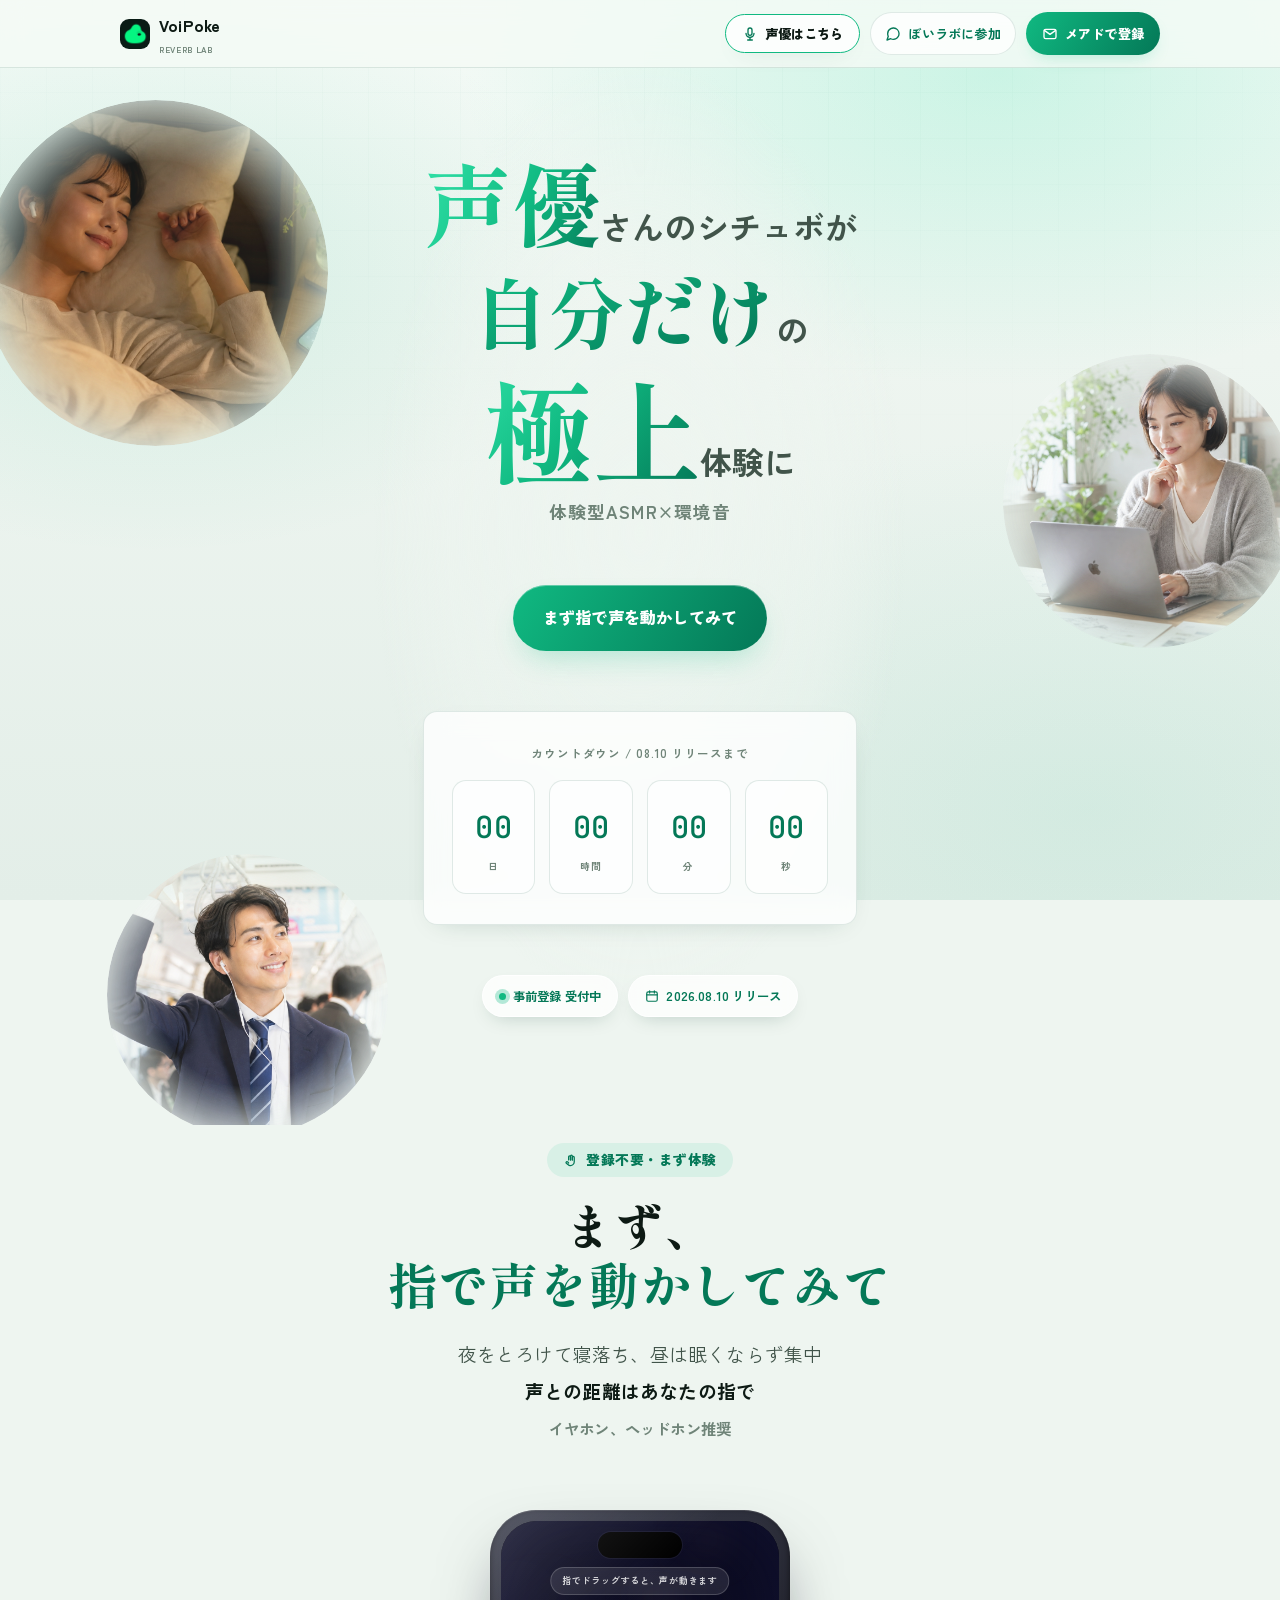
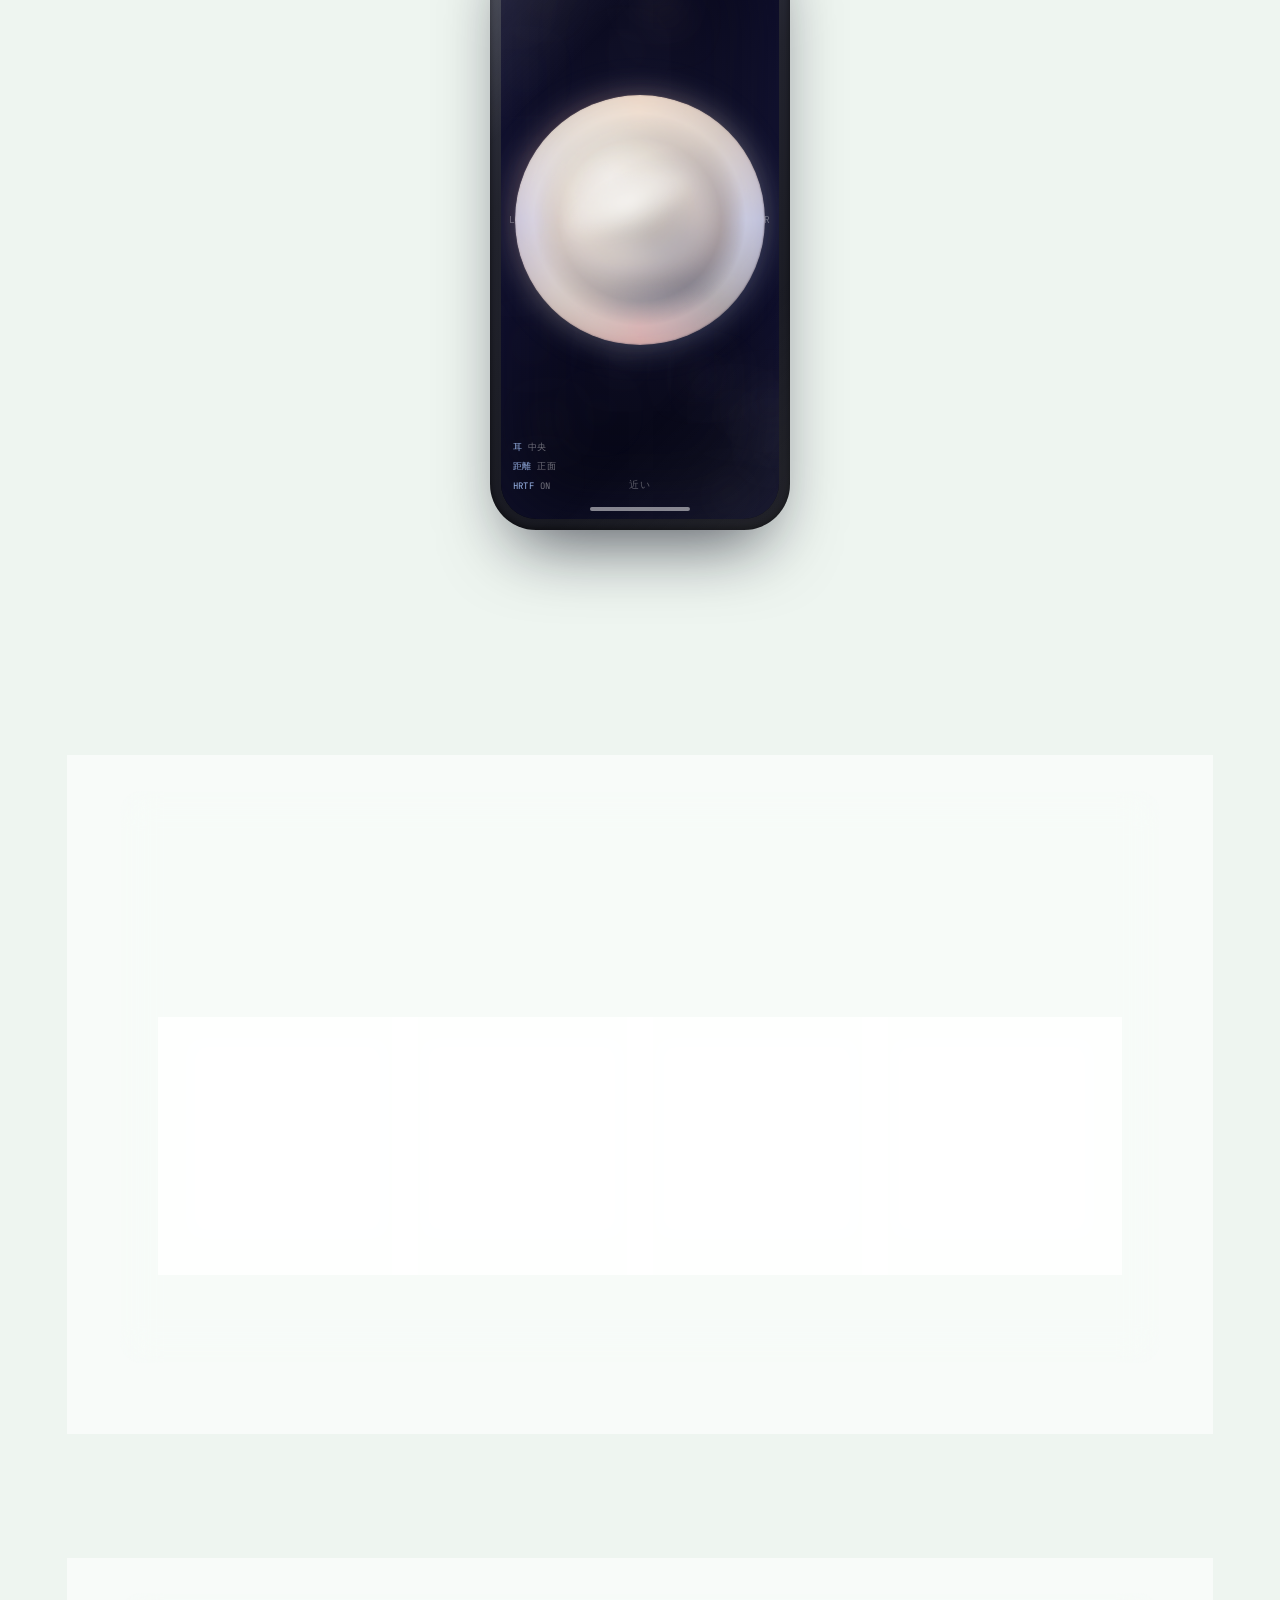
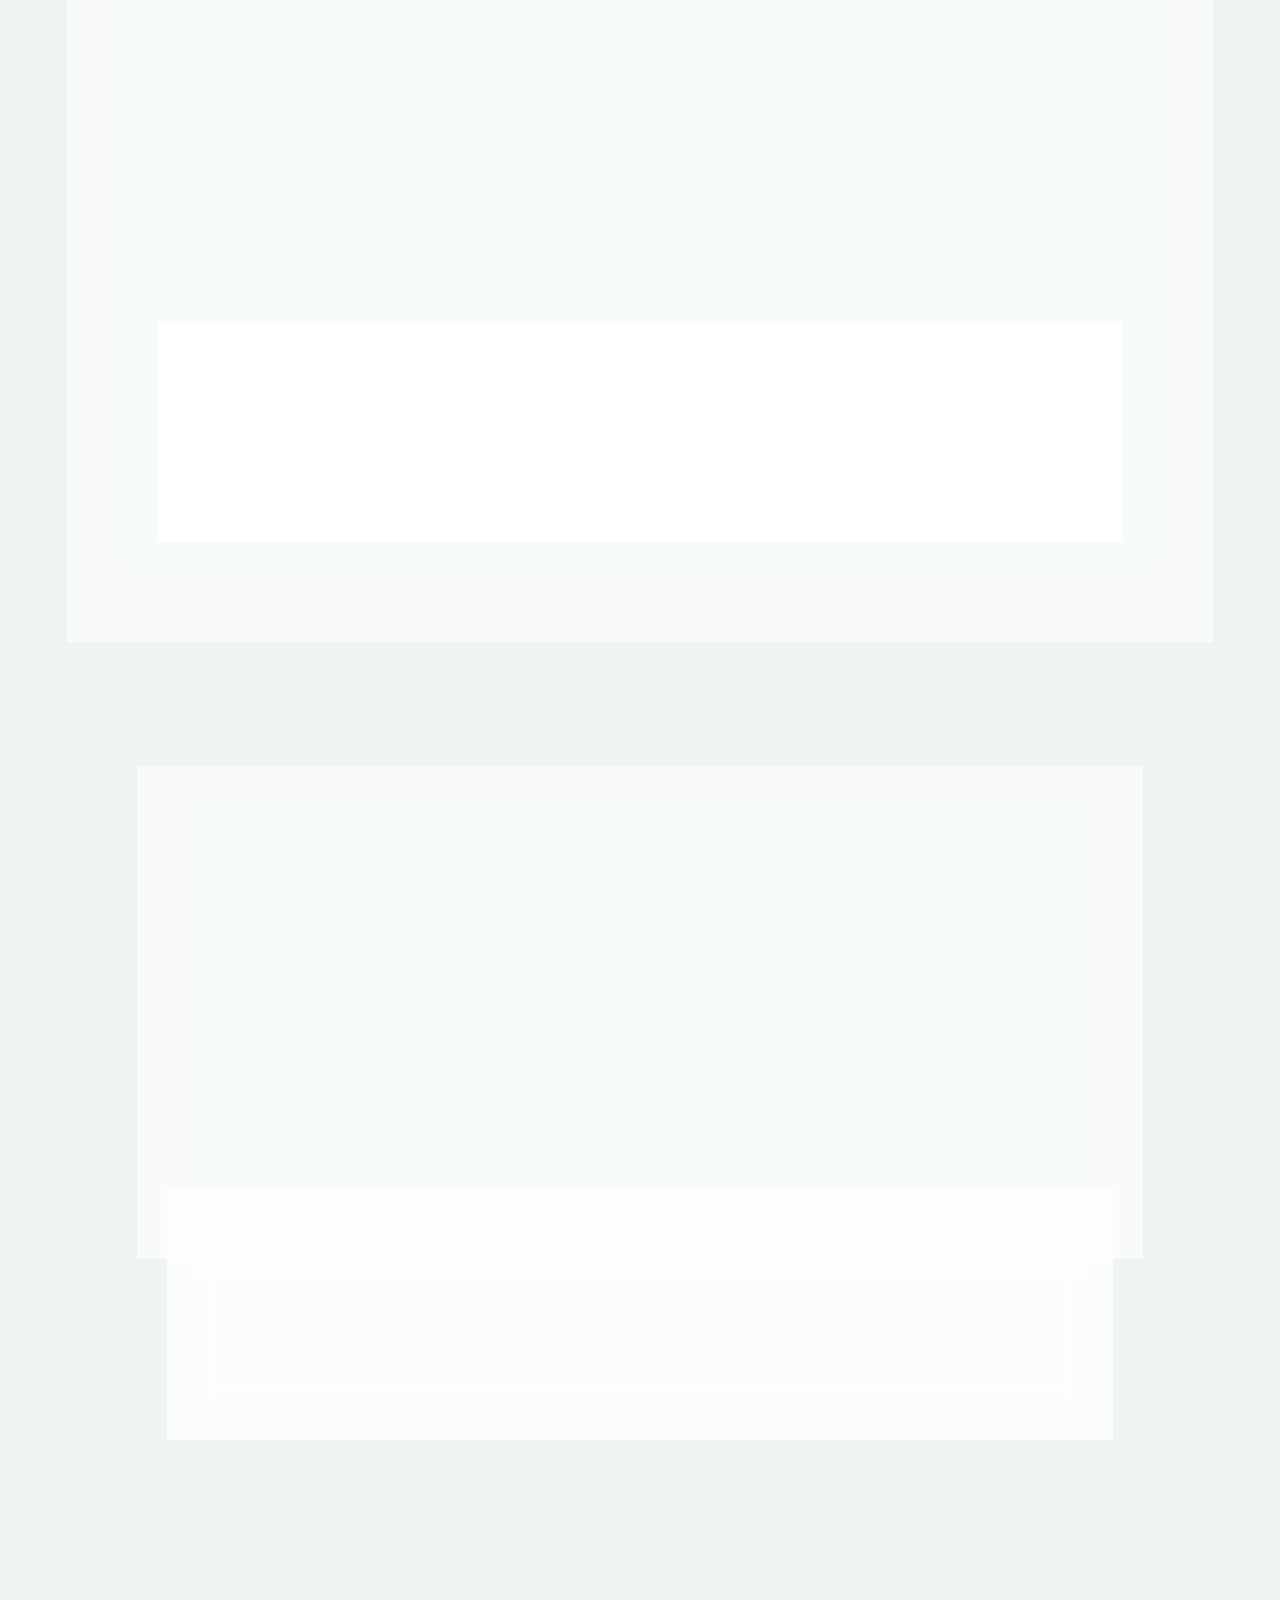
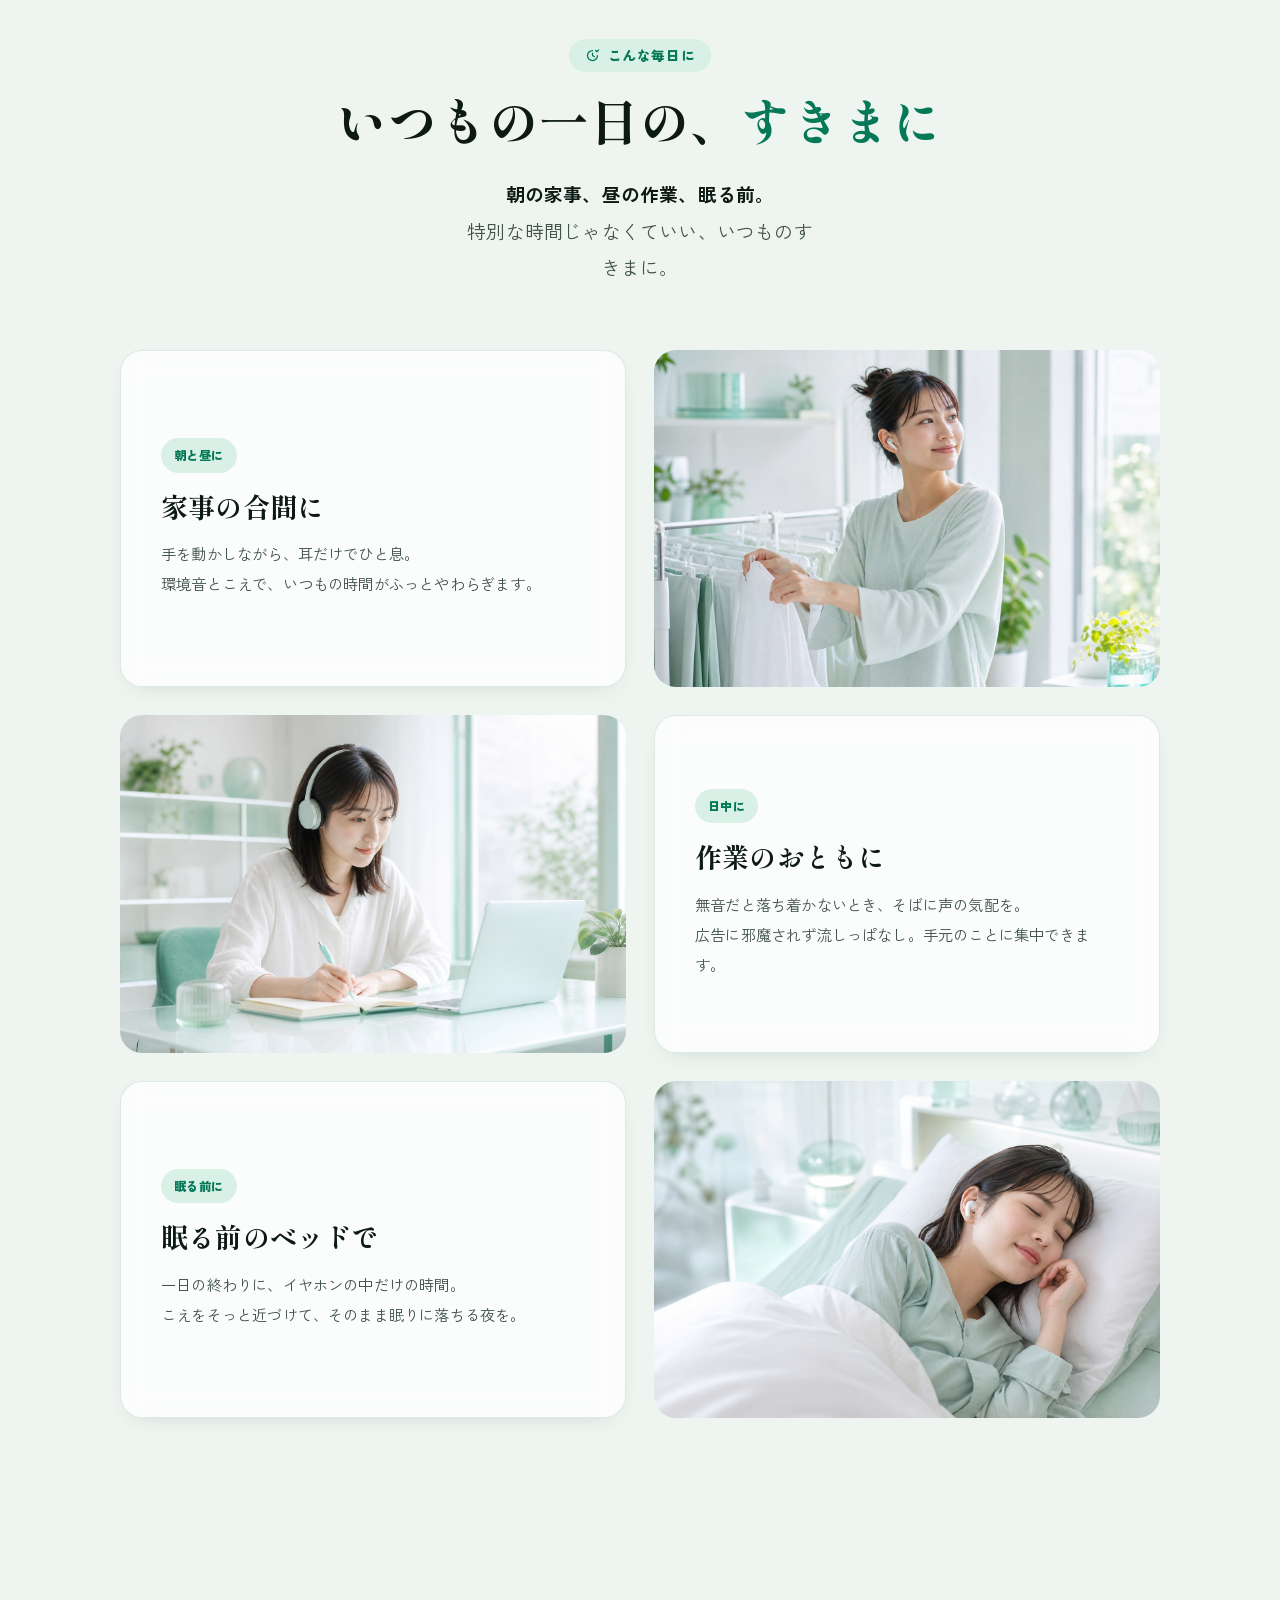
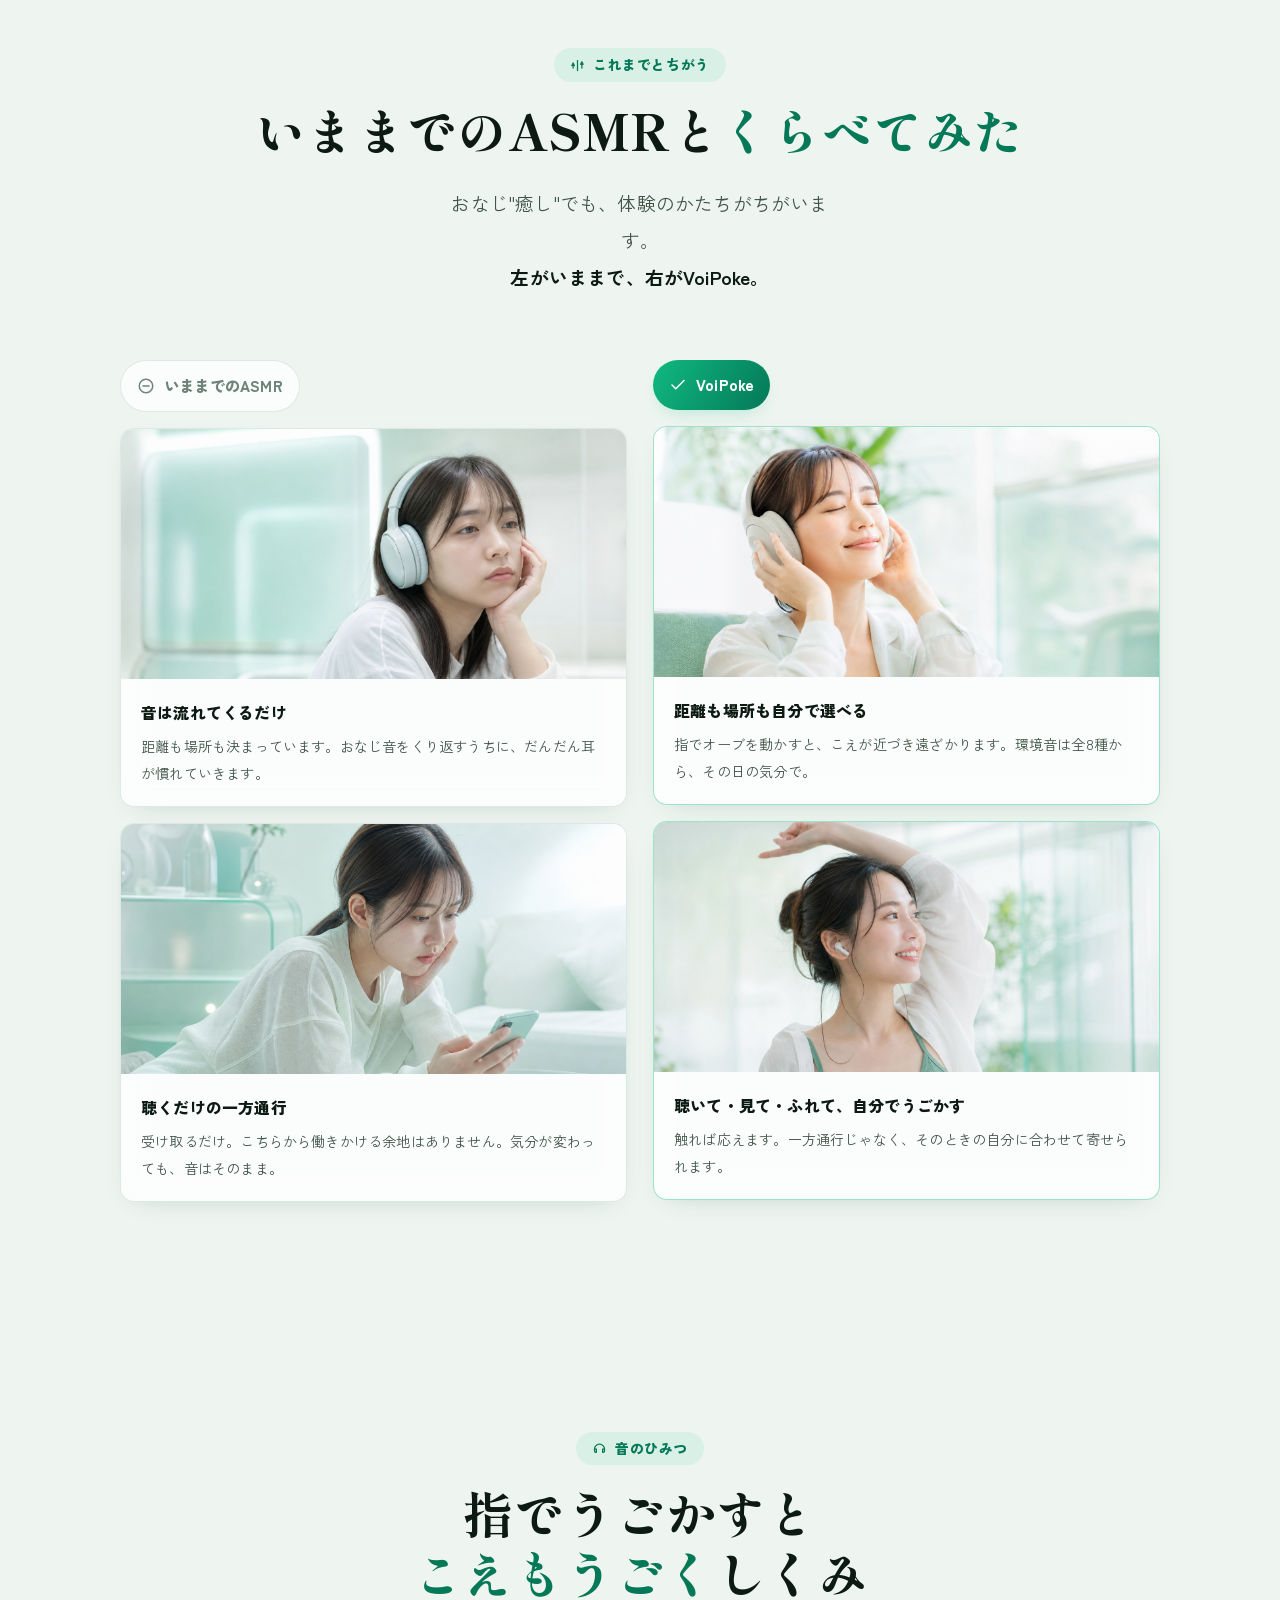
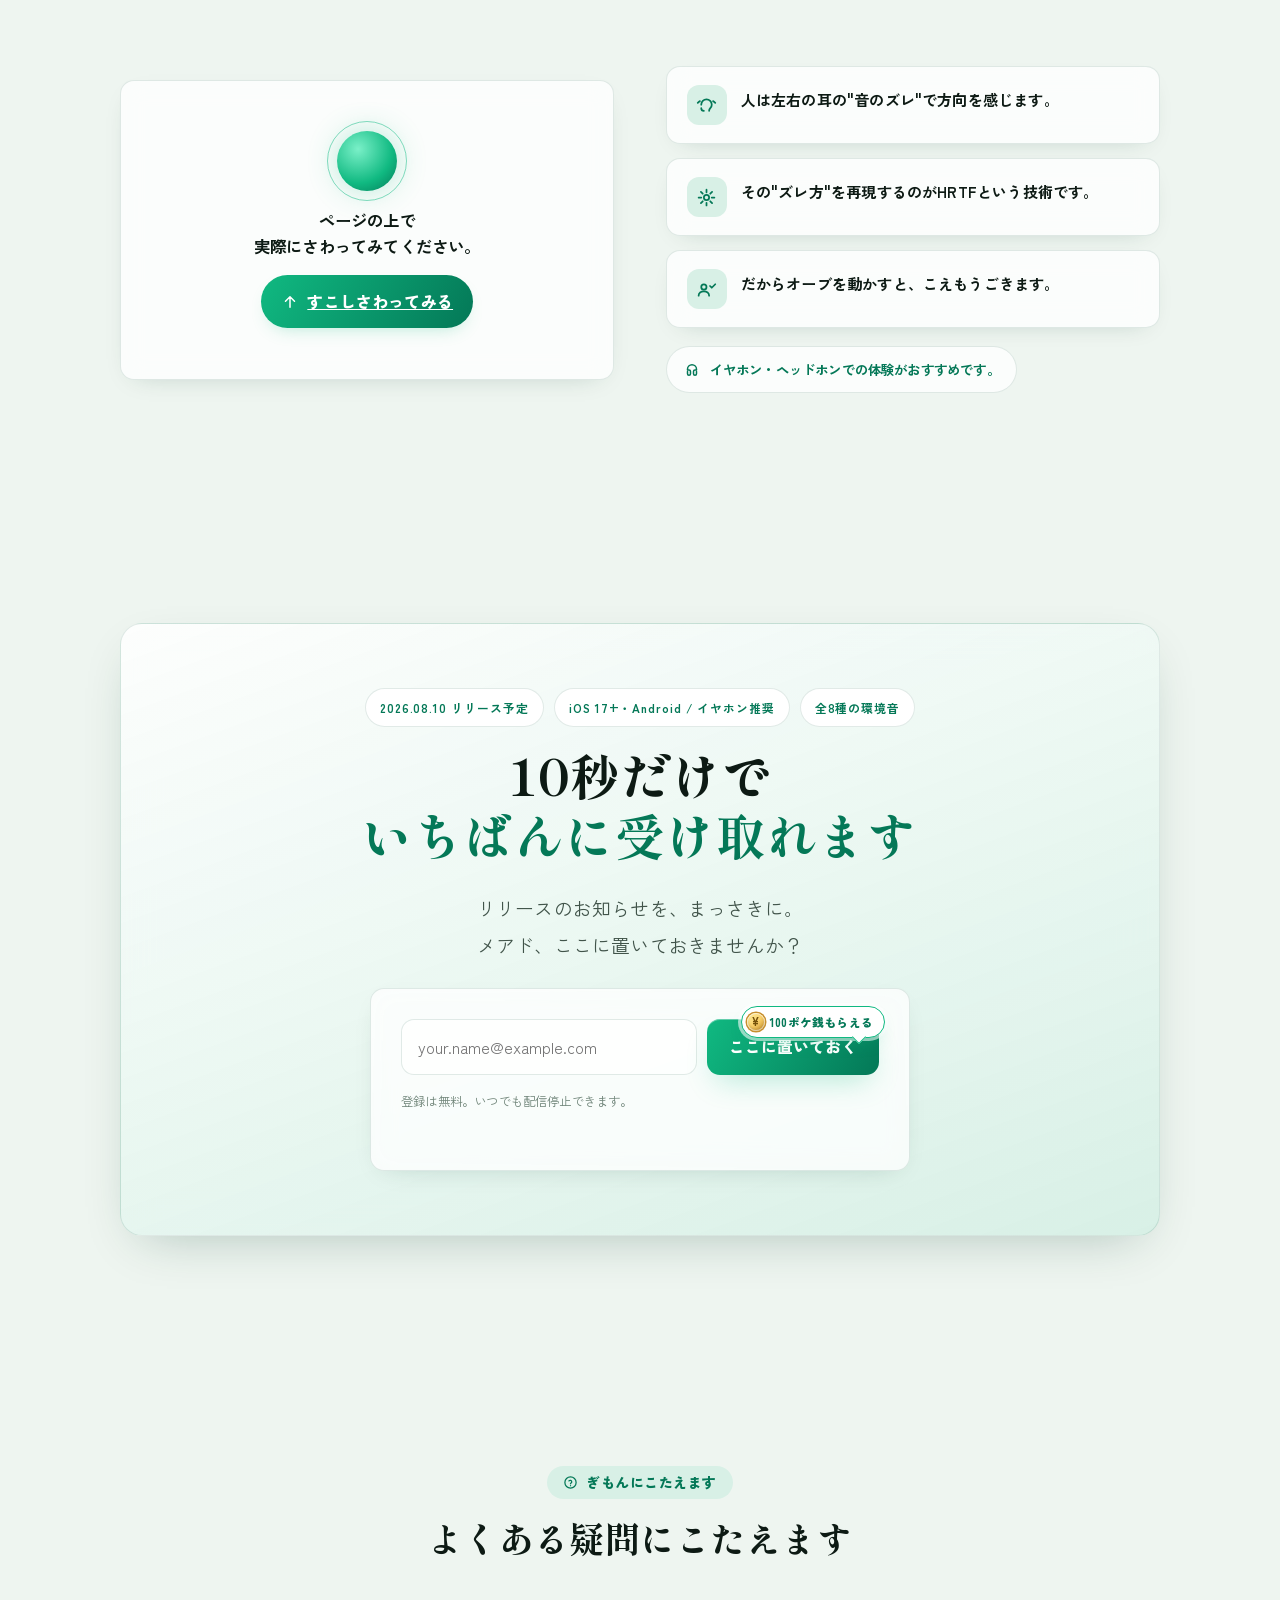
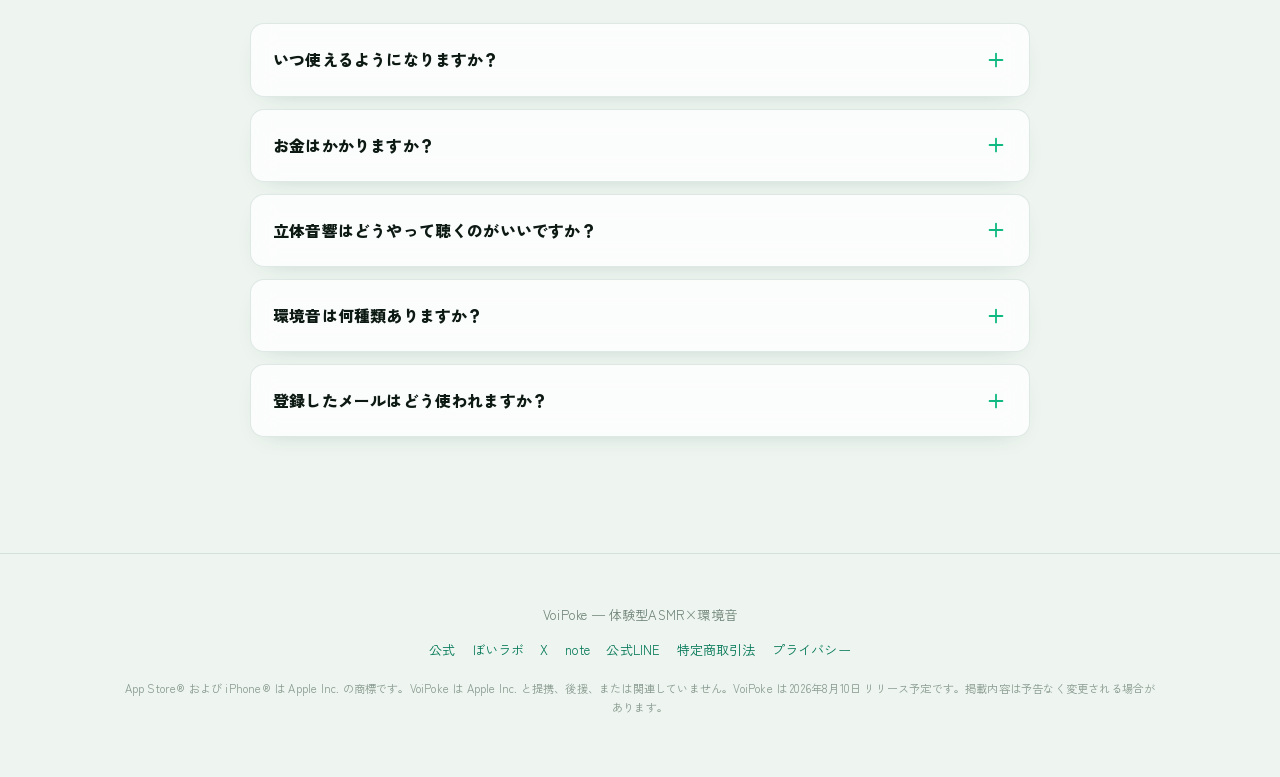
==== commit d8ca892a: "feat: 公式LINE友だち追加導線をフッターに追加 + Discord招待URLを正典に統一 - .ft-linksに「公式LINE」リンクを追加 - 表記ゆれのあったDiscord招待URL(d" ====
--- a/index.html
+++ b/index.html
@@ -3707,6 +3707,7 @@
         <a href="https://discord.gg/M9Za7XZgbF" data-discord-invite="footer" target="_blank" rel="noopener">ぼいラボ</a>
         <a href="https://x.com/Tachibanavoice" target="_blank" rel="noopener">X</a>
         <a href="https://note.com/Tachibanavoice" target="_blank" rel="noopener">note</a>
+        <a href="https://lin.ee/oWDL0sH" target="_blank" rel="noopener">公式LINE</a>
         <a href="/tokushoho/">特定商取引法</a>
         <a href="/privacy/">プライバシー</a>
       </div>
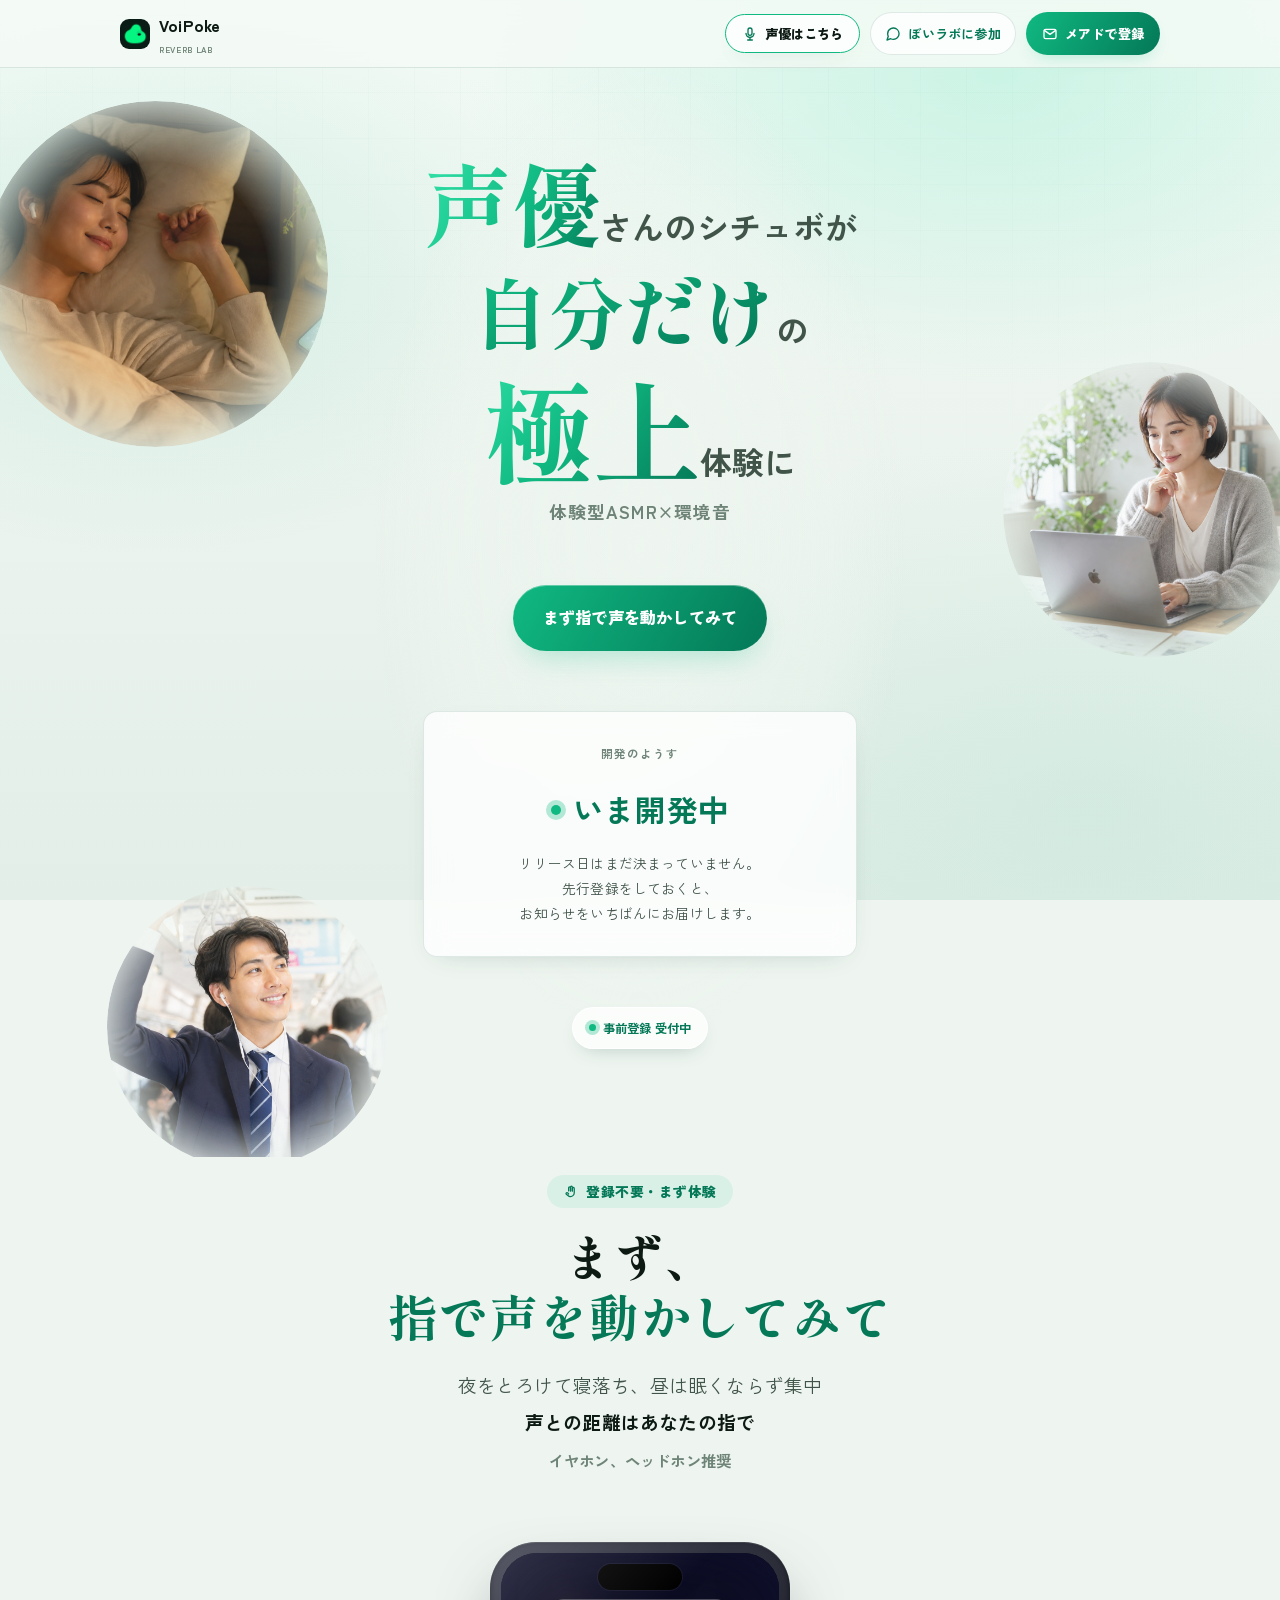
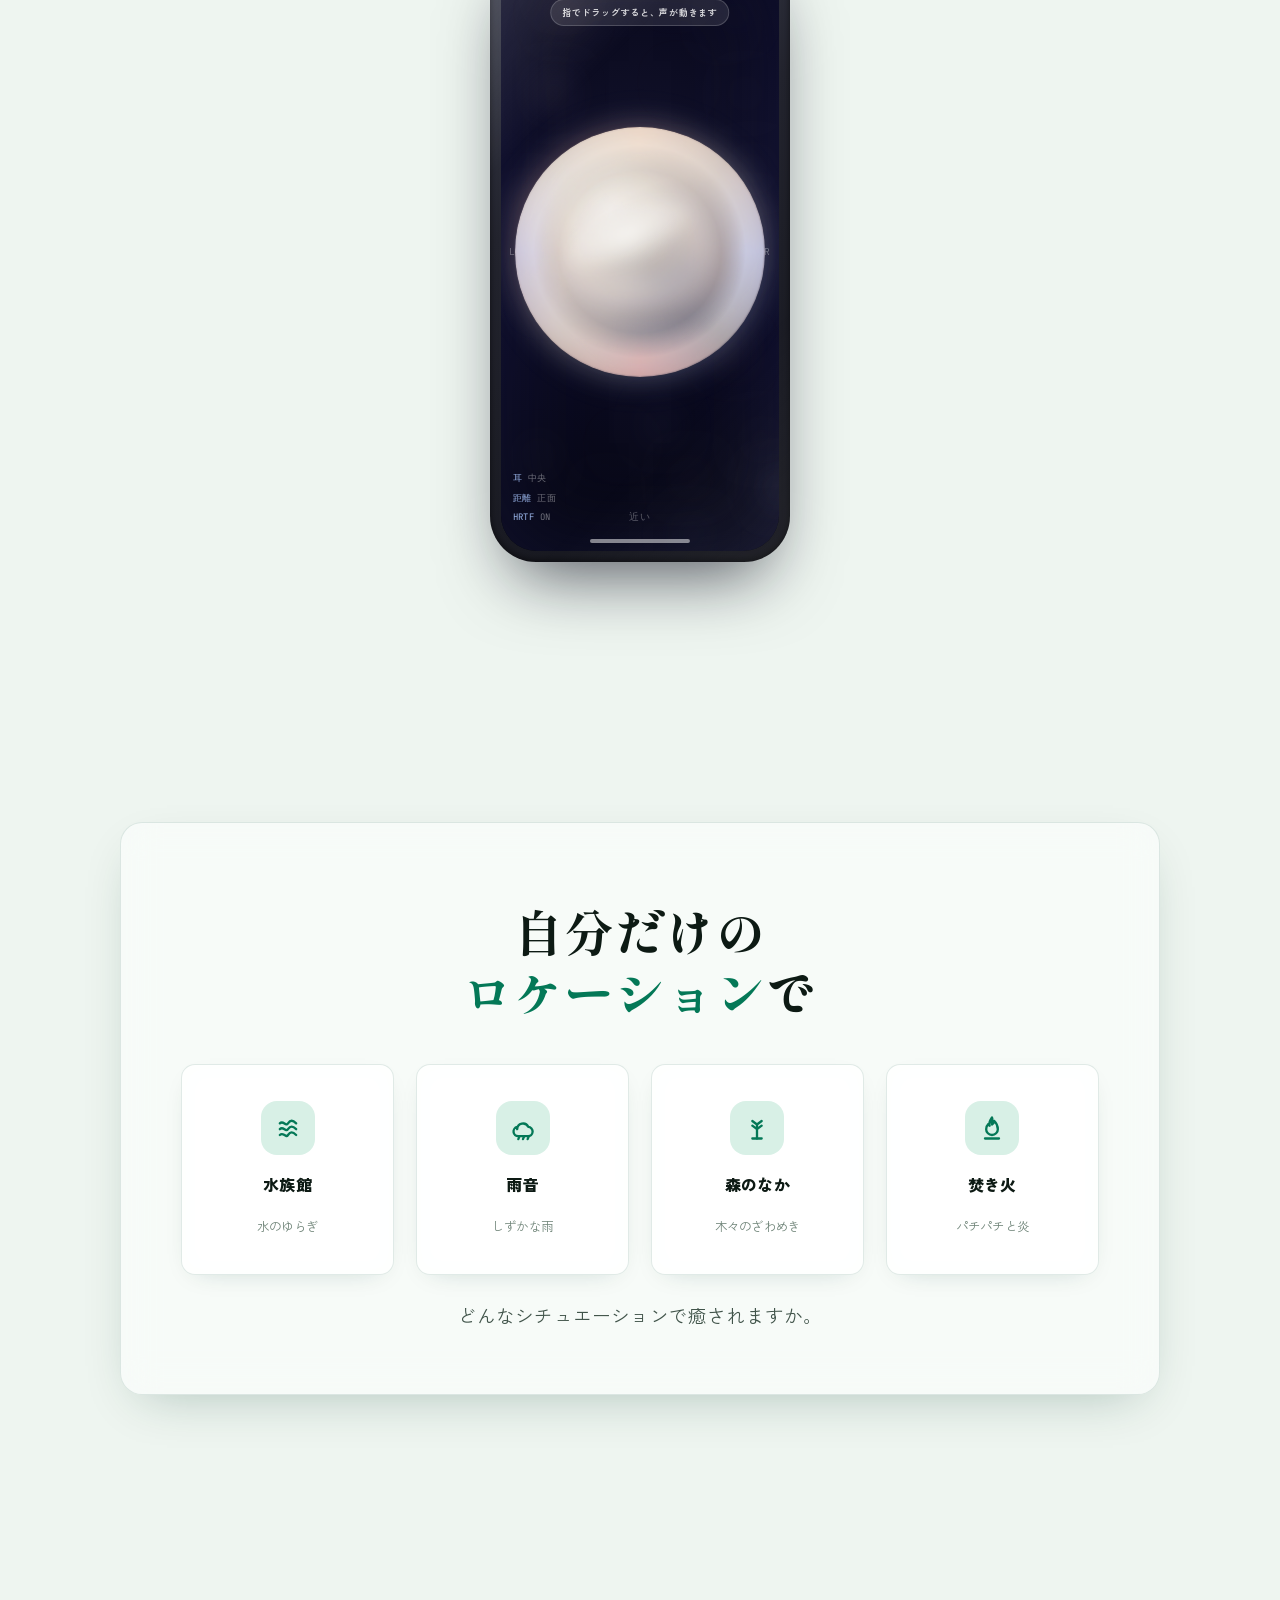
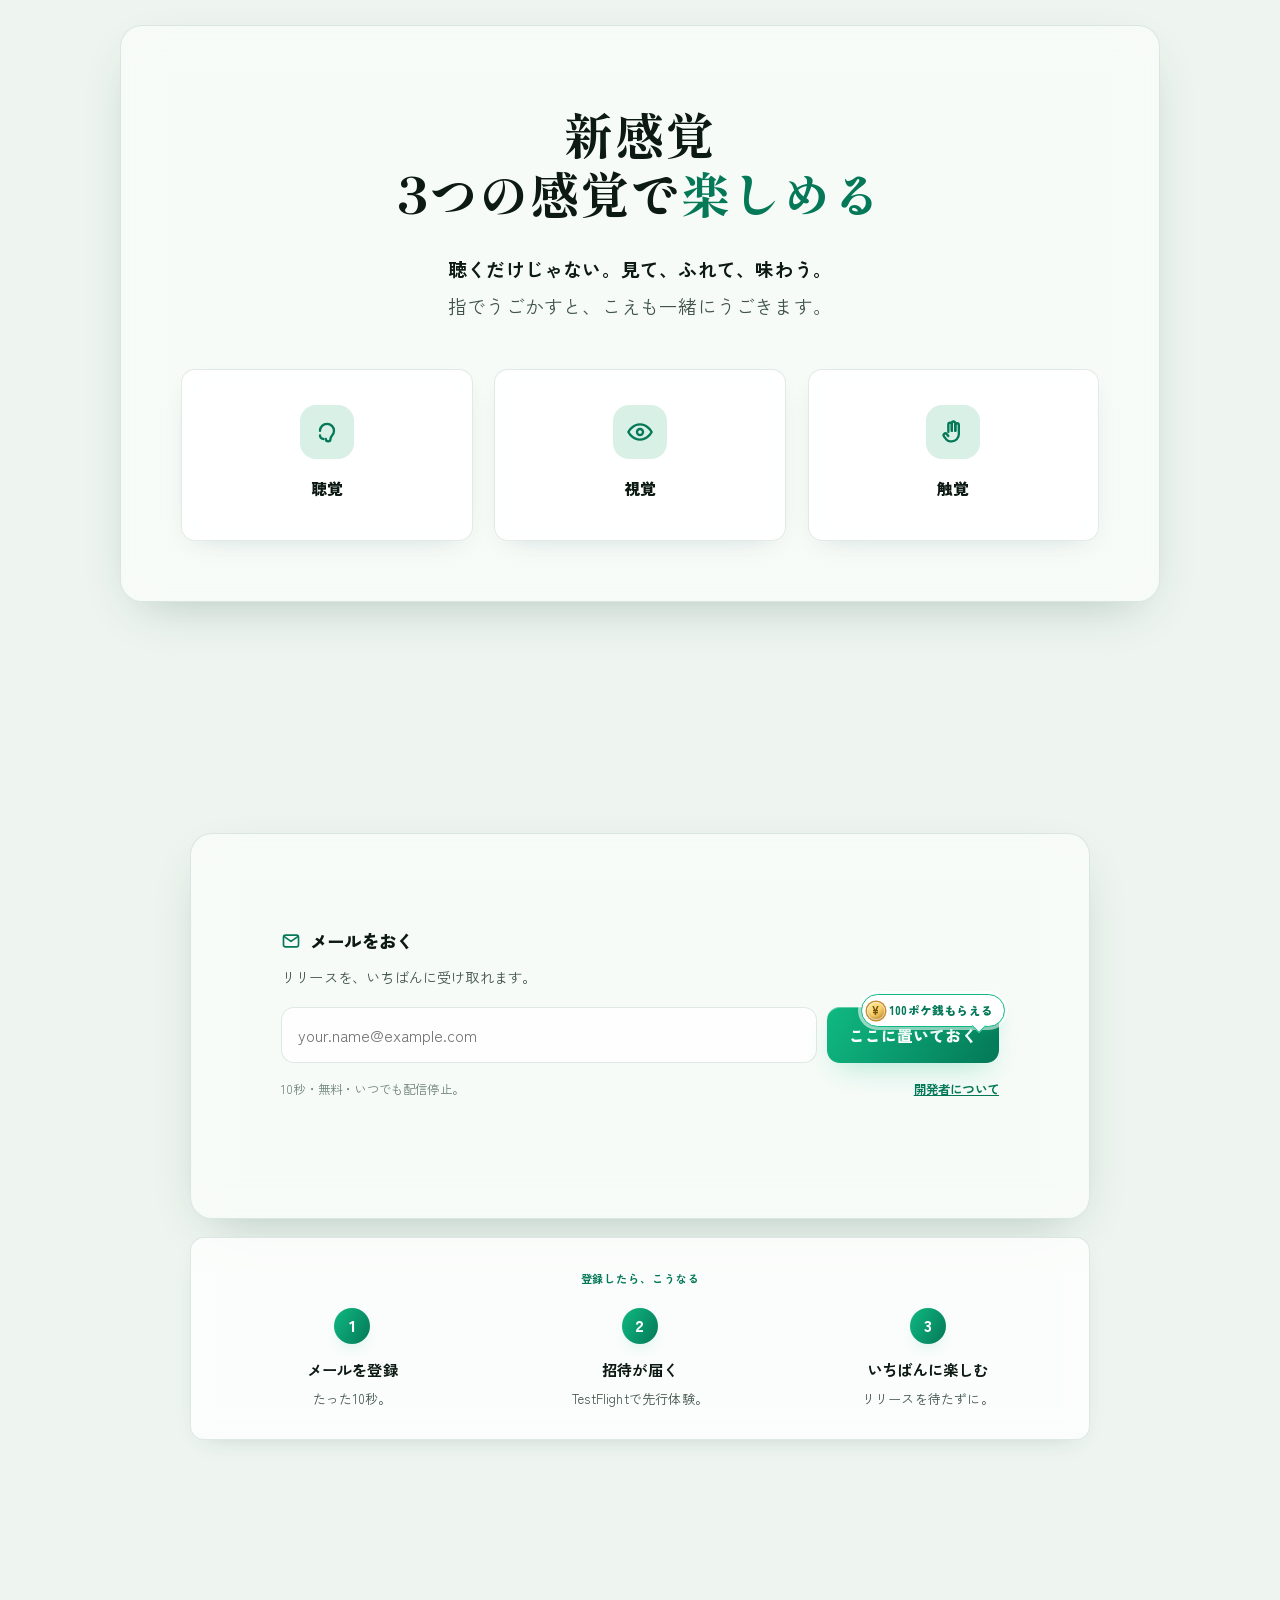
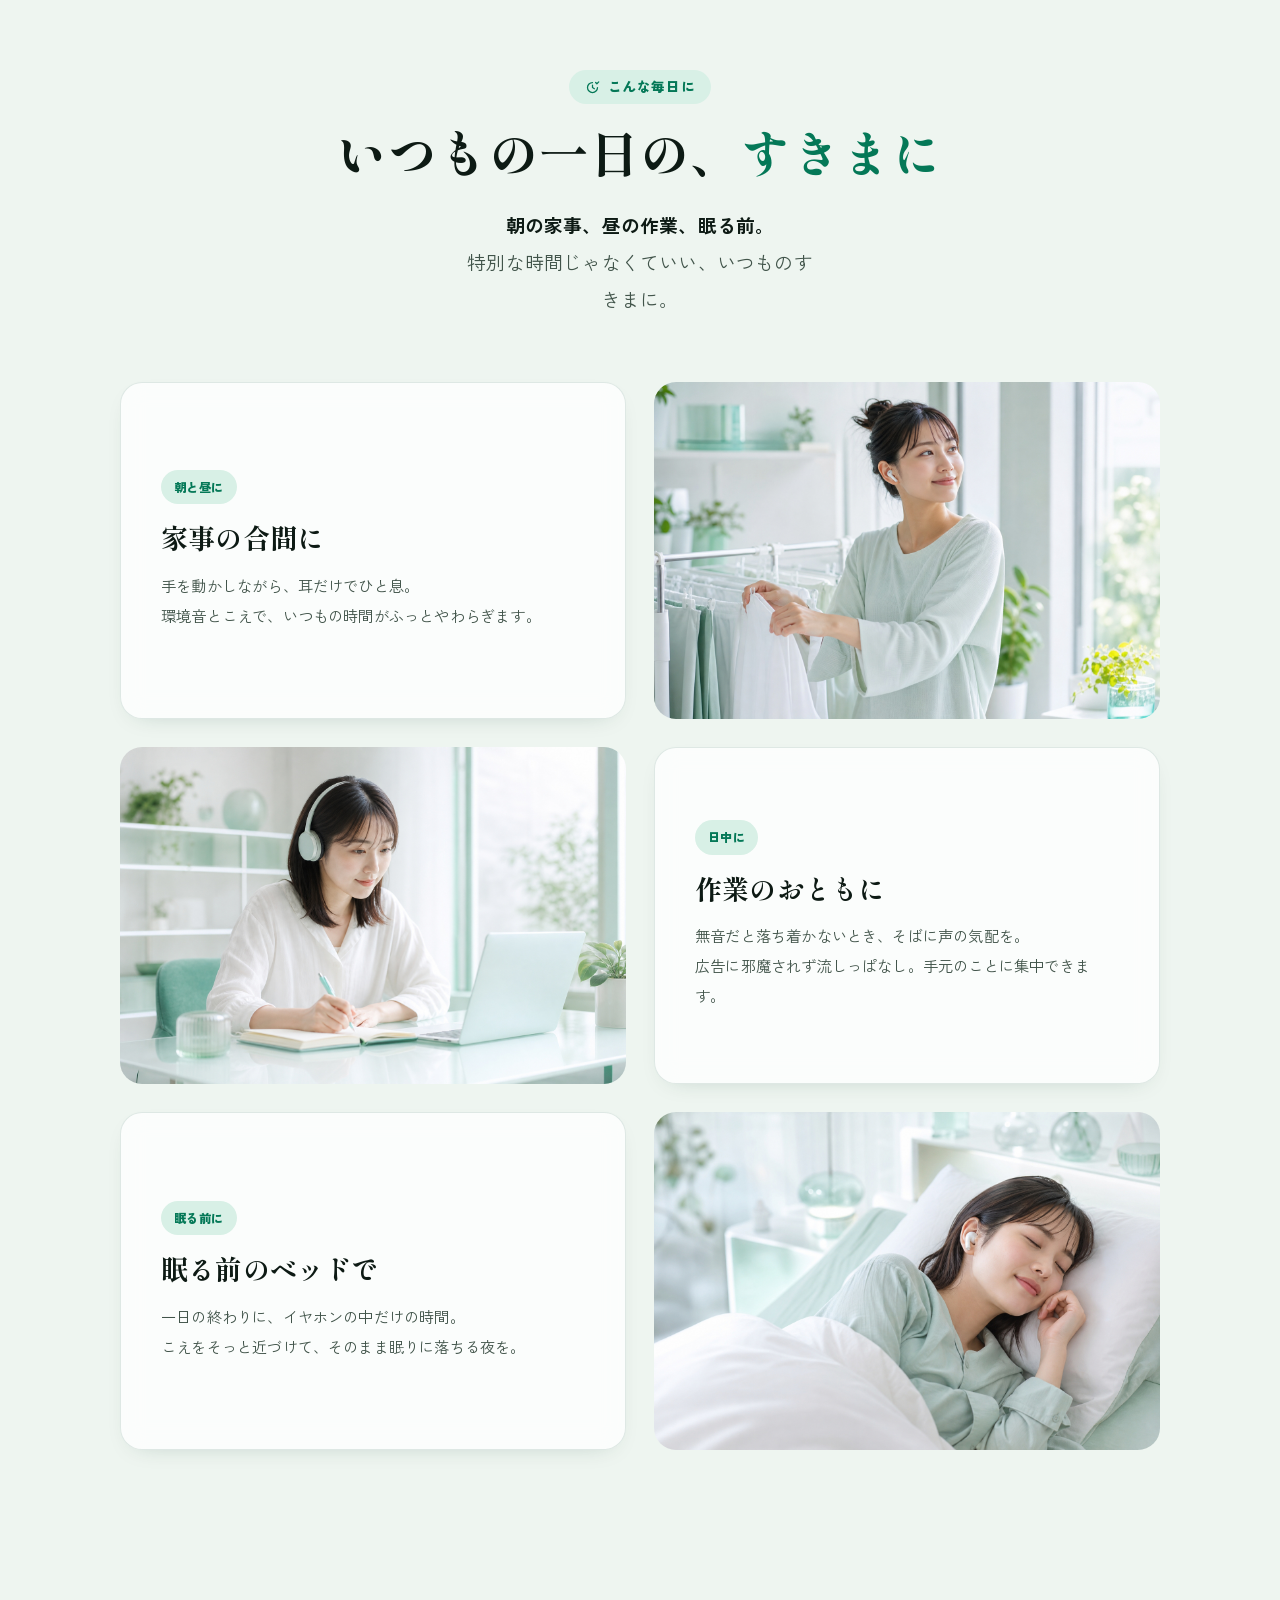
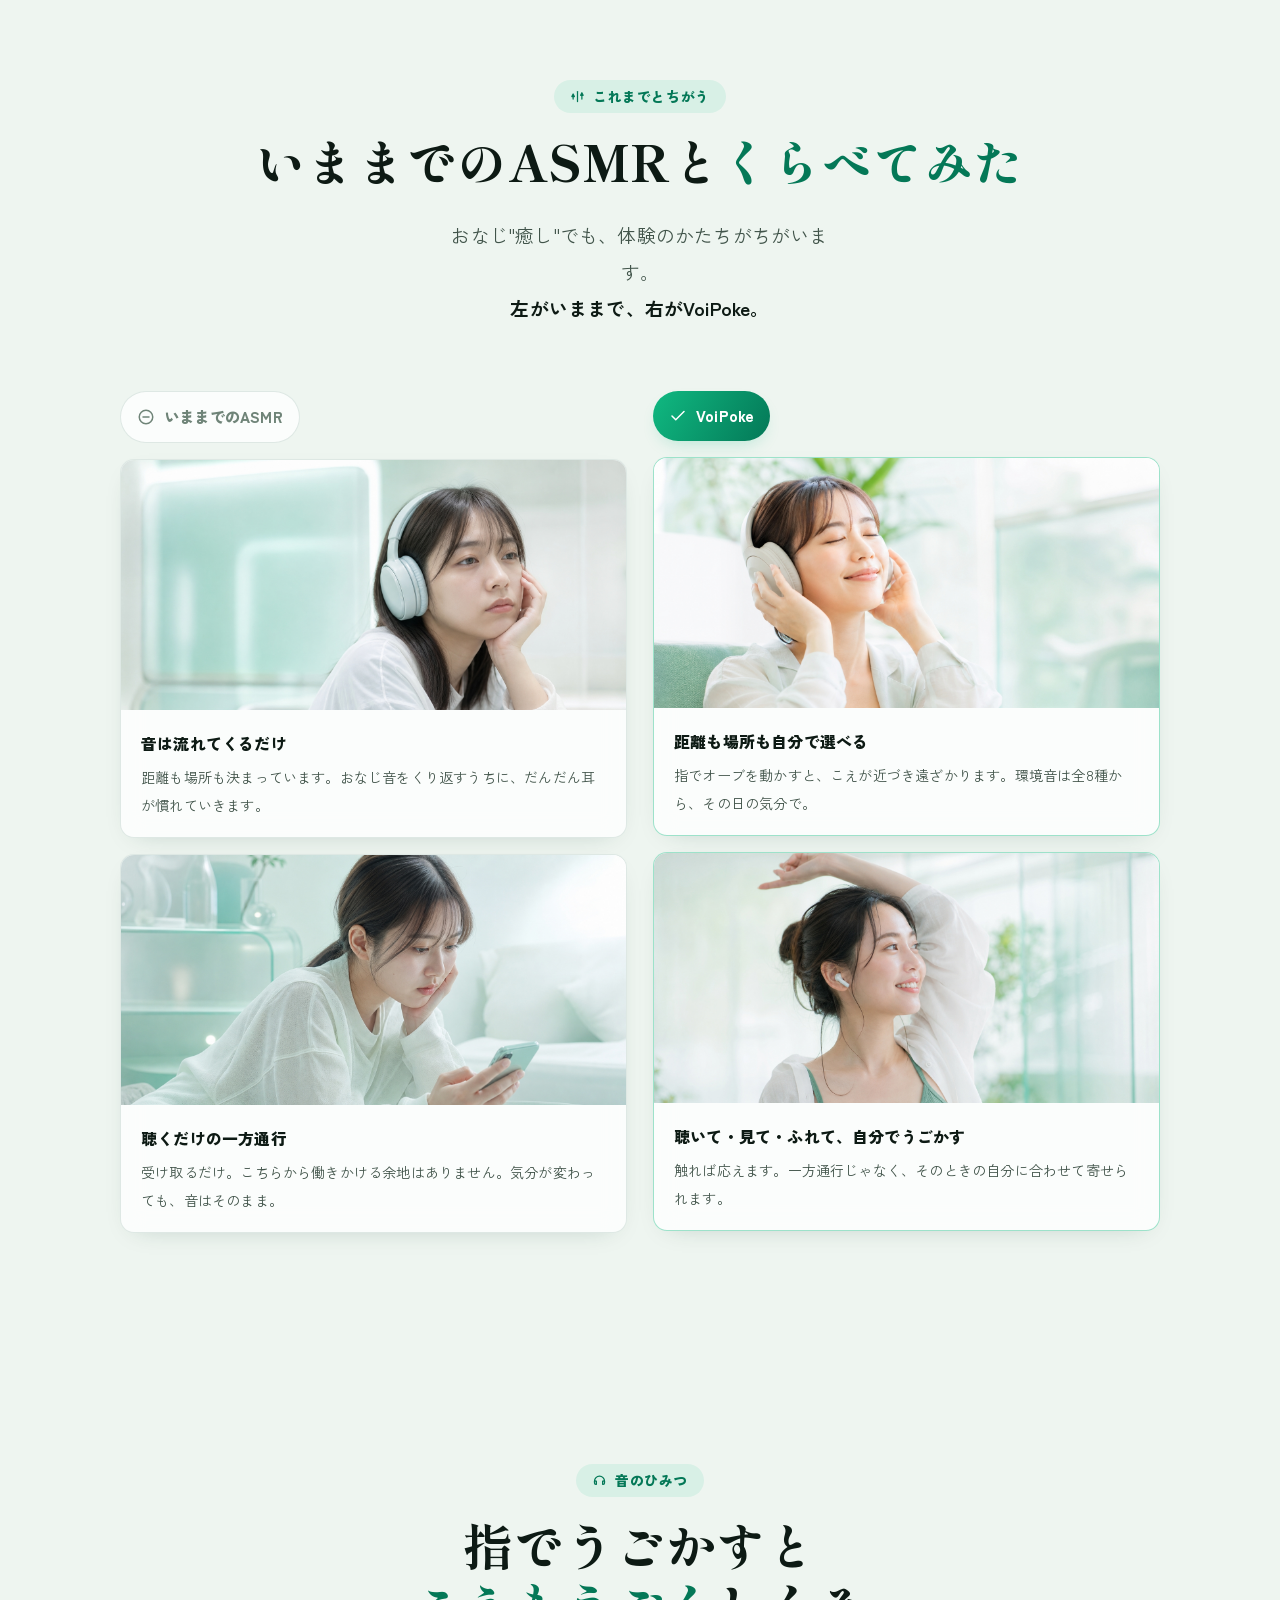
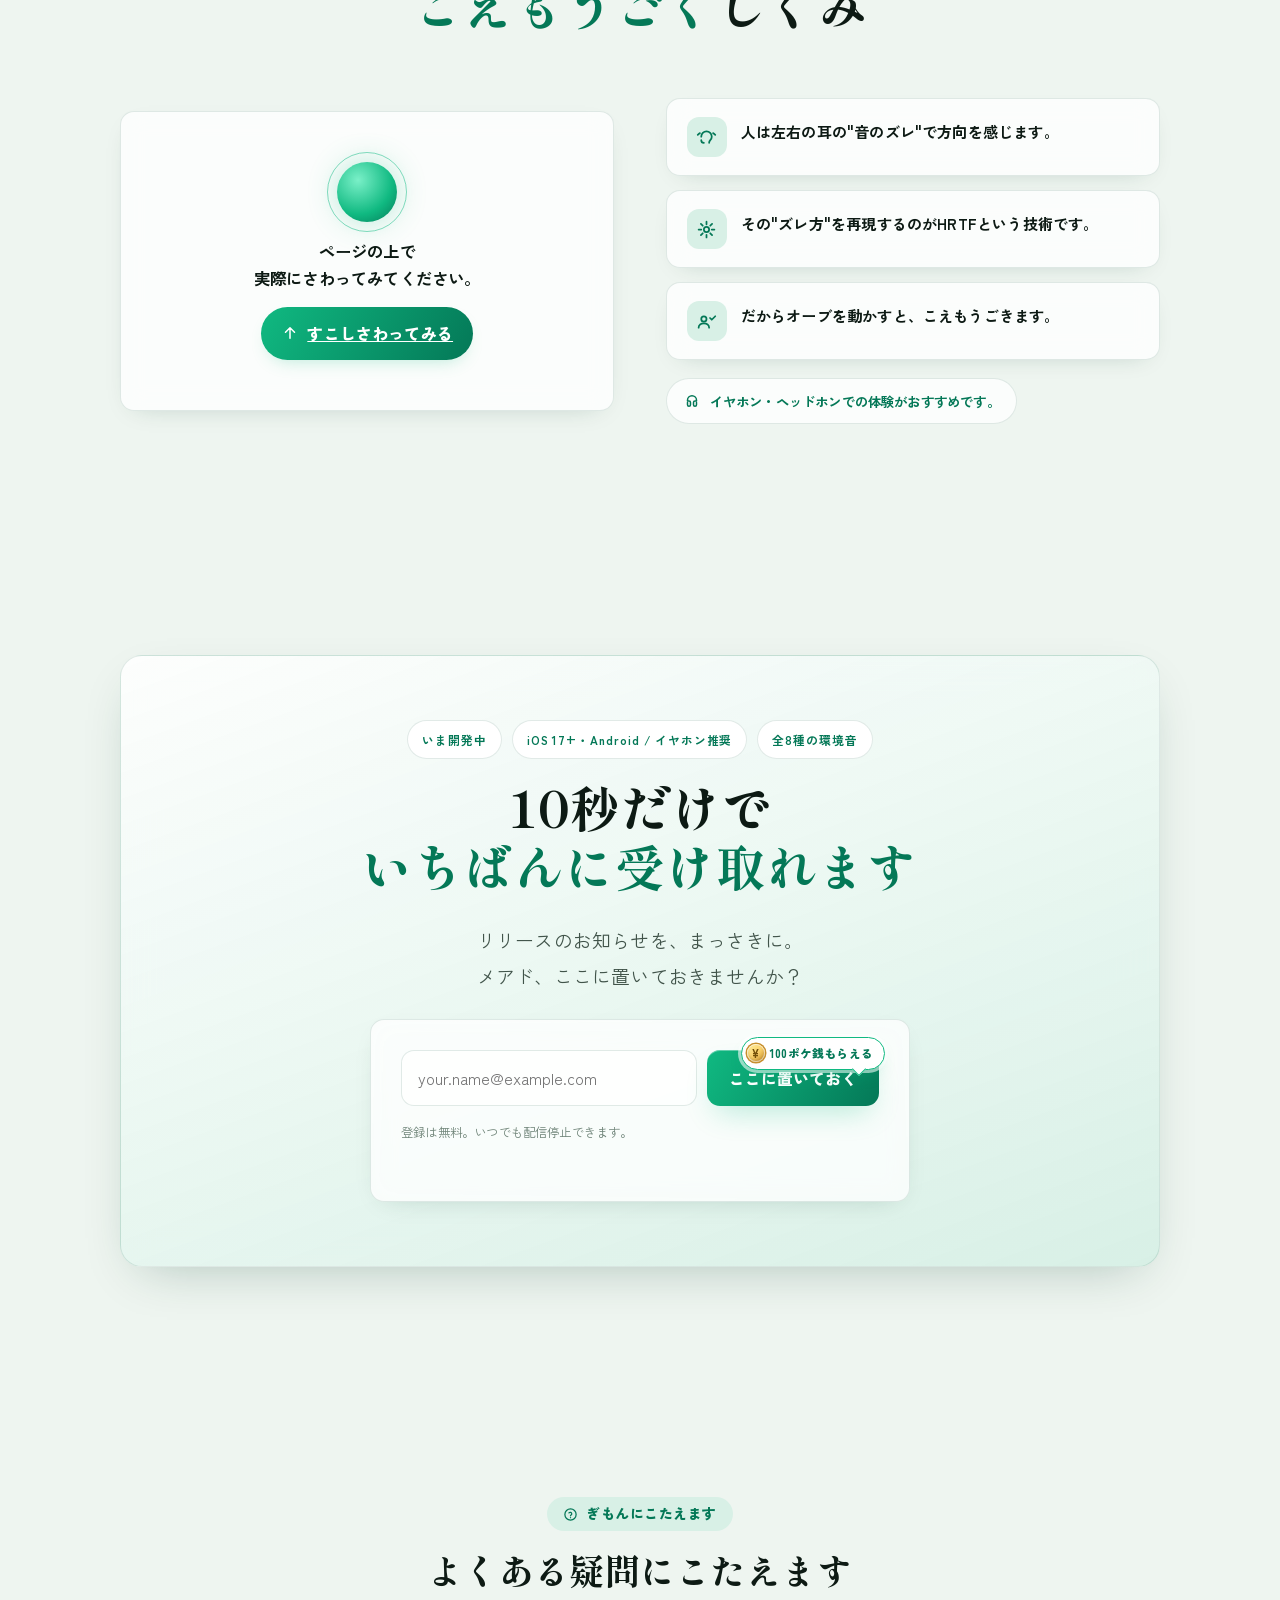
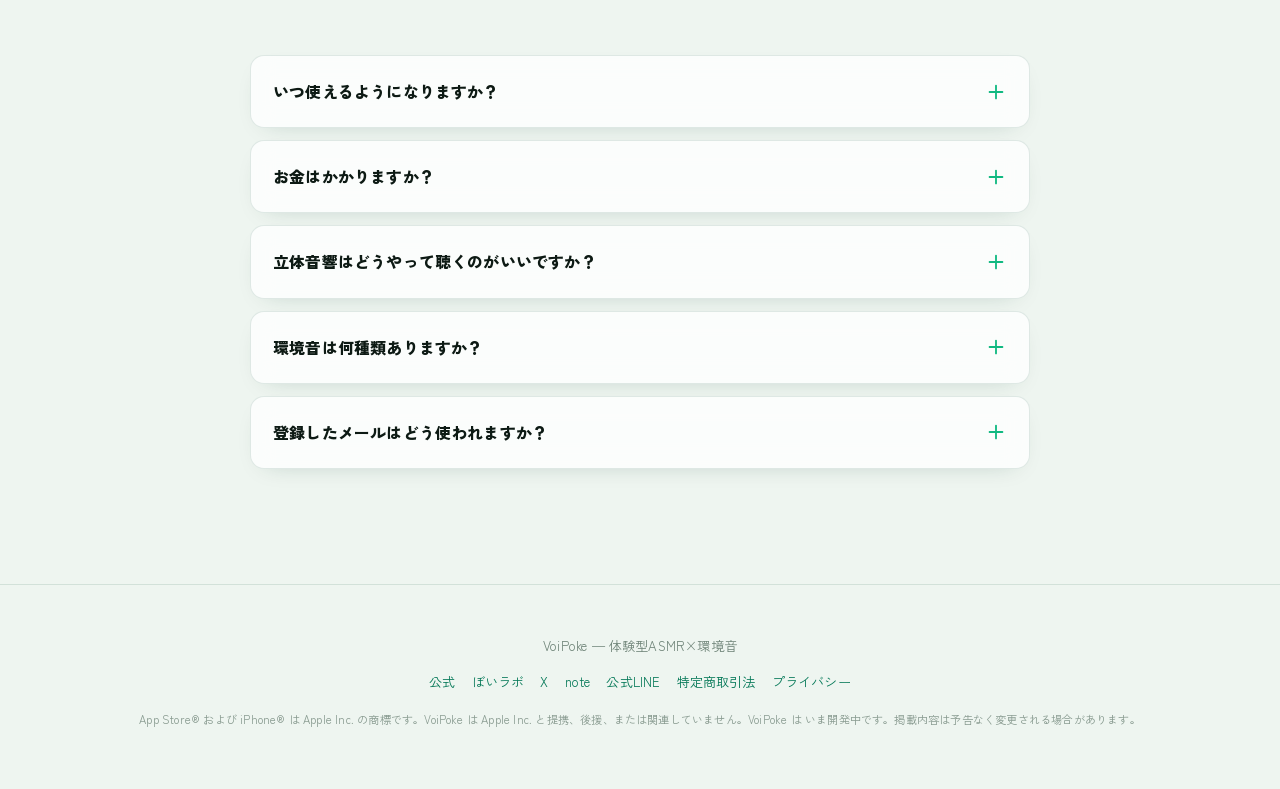
==== commit c6a4ef1b: "fix(lp): リリース日の表示を「いま開発中」に（8/10 の日付とカウントダウンを外す） Co-Authored-By: Claude Opus 5.5 <noreply@anthropic.c" ====
--- a/index.html
+++ b/index.html
@@ -6,7 +6,7 @@
   <meta name="viewport" content="width=device-width, initial-scale=1, viewport-fit=cover" />
   <title>VoiPoke ─ 声優さんのシチュボが、自分だけのモノになる極上体験</title>
   <meta name="description"
-    content="VoiPoke（ボイポケ）は、画面のオーブを指でドラッグするとこえが3D空間を泳ぐ体験型ASMR×環境音アプリ。水族館・雨音・森のなか・焚き火など全8種の環境音と重ねて、聴覚・視覚・触覚の3つで楽しめる。2026年8月10日 App Store / Google Play リリース予定。" />
+    content="VoiPoke（ボイポケ）は、画面のオーブを指でドラッグするとこえが3D空間を泳ぐ体験型ASMR×環境音アプリ。水族館・雨音・森のなか・焚き火など全8種の環境音と重ねて、聴覚・視覚・触覚の3つで楽しめる。いま開発中（App Store / Google Play）。" />
   <link rel="canonical" href="https://voipoke-lp.reverb-lab.com/" />
   <link rel="icon" type="image/png" sizes="32x32" href="/icon-32.png" />
   <link rel="icon" type="image/png" sizes="16x16" href="/icon-16.png" />
@@ -15,7 +15,7 @@
   <meta property="og:type" content="website" />
   <meta property="og:title" content="VoiPoke ─ 声優さんのシチュボが、自分だけのモノになる極上体験" />
   <meta property="og:description"
-    content="指でこえを動かす体験型ASMR×環境音アプリ。全8種の環境音と、聴覚・視覚・触覚の3つで楽しむ新感覚。2026.08.10 App Store / Google Play リリース予定。" />
+    content="指でこえを動かす体験型ASMR×環境音アプリ。全8種の環境音と、聴覚・視覚・触覚の3つで楽しむ新感覚。いま開発中（App Store / Google Play）。" />
   <meta property="og:url" content="https://voipoke-lp.reverb-lab.com/" />
   <meta property="og:site_name" content="VoiPoke" />
   <meta property="og:locale" content="ja_JP" />
@@ -26,7 +26,7 @@
   <meta name="twitter:card" content="summary_large_image" />
   <meta name="twitter:title" content="VoiPoke ─ 声優さんのシチュボが、自分だけのモノになる極上体験" />
   <meta name="twitter:description"
-    content="指でこえを動かす体験型ASMR×環境音アプリ。全8種の環境音と、聴覚・視覚・触覚で楽しむ新感覚。2026.08.10 App Store / Google Play リリース予定。" />
+    content="指でこえを動かす体験型ASMR×環境音アプリ。全8種の環境音と、聴覚・視覚・触覚で楽しむ新感覚。いま開発中（App Store / Google Play）。" />
   <meta name="twitter:image" content="https://voipoke-lp.reverb-lab.com/og.jpg" />
   <meta name="theme-color" content="#eef5f0" />
   <link rel="preconnect" href="https://fonts.googleapis.com" />
@@ -38,7 +38,7 @@
 {
   "@context": "https://schema.org",
   "@graph": [
-    { "@type": "SoftwareApplication", "@id": "https://voipoke-lp.reverb-lab.com/#voipoke", "name": "VoiPoke", "alternateName": ["ボイポケ", "ぼいポケ"], "description": "VoiPoke（ボイポケ）は、画面のオーブを指でドラッグするとこえが3D空間を泳ぐ体験型ASMR×環境音アプリ。", "applicationCategory": "MultimediaApplication", "operatingSystem": "iOS 17+, Android", "offers": { "@type": "Offer", "price": "0", "priceCurrency": "JPY", "availability": "https://schema.org/PreOrder", "validFrom": "2026-08-10" }, "datePublished": "2026-08-10", "image": "https://voipoke-lp.reverb-lab.com/icon-1024.png", "url": "https://voipoke-lp.reverb-lab.com/", "keywords": "体験型ASMR, 立体音響, シチュエーションボイス, 環境音, 3Dオーディオ, HRTF, バイノーラル", "creator": { "@id": "https://voipoke-lp.reverb-lab.com/#tachibana" } },
+    { "@type": "SoftwareApplication", "@id": "https://voipoke-lp.reverb-lab.com/#voipoke", "name": "VoiPoke", "alternateName": ["ボイポケ", "ぼいポケ"], "description": "VoiPoke（ボイポケ）は、画面のオーブを指でドラッグするとこえが3D空間を泳ぐ体験型ASMR×環境音アプリ。", "applicationCategory": "MultimediaApplication", "operatingSystem": "iOS 17+, Android", "offers": { "@type": "Offer", "price": "0", "priceCurrency": "JPY", "availability": "https://schema.org/PreOrder" }, "image": "https://voipoke-lp.reverb-lab.com/icon-1024.png", "url": "https://voipoke-lp.reverb-lab.com/", "keywords": "体験型ASMR, 立体音響, シチュエーションボイス, 環境音, 3Dオーディオ, HRTF, バイノーラル", "creator": { "@id": "https://voipoke-lp.reverb-lab.com/#tachibana" } },
     { "@type": "Person", "@id": "https://voipoke-lp.reverb-lab.com/#tachibana", "name": "たちばな", "alternateName": "Tachibanavoice", "jobTitle": "声優 / 個人開発者", "url": "https://note.com/Tachibanavoice", "sameAs": ["https://x.com/Tachibanavoice", "https://note.com/Tachibanavoice", "https://discord.gg/M9Za7XZgbF"] },
     { "@type": "Organization", "@id": "https://voipoke-lp.reverb-lab.com/#reverblab", "name": "Reverb Lab", "url": "https://voipoke-lp.reverb-lab.com/", "logo": "https://voipoke-lp.reverb-lab.com/icon-512.png", "founder": { "@id": "https://voipoke-lp.reverb-lab.com/#tachibana" } }
   ]
@@ -48,7 +48,7 @@
     /* =========================================================
    VoiPoke LP v3 — White-Green Glassmorphism / Near-Future
    設計: frontend-design / 需要側(リスナー)主面・声優向けトグル併存
-   未発売(2026-08-10予定)前提・捏造ゼロ・需要面に供給語を混ぜない
+   未発売(いま開発中)前提・捏造ゼロ・需要面に供給語を混ぜない
    ========================================================= */
     :root {
       --paper: #eef5f0;
@@ -1270,33 +1270,33 @@
       margin-bottom: 16px
     }
 
-    .cd-grid {
+    .dev-status {
       display: flex;
-      gap: clamp(8px, 1.3vw, 14px)
-    }
-
-    .cd-cell {
-      flex: 1;
-      text-align: center;
-      background: rgba(255, 255, 255, .6);
-      border: 1px solid var(--glass-line);
-      border-radius: 14px;
-      padding: 17px 6px
-    }
-
-    .cd-cell .num {
-      font-family: var(--font-mono);
-      font-size: clamp(1.3rem, 4vw, 1.9rem);
-      font-weight: 500;
-      color: var(--mint-deep)
-    }
-
-    .cd-cell .lbl {
+      align-items: center;
+      justify-content: center;
+      gap: 12px;
       font-family: var(--font-body);
       font-weight: 700;
-      font-size: .6rem;
-      letter-spacing: .08em;
-      color: var(--ink-faint)
+      font-size: clamp(1.35rem, 4.2vw, 1.9rem);
+      letter-spacing: .04em;
+      color: var(--mint-deep)
+    }
+
+    .dev-dot {
+      flex: none;
+      width: 10px;
+      height: 10px;
+      border-radius: 50%;
+      background: var(--mint);
+      box-shadow: 0 0 0 5px var(--glow);
+      animation: pulse 2.4s var(--ease) infinite
+    }
+
+    .dev-note {
+      margin-top: 12px;
+      font-size: .86rem;
+      line-height: 1.8;
+      color: var(--ink-soft, var(--ink-faint))
     }
 
     /* ============ セクションカード：ロケーション / 五感 ============ */
@@ -2739,10 +2739,6 @@
 
       .aud-badge .lbl-sm {
         display: inline
-      }
-
-      .cd-grid {
-        gap: 7px
       }
 
       .hero h1 {
@@ -2900,33 +2896,12 @@
           <!-- 圧の少ない言い回し（断定でなく案内）。命令形ではなく意思確認形CTAを維持 -->
 
           <div class="countdown glass-soft">
-            <div class="cd-label">カウントダウン / 08.10 リリースまで</div>
-            <div class="cd-grid">
-              <div class="cd-cell">
-                <div class="num" id="cd-days">--</div>
-                <div class="lbl">日</div>
-              </div>
-              <div class="cd-cell">
-                <div class="num" id="cd-hours">--</div>
-                <div class="lbl">時間</div>
-              </div>
-              <div class="cd-cell">
-                <div class="num" id="cd-mins">--</div>
-                <div class="lbl">分</div>
-              </div>
-              <div class="cd-cell">
-                <div class="num" id="cd-secs">--</div>
-                <div class="lbl">秒</div>
-              </div>
-            </div>
+            <div class="cd-label">開発のようす</div>
+            <div class="dev-status"><span class="dev-dot"></span>いま開発中</div>
+            <p class="dev-note">リリース日はまだ決まっていません。<br>先行登録をしておくと、<br>お知らせをいちばんにお届けします。</p>
           </div>
           <div class="pre pre-below">
             <span class="pill pill-soft"><span class="dot"></span>事前登録 受付中</span>
-            <span class="pill pill-soft"><svg viewBox="0 0 24 24" fill="none" stroke="currentColor" stroke-width="2"
-                stroke-linecap="round" stroke-linejoin="round">
-                <rect x="3" y="5" width="18" height="16" rx="2.5" />
-                <path d="M16 3v4M8 3v4M3 10h18" />
-              </svg>2026.08.10 リリース</span>
           </div>
         </div>
       </div>
@@ -3016,7 +2991,7 @@
                     stroke-linejoin="round">
                     <path d="M12 3l2.4 5 5.6.6-4.2 3.8L17 18l-5-2.7L7 18l1.2-5.6L4 8.6 9.6 8z" />
                   </svg>
-                  いま動かしたこの声を、<br>8/10に"あなたのアプリ"で。
+                  いま動かしたこの声を、<br>"あなたのアプリ"で。
                 </div>
                 <p class="reg-desc">先に体験、登録はあとで。<b>メアドだけ</b>置いておけば、リリースをいちばんに受け取れます。</p>
                 <form id="signup-form-exp" class="signup-form"
@@ -3199,7 +3174,7 @@
           <div class="cr-cta-inner">
             <span class="pill"><span class="dot"></span>先行クリエイター 募集中</span>
             <h2 class="display h-lg">99%が足踏みをしている中、<br>1%の<span class="accent">先行者利益</span>を勝ち取ろう</h2>
-            <p class="lead" style="max-width:44ch;margin:24px auto 0">リリースまで残りわずか。<br>先行クリエイターはリリース初日から作品を並べられます。</p>
+            <p class="lead" style="max-width:44ch;margin:24px auto 0">いま開発中です。<br>先行クリエイターはリリース初日から作品を並べられます。</p>
             <div style="display:flex;flex-wrap:wrap;gap:12px;justify-content:center;margin-top:28px">
               <a href="#regist" class="btn as-flex">
                 <svg viewBox="0 0 24 24" fill="none" stroke="currentColor" stroke-width="2" stroke-linecap="round"
@@ -3405,7 +3380,7 @@
                 stroke-linecap="round">
                 <path d="M12 5v14M5 12h14" />
               </svg></summary>
-            <div class="ans">2026年8月10日リリース予定です。<br>先行登録をしておくと、初日にご案内が届きます。</div>
+            <div class="ans">リリース日はまだ決まっていません。いま開発中です。<br>先行登録をしておくと、リリースのお知らせをいちばんにお届けします。</div>
           </details>
           <details class="glass-soft reveal">
             <summary>先行クリエイターのメリットはありますか？<svg class="pm" viewBox="0 0 24 24" fill="none" stroke="currentColor"
@@ -3625,7 +3600,7 @@
       <div class="container">
         <div class="glass reveal">
           <div class="info-pills">
-            <span class="s">2026.08.10 リリース予定</span>
+            <span class="s">いま開発中</span>
             <span class="s">iOS 17+・Android / イヤホン推奨</span>
             <span class="s">全8種の環境音</span>
           </div>
@@ -3663,7 +3638,7 @@
                 stroke-width="2" stroke-linecap="round">
                 <path d="M12 5v14M5 12h14" />
               </svg></summary>
-            <div class="ans">2026年8月10日リリース予定です。<br>事前登録のかたには、リリースのお知らせをいちばんにお届けします。</div>
+            <div class="ans">リリース日はまだ決まっていません。いま開発中です。<br>事前登録のかたには、リリースのお知らせをいちばんにお届けします。</div>
           </details>
           <details class="glass-soft reveal">
             <summary>お金はかかりますか？<svg class="pm" viewBox="0 0 24 24" fill="none" stroke="currentColor" stroke-width="2"
@@ -3712,7 +3687,7 @@
         <a href="/privacy/">プライバシー</a>
       </div>
       <div class="ft-legal">App Store® および iPhone® は Apple Inc. の商標です。VoiPoke は Apple Inc. と提携、後援、または関連していません。VoiPoke は
-        2026年8月10日 リリース予定です。掲載内容は予告なく変更される場合があります。</div>
+        いま開発中です。掲載内容は予告なく変更される場合があります。</div>
     </div>
   </footer>
 
@@ -3761,7 +3736,7 @@
     })();
   </script>
 
-  <!-- ===== 機能スクリプト（countdown / orb ドラッグ・既存実装を流用） ===== -->
+  <!-- ===== 機能スクリプト（orb ドラッグ・既存実装を流用） ===== -->
   <script src="/script.js" defer></script>
   <script defer src="/_vercel/insights/script.js"></script>
   <script defer src="/_vercel/speed-insights/script.js"></script>
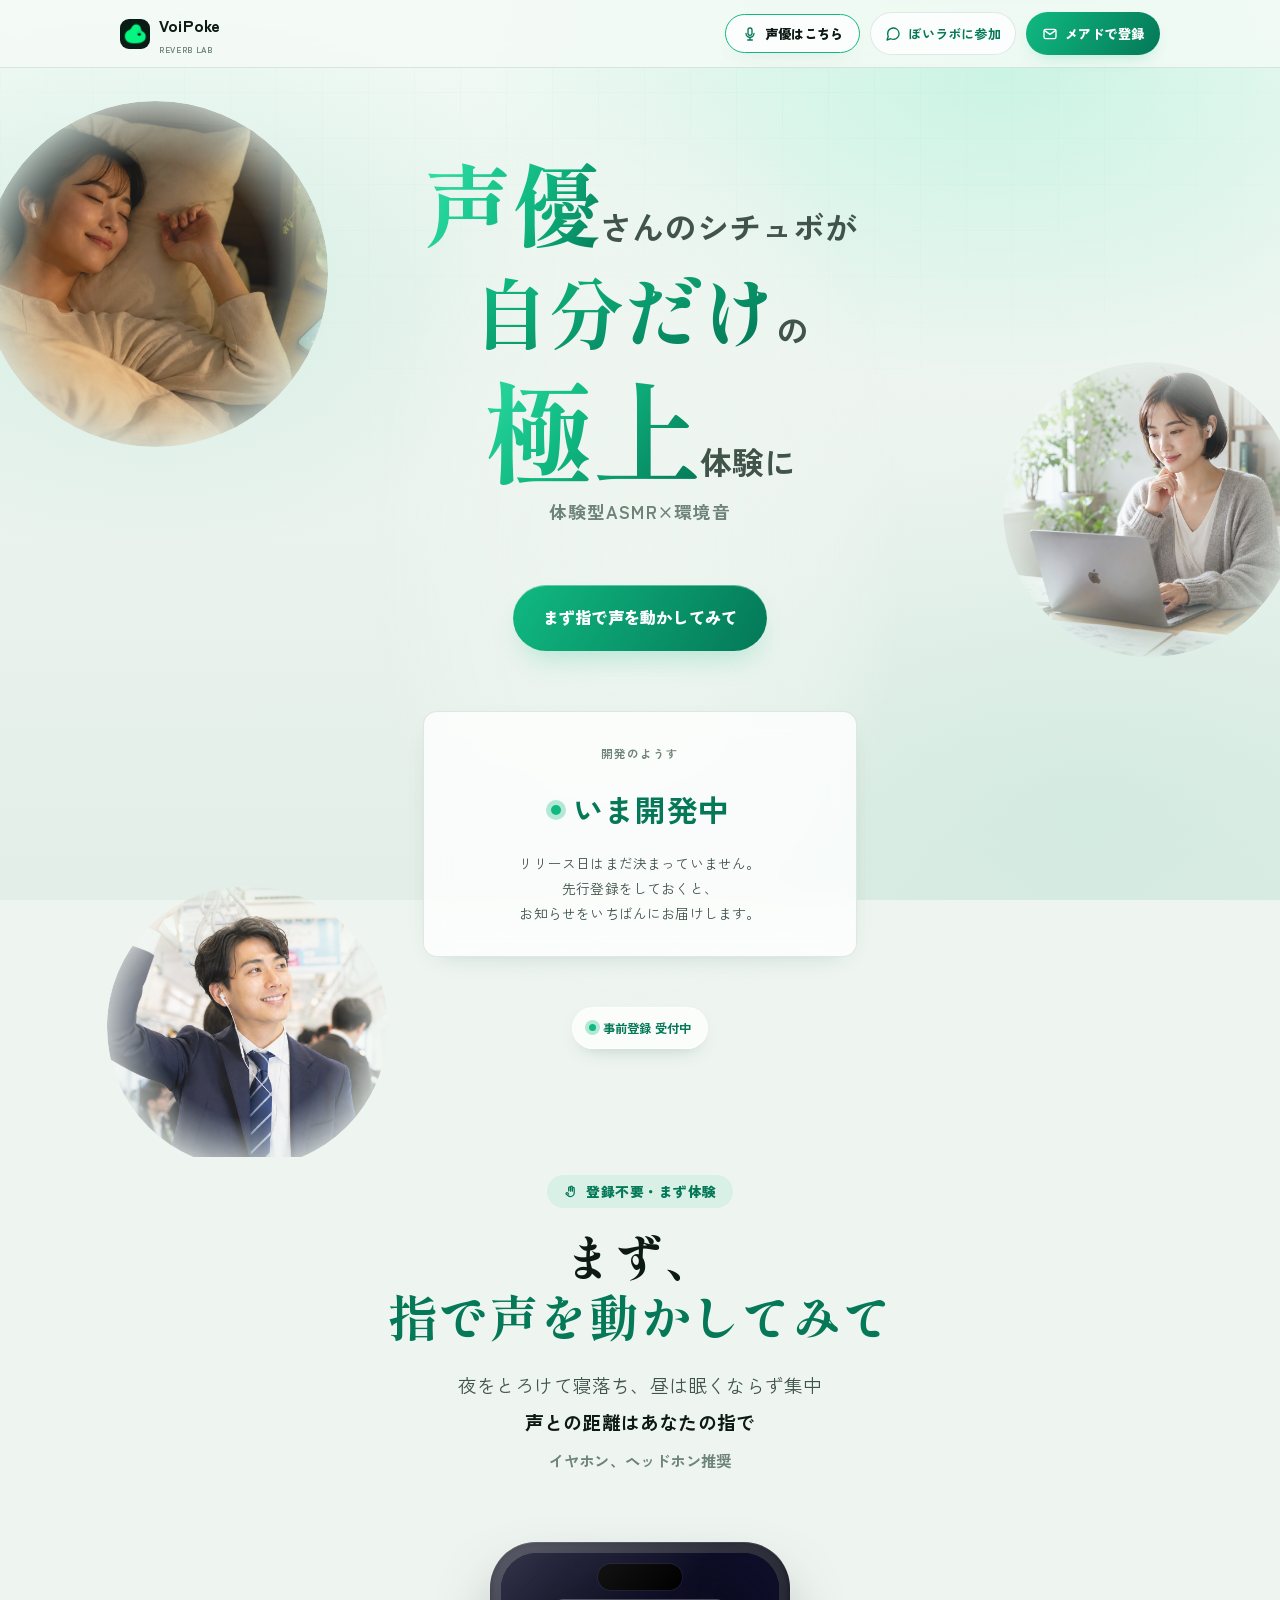
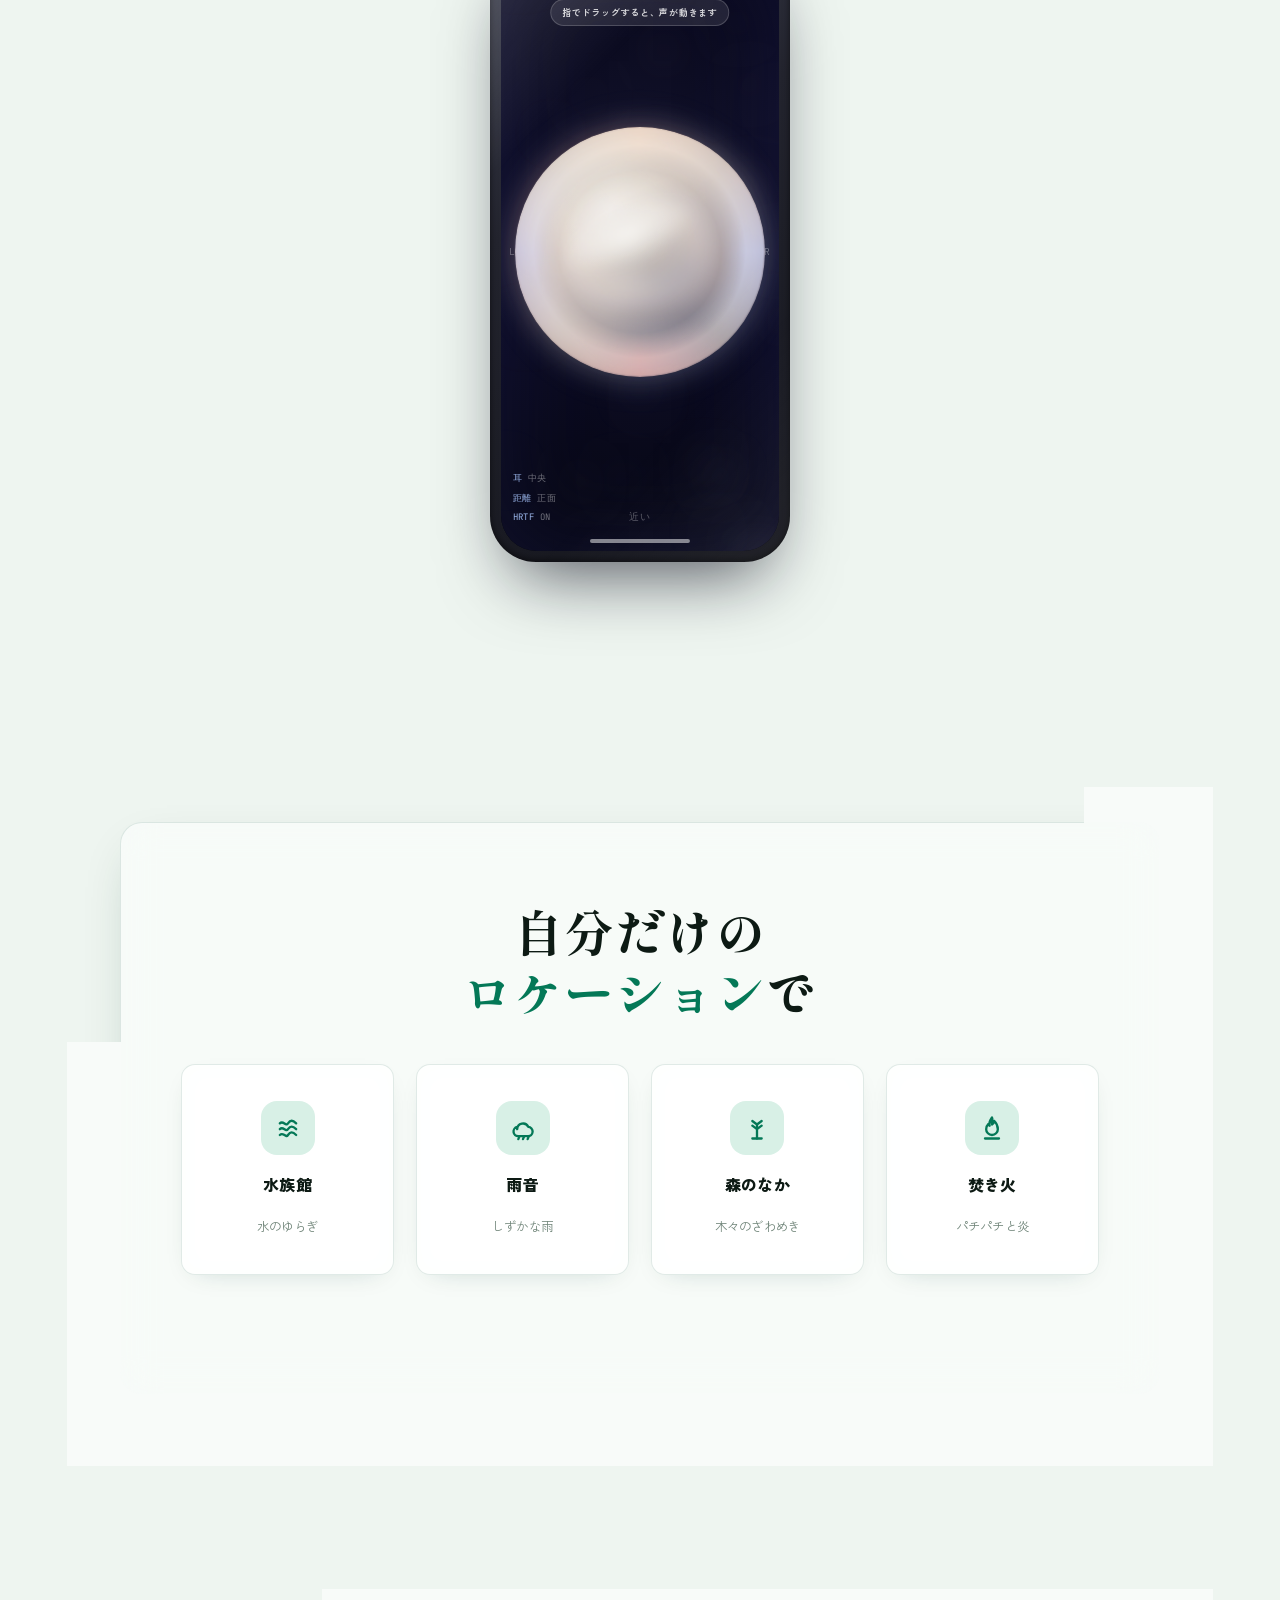
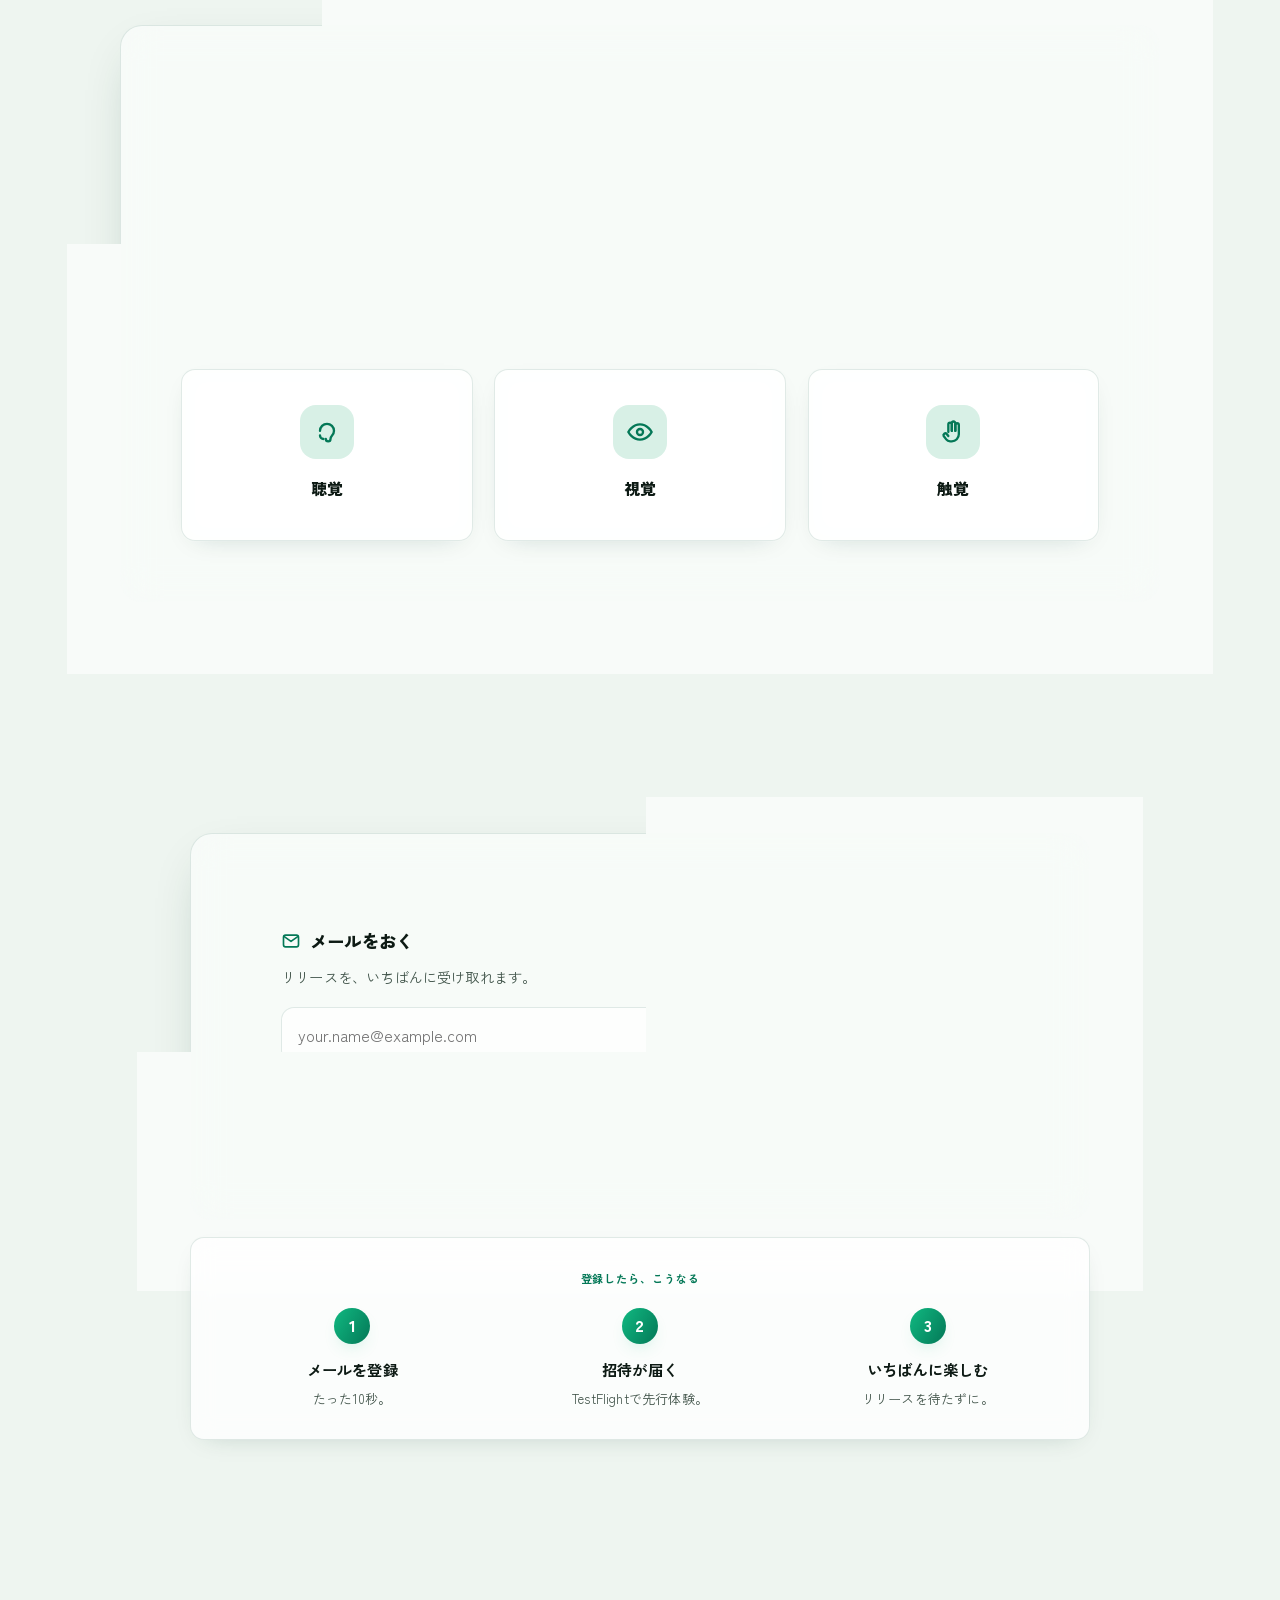
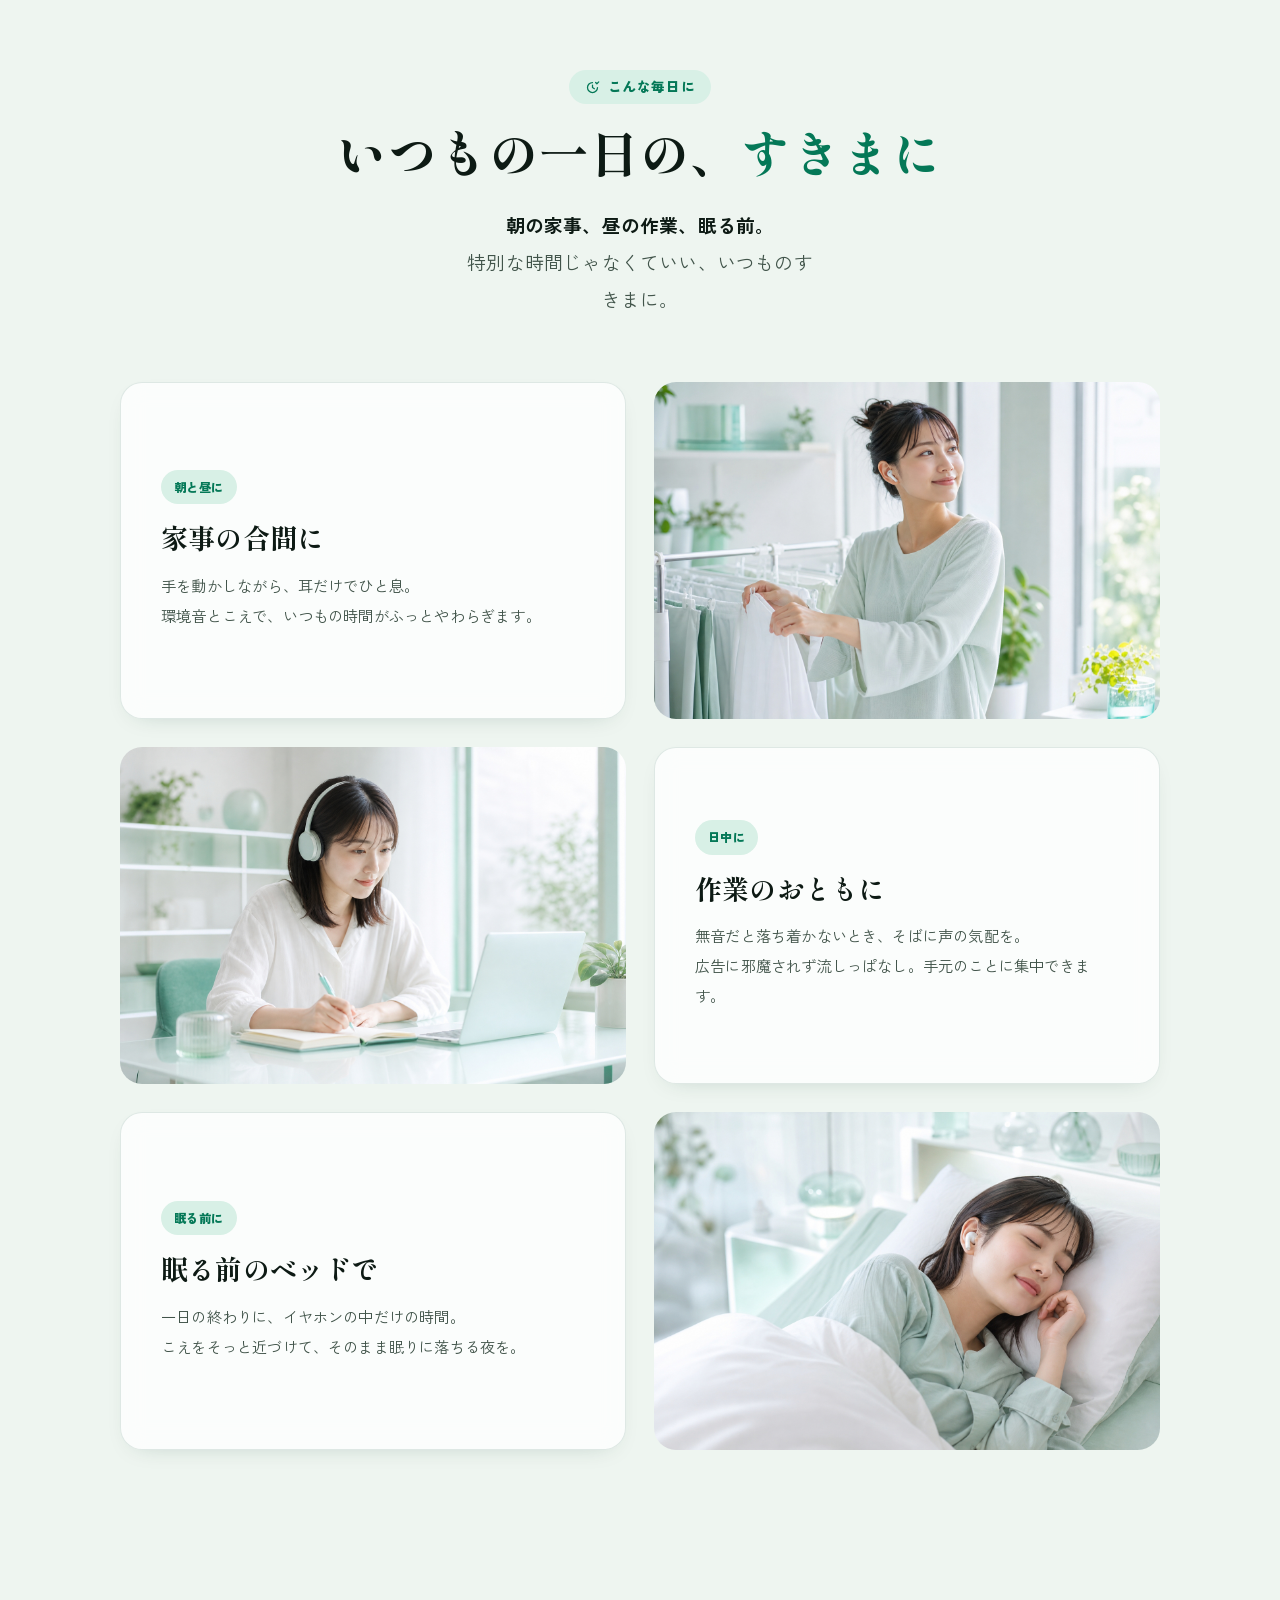
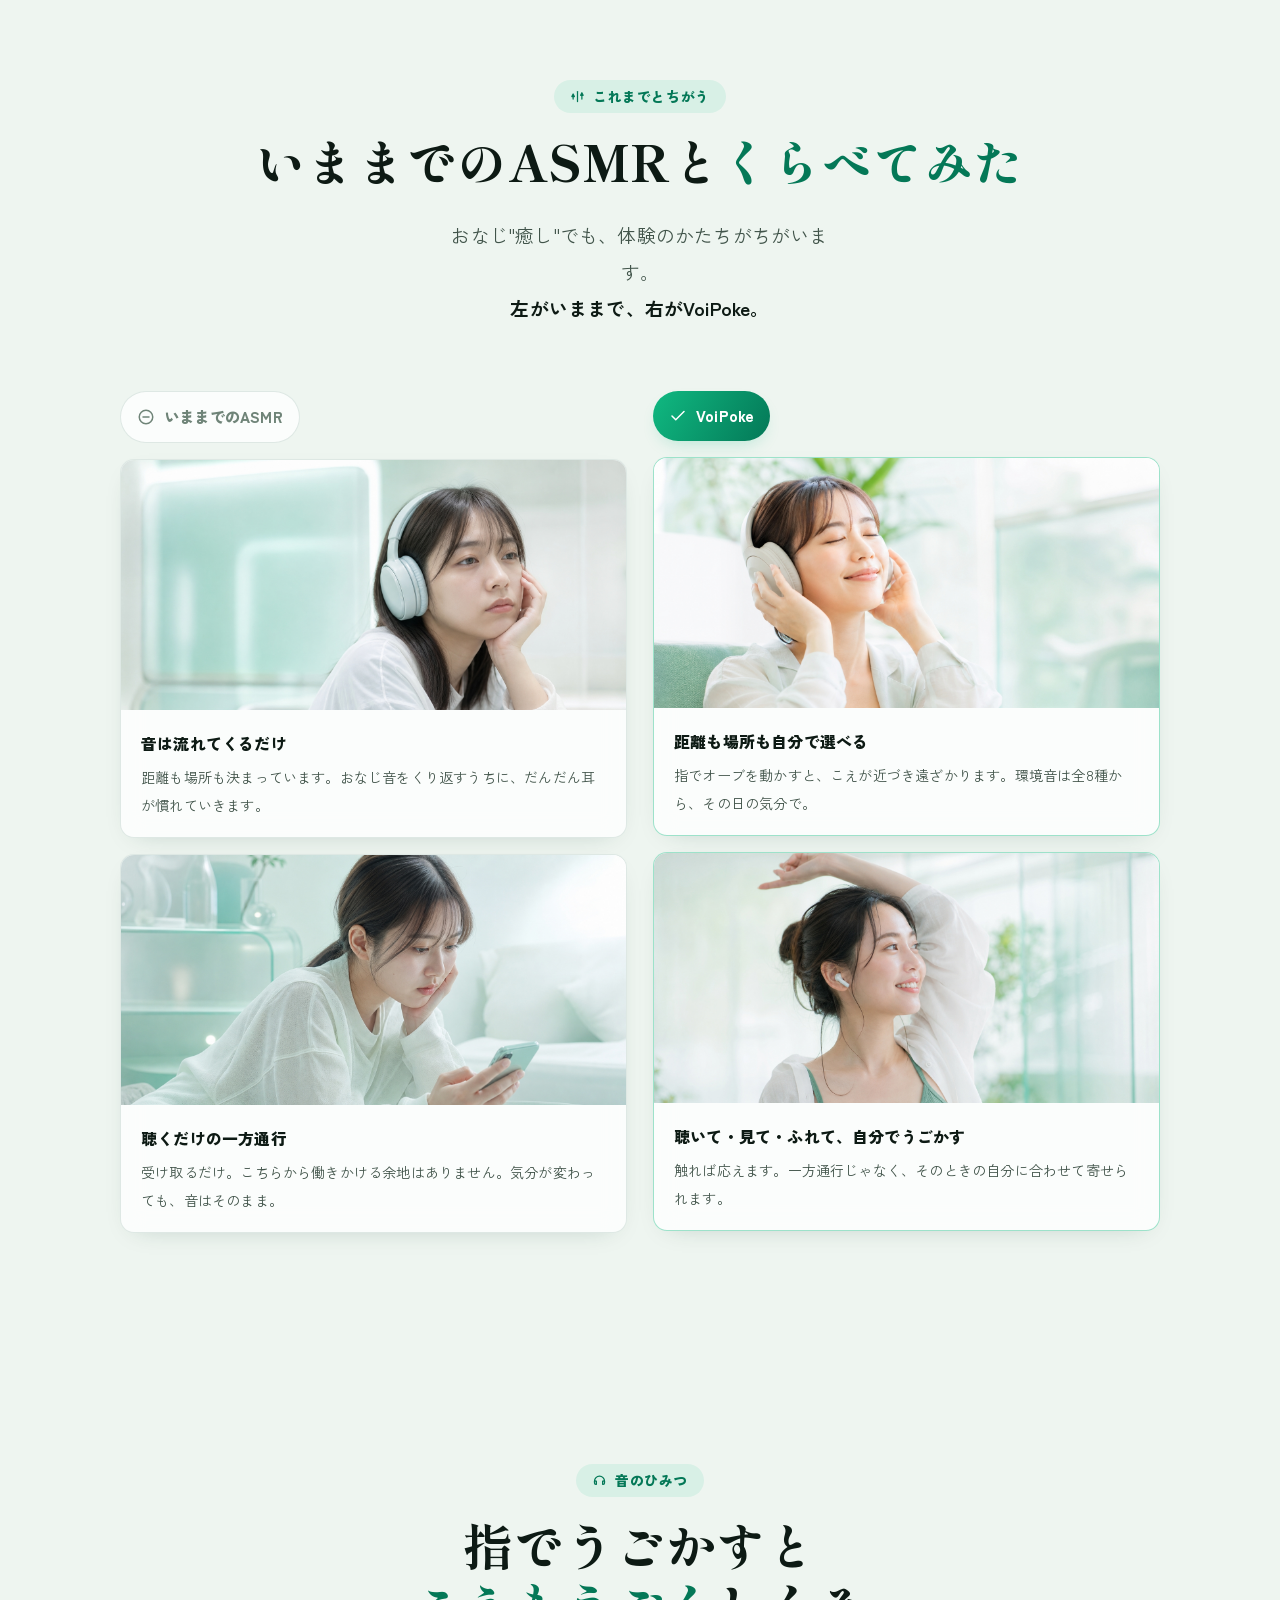
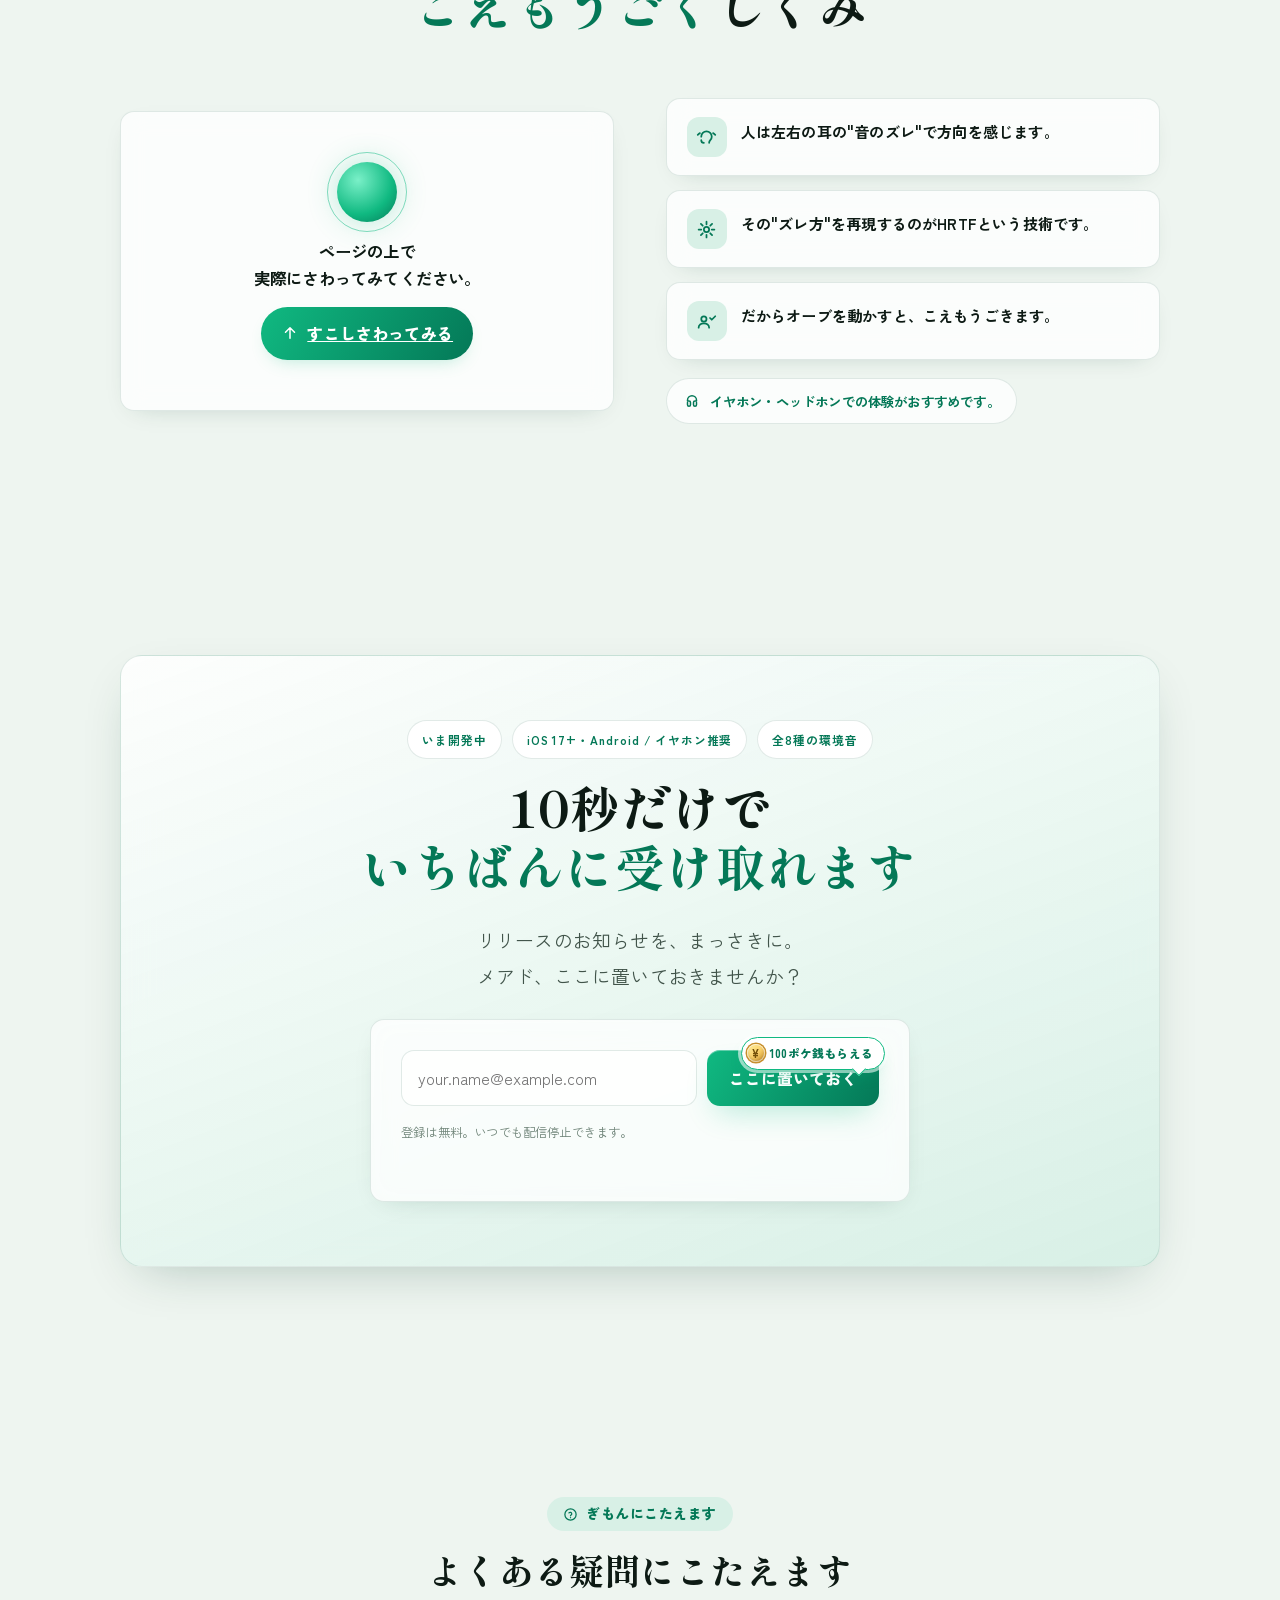
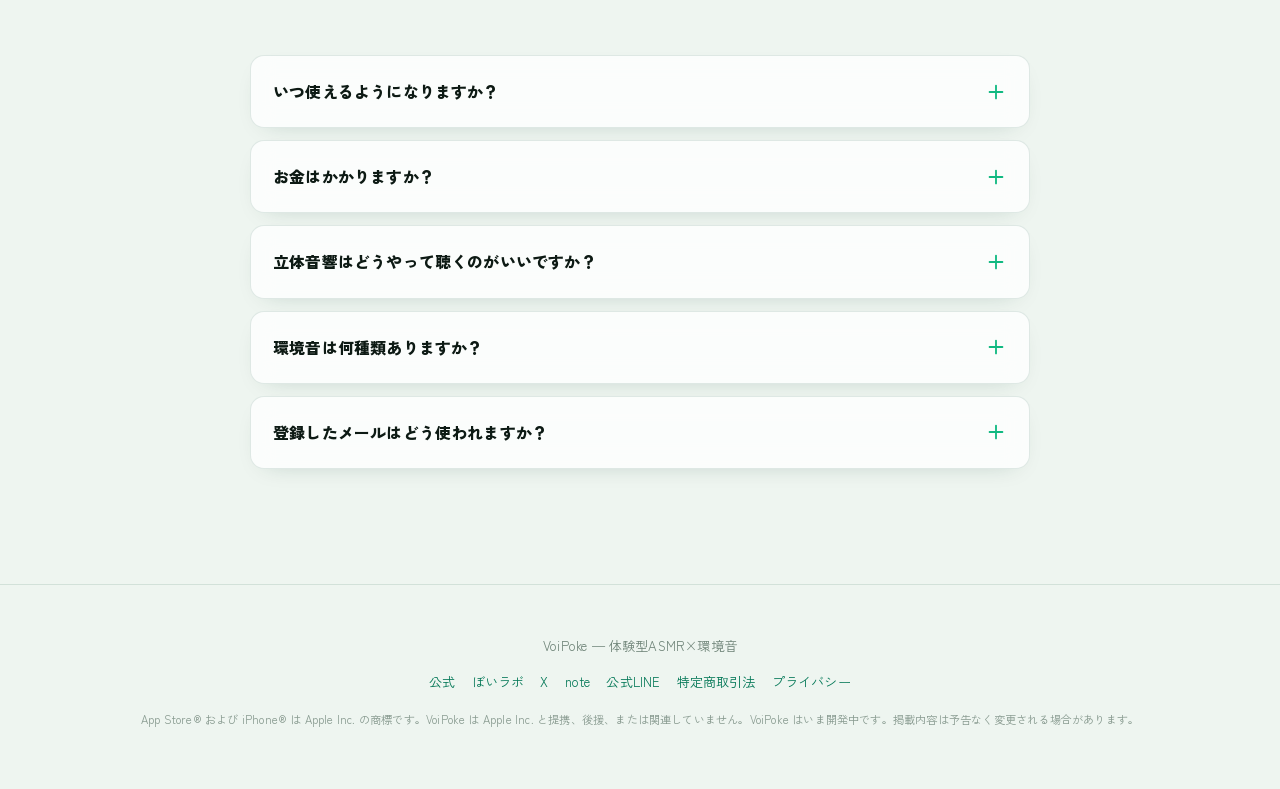
==== commit 673ee907: "fix(lp): 下の注記の日本語の間の半角スペースを消す Co-Authored-By: Claude Sonnet 5.5 <noreply@anthropic.com>" ====
--- a/index.html
+++ b/index.html
@@ -3686,8 +3686,7 @@
         <a href="/tokushoho/">特定商取引法</a>
         <a href="/privacy/">プライバシー</a>
       </div>
-      <div class="ft-legal">App Store® および iPhone® は Apple Inc. の商標です。VoiPoke は Apple Inc. と提携、後援、または関連していません。VoiPoke は
-        いま開発中です。掲載内容は予告なく変更される場合があります。</div>
+      <div class="ft-legal">App Store® および iPhone® は Apple Inc. の商標です。VoiPoke は Apple Inc. と提携、後援、または関連していません。VoiPoke はいま開発中です。掲載内容は予告なく変更される場合があります。</div>
     </div>
   </footer>
 
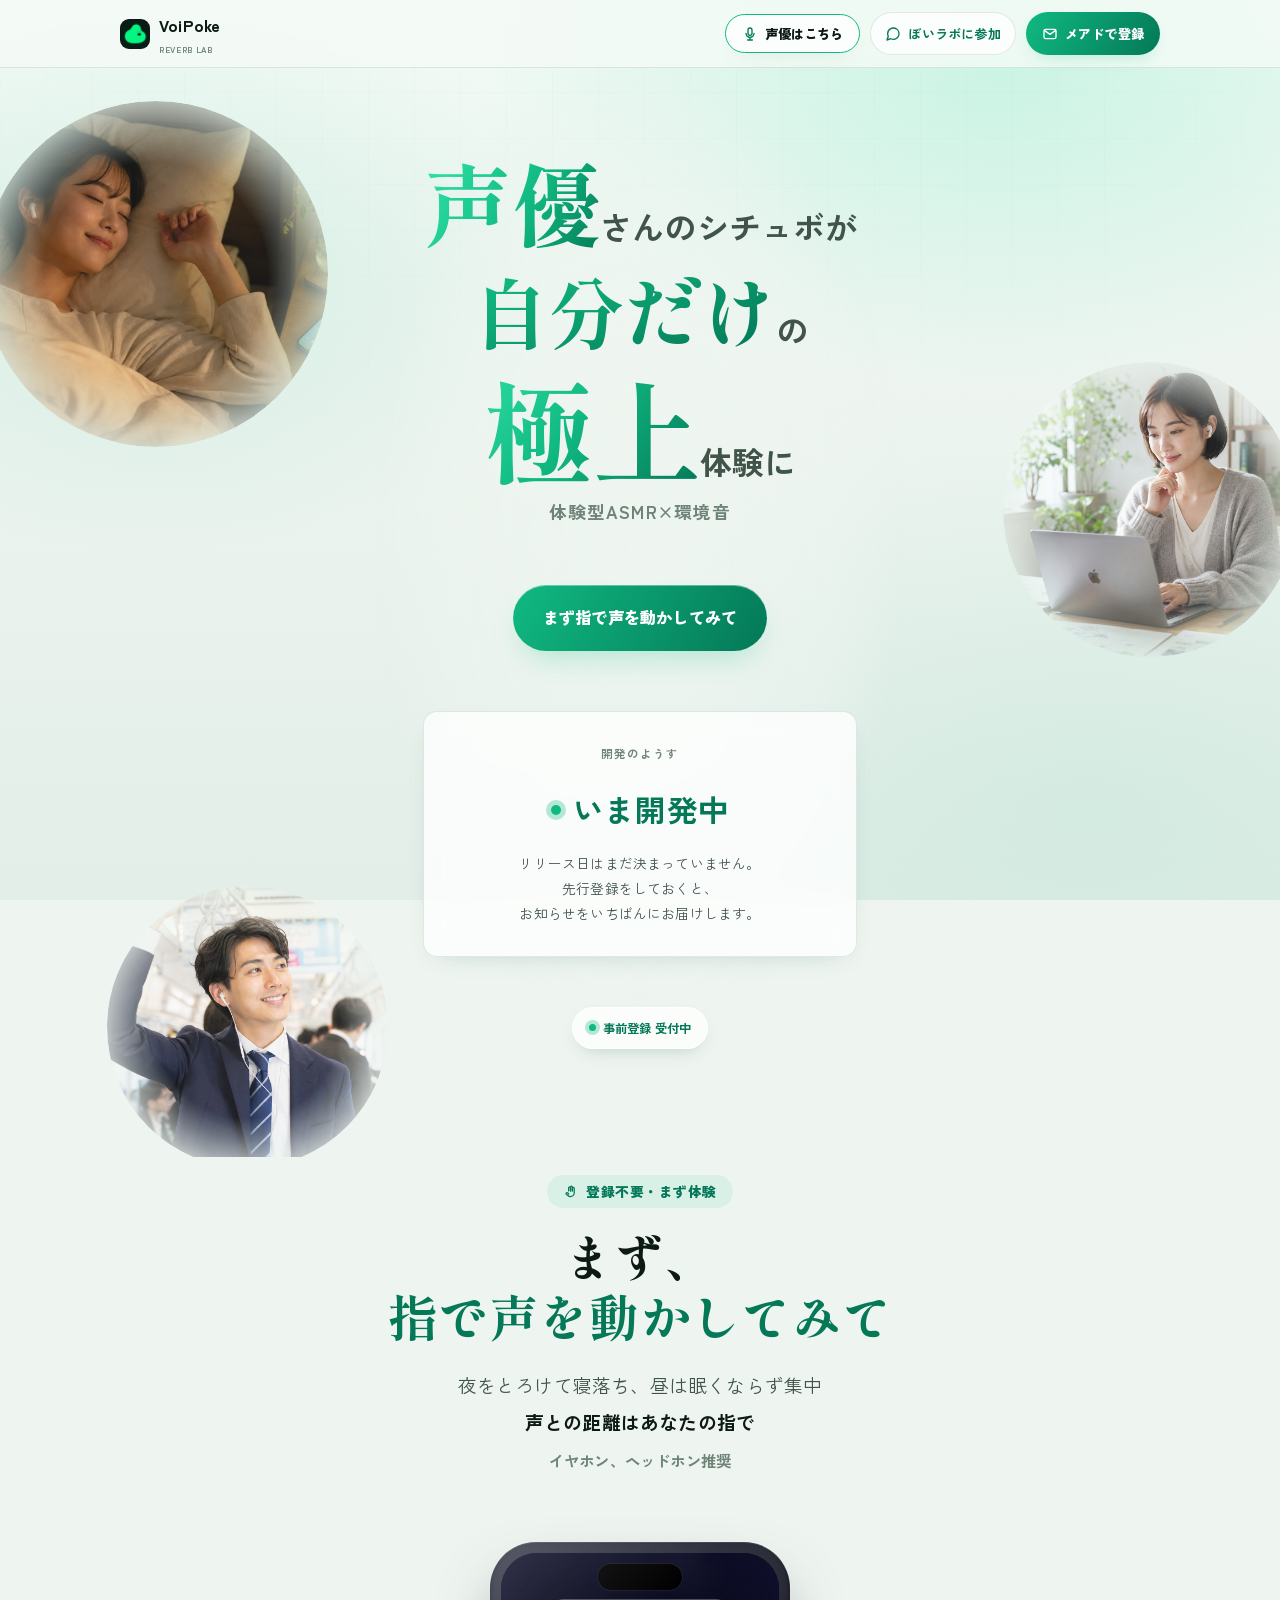
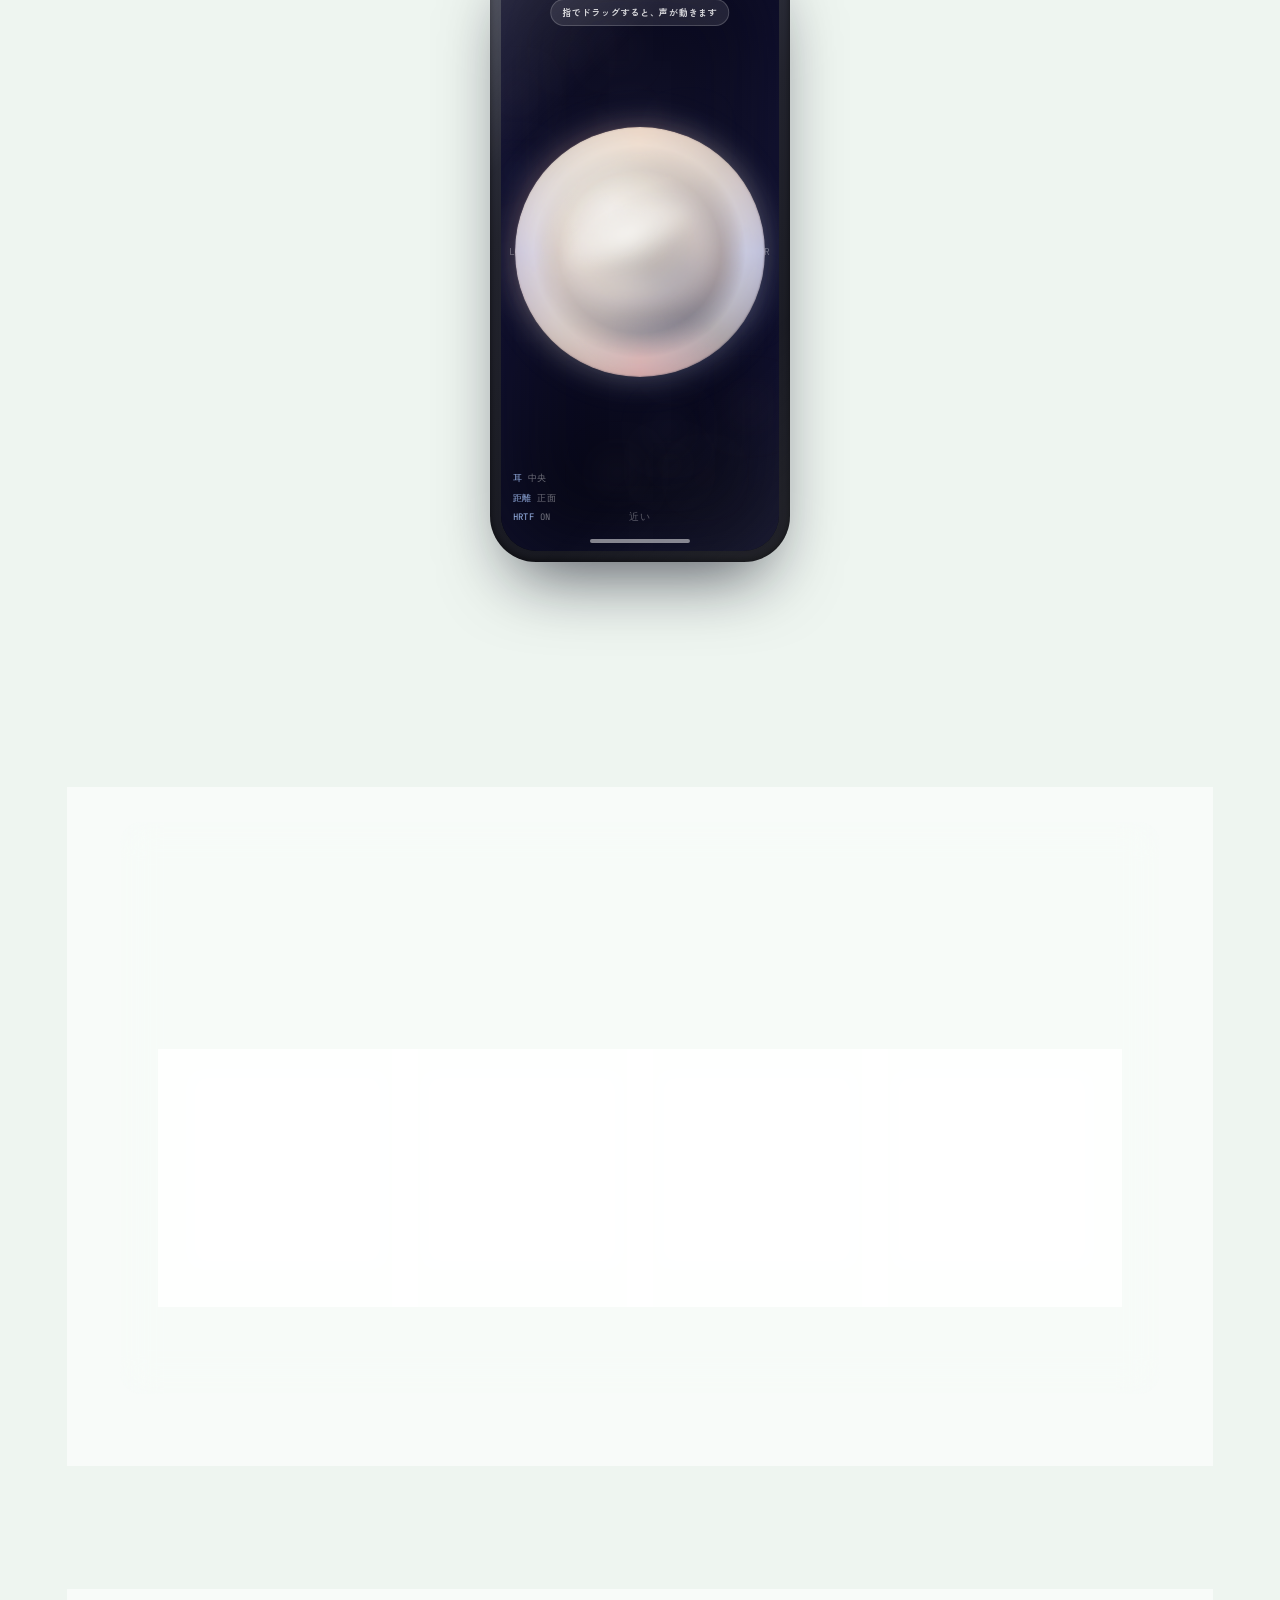
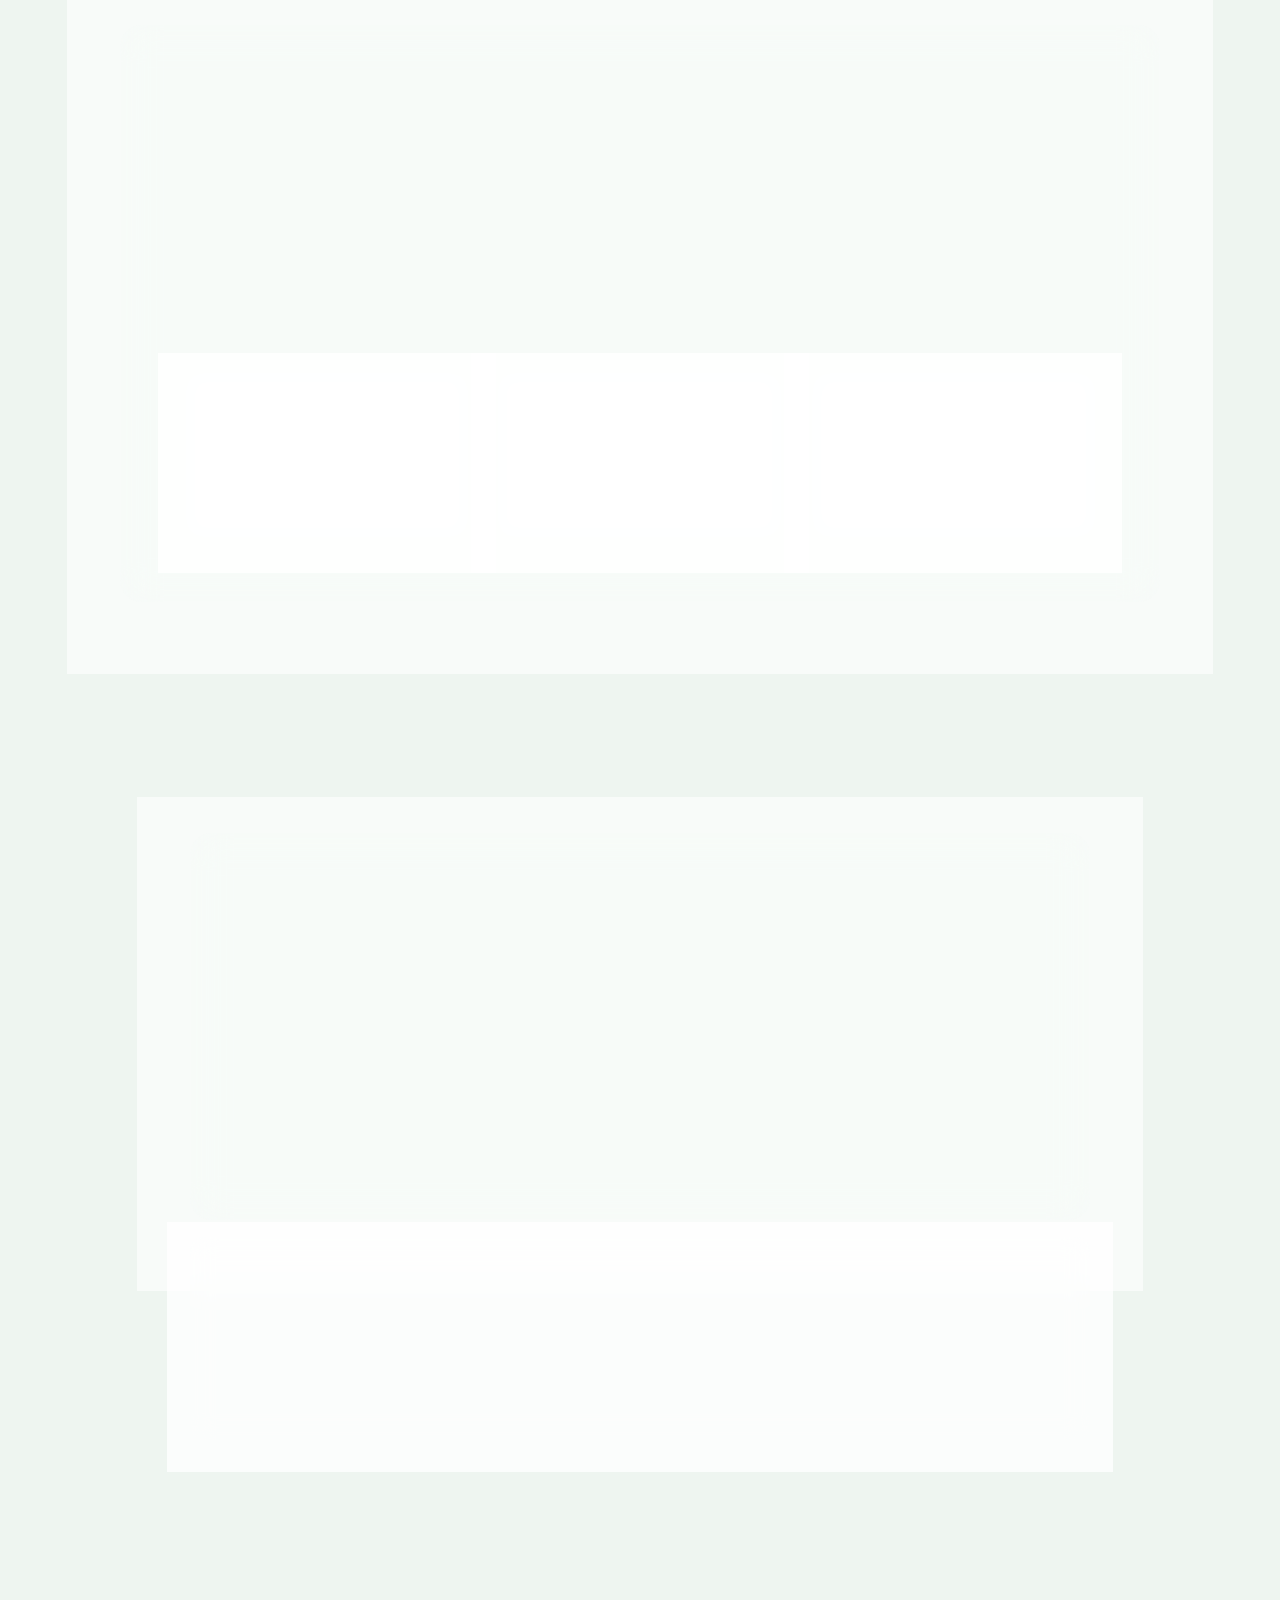
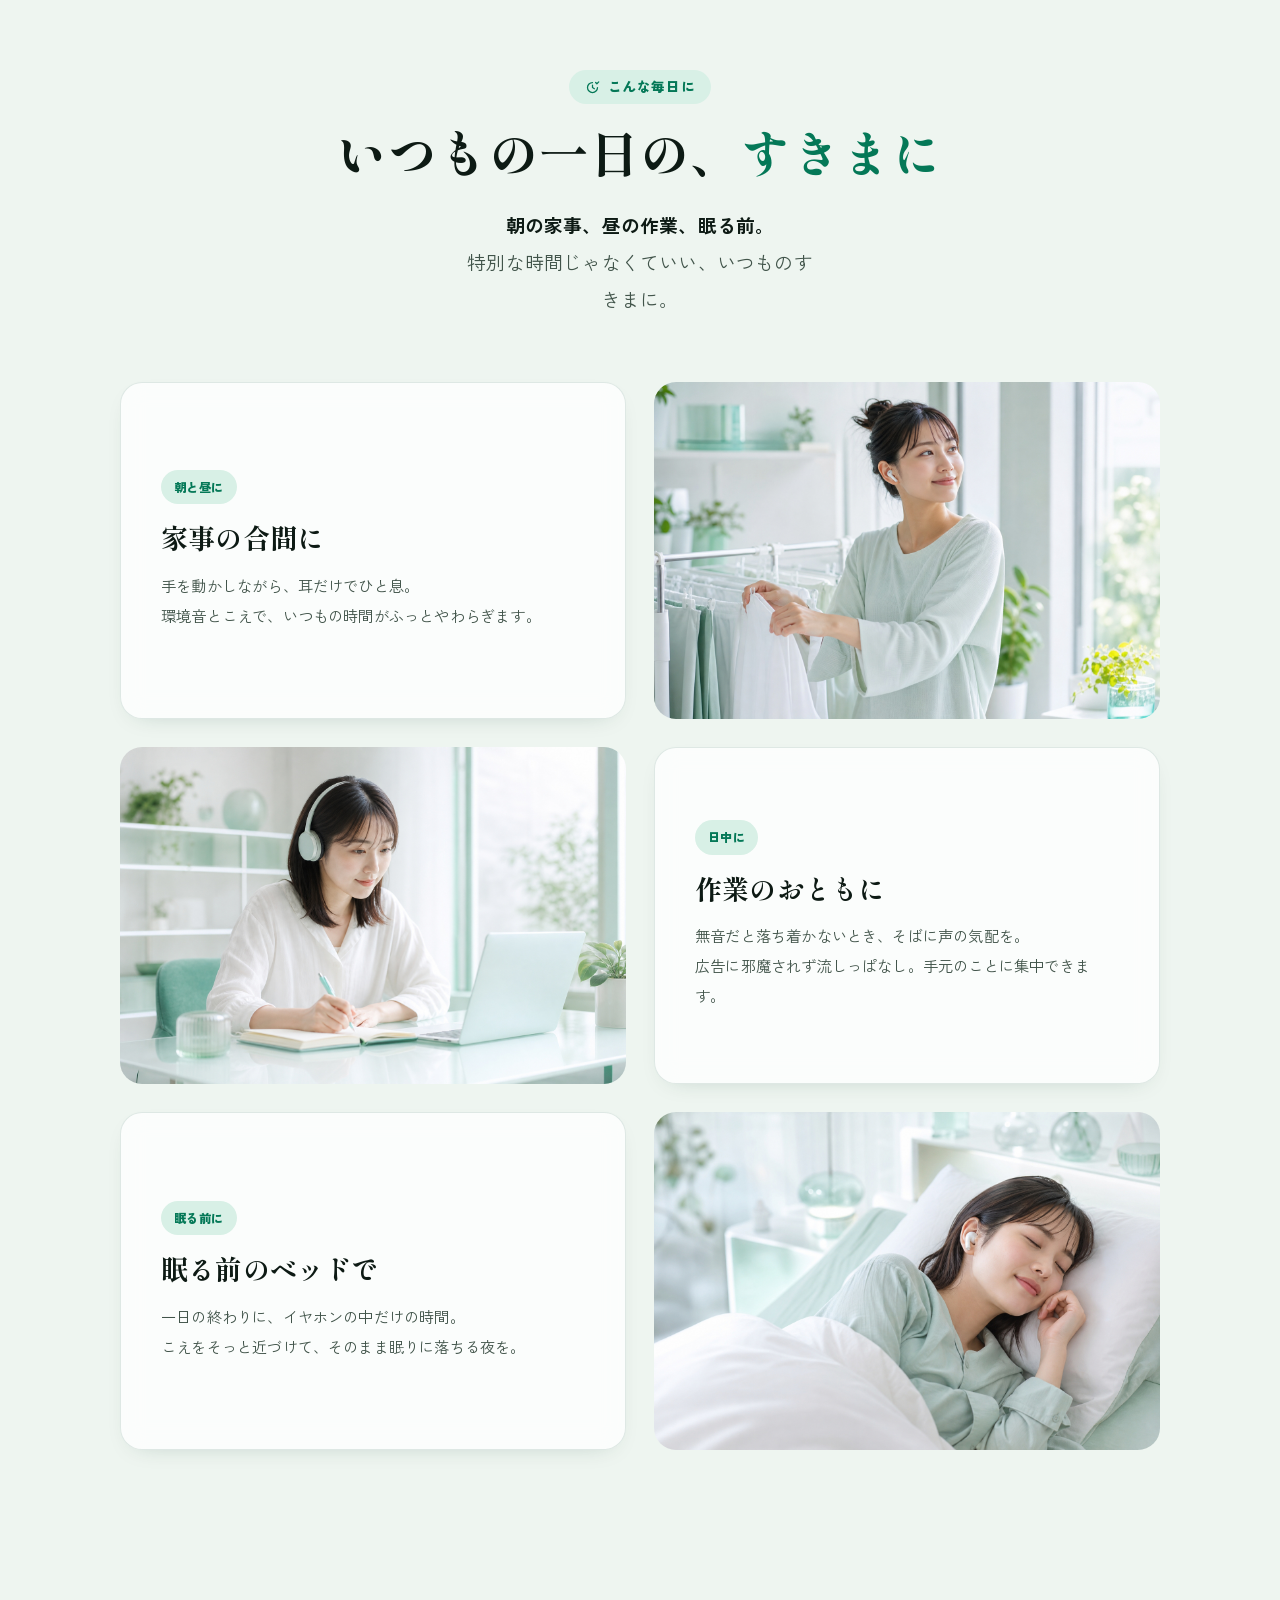
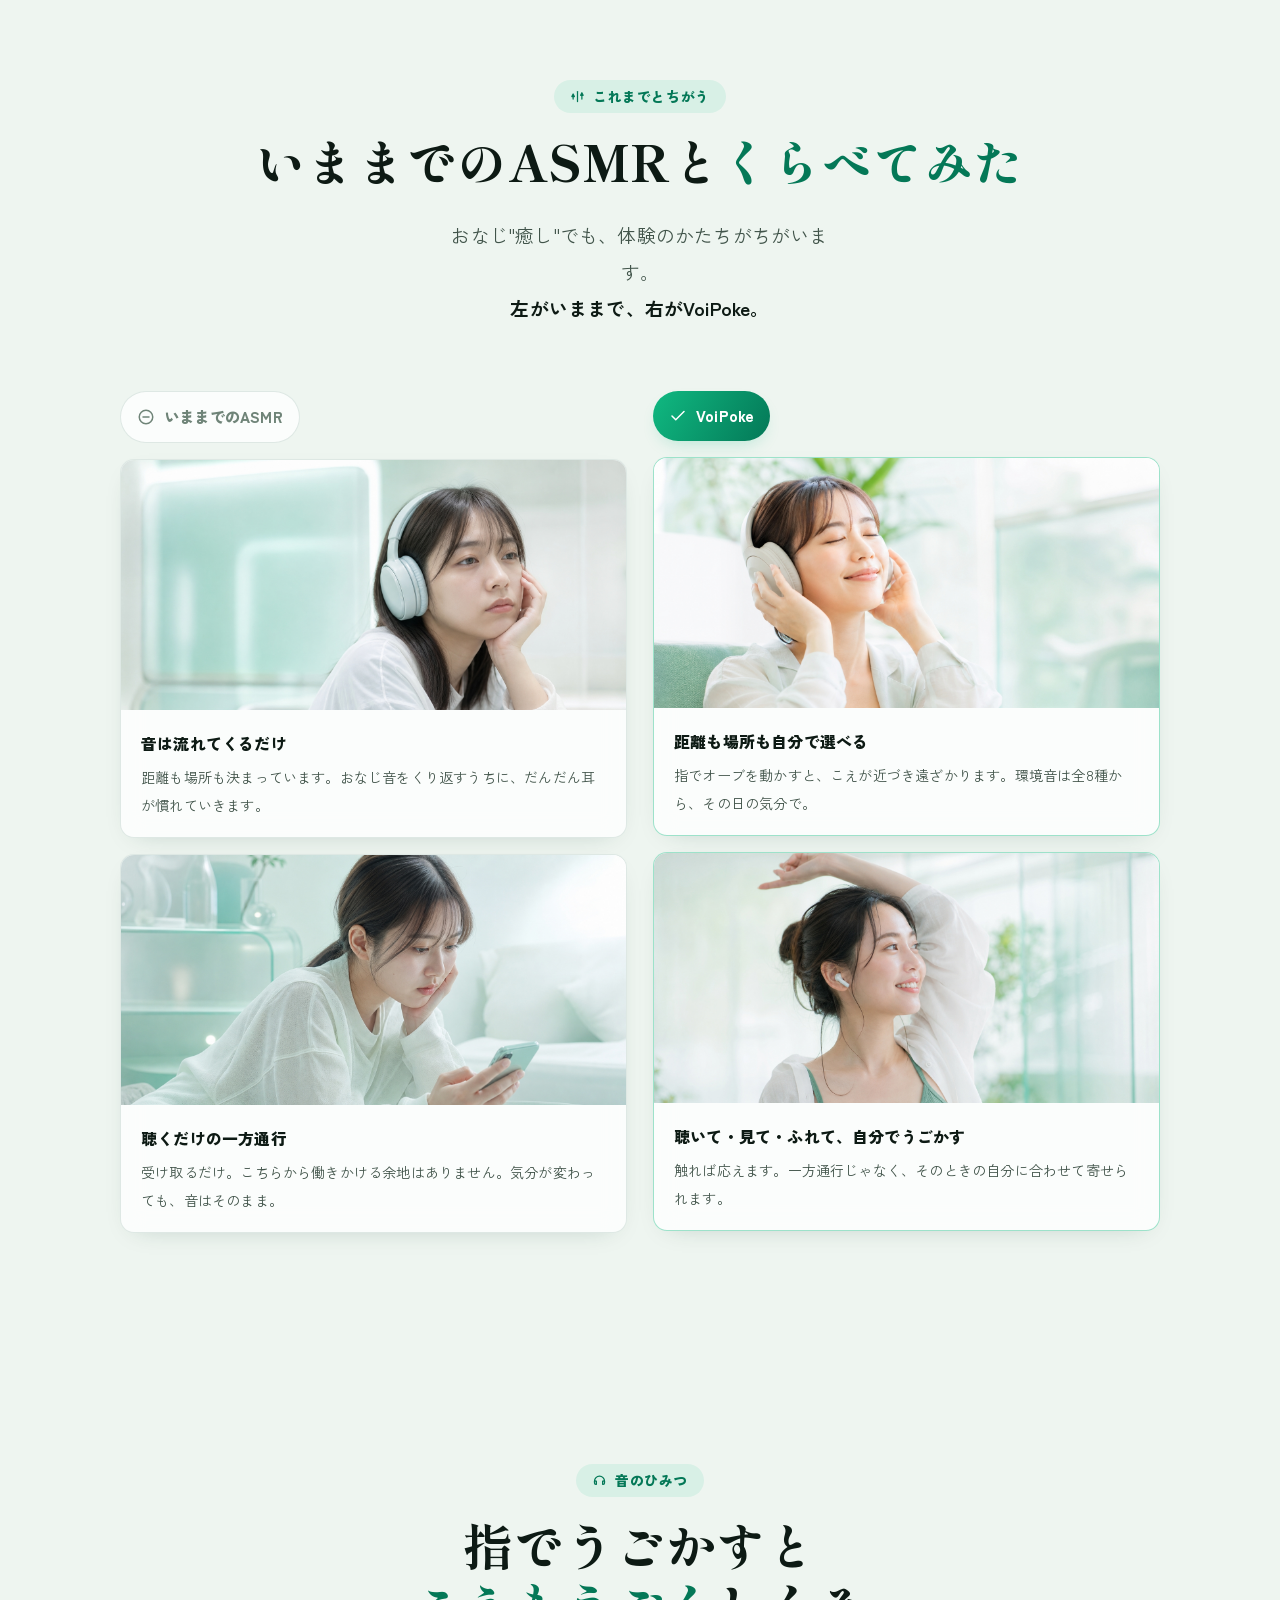
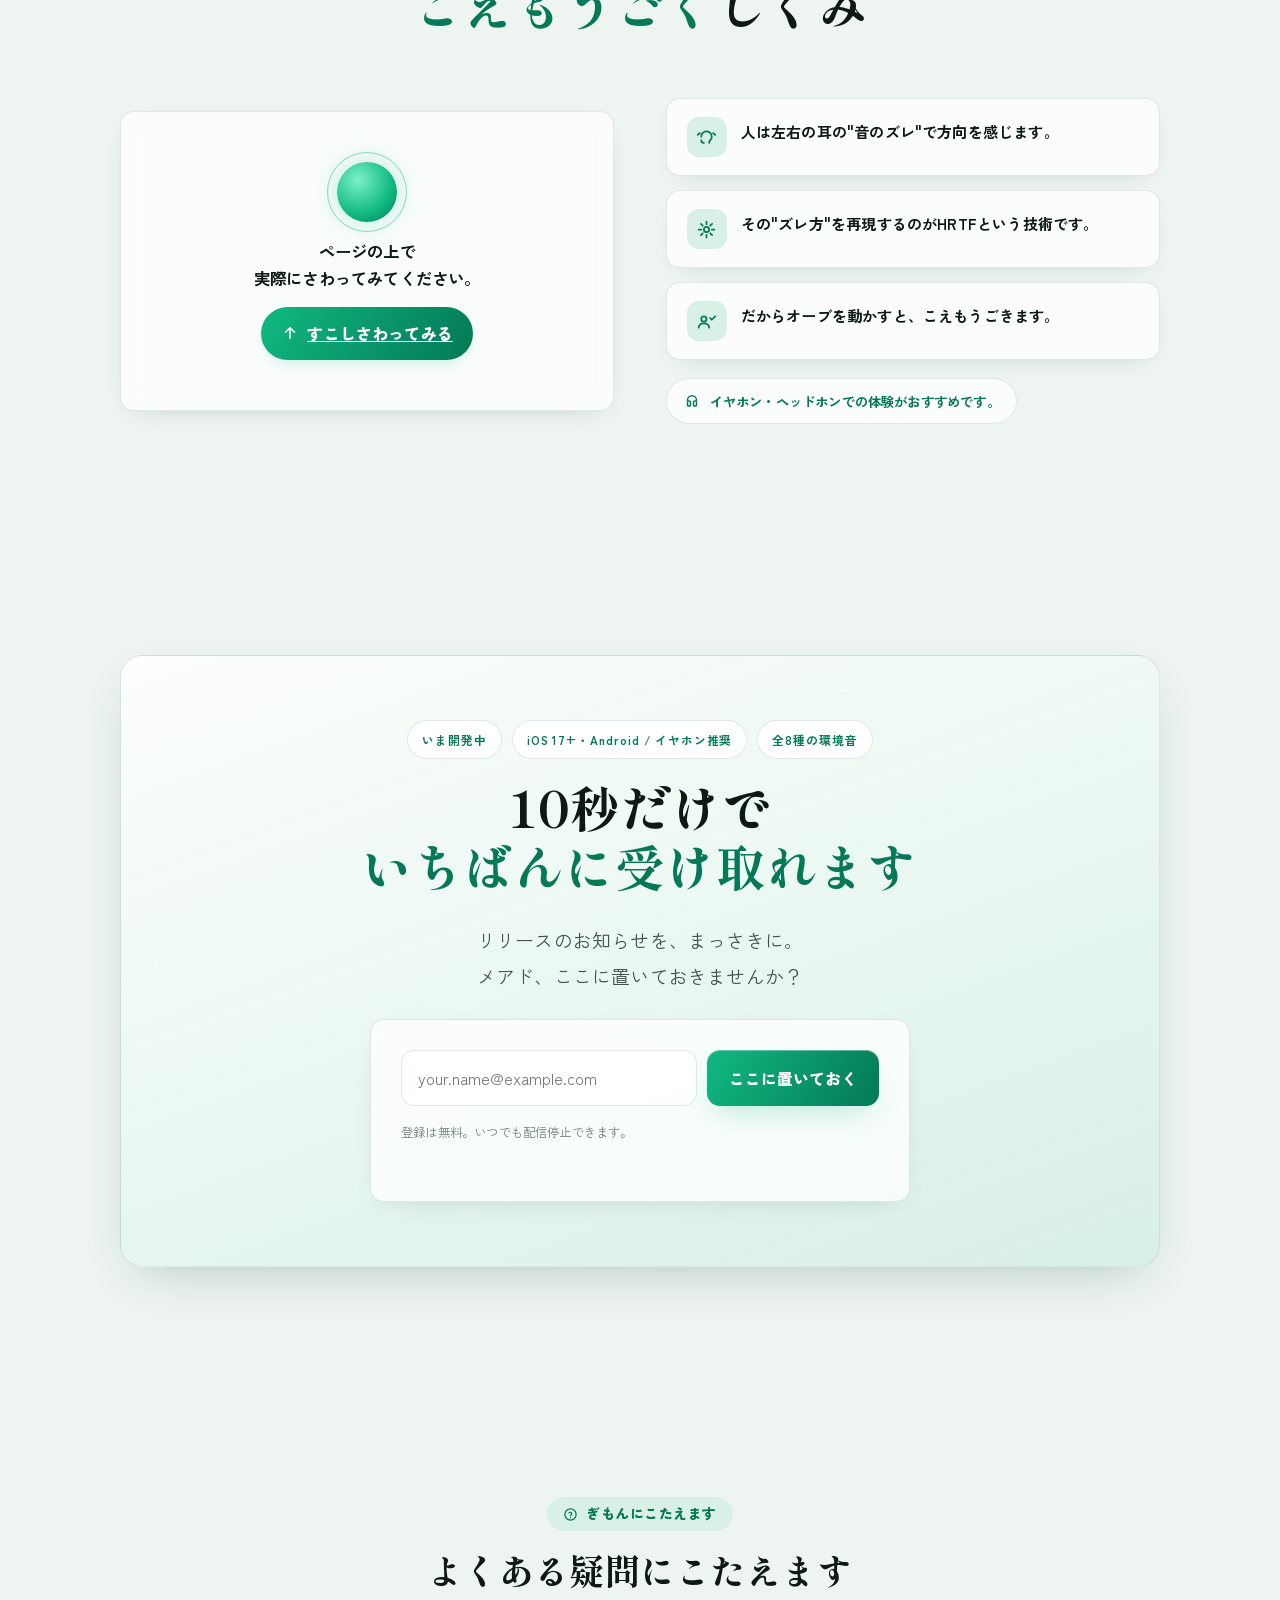
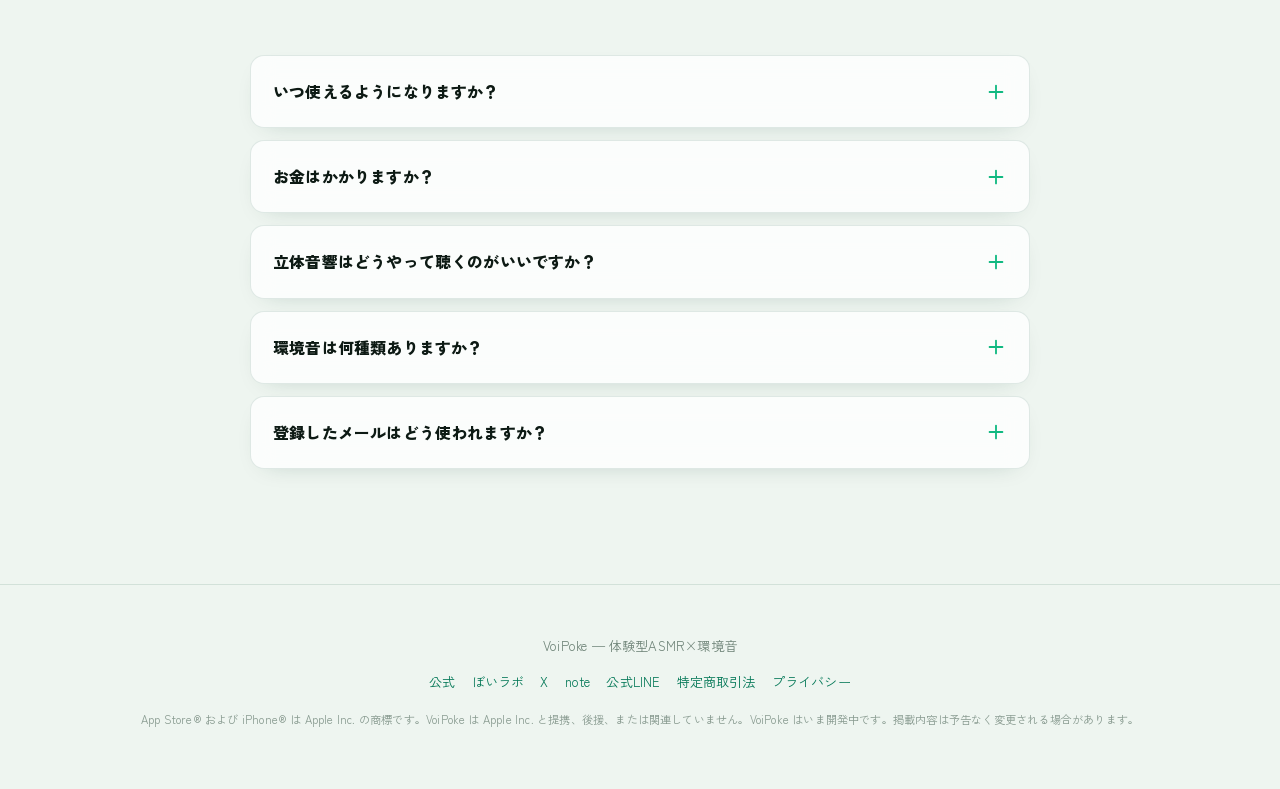
==== commit 778b0731: "fix(lp): 「100ポケ銭もらえる」の吹き出しをLPから外す ポケ銭は配布しない（無償分は換金できず混乱の元）という決定に合わせ、 事前登録フォーム3か所の吹き出しと専用CSS、press の特" ====
--- a/index.html
+++ b/index.html
@@ -1035,57 +1035,11 @@
       border-radius: 13px
     }
 
-    /* 事前登録特典：CTA右上の吹き出しバッジ＋VoiPokeのポケ銭コイン（アプリのgoldCoin忠実再現） */
+    /* 事前登録フォームのCTAを包む箱 */
     .reg-cta-wrap {
       position: relative;
       display: inline-flex;
       flex: none
-    }
-
-    .poke-badge {
-      position: absolute;
-      top: -13px;
-      right: -6px;
-      z-index: 3;
-      align-items: center;
-      gap: 5px;
-      background: #fff;
-      border: 1.5px solid var(--mint);
-      border-radius: 999px;
-      padding: 4px 11px 4px 5px;
-      font-size: .72rem;
-      font-weight: 800;
-      color: var(--mint-deep);
-      white-space: nowrap;
-      box-shadow: 0 8px 18px -7px var(--glow), 0 0 0 3px rgba(255, 255, 255, .6)
-    }
-
-    .poke-badge::after {
-      content: "";
-      position: absolute;
-      right: 20px;
-      bottom: -5px;
-      width: 9px;
-      height: 9px;
-      background: #fff;
-      border-right: 1.5px solid var(--mint);
-      border-bottom: 1.5px solid var(--mint);
-      transform: rotate(45deg)
-    }
-
-    .poke-coin {
-      flex: none;
-      display: inline-grid;
-      place-items: center;
-      width: 18px;
-      height: 18px;
-      border-radius: 50%;
-      background: linear-gradient(135deg, #fff0a3 0%, #fad16b 52%, #c78f2e 100%);
-      box-shadow: 0 0 0 1.5px #c78f2e, inset 0 0 0 1px rgba(255, 255, 255, .55), inset 0 -2px 3px rgba(120, 80, 10, .32);
-      color: #73500a;
-      font-size: 11px;
-      font-weight: 900;
-      line-height: 1
     }
 
     @media(max-width:560px) {
@@ -2711,17 +2665,6 @@
 
       .reg-cta {
         width: 100%
-      }
-
-      /* スマホは入力欄とCTAが縦積みになるため、100ポケ銭の吹き出しがその隙間で横に飛び出し入力欄/CTAに重なる。CTA右上の角に乗せ直し、入力欄に被らず文字も隠さない位置へ */
-      .reg-cta-wrap .poke-badge {
-        top: -20px;
-        right: 6px;
-        left: auto
-      }
-
-      .reg-cta-wrap .poke-badge::after {
-        right: 18px
       }
 
       .badge-grid.three {
@@ -2999,8 +2942,7 @@
                   data-loc="experience">
                   <div class="reg-row">
                     <input type="email" name="email" required placeholder="your.name@example.com" aria-label="メールアドレス">
-                    <span class="reg-cta-wrap"><span class="poke-badge only-listener as-flex"><span class="poke-coin"
-                          aria-hidden="true">¥</span>100ポケ銭もらえる</span><button type="submit"
+                    <span class="reg-cta-wrap"><button type="submit"
                         class="btn reg-cta">置いておく</button></span>
                   </div>
                   <div class="reg-meta">
@@ -3311,8 +3253,7 @@
               action="https://ykmerwuwehgjdyfhpeiy.supabase.co/functions/v1/signup-lp" method="post">
               <div class="reg-row">
                 <input type="email" name="email" required placeholder="your.name@example.com" aria-label="メールアドレス">
-                <span class="reg-cta-wrap"><span class="poke-badge only-listener as-flex"><span class="poke-coin"
-                      aria-hidden="true">¥</span>100ポケ銭もらえる</span><button type="submit"
+                <span class="reg-cta-wrap"><button type="submit"
                     class="btn reg-cta">ここに置いておく</button></span>
               </div>
               <div class="reg-meta">
@@ -3610,8 +3551,7 @@
             action="https://ykmerwuwehgjdyfhpeiy.supabase.co/functions/v1/signup-lp" method="post">
             <div class="reg-row">
               <input type="email" name="email" required placeholder="your.name@example.com" aria-label="メールアドレス">
-              <span class="reg-cta-wrap"><span class="poke-badge only-listener as-flex"><span class="poke-coin"
-                    aria-hidden="true">¥</span>100ポケ銭もらえる</span><button type="submit"
+              <span class="reg-cta-wrap"><button type="submit"
                   class="btn reg-cta">ここに置いておく</button></span>
             </div>
             <div class="reg-meta"><span>登録は無料。いつでも配信停止できます。</span></div>
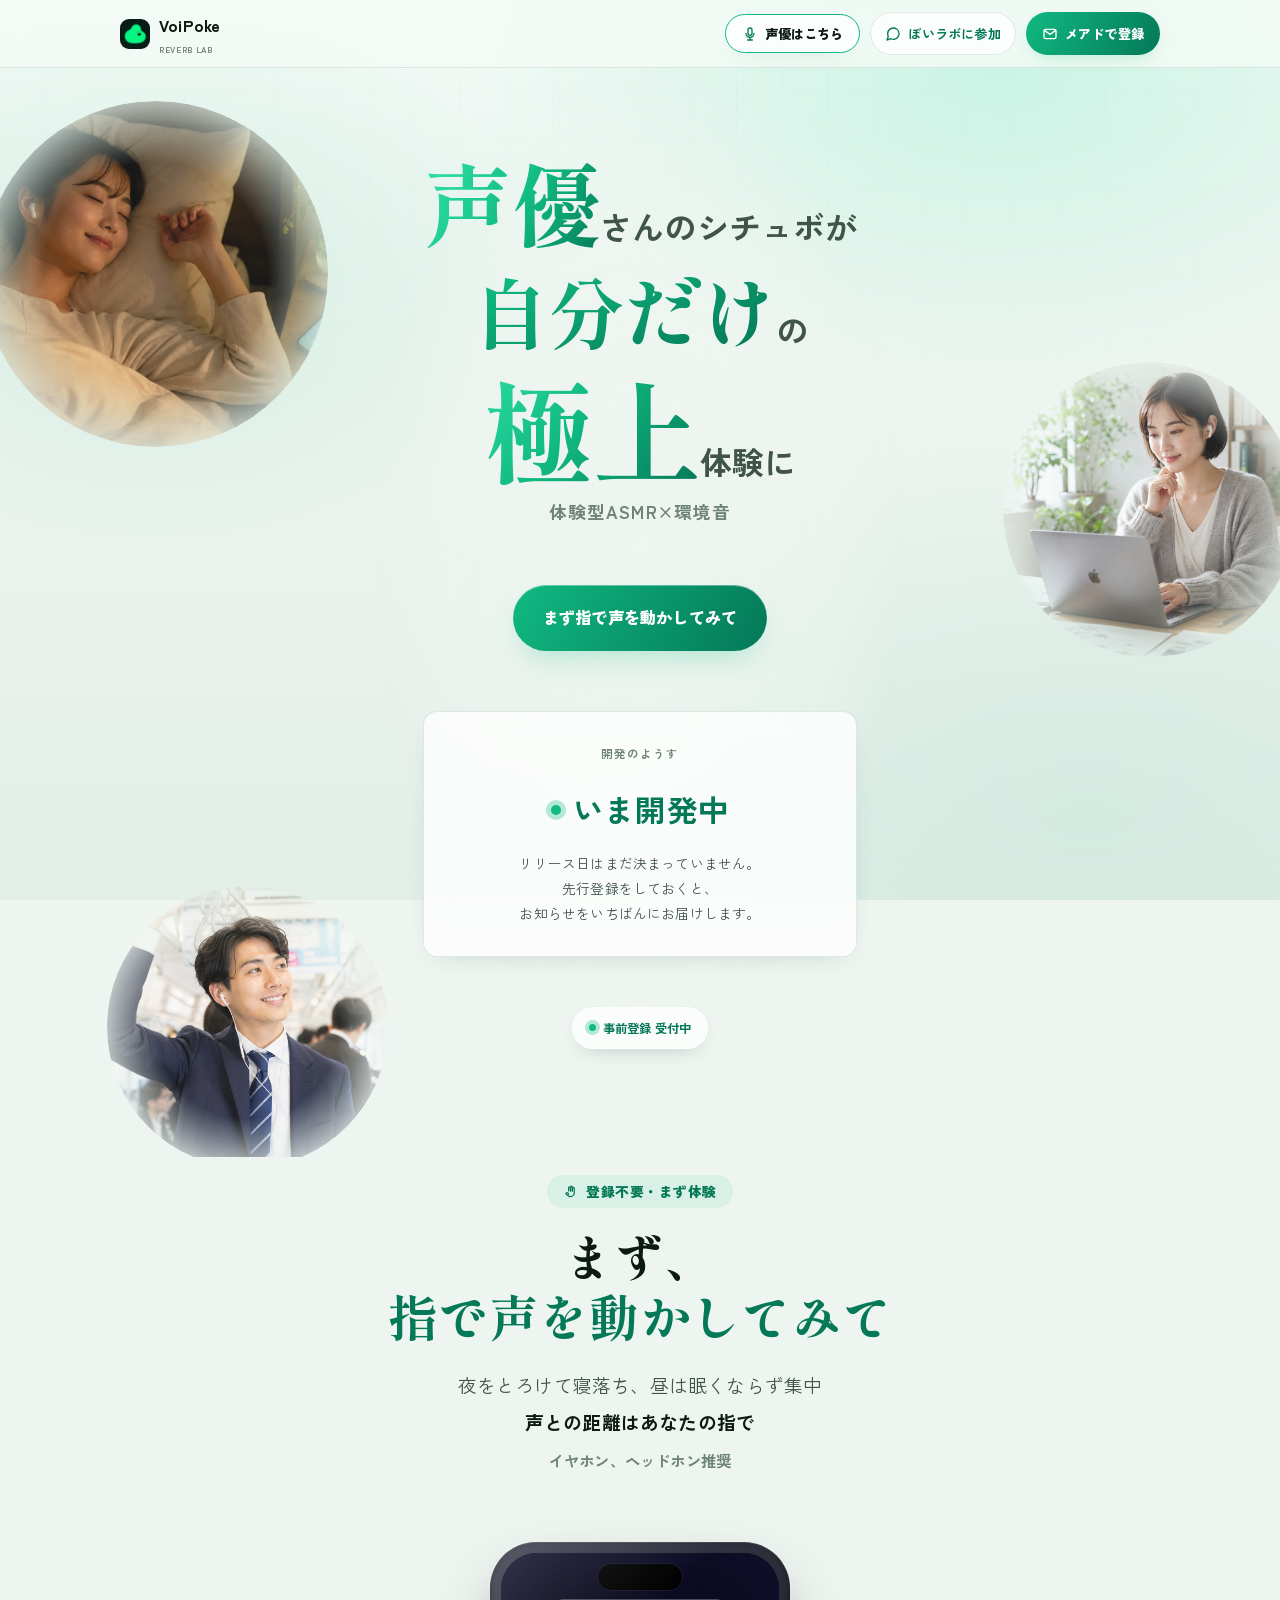
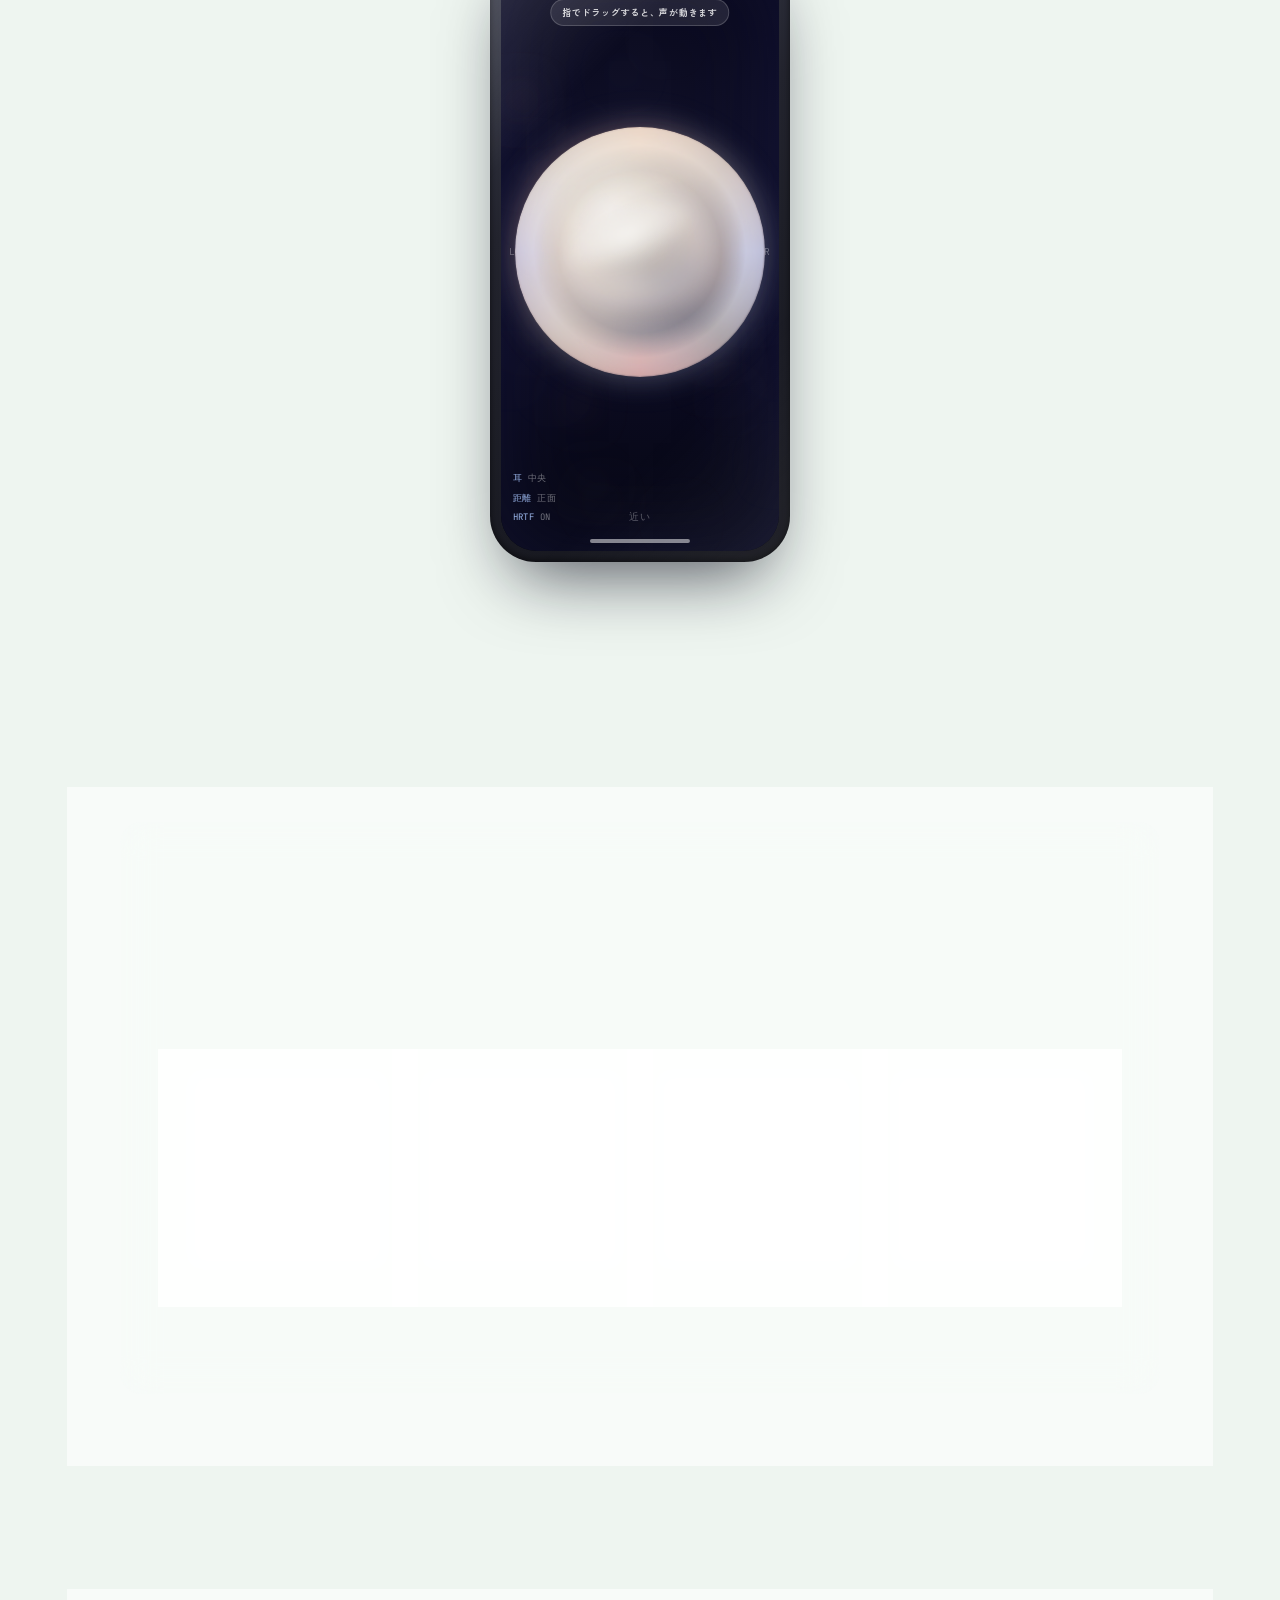
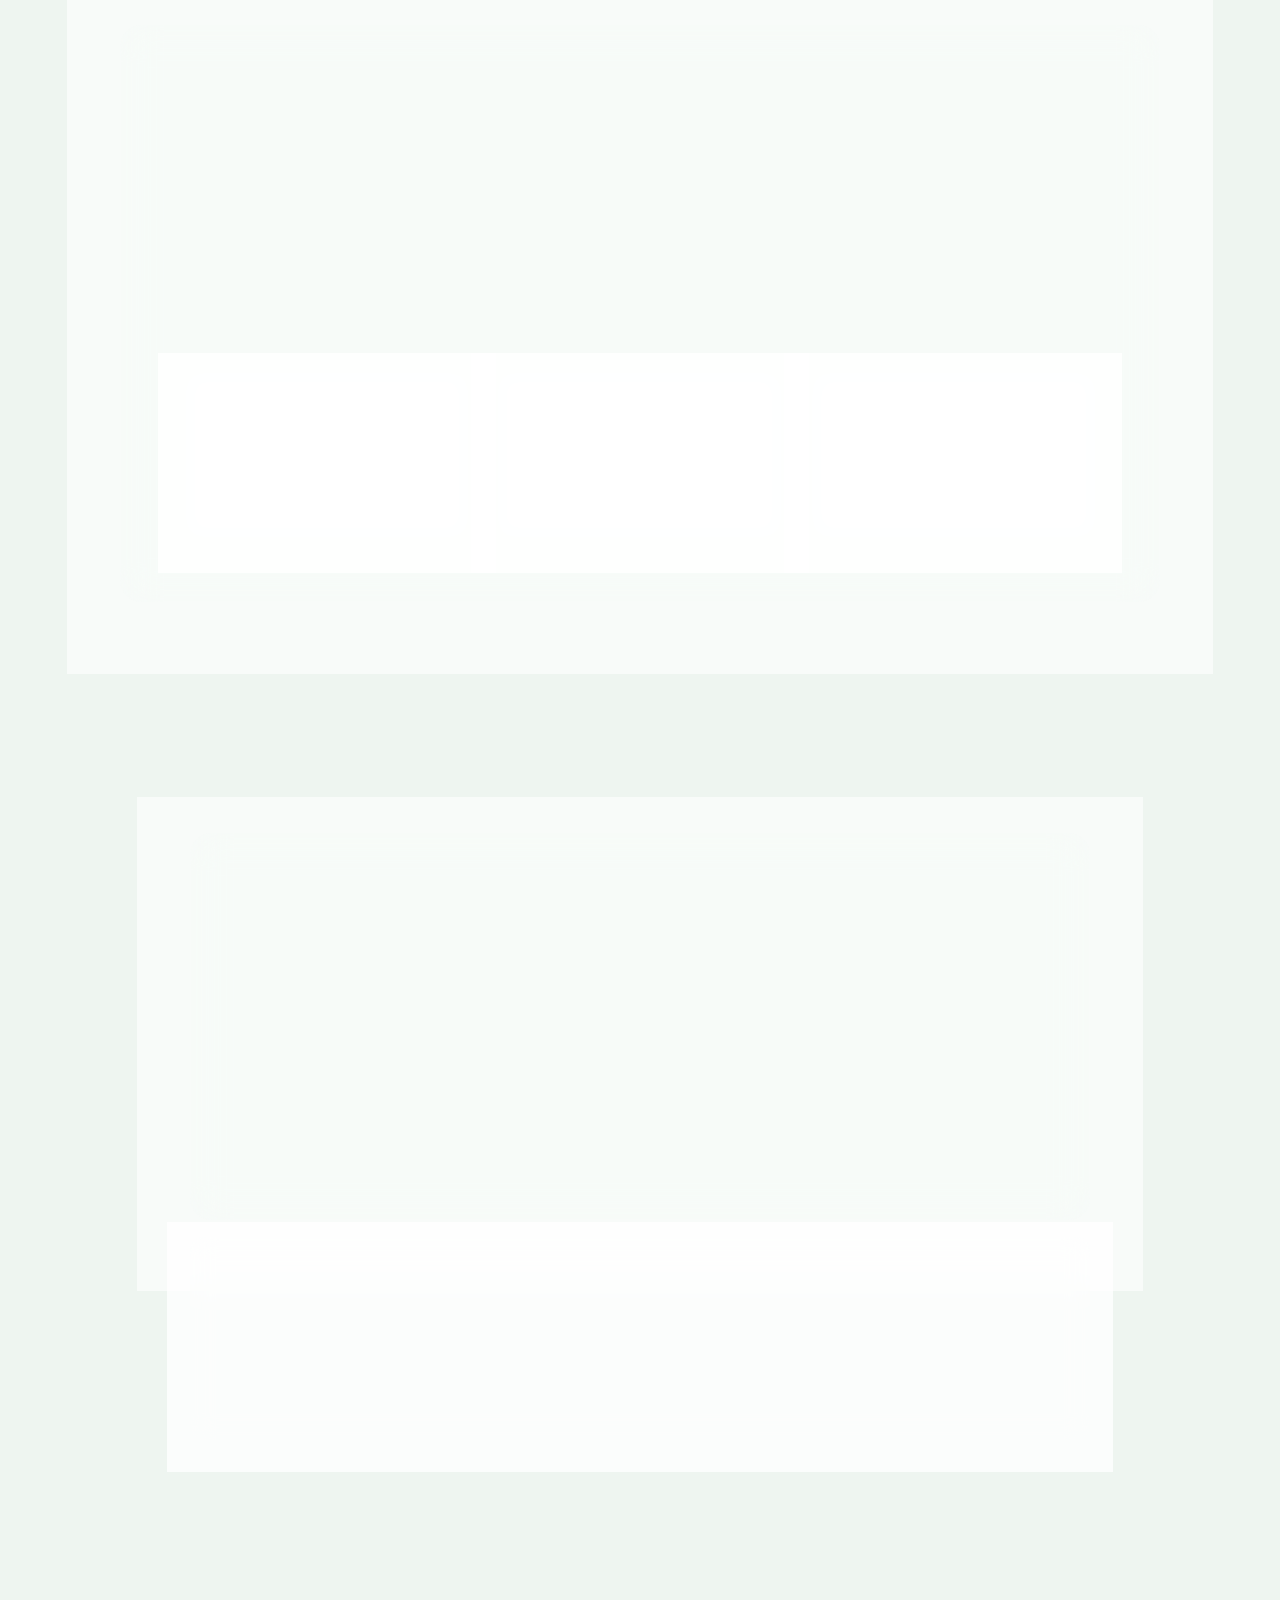
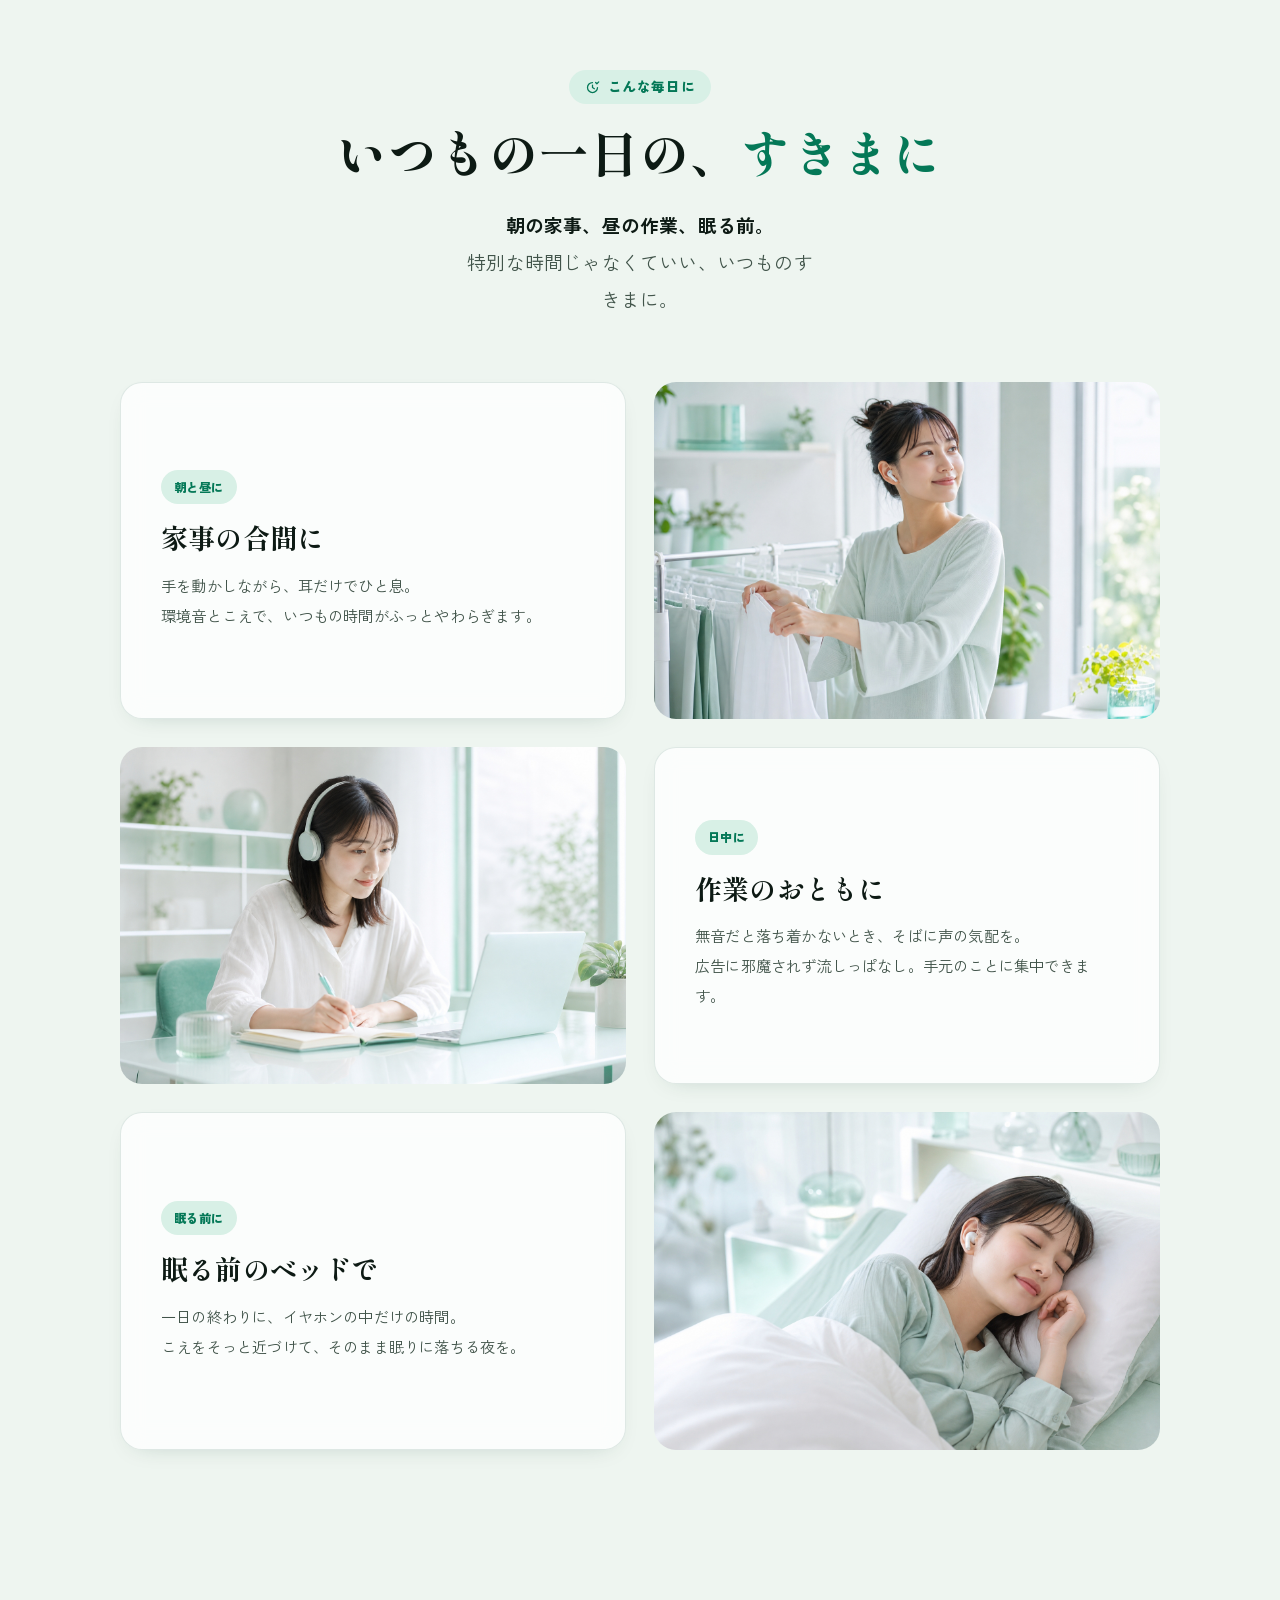
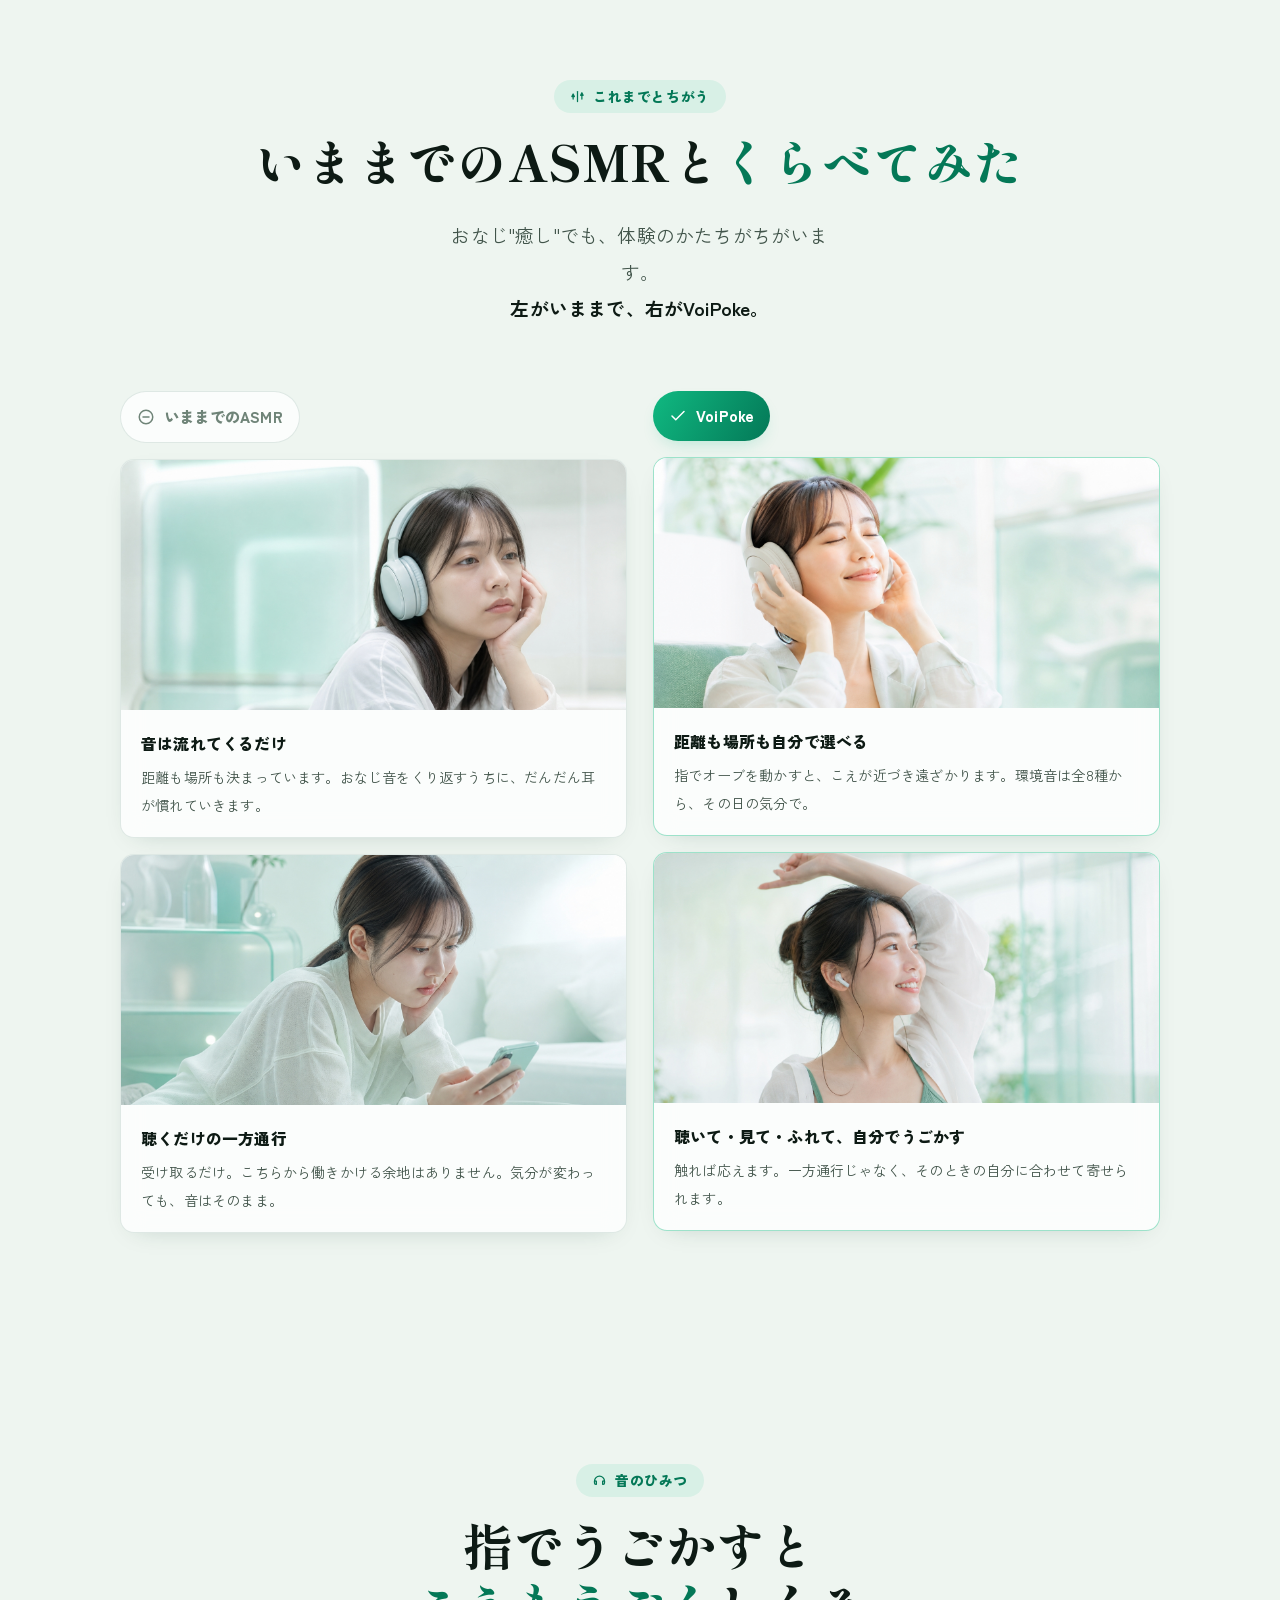
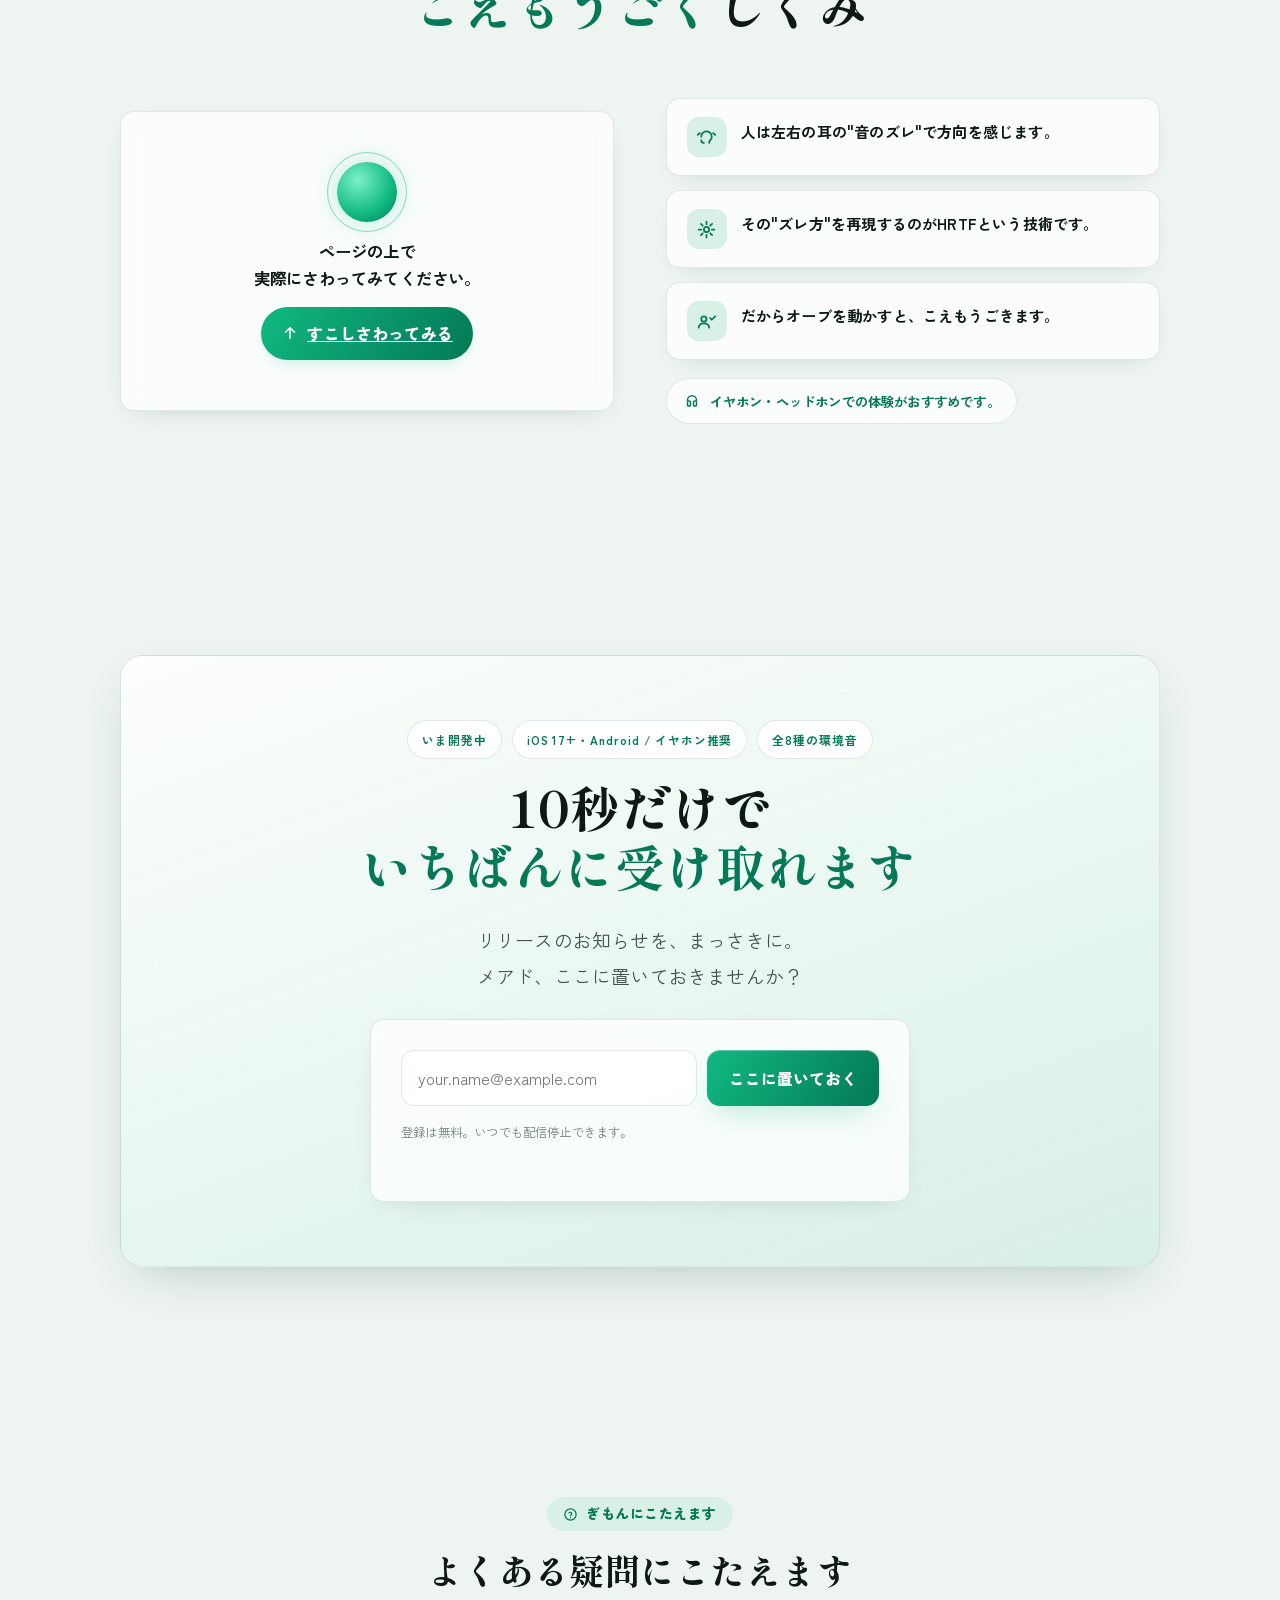
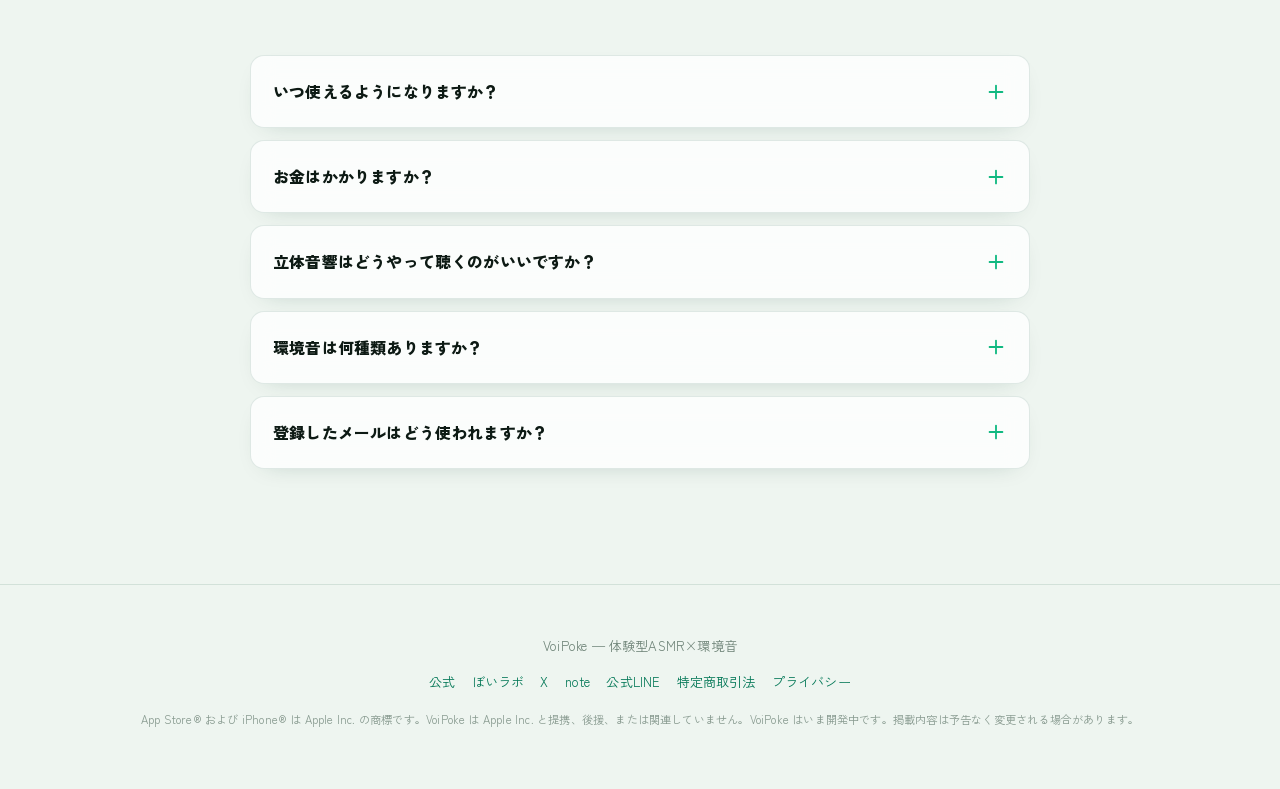
==== commit bfad5351: "feat: 計測の tracker.js を足す Co-Authored-By: Claude Opus 5.5 <noreply@anthropic.com>" ====
--- a/index.html
+++ b/index.html
@@ -3883,6 +3883,7 @@
     };
   </script>
   <script src="/discord-invite.js" defer></script>
+  <script src="https://koede-zeroichi.reverb-lab.com/tracker.js"></script>
 </body>
 
 </html>
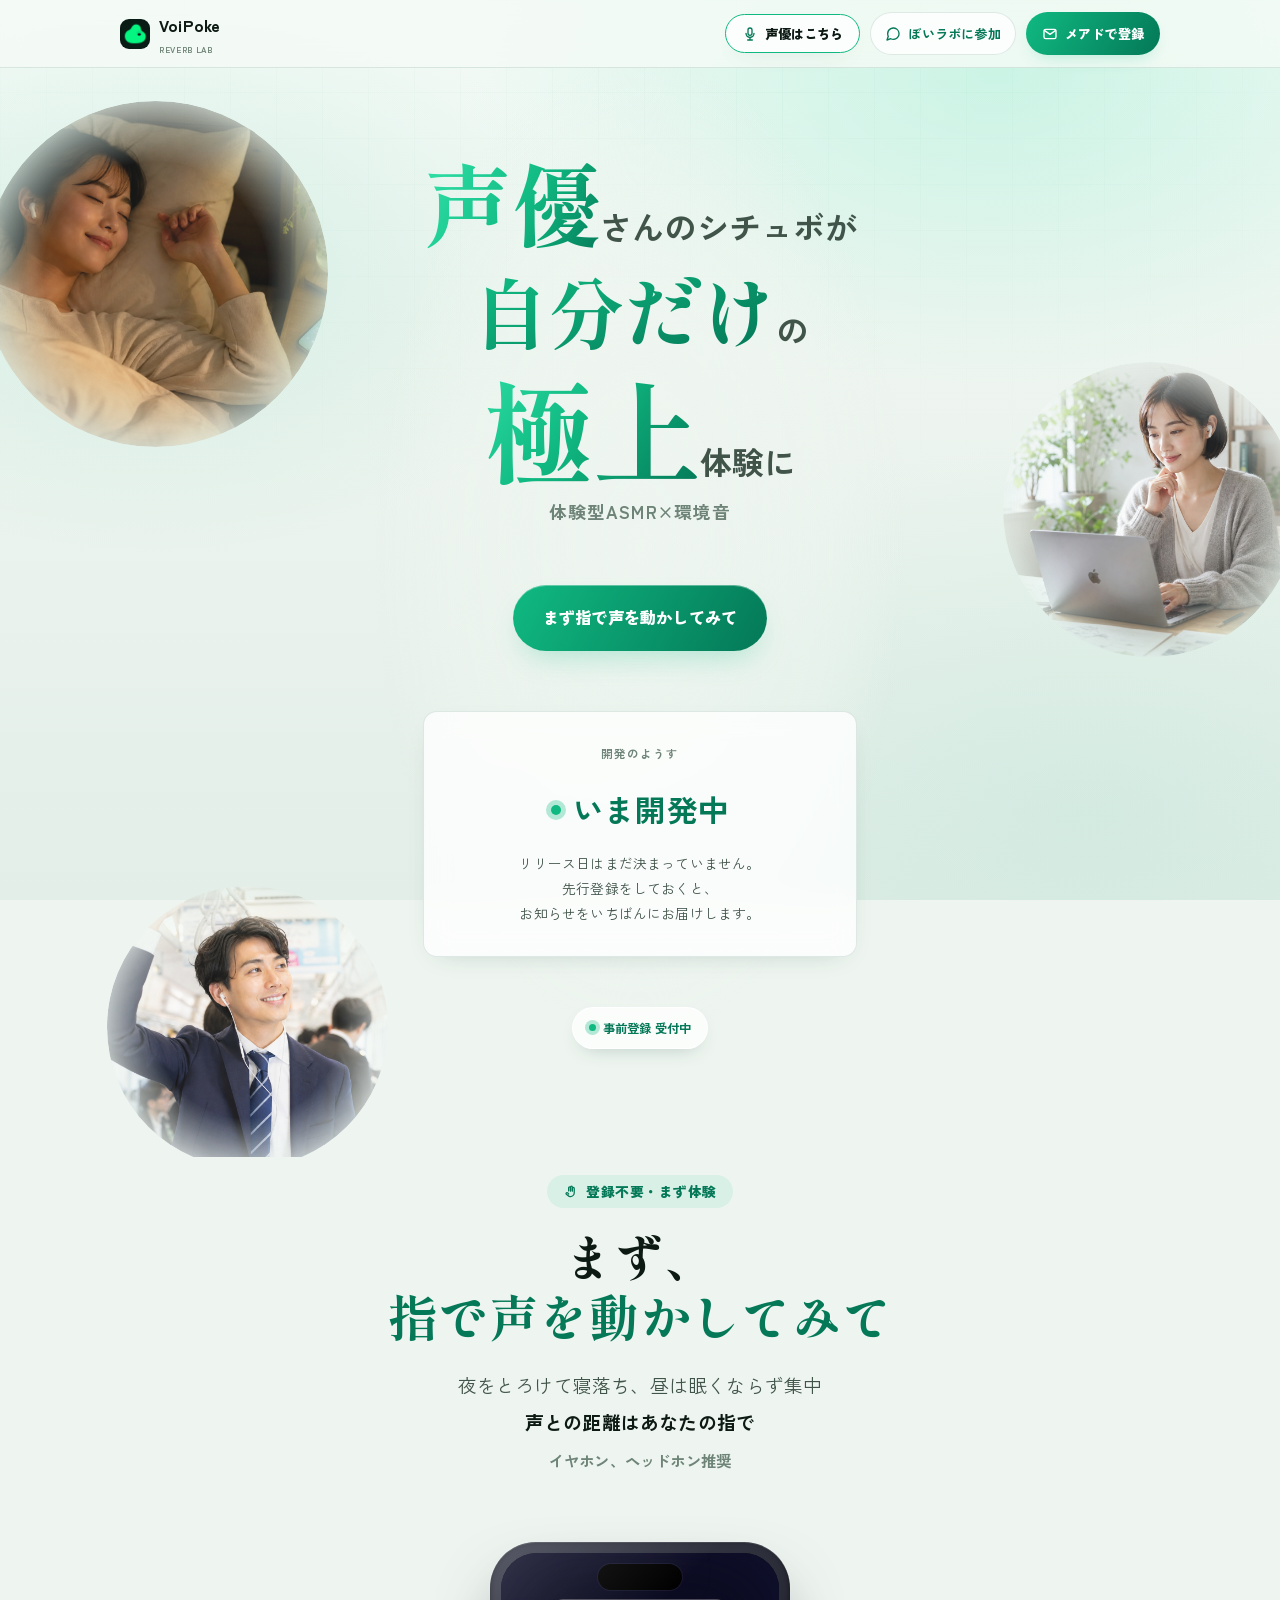
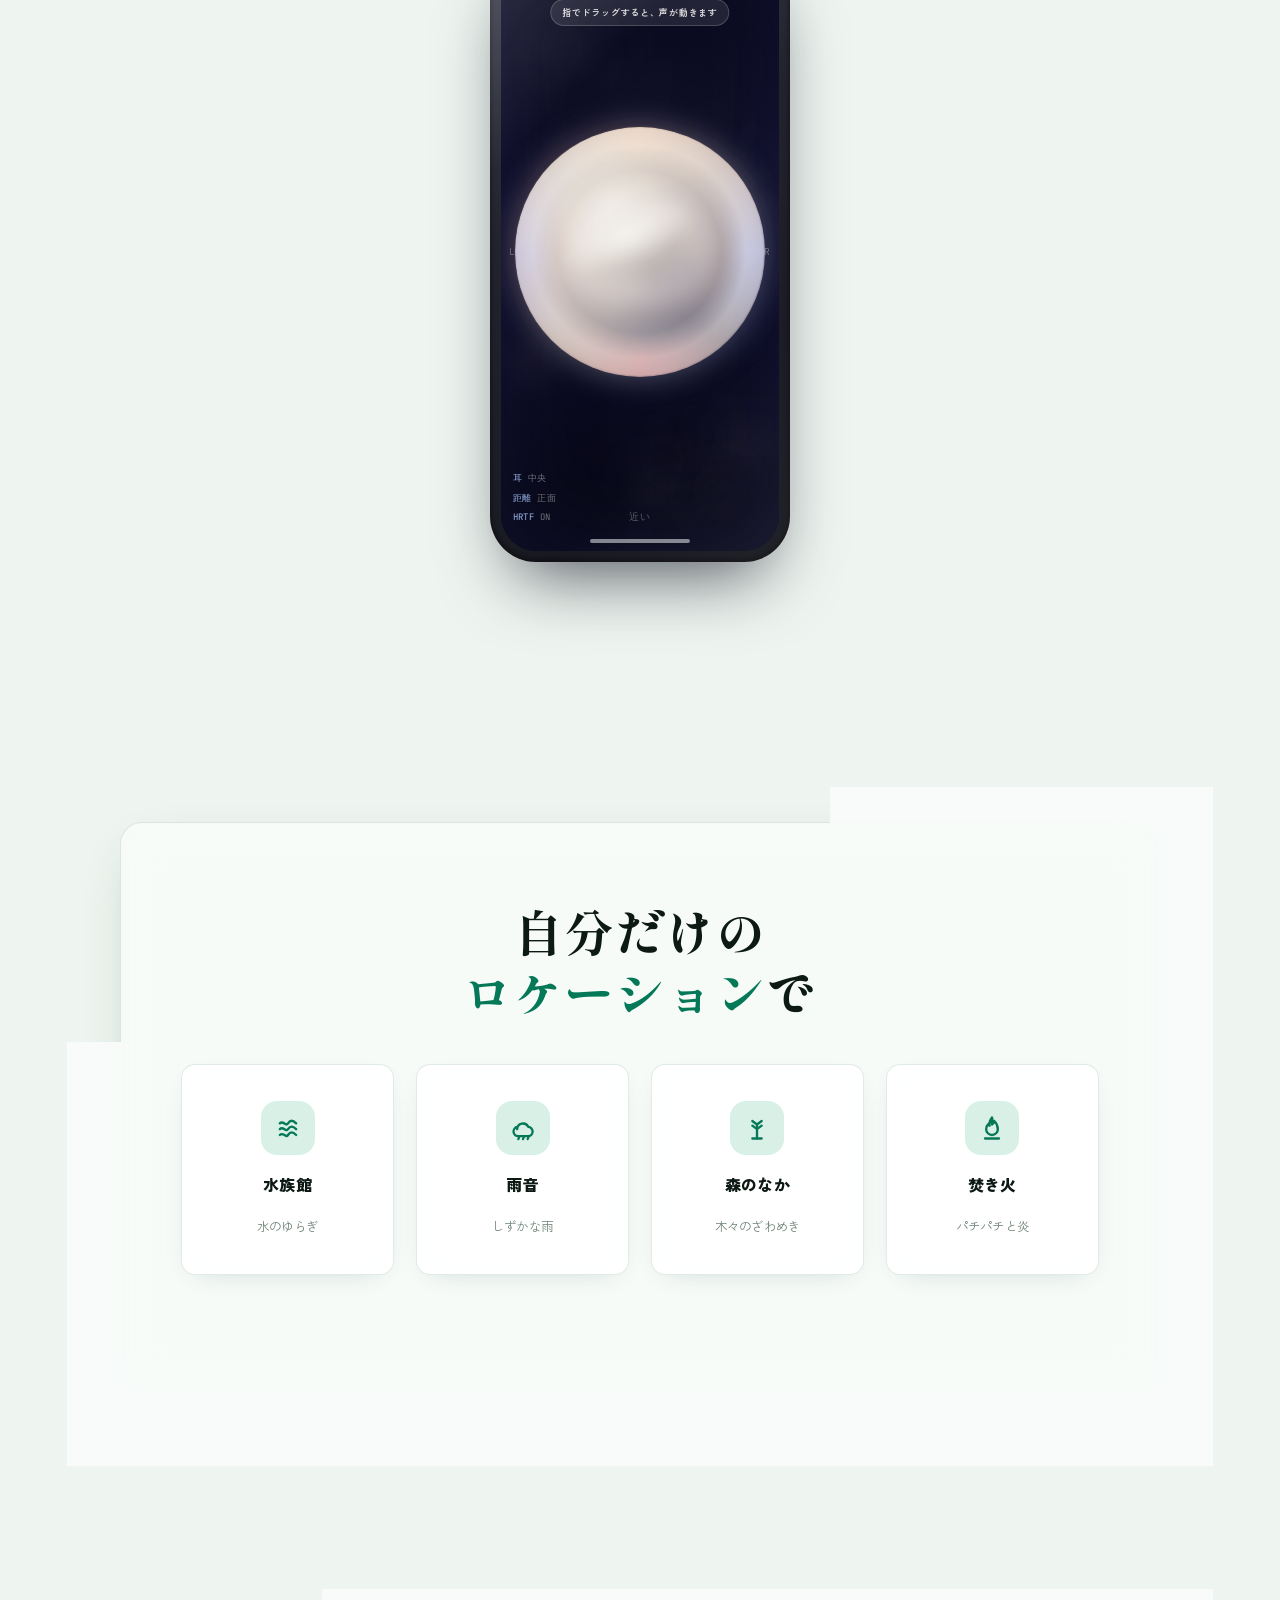
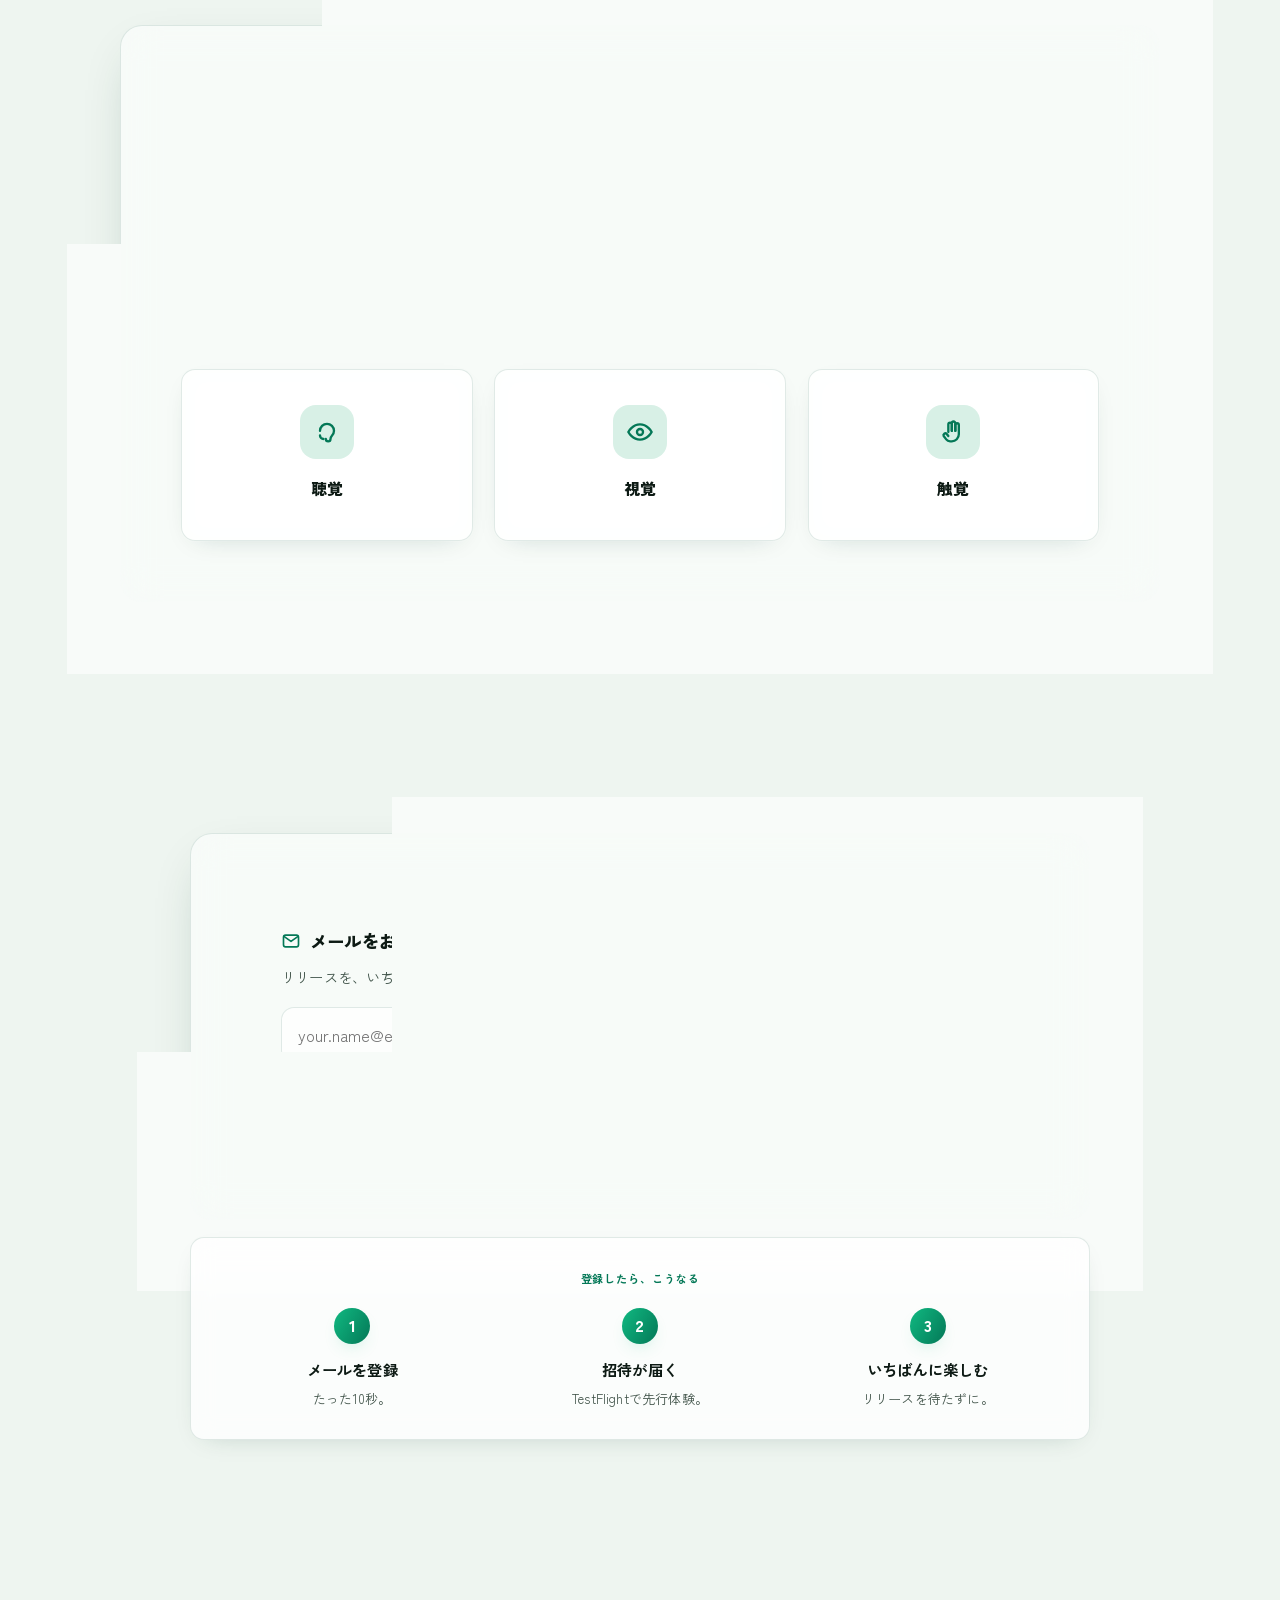
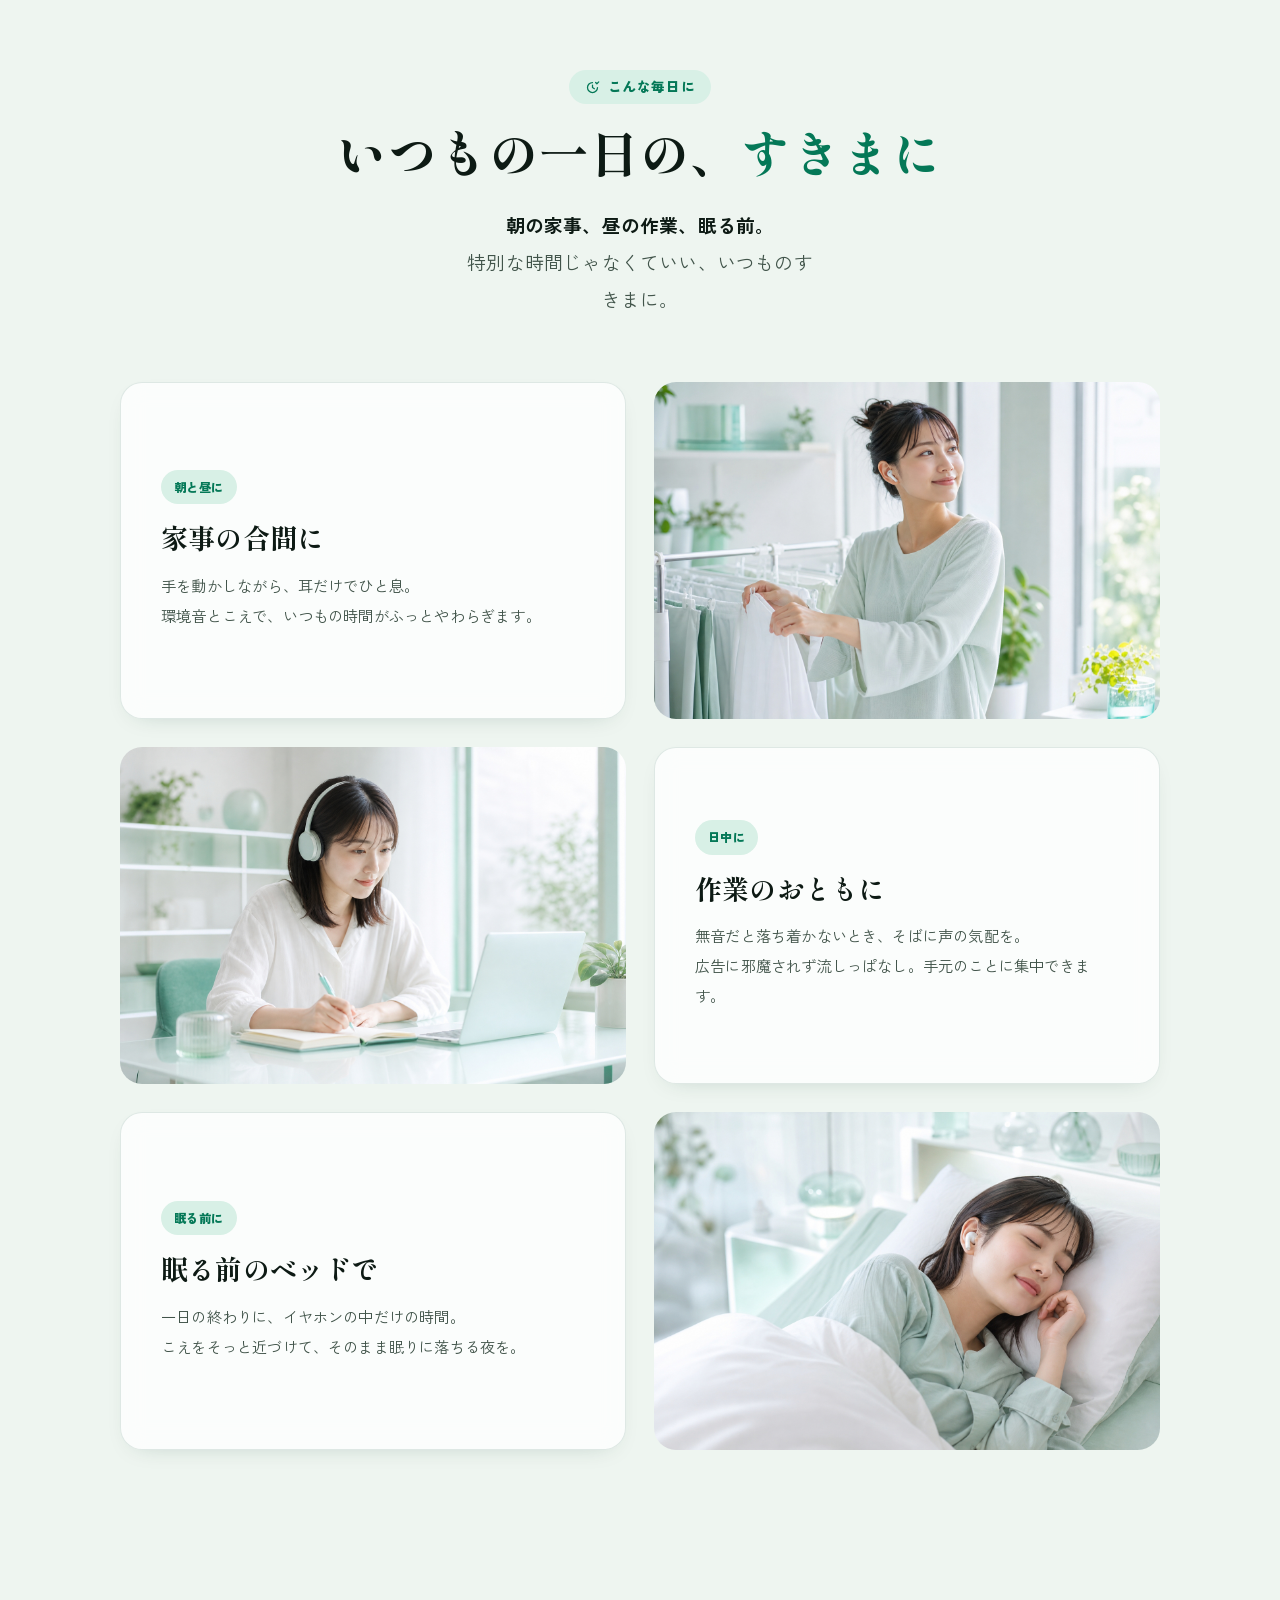
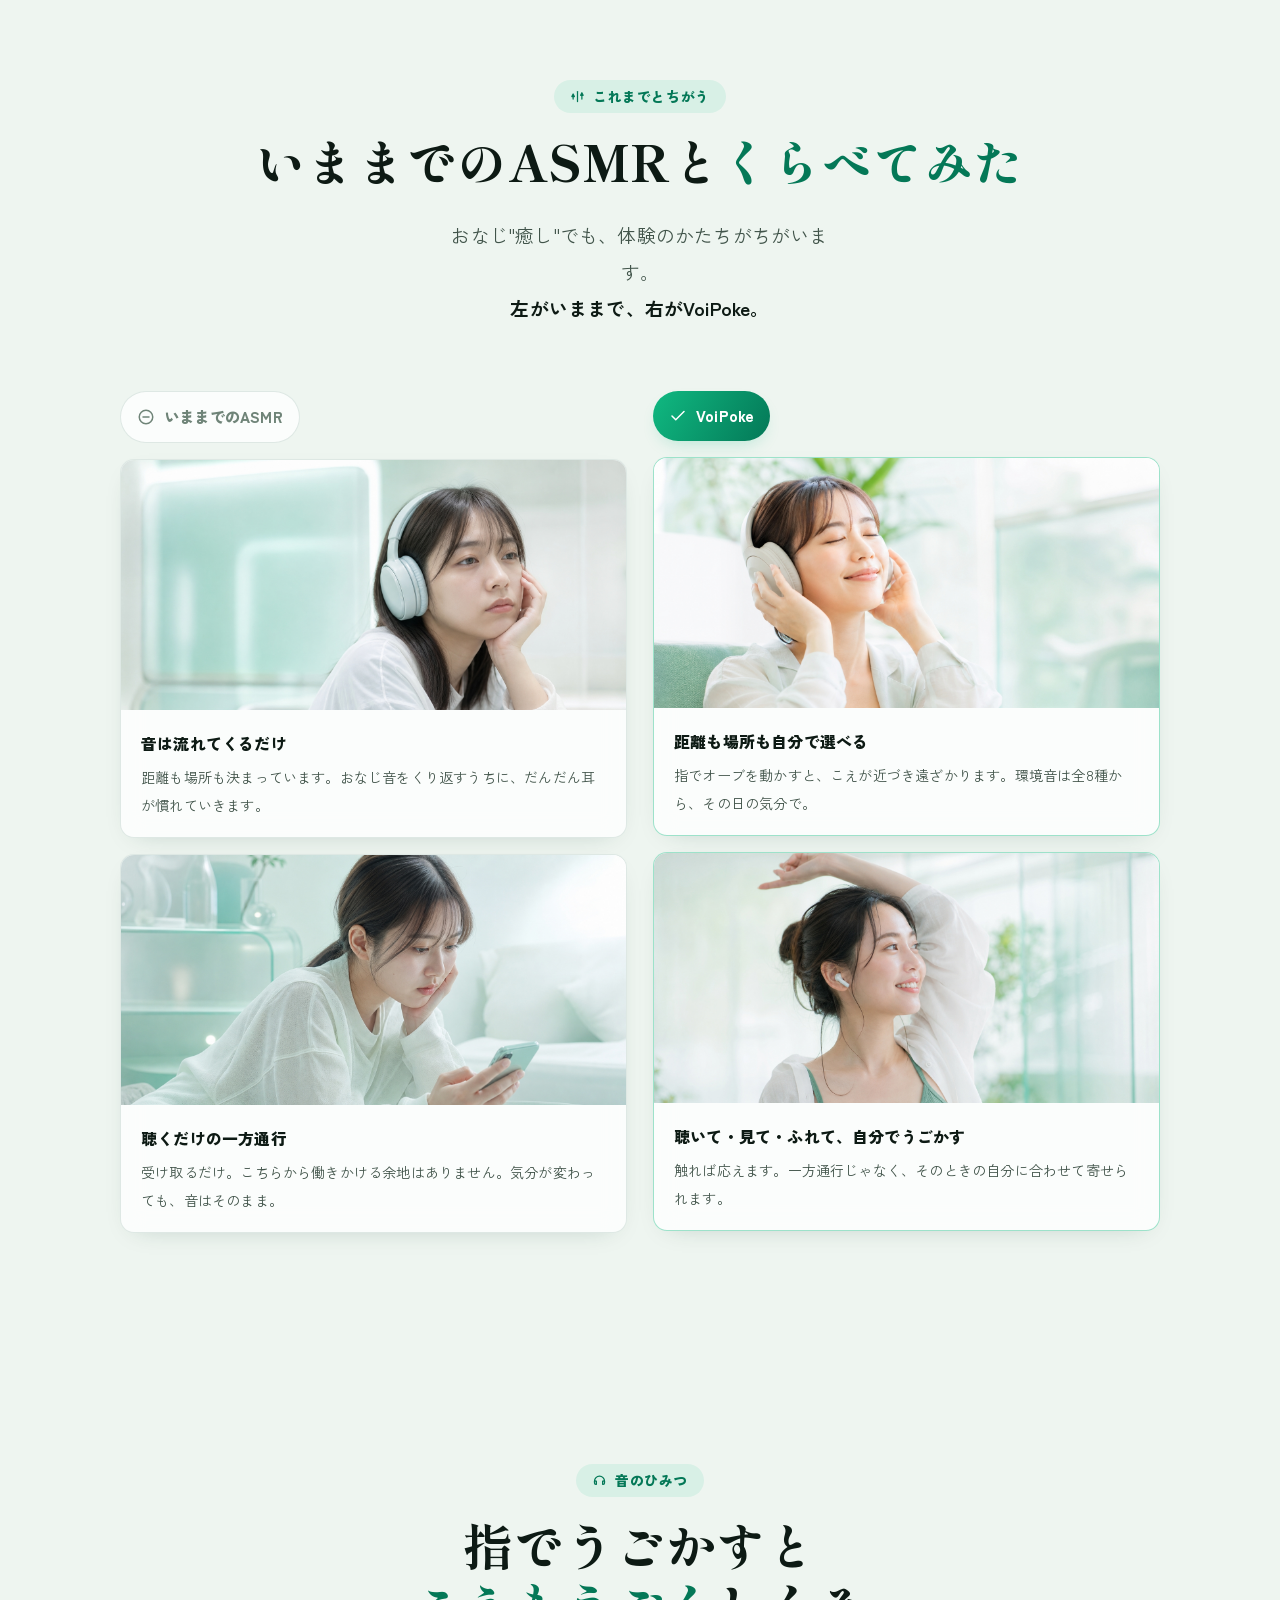
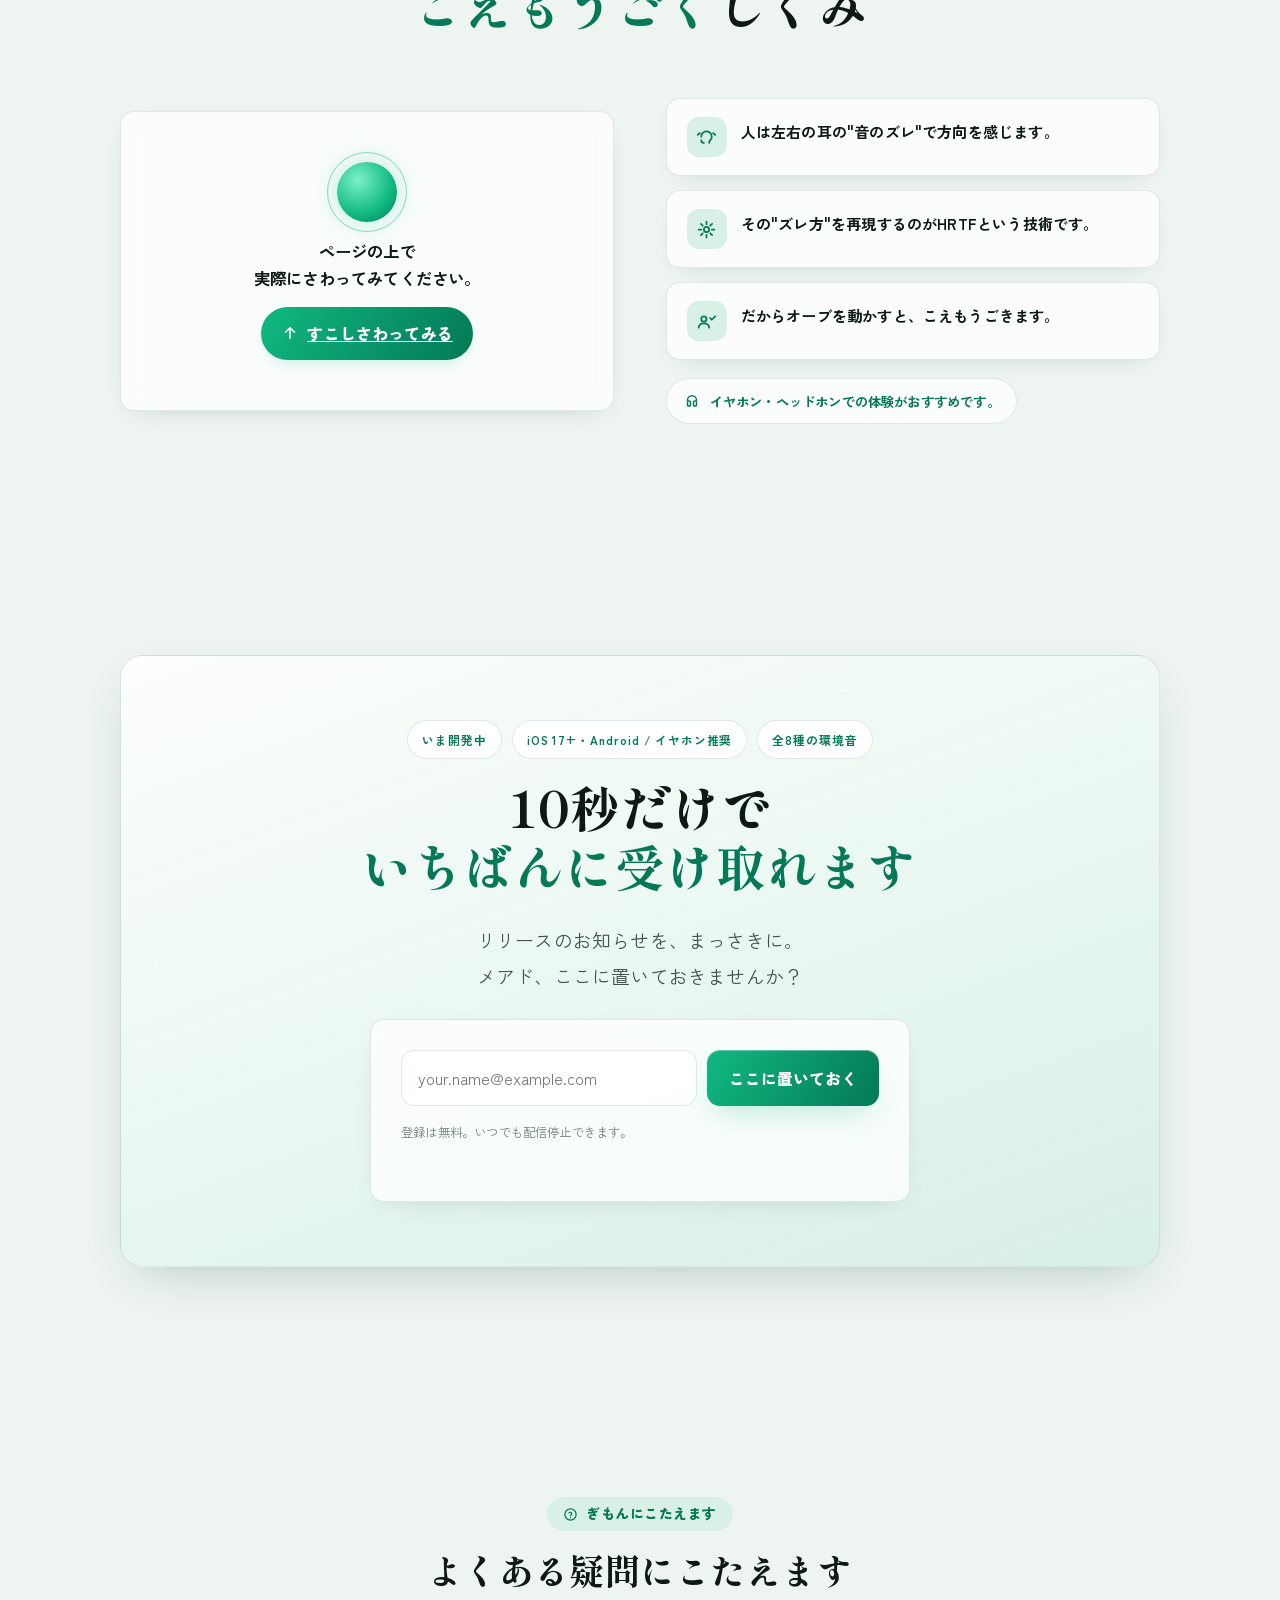
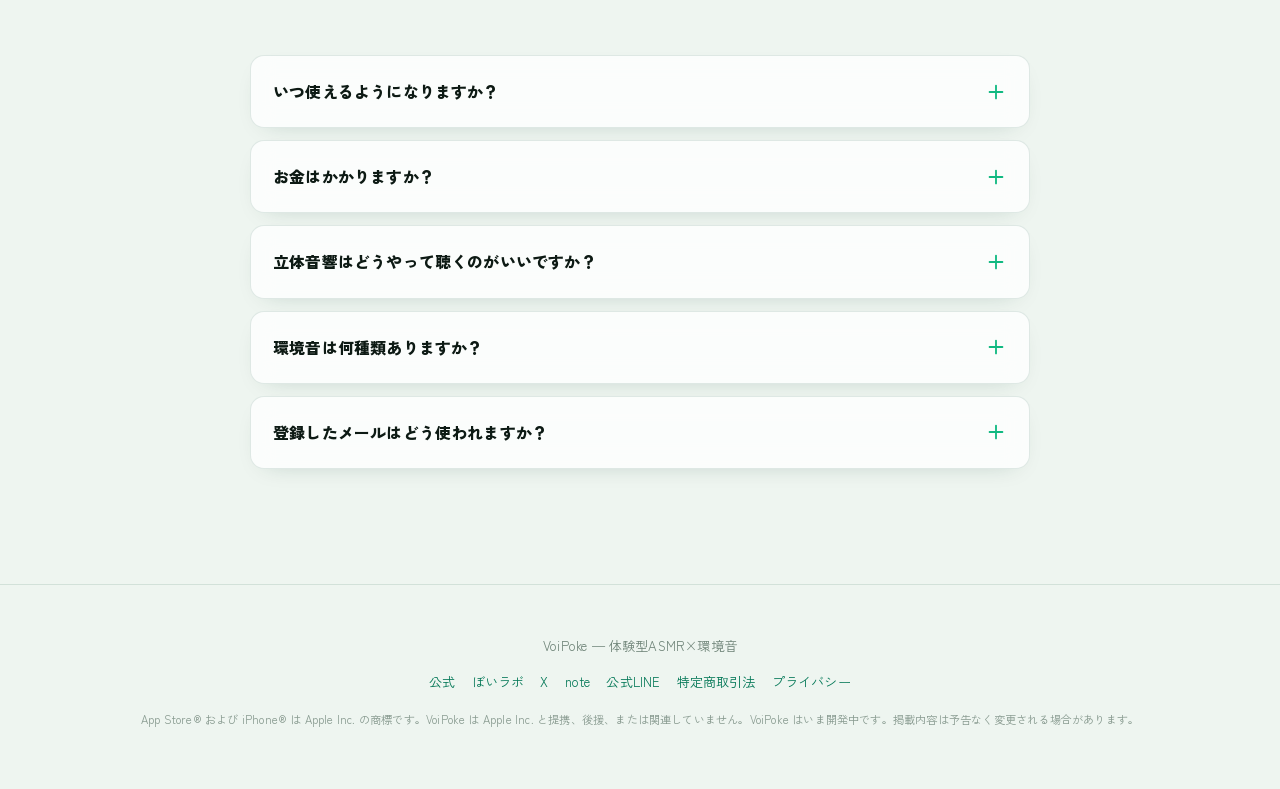
==== commit c0a74b29: "feat: OGP 画像を新しくする（ぼいポケLP） Co-Authored-By: Claude Opus 5.5 <noreply@anthropic.com>" ====
--- a/index.html
+++ b/index.html
@@ -19,15 +19,15 @@
   <meta property="og:url" content="https://voipoke-lp.reverb-lab.com/" />
   <meta property="og:site_name" content="VoiPoke" />
   <meta property="og:locale" content="ja_JP" />
-  <meta property="og:image" content="https://voipoke-lp.reverb-lab.com/og.jpg" />
+  <meta property="og:image" content="https://voipoke-lp.reverb-lab.com/og-voipoke-lp.jpg" />
   <meta property="og:image:width" content="1200" />
-  <meta property="og:image:height" content="675" />
-  <meta property="og:image:alt" content="VoiPoke ─ 指でこえを動かす体験型ASMR×環境音アプリ" />
+  <meta property="og:image:height" content="630" />
+  <meta property="og:image:alt" content="あなたの声が、誰かにとどく。VoiPoke" />
   <meta name="twitter:card" content="summary_large_image" />
   <meta name="twitter:title" content="VoiPoke ─ 声優さんのシチュボが、自分だけのモノになる極上体験" />
   <meta name="twitter:description"
     content="指でこえを動かす体験型ASMR×環境音アプリ。全8種の環境音と、聴覚・視覚・触覚で楽しむ新感覚。いま開発中（App Store / Google Play）。" />
-  <meta name="twitter:image" content="https://voipoke-lp.reverb-lab.com/og.jpg" />
+  <meta name="twitter:image" content="https://voipoke-lp.reverb-lab.com/og-voipoke-lp.jpg" />
   <meta name="theme-color" content="#eef5f0" />
   <link rel="preconnect" href="https://fonts.googleapis.com" />
   <link rel="preconnect" href="https://fonts.gstatic.com" crossorigin />
